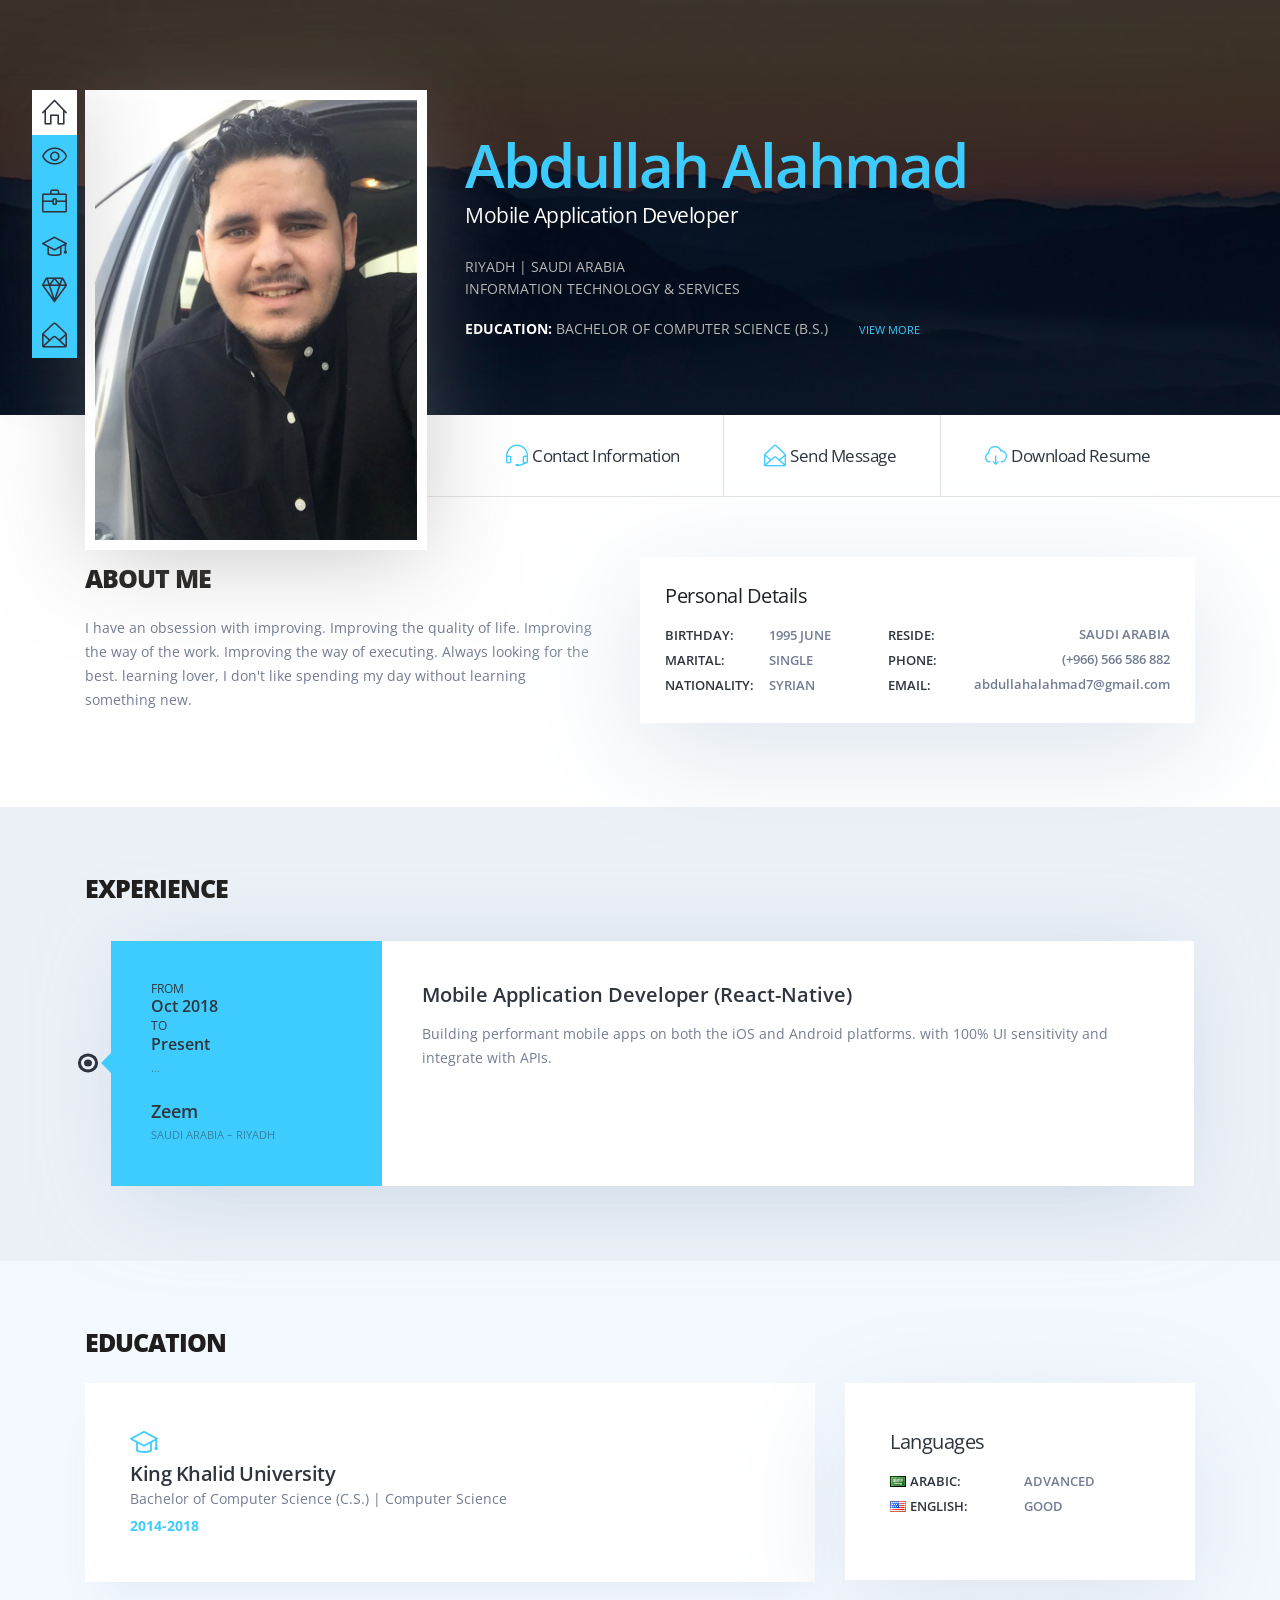
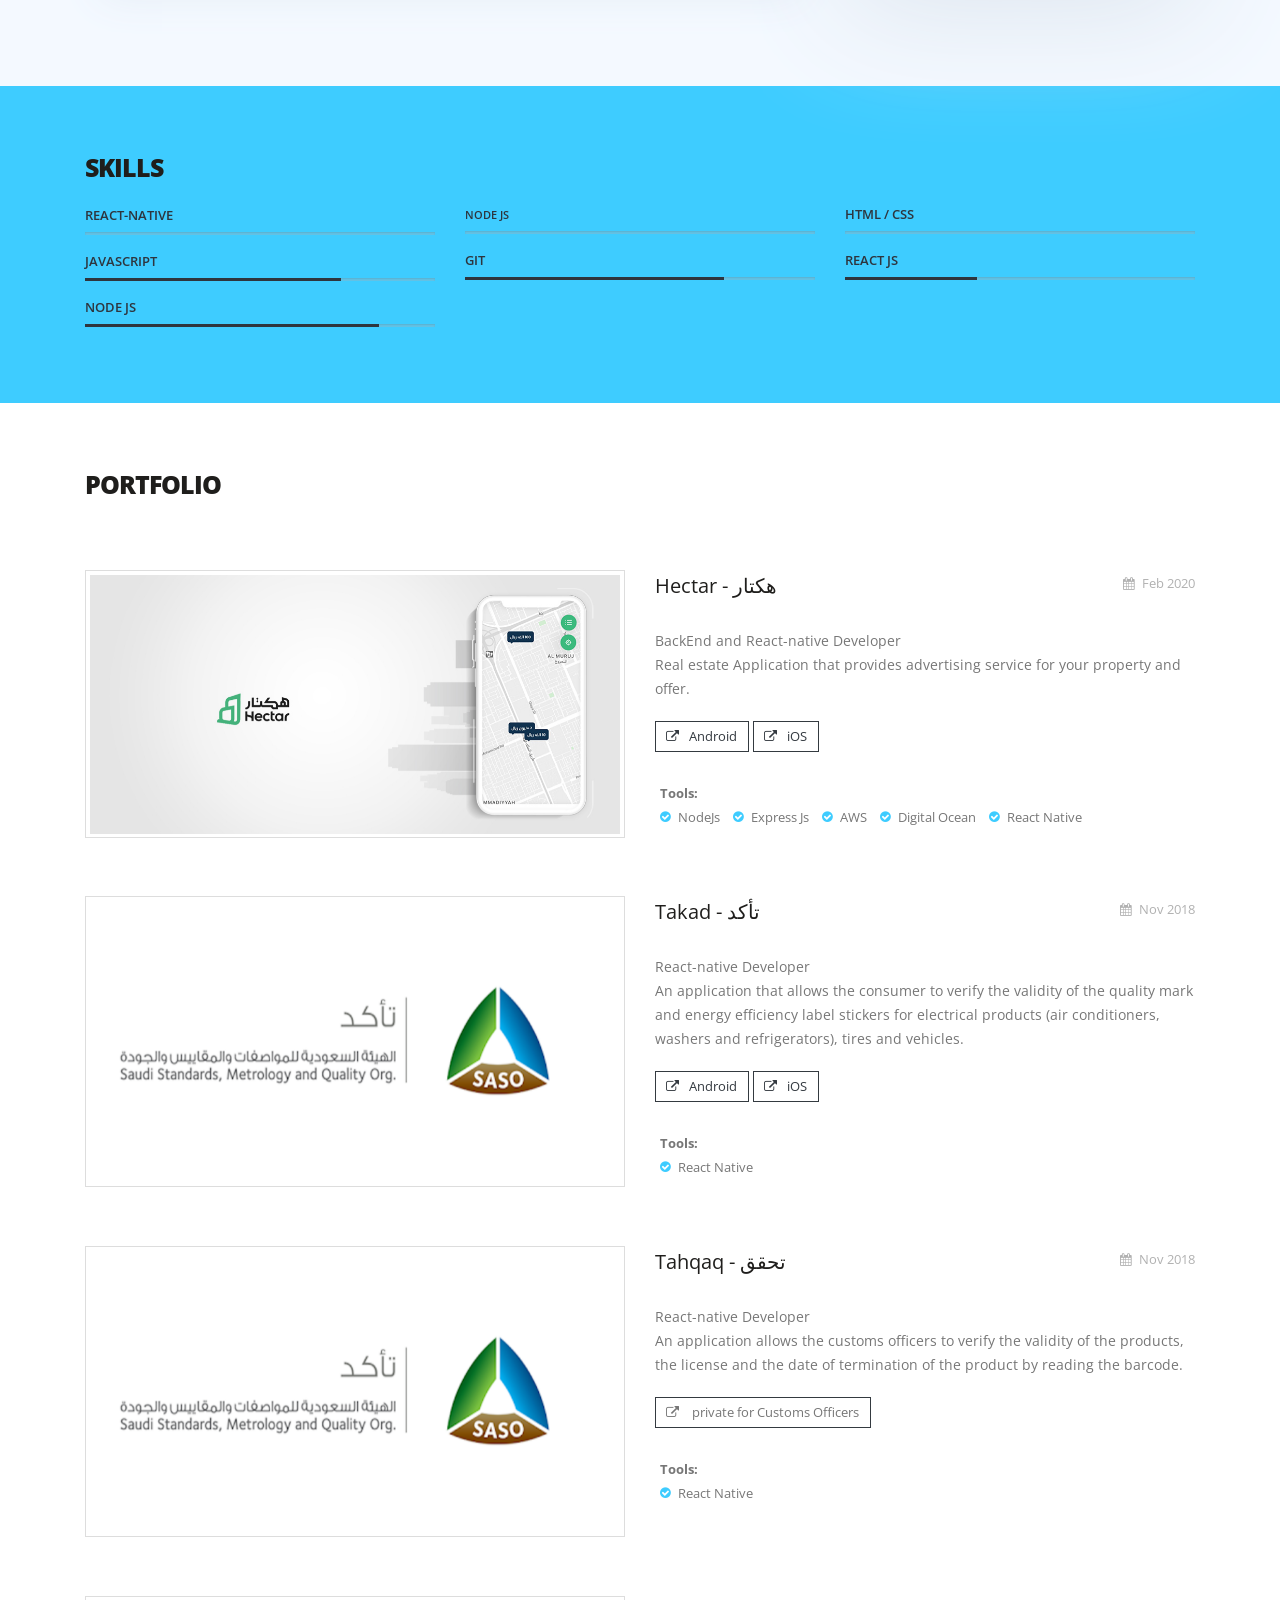
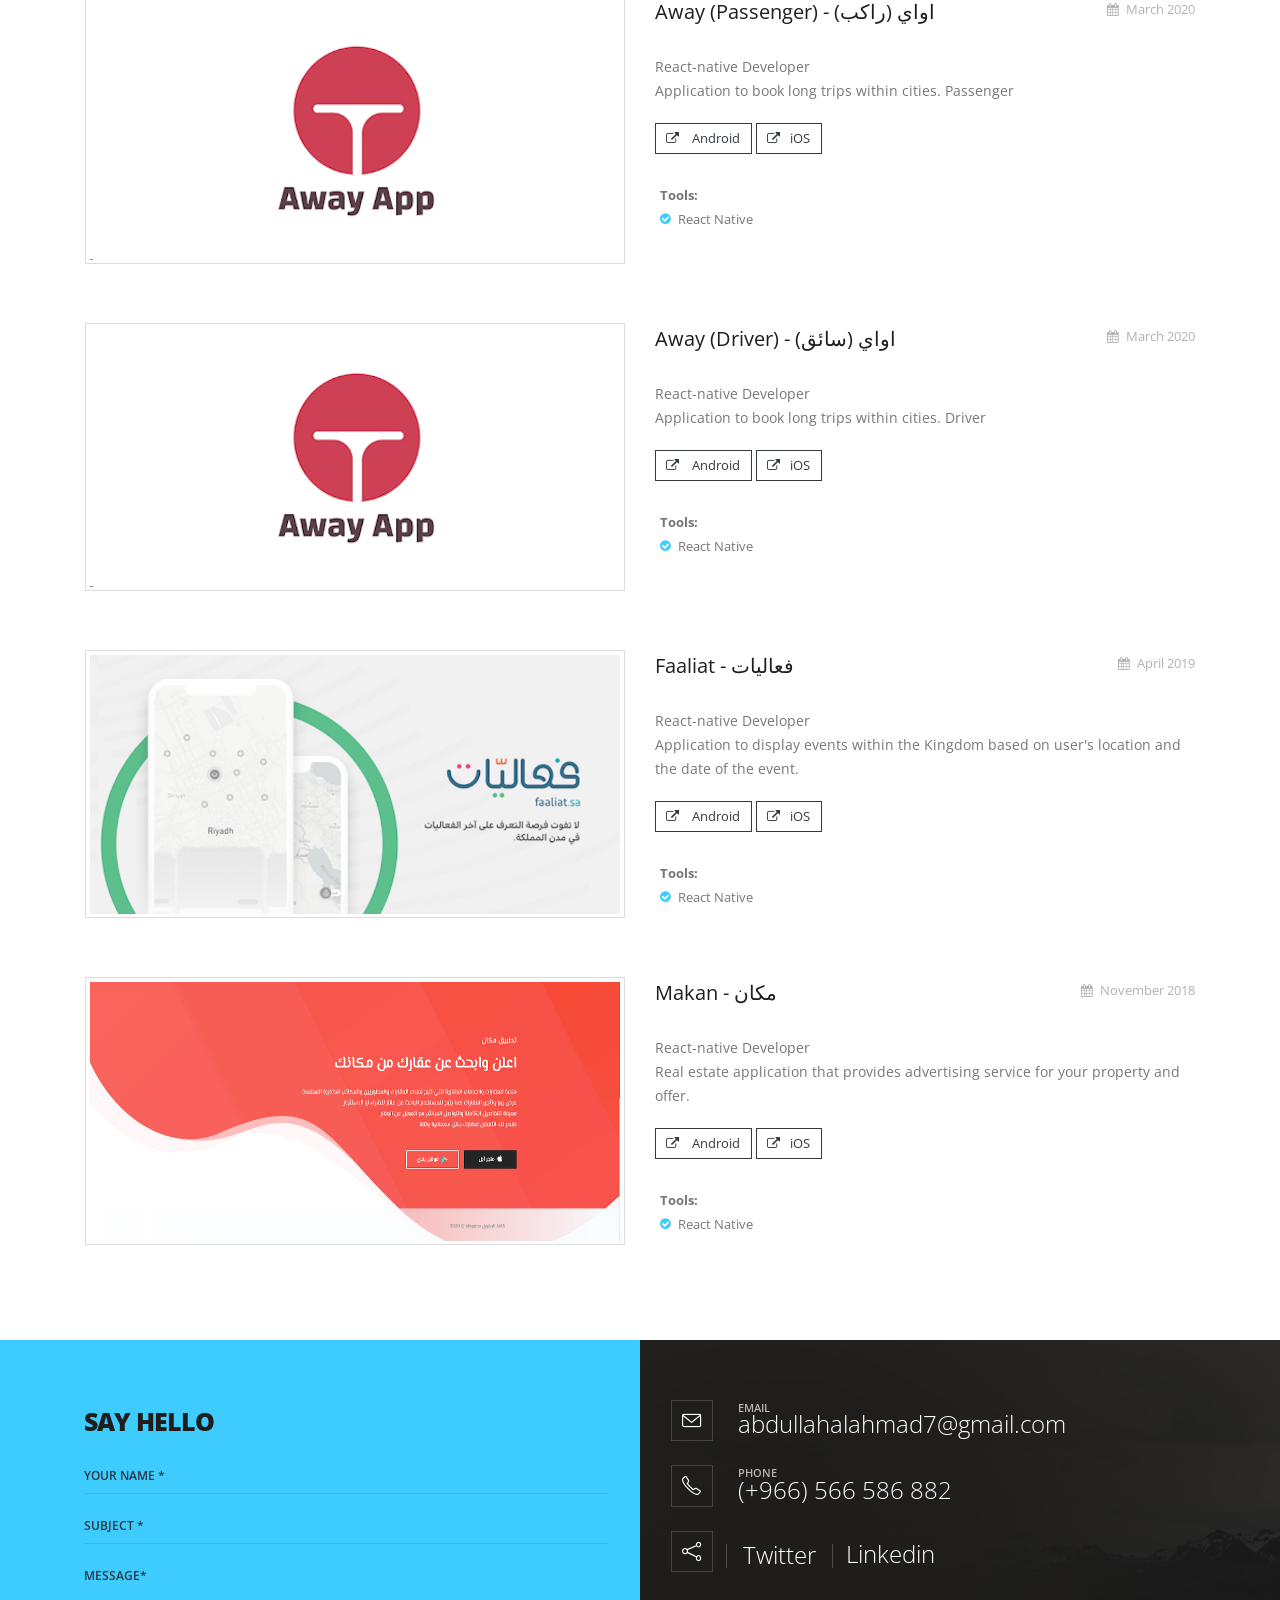
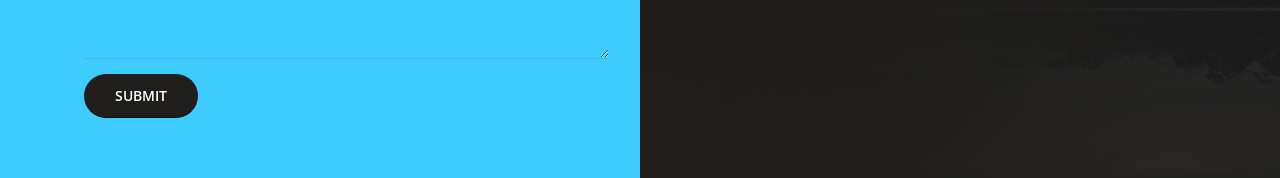
==== index.html @ 0ab5c110 "first commit" ====
<!DOCTYPE html>
<html>
	<head>

		<!-- Basic -->
		<meta charset="utf-8">
		<meta http-equiv="X-UA-Compatible" content="IE=edge">

		<title>Abdullah Alahmad | Resume</title>

		<meta name="keywords" content="Abdullah Alahmad CV" />
		<meta name="description" content="Abdullah Alahmad CV in details">
		<!-- <meta name="author" content="suitableweb.com"> -->

		<!-- Favicon -->
		<link rel="shortcut icon" href="img/favicon.ico" type="image/x-icon" />
		<link rel="apple-touch-icon" href="img/apple-touch-icon.png">

		<!-- Mobile Metas -->
		<meta name="viewport" content="width=device-width, initial-scale=1.0, minimum-scale=1.0">

		<!-- Web Fonts  -->
		<link href="https://fonts.googleapis.com/css?family=Open+Sans:300,400,600,700,800%7CShadows+Into+Light" rel="stylesheet" type="text/css">

		<!-- Vendor CSS -->
		<link rel="stylesheet" href="vendor/bootstrap/css/bootstrap.min.css">
		<link rel="stylesheet" href="vendor/font-awesome/css/font-awesome.min.css">
		<link rel="stylesheet" href="vendor/animate/animate.min.css">
		<link rel="stylesheet" href="vendor/simple-line-icons/css/simple-line-icons.min.css">
		<link rel="stylesheet" href="vendor/owl.carousel/assets/owl.carousel.min.css">
		<link rel="stylesheet" href="vendor/owl.carousel/assets/owl.theme.default.min.css">
		<link rel="stylesheet" href="vendor/magnific-popup/magnific-popup.min.css">

		<!-- Theme CSS -->
		<link rel="stylesheet" href="css/theme.css">
		<link rel="stylesheet" href="css/theme-elements.css">

		<!-- Current Page CSS -->
		<link rel="stylesheet" href="vendor/rs-plugin/css/settings.css">
		<link rel="stylesheet" href="vendor/rs-plugin/css/layers.css">
		<link rel="stylesheet" href="vendor/rs-plugin/css/navigation.css">

		<!-- Demo CSS -->
		<link rel="stylesheet" href="css/demos/demo-resume.css">

		<!-- Skin CSS -->
		<link rel="stylesheet" href="css/skins/skin-resume.css">

		<!-- Theme Custom CSS -->
		<link rel="stylesheet" href="css/custom.css">

		<!-- Head Libs -->
		<script src="vendor/modernizr/modernizr.min.js"></script>

	</head>
	<body data-spy="scroll" data-target=".wrapper-spy">

		<div class="body">
			<header id="header" class="header-floating" data-plugin-options="{'stickyEnabled': false, 'stickyEnableOnBoxed': false, 'stickyEnableOnMobile': false, 'stickyStartAt': 0, 'stickySetTop': '60px', 'stickyChangeLogo': false}">
				<div class="header-body">
					<div class="header-container container">
						<div class="header-row">
							<div class="header-column">
								<div class="header-row">
									<div class="header-nav pt-1">
										<div class="header-nav-main">
											<nav class="wrapper-spy collapse">
												<ul class="nav" id="mainNav">
													<li>
														<a data-hash href="#about-me" class="nav-link text-color-dark background-color-primary">
															<i class="icon-home icons"></i>
															<span class="custom-tooltip">About Me</span>
														</a>
													</li>
													<li>
														<a data-hash href="#experience" class="nav-link text-color-dark background-color-primary">
															<i class="icon-eye icons"></i>
															<span class="custom-tooltip">Experience</span>
														</a>
													</li>
													<li>
														<a data-hash href="#education" class="nav-link text-color-dark background-color-primary">
															<i class="icon-briefcase icons"></i>
															<span class="custom-tooltip">Education</span>
														</a>
													</li>
													<li>
														<a data-hash href="#skills" class="nav-link text-color-dark background-color-primary">
															<i class="icon-graduation icons"></i>
															<span class="custom-tooltip">Skills</span>
														</a>
													</li>
													<li>
														<a data-hash href="#portfolio" class="nav-link text-color-dark background-color-primary">
															<i class="icon-diamond icons"></i>
															<span class="custom-tooltip">Portfolio</span>
														</a>
													</li>
										<!-- 			<li>
														<a data-hash href="#recommendations" class="nav-link text-color-dark background-color-primary">
															<i class="icon-pencil icons"></i>
															<span class="custom-tooltip">Recommendations</span>
														</a>
													</li> -->
													<li>
														<a data-hash href="#say-hello" class="nav-link text-color-dark background-color-primary">
															<i class="icon-envelope-open icons"></i>
															<span class="custom-tooltip">Say Hello</span>
														</a>
													</li>
												</ul>
											</nav>
										</div>
										<button class="btn header-btn-collapse-nav" data-toggle="collapse" data-target=".header-nav-main nav">
											<i class="fa fa-bars"></i>
										</button>
									</div>
								</div>
							</div>
						</div>
					</div>
				</div>
			</header>

			<div role="main" class="main">

			<section id="about-me" class="section section-no-border section-parallax custom-section-padding-1 custom-position-1 custom-xs-bg-size-cover parallax-no-overflow m-0" data-plugin-parallax data-plugin-options="{'speed': 1.5}" data-image-src="img/demos/resume/about-me/about-me-bg-1.jpg">
				<div class="container">
					<div class="row">
						<div class="col-lg-4 custom-sm-margin-bottom-1">
							<img src="img/demos/resume/about-me/me.png" class="img-fluid custom-border custom-image-position-2 custom-box-shadow-4" alt />
						</div>
						<div class="col-lg-8 col-xl-8">
							<h1 class="text-color-primary custom-font-size-1">Abdullah Alahmad</h1>
							<p class="text-color-light font-weight-normal custom-font-size-2 custom-margin-bottom-1">Mobile Application Developer</p>
							<span class="custom-about-me-infos">
								<span class="custom-text-color-1 text-uppercase">Riyadh | Saudi Arabia</span>
								<span class="custom-text-color-1 text-uppercase mb-3">Information Technology &amp; Services</span>
								<!-- <span class="custom-text-color-1 text-uppercase">
									<strong class="text-color-light">Previous: </strong>
									Mobile Application Developer
									<a data-hash href="#experience" class="btn text-uppercase custom-btn-style-1 text-1 ml-2">View More</a>
								</span> -->
								<span class="custom-text-color-1 text-uppercase">
									<strong class="text-color-light">Education: </strong>
									Bachelor of Computer Science (B.S.)
									<a data-hash href="#education" class="btn text-uppercase custom-btn-style-1 text-1 ml-2">View More</a>
								</span>
							</span>
						</div>
				<!-- 		<div class="col-lg-2 col-xl-3 d-none d-lg-block">
							<img src="img/demos/resume/about-me/mouse.png" custom-anim class="img-fluid custom-image-pos-1" alt />
						</div> -->
					</div>
				</div>


				<ul class="social-icons custom-social-icons">
					<li class="social-icons-linkedin">
						<a href="https://www.linkedin.com/in/abdullah-alahmad-191465164" target="_blank" title="Linkedin">
							<i class="fa fa-linkedin"></i>
						</a>
					</li>
					<li class="social-icons-twitter">
						<a href="https://twitter.com/abdullah852" target="_blank" title="Twitter">
							<i class="fa fa-twitter"></i>
						</a>
					</li>
					<li class="social-icons-email">
						<a href="mailto:abdullahalahmad7@gmail.com" title="Email">
							<i class="fa fa-envelope"></i>
						</a>
					</li>
				</ul>


			</section>

			<div class="custom-about-me-links background-color-light">
				<div class="container">
					<div class="row justify-content-end">
						<div class="col-lg-3 text-center custom-xs-border-bottom p-0">
							<a data-hash href="#say-hello" class="text-decoration-none">
								<span class="custom-nav-button text-color-dark">
									<i class="icon-earphones-alt icons text-color-primary"></i>
									Contact Information
								</span>
							</a>
						</div>
						<div class="col-lg-2 text-center custom-xs-border-bottom p-0">
							<a data-hash href="#say-hello" class="text-decoration-none">
								<span class="custom-nav-button custom-divisors text-color-dark">
									<i class="icon-envelope-open icons text-color-primary"></i>
									Send Message
								</span>
							</a>
						</div>
						<div class="col-lg-3 text-center p-0">
							<a href="https://abdullah852.github.io/resume/cv2.pdf" target="_blanck" class="text-decoration-none">
								<span class="custom-nav-button text-color-dark">
									<i class="icon-cloud-download icons text-color-primary"></i>
									Download Resume
								</span>
							</a>
						</div>
					</div>
				</div>
			</div>



			<!-- About me section : Done -->
			<section class="section section-no-border background-color-light m-0">
				<div class="container">
					<div class="row">
						<div class="col">

							<div class="custom-box-details background-color-light custom-box-shadow-1 col-lg-6 ml-5 mb-5 mb-lg-4 float-right clearfix">
								<h4>Personal Details</h4>
								<div class="row">
									<div class="col-md-5">
										<ul class="custom-list-style-1 p-0 mb-0">
											<li>
												<span class="text-color-dark">Birthday:</span>
												<span class="custom-text-color-2"> 1995 June </span>
											</li>
											<li>
												<span class="text-color-dark">Marital:</span>
												<span class="custom-text-color-2">Single</span>
											</li>
											<li>
												<span class="text-color-dark">Nationality:</span>
												<span class="custom-text-color-2">Syrian</span>
											</li>
										</ul>
									</div>
									<div class="col-md-7">
										<ul class="custom-list-style-1 p-0 mb-0">
											<li>
												<span class="text-color-dark">Reside:</span>
												<span class="custom-text-color-2 float-right">Saudi Arabia</span>
											</li>
											<li>
												<span class="text-color-dark">PHONE:</span>
												<span class="custom-text-color-2 float-right"><a class="custom-text-color-2" href="tel:123456789">(+966) 566 586 882 </a></span>
											</li>
											<li>
												<span class="text-color-dark" style="min-width: 50px">EMAIL:</span>
												<span class="custom-text-color-2 text-lowercase float-right"><a class="custom-text-color-2" href="mailto:abdullahalahmad7@gmail.com">abdullahalahmad7@gmail.com</a></span>
											</li>
										</ul>
									</div>
								</div>
							</div>

							<h2 class="text-color-quaternary font-weight-extra-bold text-uppercase">About Me</h2>

							<p class="custom-text-color-2">
								<!-- I'm Egyptian, Husband, and Father of a little girl, Aesha. Front-End User Interface Developer and WordPress Developer, graduated from the Faculty of Science. Now I'm a Senior UI Developer @ Zeem. -->
								<!-- I have an obsession with improvement, improving the quality of life, improving the way to work, improving the way of implementation, always looking for the best, very loving to learn, I do not like to spend my day without learning something new. I started at Zeem company as a trainee in the field of developing mobile applications for a period of 6 months with a previous background in development after 3 months of the training period I switched from a trainee to an employee. -->
								I have an obsession with improving. Improving the quality of life. Improving the way of the work. Improving the way of executing. Always looking for the best. learning lover, I don't like spending my day without learning something new.
							</p>

							<!-- <div class="about-me-more" id="aboutMeMore">
								<p>Lorem ipsum dolor sit amet, consectetur adipiscing elit. Etiam tincidunt nulla tortor, a imperdiet enim tristique nec. Nulla lobortis leo eget metus dapibus sodales. Sed placerat vitae dui vitae vehicula. Quisque in tincidunt ligula, nec dignissim arcu. Praesent aliquam velit vel libero dictum, non sollicitudin lectus mollis. Morbi sollicitudin auctor gravida. Vivamus vitae dui non lorem euismod pretium. Morbi congue sem sed ex iaculis, nec mattis felis pretium. Nullam molestie libero id odio blandit sodales. Suspendisse non mauris et felis molestie placerat aliquet a risus. Aliquam ac leo tempus, hendrerit eros mollis, gravida est.</p>

								<p>Proin euismod ipsum a tellus condimentum dapibus. Integer porttitor felis elit, eget rutrum ligula commodo quis. Praesent ultricies neque eu mi congue blandit. Nulla feugiat feugiat aliquet. Morbi sed mattis erat. Nullam scelerisque molestie eros, id tristique felis iaculis non. Duis pellentesque neque eget iaculis varius. Donec at nisl semper, aliquam est id, tincidunt lacus. Donec at erat purus.</p>

								<p>Morbi tincidunt nunc non diam porta, at fermentum orci bibendum. Donec arcu nisi, ornare nec commodo vitae, sollicitudin sed magna. Cras sit amet justo et nulla pulvinar laoreet. Phasellus scelerisque, metus id posuere vulputate, diam tellus iaculis sapien, eget scelerisque ipsum libero convallis velit. Duis lorem ligula, faucibus quis tellus nec, fringilla ultricies leo. Etiam tempus congue magna. Suspendisse porta dictum tortor, eu volutpat ipsum eleifend nec. Aliquam dapibus lorem luctus, cursus libero imperdiet, mattis nunc. Sed in ipsum diam. Quisque efficitur metus purus, vitae fermentum lacus venenatis id.</p>
							</div>

							<a id="aboutMeMoreBtn" class="btn btn-tertiary text-uppercase custom-btn-style-1 text-1" href="#">View More</a> -->

						</div>
					</div>
				</div>
			</section>








			<!-- Experience -->
			<section id="experience" class="section section-secondary section-no-border m-0">
				<div class="container">
					<div class="row">
						<div class="col">
							<h2 class="text-color-quaternary text-uppercase font-weight-extra-bold">Experience</h2>
							<section class="timeline custom-timeline" id="timeline">
								<div class="timeline-body">
									<!-- <article class="timeline-box right custom-box-shadow-2">
										<div class="row">
											<div class="experience-info col-lg-3 col-sm-5 background-color-primary">
												<span class="from text-color-dark text-uppercase">
													From
													<span class="font-weight-semibold">Nov 2019</span>
												</span>
												<span class="to text-color-dark text-uppercase">
													To
													<span class="font-weight-semibold">Present</span>
												</span>
												<p class="text-color-dark">...</p>
												<span class="company text-color-dark font-weight-semibold">
													<a class="text-dark" href="https://zeem.sa" target="_blank">Zeem</a>
													<span class="company-location text-color-dark font-weight-normal text-uppercase">Saudi Arabia – Riyadh</span>
												</span>
											</div>
											<div class="experience-description col-lg-9 col-sm-7 background-color-light">
												<h4 class="text-color-dark font-weight-semibold"> Full Stack Developer </h4>
												<p class="custom-text-color-2"> 
													After more than a year, I started working for Zeem as Full Stack Developer
												</p>
											</div>
										</div>
									</article> -->

									<article class="timeline-box right custom-box-shadow-2">
											<div class="row">
												<div class="experience-info col-lg-3 col-sm-5 background-color-primary">
													<span class="from text-color-dark text-uppercase">
														From
														<span class="font-weight-semibold">Oct 2018</span>
													</span>
													<span class="to text-color-dark text-uppercase">
														To
														<span class="font-weight-semibold">Present</span>
													</span>
													<p class="text-color-dark">...</p>
													<span class="company text-color-dark font-weight-semibold">
														<a class="text-dark" href="https://zeem.sa" target="_blank">Zeem</a>
														<span class="company-location text-color-dark font-weight-normal text-uppercase">Saudi Arabia – Riyadh</span>
													</span>
												</div>
												<div class="experience-description col-lg-9 col-sm-7 background-color-light">
													<h4 class="text-color-dark font-weight-semibold">Mobile Application Developer (React-Native)</h4>
													<p class="custom-text-color-2"> Building performant mobile apps on both the iOS and Android platforms. with 100% UI sensitivity and integrate with APIs.  </p>
												</div>
											</div>
										</article>
									
									<div class="timeline-bar"></div>
								</div>
							</section>
						</div>
					</div>
				</div>
			</section>





			<!-- Education -->
			<section id="education" class="section section-no-border custom-background-color-1 m-0">
				<div class="container">
					<h2 class="text-color-quaternary text-uppercase font-weight-extra-bold m-0">Education</h2>
					<div class="row">

						<div class="col-lg-8 col-sm-12 pb-4">
							<div class="custom-box-details-2 background-color-light custom-box-shadow-3">
								<i class="icon-graduation icons text-color-primary"></i>
								<h4 class="font-weight-semibold text-color-dark m-0">King Khalid University</h4>
								<p class="custom-text-color-2 mb-1">Bachelor of Computer Science (C.S.) | Computer Science</p>
								<strong class="text-color-primary">2014-2018</strong>
							</div>
						</div>

						<div class="col-lg-4 col-sm-12 pb-4">
							<div class="custom-box-details-2 background-color-light custom-box-shadow-1">
								<h4 class="text-color-dark">Languages</h4>
								<ul class="custom-list-style-1 p-0">
									<li>
										<span class="font-weight-semibold custom-max-width-1 text-color-dark"><img src="img/blank.gif" class="flag flag-sa mr-1" alt="Arabic">Arabic:</span>
										<span class="custom-text-color-2">Advanced</span>
									</li>
									<li>
										<span class="font-weight-semibold custom-max-width-1 text-color-dark"><img src="img/blank.gif" class="flag flag-us mr-1" alt="English">English:</span>
										<span class="custom-text-color-2">Good</span>
									</li>
								</ul>
							</div>
						</div>

					</div>
				</div>
			</section>





			<!-- Skills -->
			<section id="skills" class="section section-no-border background-color-primary m-0">
				<div class="container">
					<div class="row align-items-center">
						<div class="col-md-12 col-lg-12 mb-4 mb-md-0">
							<div class="row">
								<div class="col-lg-4">
									<h2 class="text-color-quaternary text-uppercase font-weight-extra-bold">Skills</h2>
									<div class="progress-bars custom-progress-bars">

										<div class="progress-label text-color-dark font-weight-semibold text-uppercase text-2">
											<span>React-native</span>
										</div>
										<div class="progress mb-3">
											<div class="progress-bar" data-appear-progress-animation="90%"></div>
										</div>

										<div class="progress-label text-color-dark font-weight-semibold text-uppercase text-2">
											<span>Javascript</span>
										</div>
										<div class="progress mb-3">
											<div class="progress-bar" data-appear-progress-animation="80%" data-appear-animation-delay="300"></div>
										</div>
										
										<!-- <div class="progress-label text-color-dark font-weight-semibold text-uppercase text-2">
											<span>React</span>
										</div>
										<div class="progress mb-3">
											<div class="progress-bar" data-appear-progress-animation="60%"></div>
										</div> -->

										<div class="progress-label text-color-dark font-weight-semibold text-uppercase text-2">
											<span>Node js</span>
										</div>
										<div class="progress mb-3">
											<div class="progress-bar" data-appear-progress-animation="85%"></div>
										</div>




									</div>
								</div>
								<div class="col-lg-4">
									<div class="progress-bars custom-progress-bars custom-md-margin-top-1">
											<div class="progress-label text-color-dark font-weight-semibold text-uppercase text-2">
											<div class="progress-label text-color-dark font-weight-semibold text-uppercase text-2">
													<span>Node js</span>
												</div>
												<div class="progress mb-3">
													<div class="progress-bar" data-appear-progress-animation="85%"></div>
												</div>
													<span>Git</span>
												</div>
												<div class="progress mb-3">
													<div class="progress-bar" data-appear-progress-animation="98%" data-appear-animation-delay="600"></div>
												</div>

												

									</div>
								</div>
								<div class="col-lg-4">
									<div class="progress-bars custom-progress-bars custom-md-margin-top-1">

										
											<div class="progress-label text-color-dark font-weight-semibold text-uppercase text-2">
													<span>HTML / CSS </span>
												</div>
												<div class="progress mb-3">
													<div class="progress-bar" data-appear-progress-animation="75%" data-appear-animation-delay="600"></div>
												</div>

										<div class="progress-label text-color-dark font-weight-semibold text-uppercase text-2">
											<span>React js</span>
										</div>
										<div class="progress mb-3">
											<div class="progress-bar" data-appear-progress-animation="75%" data-appear-animation-delay="900"></div>
										</div>

									</div>
								</div>
							</div>
						</div>
					</div>
				</div>
			</section>





			<!-- Portfolio -->
			<section id="portfolio" class="section section-no-border background-color-light m-0">
				<div class="container">
					<div class="row">
						<div class="col">
							<h2 class="text-color-quaternary font-weight-extra-bold text-uppercase">Portfolio</h2>


							<ul class="nav nav-pills sort-source custom-nav-sort mb-4" data-sort-id="portfolio" data-option-key="filter" style="visibility: hidden; height: 0;">
								<li class="nav-item active" data-option-value="*"><a class="nav-link text-dark active" href="#">Show All</a></li>
								<!-- <li class="nav-item" data-option-value=".wordpress"><a class="nav-link text-dark" href="#">WordPress</a></li> -->
								<li class="nav-item" data-option-value=".ui"><a class="nav-link text-dark" href="#">UI</a></li>
								<!-- <li class="nav-item" data-option-value=".woocommerce"><a class="nav-link text-dark" href="#">WooCommerce</a></li> -->
							</ul>


							<div class="sort-destination-loader sort-destination-loader-showing mt-3">
								<div class="row portfolio-list sort-destination" data-sort-id="portfolio">

									

									<!-- Hectar -->
									<div class="col-lg-12 isotope-item mt-4 ui">
											<div class="row">
												<div class="col-lg-6">
													<div class="portfolio-item lightbox" data-plugin-options="{'delegate': 'a.lightbox-portfolio', 'type': 'image', 'gallery': {'enabled': true}}">
															<span class="thumb-info thumb-info-no-zoom thumb-info-lighten ">
																<span class="thumb-info-wrapper">
																	<span class="owl-carousel owl-theme nav-inside custom-dots-style-1 m-0" data-plugin-options="{'items': 1, 'margin': 10, 'animateOut': 'slideOutDown', 'animateIn':'flipInX', 'autoplay': false, 'autoplayTimeout': 3000}">
																		<span>
																			<a href="img/demos/resume/portfolio/hectar/hectar.jpg" class="lightbox-portfolio">
																				<img src="img/demos/resume/portfolio/hectar/hectar.jpg" class="img-fluid" alt="">
																			</a>
																		</span>
																	</span>
																</span>
															</span>
													</div>
												</div>
												<div class="col-lg-6">
													<div class="portfolio-info">
														<div class="row">
															<div class="col-md-6">
																<h4 class="heading-primary text-color-quaternary"> Hectar - هكتار</h4>
																<!-- <p class="mt-3">
																		BackEnd and React-native Developer
																</p> -->
															</div>
															<div class="col-md-6 text-center text-md-right">
																<ul>
																	<li>
																		<i class="fa fa-calendar"></i> Feb 2020
																	</li>
																</ul>
															</div>
														</div>
													</div>
	
													<p class="mt-3">BackEnd and React-native Developer <br/>
														Real estate Application that provides advertising service for your property and offer.
													</p>
													<dev>
														<a href="https://play.google.com/store/apps/details?id=com.hectarapp" target="_blank" class="btn btn-outline-dark btn-sm btn-icon"><i class="fa fa-external-link"></i>Android</a>
														<a href="https://apps.apple.com/us/app/id1492253360" target="_blank" class="btn btn-outline-dark btn-sm btn-icon"><i class="fa fa-external-link"></i>iOS</a>
	
													</dev>
	
													<ul class="portfolio-details">
														<li>
															<p><strong>Tools:</strong></p>
	
															<ul class="list list-inline list-icons">
																	<li class="list-inline-item"><i class="fa fa-check-circle"></i> NodeJs </li>
																	<li class="list-inline-item"><i class="fa fa-check-circle"></i> Express Js </li>
																	<li class="list-inline-item"><i class="fa fa-check-circle"></i> AWS</li>
																	<li class="list-inline-item"><i class="fa fa-check-circle"></i> Digital Ocean </li>
																	<li class="list-inline-item"><i class="fa fa-check-circle"></i> React Native</li>
															</ul>
														</li>
													</ul>
												</div>
											</div>
										</div>
									
									<!-- Takad -->
									<div class="col-lg-12 isotope-item mt-4 ui">
										<div class="row">
											<div class="col-lg-6">
												<div class="portfolio-item lightbox" data-plugin-options="{'delegate': 'a.lightbox-portfolio', 'type': 'image', 'gallery': {'enabled': true}}">
														<span class="thumb-info thumb-info-no-zoom thumb-info-lighten ">
															<span class="thumb-info-wrapper">
																<span class="owl-carousel owl-theme nav-inside custom-dots-style-1 m-0" data-plugin-options="{'items': 1, 'margin': 10, 'animateOut': 'slideOutDown', 'animateIn':'flipInX', 'autoplay': false, 'autoplayTimeout': 3000}">
																	<span>
																		<a href="img/demos/resume/portfolio/takad/takad2.png" class="lightbox-portfolio">
																			<img src="img/demos/resume/portfolio/takad/takad2.png" class="img-fluid" alt="">
																		</a>
																	</span>
																</span>
															</span>
														</span>
												</div>
											</div>
											<div class="col-lg-6">
												<div class="portfolio-info">
													<div class="row">
														<div class="col-md-6">
															<h4 class="heading-primary text-color-quaternary"> Takad - تأكد</h4>
														</div>
														<div class="col-md-6 text-center text-md-right">
															<ul>
																<li>
																	<i class="fa fa-calendar"></i> Nov 2018
																</li>
															</ul>
														</div>
													</div>
												</div>

												<p class="mt-3">React-native Developer <br/>
													An application that allows the consumer to verify the validity of the quality mark and energy efficiency label stickers for electrical products (air conditioners, washers and refrigerators), tires and vehicles.</p>
												<dev>
													<a href="https://play.google.com/store/apps/details?id=com.sa.gov.saso.android.qee" target="_blank" class="btn btn-outline-dark btn-sm btn-icon"><i class="fa fa-external-link"></i>Android</a>
													<a href="https://apps.apple.com/us/app/%D8%AA%D8%A3%D9%83%D8%AF/id1017292828" target="_blank" class="btn btn-outline-dark btn-sm btn-icon"><i class="fa fa-external-link"></i>iOS</a>

												</dev>

												<ul class="portfolio-details">
													<li>
														<p><strong>Tools:</strong></p>

														<ul class="list list-inline list-icons">
															<li class="list-inline-item"><i class="fa fa-check-circle"></i> React Native</li>
														</ul>
													</li>
												</ul>
											</div>
										</div>
									</div>

									<!-- Tahqaq -->
									<div class="col-lg-12 isotope-item mt-4 ui">
											<div class="row">
												<div class="col-lg-6">
													<div class="portfolio-item lightbox" data-plugin-options="{'delegate': 'a.lightbox-portfolio', 'type': 'image', 'gallery': {'enabled': true}}">
															<span class="thumb-info thumb-info-no-zoom thumb-info-lighten ">
																<span class="thumb-info-wrapper">
																	<span class="owl-carousel owl-theme nav-inside custom-dots-style-1 m-0" data-plugin-options="{'items': 1, 'margin': 10, 'animateOut': 'slideOutDown', 'animateIn':'flipInX', 'autoplay': false, 'autoplayTimeout': 3000}">
																		<span>
																			<a href="img/demos/resume/portfolio/takad/takad2.png" class="lightbox-portfolio">
																				<img src="img/demos/resume/portfolio/takad/takad2.png" class="img-fluid" alt="">
																			</a>
																		</span>
																	</span>
																</span>
															</span>
													</div>
												</div>
												<div class="col-lg-6">
													<div class="portfolio-info">
														<div class="row">
															<div class="col-md-6">
																<h4 class="heading-primary text-color-quaternary"> Tahqaq - تحقق</h4>
															</div>
															<div class="col-md-6 text-center text-md-right">
																<ul>
																	<li>
																		<i class="fa fa-calendar"></i> Nov 2018
																	</li>
																</ul>
															</div>
														</div>
													</div>
	
													<p class="mt-3">React-native Developer <br/>
														An application allows the customs officers to verify the validity of the products, the license and the date of termination of the product by reading the barcode.
													</p>
													<dev>
														<a  target="_blank" class="btn btn-outline-dark btn-sm btn-icon"><i class="fa fa-external-link"></i> private for Customs Officers</a>
														<!-- <a href="https://apps.apple.com/us/app/%D8%AA%D8%A3%D9%83%D8%AF/id1017292828" target="_blank" class="btn btn-outline-dark btn-sm btn-icon"><i class="fa fa-external-link"></i>iOS</a> -->
	
													</dev>
	
													<ul class="portfolio-details">
														<li>
															<p><strong>Tools:</strong></p>
	
															<ul class="list list-inline list-icons">
																<li class="list-inline-item"><i class="fa fa-check-circle"></i> React Native</li>
															</ul>
														</li>
													</ul>
												</div>
											</div>
										</div>
	


									<!-- Away -->
									<div class="col-lg-12 isotope-item mt-4 ui">
											<div class="row">
												<div class="col-lg-6">
													<div class="portfolio-item lightbox" data-plugin-options="{'delegate': 'a.lightbox-portfolio', 'type': 'image', 'gallery': {'enabled': true}}">
															<span class="thumb-info thumb-info-no-zoom thumb-info-lighten ">
																<span class="thumb-info-wrapper">
																	<span class="owl-carousel owl-theme nav-inside custom-dots-style-1 m-0" data-plugin-options="{'items': 1, 'margin': 10, 'animateOut': 'slideOutDown', 'animateIn':'flipInX', 'autoplay': false, 'autoplayTimeout': 3000}">
																		<span>
																			<a href="img/demos/resume/portfolio/Away/away.png" class="lightbox-portfolio">
																				<img src="img/demos/resume/portfolio/Away/away.png" class="img-fluid" alt="">
																			</a>
																		</span>
																	</span>
																</span>
															</span>
													</div>
												</div>
												<div class="col-lg-6">
													<div class="portfolio-info">
														<div class="row">
															<div class="col-md-8">
																<h4 class="heading-primary text-color-quaternary"> Away (Passenger) - اواي (راكب)</h4>
															</div>
															<div class="col-md-4 text-center text-md-right">
																<ul>
																	<li>
																		<i class="fa fa-calendar"></i> March 2020
																	</li>
																</ul>
															</div>
														</div>
													</div>
	
													<p class="mt-3">React-native Developer <br/>
														Application to book long trips within cities. Passenger</p>
													<dev>
														<a href="https://play.google.com/store/apps/details?id=com.awaypassenger.ksa" target="_blank" class="btn btn-outline-dark btn-sm btn-icon"><i class="fa fa-external-link"></i> Android</a>
														<a href="https://apps.apple.com/us/app/id1452444166" target="_blank" class="btn btn-outline-dark btn-sm btn-icon"><i class="fa fa-external-link"></i>iOS</a>
	
													</dev>
	
													<ul class="portfolio-details">
														<li>
															<p><strong>Tools:</strong></p>
	
															<ul class="list list-inline list-icons">
																<li class="list-inline-item"><i class="fa fa-check-circle"></i> React Native</li>
															</ul>
														</li>
													</ul>
												</div>
											</div>
										</div>


										
									<!-- Away Driver -->
									<div class="col-lg-12 isotope-item mt-4 ui">
											<div class="row">
												<div class="col-lg-6">
													<div class="portfolio-item lightbox" data-plugin-options="{'delegate': 'a.lightbox-portfolio', 'type': 'image', 'gallery': {'enabled': true}}">
															<span class="thumb-info thumb-info-no-zoom thumb-info-lighten ">
																<span class="thumb-info-wrapper">
																	<span class="owl-carousel owl-theme nav-inside custom-dots-style-1 m-0" data-plugin-options="{'items': 1, 'margin': 10, 'animateOut': 'slideOutDown', 'animateIn':'flipInX', 'autoplay': false, 'autoplayTimeout': 3000}">
																		<span>
																			<a href="img/demos/resume/portfolio/Away/away.png" class="lightbox-portfolio">
																				<img src="img/demos/resume/portfolio/Away/away.png" class="img-fluid" alt="">
																			</a>
																		</span>
																	</span>
																</span>
															</span>
													</div>
												</div>
												<div class="col-lg-6">
													<div class="portfolio-info">
														<div class="row">
															<div class="col-md-8">
																<h4 class="heading-primary text-color-quaternary"> Away (Driver) - اواي (سائق)</h4>
															</div>
															<div class="col-md-4 text-center text-md-right">
																<ul>
																	<li>
																		<i class="fa fa-calendar"></i> March 2020
																	</li>
																</ul>
															</div>
														</div>
													</div>
	
													<p class="mt-3"> React-native Developer <br/>
														Application to book long trips within cities. Driver</p>
													<dev>
														<a href="https://play.google.com/store/apps/details?id=com.awaydriverapp.sa" target="_blank" class="btn btn-outline-dark btn-sm btn-icon"><i class="fa fa-external-link"></i> Android</a>
														<a href="https://apps.apple.com/us/app/away-%D9%83%D8%A7%D8%A8%D8%AA%D9%86/id1452210280" target="_blank" class="btn btn-outline-dark btn-sm btn-icon"><i class="fa fa-external-link"></i>iOS</a>
	
													</dev>
	
													<ul class="portfolio-details">
														<li>
															<p><strong>Tools:</strong></p>
	
															<ul class="list list-inline list-icons">
																<li class="list-inline-item"><i class="fa fa-check-circle"></i> React Native</li>
															</ul>
														</li>
													</ul>
												</div>
											</div>
										</div>
 								
								 
										<!-- Faaliat -->
									<div class="col-lg-12 isotope-item mt-4 ui">
											<div class="row">
												<div class="col-lg-6">
													<div class="portfolio-item lightbox" data-plugin-options="{'delegate': 'a.lightbox-portfolio', 'type': 'image', 'gallery': {'enabled': true}}">
															<span class="thumb-info thumb-info-no-zoom thumb-info-lighten ">
																<span class="thumb-info-wrapper">
																	<span class="owl-carousel owl-theme nav-inside custom-dots-style-1 m-0" data-plugin-options="{'items': 1, 'margin': 10, 'animateOut': 'slideOutDown', 'animateIn':'flipInX', 'autoplay': false, 'autoplayTimeout': 3000}">
																		<span>
																			<a href="img/demos/resume/portfolio/faaliat/faaliat.png" class="lightbox-portfolio">
																				<img src="img/demos/resume/portfolio/faaliat/faaliat.png" class="img-fluid" alt="">
																			</a>
																		</span>
																	</span>
																</span>
															</span>
													</div>
												</div>
												<div class="col-lg-6">
													<div class="portfolio-info">
														<div class="row">
															<div class="col-md-8">
																<h4 class="heading-primary text-color-quaternary"> Faaliat - فعاليات </h4>
															</div>
															<div class="col-md-4 text-center text-md-right">
																<ul>
																	<li>
																		<i class="fa fa-calendar"></i> April 2019
																	</li>
																</ul>
															</div>
														</div>
													</div>
	
													<p class="mt-3"> React-native Developer <br/>
														 Application to display events within the Kingdom based on user's location and the date of the event.</p>
													<dev>
														<a href="https://play.google.com/store/apps/details?id=com.f3alleatapp2" target="_blank" class="btn btn-outline-dark btn-sm btn-icon"><i class="fa fa-external-link"></i> Android</a>
														<a href="https://apps.apple.com/sa/app/faaliat-%D9%81%D8%B9%D8%A7%D9%84%D9%8A%D8%A7%D8%AA/id1458760973" target="_blank" class="btn btn-outline-dark btn-sm btn-icon"><i class="fa fa-external-link"></i>iOS</a>
	
													</dev>
	
													<ul class="portfolio-details">
														<li>
															<p><strong>Tools:</strong></p>
	
															<ul class="list list-inline list-icons">
																<li class="list-inline-item"><i class="fa fa-check-circle"></i> React Native</li>
															</ul>
														</li>
													</ul>
												</div>
											</div>
										</div>
									


									
										
								 
										<!-- Makan -->
									<div class="col-lg-12 isotope-item mt-4 ui">
											<div class="row">
												<div class="col-lg-6">
													<div class="portfolio-item lightbox" data-plugin-options="{'delegate': 'a.lightbox-portfolio', 'type': 'image', 'gallery': {'enabled': true}}">
															<span class="thumb-info thumb-info-no-zoom thumb-info-lighten ">
																<span class="thumb-info-wrapper">
																	<span class="owl-carousel owl-theme nav-inside custom-dots-style-1 m-0" data-plugin-options="{'items': 1, 'margin': 10, 'animateOut': 'slideOutDown', 'animateIn':'flipInX', 'autoplay': false, 'autoplayTimeout': 3000}">
																		<span>
																			<a href="img/demos/resume/portfolio/makan/makan.png" class="lightbox-portfolio">
																				<img src="img/demos/resume/portfolio/makan/makan.png" class="img-fluid" alt="">
																			</a>
																		</span>
																	</span>
																</span>
															</span>
													</div>
												</div>
												<div class="col-lg-6">
													<div class="portfolio-info">
														<div class="row">
															<div class="col-md-8">
																<h4 class="heading-primary text-color-quaternary"> Makan - مكان </h4>
															</div>
															<div class="col-md-4 text-center text-md-right">
																<ul>
																	<li>
																		<i class="fa fa-calendar"></i> November 2018
																	</li>
																</ul>
															</div>
														</div>
													</div>
	
													<p class="mt-3"> React-native Developer <br/>
														Real estate application that provides advertising service for your property and offer.</p>
													<dev>
															<a href="https://play.google.com/store/apps/details?id=com.makn.app" target="_blank" class="btn btn-outline-dark btn-sm btn-icon"><i class="fa fa-external-link"></i> Android</a>
															<a href="https://apps.apple.com/sa/app/%D9%85-%D9%83%D8%A7%D9%86/id1447876595" target="_blank" class="btn btn-outline-dark btn-sm btn-icon"><i class="fa fa-external-link"></i>iOS</a>
	
													</dev>
	
													<ul class="portfolio-details">
														<li>
															<p><strong>Tools:</strong></p>
	
															<ul class="list list-inline list-icons">
																<li class="list-inline-item"><i class="fa fa-check-circle"></i> React Native</li>
															</ul>
														</li>
													</ul>
												</div>
											</div>
										</div>
									


								</div>
							</div>
						</div>
					</div>
				</div>
			</section>


			<div id="say-hello" class="container-fluid">
				<div class="row">
					<div class="col-lg-6 p-0">
						<section class="section section-no-border background-color-primary h-100 m-0">
							<div class="row justify-content-end m-0">
								<div class="col-half-section col-half-section-right mr-3">
									<h2 class="text-color-quaternary text-uppercase font-weight-extra-bold">Say Hello</h2>
									<form id="callSendMessage" class="custom-form-style" action="php/contact-form.php" method="POST">
										<div class="alert alert-success d-none mt-4" id="contactSuccess">
											<strong>Success!</strong> Your message has been sent to us.
										</div>

										<div class="alert alert-danger d-none mt-4" id="contactError">
											<strong>Error!</strong> There was an error sending your message.
											<span class="text-1 mt-2 d-block" id="contactErrorMessage"></span>
										</div>
										<div class="form-content">
											<div class="form-control-custom">
												<input type="text" class="form-control" name="callName" placeholder="Your Name *" data-msg-required="This field is required." id="callName" required="" />
											</div>
											<div class="form-control-custom">
												<input type="text" class="form-control" name="callSubject" placeholder="Subject *" data-msg-required="This field is required." id="callSubject" required="" />
											</div>
											<div class="form-control-custom">
												<textarea maxlength="5000" data-msg-required="Please enter your message." rows="10" class="form-control" name="message" placeholder="Message*" id="message" required="" aria-required="true"></textarea>
											</div>
											<input type="submit" class="btn btn-quaternary text-color-light text-uppercase font-weight-semibold outline-none custom-btn-style-2 custom-border-radius-1" value="Submit" />
										</div>
									</form>
								</div>
							</div>
						</section>
					</div>
					<div class="col-lg-6 p-0">
						<section class="section section-no-border h-100 m-0" style="background: url(img/demos/resume/contact/contact-bg-1.jpg); background-size: cover;">
							<div class="row m-0">
								<div class="col-half-section col-half-section-left ml-3">
									<a href="mailto:abdullahalahmad7@gmail.com" class="text-decoration-none">
										<span class="feature-box custom-feature-box align-items-center mb-4">
											<span class="custom-feature-box-icon">
												<i class="icon-envelope icons text-color-light"></i>
											</span>
											<span class="feature-box-info">
												<span class="custom-label font-weight-semibold text-uppercase custom-text-color-1">Email</span>
												<strong class="font-weight-light text-color-light custom-opacity-effect-1">abdullahalahmad7@gmail.com</strong>
											</span>
										</span>
									</a>
									<a href="tel:++966566586882" class="text-decoration-none">
										<span class="feature-box custom-feature-box align-items-center mb-4">
											<span class="custom-feature-box-icon">
												<i class="icon-phone icons text-color-light"></i>
											</span>
											<span class="feature-box-info">
												<span class="custom-label font-weight-semibold text-uppercase custom-text-color-1">Phone</span>
												<strong class="font-weight-light text-color-light custom-opacity-effect-1">(+966) 566 586 882</strong>
											</span>
										</span>
									</a>
									<span class="feature-box custom-feature-box align-items-center">
										<span class="custom-feature-box-icon">
											<i class="icon-share icons text-color-light"></i>
										</span>
										<a href="https://twitter.com/abdullah852" class="d-flex text-decoration-none">
											<span class="feature-box-info custom-both-side-border mt-2">
												<strong class="font-weight-light text-color-light custom-opacity-effect-1">Twitter</strong>
											</span>
										</a>
										<a href="https://www.linkedin.com/in/abdullah-alahmad-191465164" class="d-flex text-decoration-none">
											<span class="feature-box-info p-0 mt-2">
												<strong class="font-weight-light text-color-light custom-opacity-effect-1">Linkedin</strong>
											</span>
										</a>
									</span>
								</div>
							</div>
						</section>
					</div>
				</div>
			</div>

<!-- 			<footer id="footer" class="m-0 p-0">
				<div class="footer-copyright background-color-light m-0">
					<div class="container">
						<div class="row">
							<div class="col-lg-12 m-0">
								<p class="custom-text-color-2">© Copyright 2018. All Rights Reserved.</p>
							</div>
						</div>
					</div>
				</div>
			</footer> -->
		</div>

		<!-- Vendor -->
		<script src="vendor/jquery/jquery.min.js"></script>
		<script src="vendor/jquery.appear/jquery.appear.min.js"></script>
		<script src="vendor/jquery.easing/jquery.easing.min.js"></script>
		<script src="vendor/jquery-cookie/jquery-cookie.min.js"></script>
		<script src="vendor/popper/umd/popper.min.js"></script>
		<script src="vendor/bootstrap/js/bootstrap.min.js"></script>
		<script src="vendor/common/common.min.js"></script>
		<script src="vendor/jquery.validation/jquery.validation.min.js"></script>
		<script src="vendor/jquery.easy-pie-chart/jquery.easy-pie-chart.min.js"></script>
		<script src="vendor/jquery.gmap/jquery.gmap.min.js"></script>
		<script src="vendor/jquery.lazyload/jquery.lazyload.min.js"></script>
		<script src="vendor/isotope/jquery.isotope.min.js"></script>
		<script src="vendor/owl.carousel/owl.carousel.min.js"></script>
		<script src="vendor/magnific-popup/jquery.magnific-popup.min.js"></script>
		<script src="vendor/vide/vide.min.js"></script>

		<!-- Theme Base, Components and Settings -->
		<script src="js/theme.js"></script>

		<!-- Current Page Vendor and Views -->
		<script src="vendor/rs-plugin/js/jquery.themepunch.tools.min.js"></script>
		<script src="vendor/rs-plugin/js/jquery.themepunch.revolution.min.js"></script>

		<!-- Demo -->
		<script src="js/demos/demo-resume.js"></script>

		<!-- Theme Custom -->
		<script src="js/custom.js"></script>

		<!-- Theme Initialization Files -->
		<script src="js/theme.init.js"></script>


		<!-- Google Analytics: Change UA-XXXXX-X to be your site's ID. Go to http://www.google.com/analytics/ for more information.
		<script>
			(function(i,s,o,g,r,a,m){i['GoogleAnalyticsObject']=r;i[r]=i[r]||function(){
			(i[r].q=i[r].q||[]).push(arguments)},i[r].l=1*new Date();a=s.createElement(o),
			m=s.getElementsByTagName(o)[0];a.async=1;a.src=g;m.parentNode.insertBefore(a,m)
			})(window,document,'script','//www.google-analytics.com/analytics.js','ga');

			ga('create', 'UA-12345678-1', 'auto');
			ga('send', 'pageview');
		</script>
		 -->


	</body>
</html>
---- css/theme.css ----
/*
Name: 			theme.css
Written by: 	Okler Themes - (http://www.okler.net)
Theme Version:	6.0.0
*/
html {
	direction: ltr;
	overflow-x: hidden;
	box-shadow: none !important;
}

body {
	background-color: #FFF;
	color: #777;
	font-family: "Open Sans", Arial, sans-serif;
	font-size: 14px;
	line-height: 22px;
	margin: 0;
}

body a {
	outline: none !important;
}

li {
	line-height: 24px;
}

/* Responsive */
@media (max-width: 575px) {
	body {
		font-size: 13px;
	}
}
/* Header */
#header {
	position: relative;
	z-index: 1030;
}

#header .header-body {
	display: flex;
	flex-direction: column;
	background: #FFF;
	-webkit-transition: min-height 0.3s ease;
	-moz-transition: min-height 0.3s ease;
	transition: min-height 0.3s ease;
	width: 100%;
	border-top: 3px solid #EDEDED;
	border-bottom: 1px solid transparent;
	z-index: 1001;
}

#header .header-container {
	position: relative;
	display: flex;
	flex-flow: row wrap;
	align-items: center;
	-webkit-transition: ease height 300ms;
	-moz-transition: ease height 300ms;
	transition: ease height 300ms;
}

@media (max-width: 991px) {
	#header .header-container:not(.container) .header-nav-main {
		padding: 0 0.75rem;
	}
}

#header .container {
	position: relative;
}

@media (max-width: 767px) {
	#header .container {
		width: 100%;
	}
}

#header .header-row {
	display: flex;
	flex-grow: 1;
	align-items: center;
	align-self: stretch;
	max-height: 100%;
}

#header .header-column {
	display: flex;
	align-self: stretch;
	align-items: center;
	flex-grow: 1;
	flex-direction: column;
}

#header .header-column .header-row {
	justify-content: inherit;
}

#header .header-column .header-extra-info {
	list-style: outside none none;
	margin: 0;
	padding: 0;
}

#header .header-column .header-extra-info li {
	display: inline-flex;
	margin-left: 25px;
}

#header .header-column .header-extra-info li .feature-box p {
	margin: 0;
}

#header .header-column .header-extra-info li .feature-box small {
	position: relative;
	top: -4px;
	font-size: 80%;
}

#header.header-no-min-height .header-body {
	min-height: 0 !important;
}

#header .header-top {
	display: flex;
	align-items: center;
	position: relative;
	background-color: #f4f4f4;
	border-bottom: 1px solid #ededed;
	min-height: 51px;
	z-index: 4;
}

#header .header-top::after {
	clear: both;
	content: "";
	display: table;
}

#header .header-top p {
	font-size: 0.9em;
	margin: 0;
	padding: 0;
}

#header .header-top p .fa, #header .header-top p .icons {
	position: relative;
	top: 1px;
}

#header .header-top .header-search {
	margin-left: 10px;
	margin-right: 0;
}

#header .header-top .header-nav-top {
	float: left;
	margin-top: 0;
	margin-left: 0;
	margin-right: 10px;
}

#header .header-top.header-top-colored {
	border-top: 5px solid #CCC;
	border-bottom: 0;
	color: #FFF;
}

#header .header-top.header-top-colored p, #header .header-top.header-top-colored a, #header .header-top.header-top-colored span {
	color: #FFF;
}

#header .header-top.header-top-colored .form-control {
	border: 0;
}

#header .header-top.header-top-style-2 {
	background: #f6f6f6;
}

#header .header-top.header-top-style-4 {
	background: #E4E6ED;
	border-bottom: 0;
}

#header .header-logo {
	margin: 1rem 0;
}

#header .header-logo img {
	-webkit-transition: all 0.3s ease;
	-moz-transition: all 0.3s ease;
	transition: all 0.3s ease;
	position: relative;
	top: 0;
}

#header .header-nav {
	padding: 1rem 0;
	min-height: 70px;
}

#header .header-nav-top {
	display: flex;
	align-self: stretch;
	align-items: center;
}

#header .header-nav-top .nav > li > a, #header .header-nav-top .nav > li > span {
	color: #999;
	font-size: 0.9em;
	padding: 6px 10px;
	display: inline-block;
}

#header .header-nav-top .nav > li > a .fa, #header .header-nav-top .nav > li > a .icons, #header .header-nav-top .nav > li > span .fa, #header .header-nav-top .nav > li > span .icons {
	margin-right: 3px;
}

#header .header-nav-top .nav > li > a {
	text-decoration: none;
}

#header .header-nav-top .nav > li > a:hover, #header .header-nav-top .nav > li > a a:focus {
	background: #EEE;
}

#header .header-nav-top .nav > li.nav-item.dropdown.show .nav-link {
	background: #EEE;
}

#header .header-nav-top .nav > li.open > .dropdown-menu-toggle {
	border-radius: 4px 4px 0 0;
}

#header .header-nav-top .dropdown .dropdown-item {
	font-size: 0.8em;
}

#header .header-nav-top .dropdown-menu {
	border-color: #EEE;
	margin-top: -2px;
	border-radius: 4px 0 4px 4px;
	padding: 0;
}

#header .header-nav-top .dropdown-menu a {
	color: #999;
	padding: 6px 12px;
	font-size: 0.9em;
}

#header .header-nav-top .flag {
	margin-right: 2px;
	position: relative;
	top: -1px;
}

#header .header-search {
	margin-left: 1rem;
}

#header .header-search .form-control {
	border-radius: 20px;
	font-size: 0.9em;
	height: 34px;
	margin: 0;
	padding: 6px 12px;
	-webkit-transition: width 0.3s ease;
	-moz-transition: width 0.3s ease;
	transition: width 0.3s ease;
	-webkit-transform: translate3d(0, 0, 0);
	-webkit-backface-visibility: hidden;
	-webkit-perspective: 1000px;
	perspective: 1000px;
	width: 170px;
}

#header .header-search .btn-light {
	background: transparent;
	border: 0 none;
	color: #CCC;
	position: absolute;
	right: 0;
	top: 0;
	z-index: 3;
}

#header .header-search .btn-light:hover {
	color: #000;
}

#header .header-social-icons {
	margin-left: 1rem;
}

#header .header-btn-collapse-nav {
	background: #CCC;
	color: #FFF;
	display: none;
	float: right;
	margin: 0 0 0 1rem;
}

#header.header-narrow .header-body {
	min-height: 0;
}

#header.header-narrow .header-logo {
	margin-top: 0;
	margin-bottom: 0;
}

#header.header-narrow .header-nav {
	padding-top: 0;
	padding-bottom: 0;
}

#header.header-no-border-bottom .header-body {
	padding-bottom: 0 !important;
	border-bottom: 0 !important;
}

@media (max-width: 767px) {
	#header.has-nav-bar .header-search {
		display: block !important;
		visibility: hidden;
	}
}

html:not(.boxed) #header.header-full-width .header-container {
	width: 100%;
	max-width: none;
}

html #header.header-transparent {
	min-height: 0 !important;
	width: 100%;
	position: absolute;
}

html #header.header-transparent .header-body {
	position: relative;
	top: 0;
	background: transparent;
	border-top: 0;
	border-bottom: 0;
	box-shadow: none;
}

html #header.header-transparent .header-body:before {
	content: "";
	position: absolute;
	width: 100%;
	height: 100%;
	left: 0;
	right: 0;
	top: 0;
	bottom: 0;
	background: #FFF;
	opacity: 0;
	border-bottom: 1px solid #f1f1f1;
	-webkit-transition: opacity 0.3s ease;
	-moz-transition: opacity 0.3s ease;
	transition: opacity 0.3s ease;
	-webkit-transform: translate3d(0, 0, 0);
	-webkit-backface-visibility: hidden;
	-webkit-perspective: 1000px;
	perspective: 1000px;
}

html.sticky-header-enabled #header.header-transparent .header-body {
	position: fixed;
}

html.sticky-header-active #header.header-transparent .header-body {
	border-bottom: 0;
	box-shadow: none;
}

html.sticky-header-active #header.header-transparent .header-body:before {
	opacity: 1;
}

html #header.header-semi-transparent, html #header.header-semi-transparent-light {
	min-height: 0 !important;
	width: 100%;
	position: absolute;
}

html #header.header-semi-transparent .header-body, html #header.header-semi-transparent-light .header-body {
	position: relative;
	top: 0;
	background: transparent;
	border-top: 0;
	border-bottom: 0;
	box-shadow: none;
}

html #header.header-semi-transparent .header-body:before, html #header.header-semi-transparent-light .header-body:before {
	content: "";
	position: absolute;
	width: 100%;
	height: 100%;
	left: 0;
	right: 0;
	top: 0;
	bottom: 0;
	background: #000;
	border-bottom: 0;
	opacity: 0.3;
	-webkit-transition: opacity 0.3s ease;
	-moz-transition: opacity 0.3s ease;
	transition: opacity 0.3s ease;
	-webkit-transform: translate3d(0, 0, 0);
	-webkit-backface-visibility: hidden;
	-webkit-perspective: 1000px;
	perspective: 1000px;
}

html.sticky-header-enabled #header.header-semi-transparent .header-body {
	position: fixed;
}

html.sticky-header-active #header.header-semi-transparent .header-body {
	border-bottom: 0;
	box-shadow: none;
}

html.sticky-header-active #header.header-semi-transparent .header-body:before {
	opacity: 0.8;
}

html #header.header-semi-transparent-light .header-body:before {
	opacity: 0.1;
	background: #FFF;
}

html.sticky-header-enabled #header.header-semi-transparent-light .header-body {
	position: fixed;
}

html.sticky-header-active #header.header-semi-transparent-light .header-body {
	border-bottom: 0;
	box-shadow: none;
}

html.sticky-header-active #header.header-semi-transparent-light .header-body:before {
	border-bottom: 1px solid #f1f1f1;
	opacity: 0.9;
}

html #header.header-transparent-bottom-border .header-body {
	border-bottom: 1px solid rgba(255, 255, 255, 0.2);
}

html.sticky-header-active #header .header-body {
	position: fixed;
	border-bottom-color: #e9e9e9;
	box-shadow: 0 0 3px rgba(0, 0, 0, 0.1);
}

html:not(.sticky-header-active) #header.header-transparent-sticky-deactive .header-body:before {
	background: transparent !important;
}

html:not(.sticky-header-active) #header.header-transparent-sticky-deactive.header-transparent .header-nav-main:after, html:not(.sticky-header-active) #header.header-transparent-sticky-deactive.header-semi-transparent .header-nav-main:after, html:not(.sticky-header-active) #header.header-transparent-sticky-deactive.header-semi-transparent-light .header-nav-main:after {
	background: transparent !important;
}

/* Header Nav Main */
@media (min-width: 992px) {
	#header .header-nav-main nav {
		display: flex !important;
	}

	#header .header-nav-main nav > ul > li {
		margin-left: 2px;
	}

	#header .header-nav-main nav > ul > li > a {
		display: inline-flex;
		align-items: center;
		white-space: normal;
		border-radius: 4px;
		color: #CCC;
		font-size: 12px;
		font-style: normal;
		font-weight: 700;
		padding: 0.5rem 0.9rem;
		text-transform: uppercase;
	}

	#header .header-nav-main nav > ul > li > a:active {
		background-color: transparent;
		text-decoration: none;
		color: #CCC;
	}

	#header .header-nav-main nav > ul > li > a.dropdown-toggle .fa-caret-down {
		display: none;
	}

	#header .header-nav-main nav > ul > li > a.dropdown-toggle:after {
		border-color: #CCC transparent transparent transparent;
		border-width: .24rem;
		margin-left: .255em;
		margin-right: 0;
	}

	#header .header-nav-main nav > ul > li > a.active {
		background: #CCC;
		color: #FFF;
	}

	#header .header-nav-main nav > ul > li > a.active.dropdown-toggle:after {
		border-color: #FFF transparent transparent transparent;
	}

	#header .header-nav-main nav > ul > li.open > a, #header .header-nav-main nav > ul > li:hover > a {
		background: #CCC;
		color: #FFF;
	}

	#header .header-nav-main nav > ul > li.dropdown .dropdown-menu {
		top: -10000px;
		display: block;
		opacity: 0;
		left: auto;
		border-radius: 0 4px 4px;
		border: 0;
		border-top: 3px solid #CCC;
		box-shadow: 0 20px 45px rgba(0, 0, 0, 0.08);
		margin: 0;
		min-width: 200px;
		padding: 5px;
		text-align: left;
	}

	#header .header-nav-main nav > ul > li.dropdown .dropdown-menu li a {
		border-bottom: 1px solid #f4f4f4;
		color: #777;
		font-size: 0.8em;
		font-weight: 400;
		padding: 6px 20px 6px 8px;
		position: relative;
		text-transform: none;
	}

	#header .header-nav-main nav > ul > li.dropdown .dropdown-menu li a:hover, #header .header-nav-main nav > ul > li.dropdown .dropdown-menu li a:focus, #header .header-nav-main nav > ul > li.dropdown .dropdown-menu li a.active, #header .header-nav-main nav > ul > li.dropdown .dropdown-menu li a:active {
		background-color: #f8f9fa;
	}

	#header .header-nav-main nav > ul > li.dropdown .dropdown-menu li.dropdown-submenu {
		position: relative;
	}

	#header .header-nav-main nav > ul > li.dropdown .dropdown-menu li.dropdown-submenu > a .fa-caret-down {
		display: none;
	}

	#header .header-nav-main nav > ul > li.dropdown .dropdown-menu li.dropdown-submenu > a:after {
		border-color: transparent transparent transparent #CCC;
		border-style: solid;
		border-width: 4px 0 4px 4px;
		content: " ";
		position: absolute;
		top: 50%;
		right: 10px;
		-webkit-transform: translateY(-50%);
		-moz-transform: translateY(-50%);
		-ms-transform: translateY(-50%);
		-o-transform: translateY(-50%);
		transform: translateY(-50%);
	}

	#header .header-nav-main nav > ul > li.dropdown .dropdown-menu li.dropdown-submenu > .dropdown-menu {
		left: 100%;
		display: block;
		margin-top: -8px;
		margin-left: -1px;
		border-radius: 4px;
		opacity: 0;
		-webkit-transform: translate3d(0, 0, 0);
		-moz-transform: translate3d(0, 0, 0);
		-ms-transform: translate3d(0, 0, 0);
		-o-transform: translate3d(0, 0, 0);
		transform: translate3d(0, 0, 0);
	}

	#header .header-nav-main nav > ul > li.dropdown .dropdown-menu li.dropdown-submenu > .dropdown-menu.dropdown-reverse {
		left: auto;
		right: 100%;
		-webkit-transform: translate3d(0, 0, 0);
		-moz-transform: translate3d(0, 0, 0);
		-ms-transform: translate3d(0, 0, 0);
		-o-transform: translate3d(0, 0, 0);
		transform: translate3d(0, 0, 0);
	}

	#header .header-nav-main nav > ul > li.dropdown .dropdown-menu li.dropdown-submenu:hover > .dropdown-menu {
		top: 0;
		opacity: 1;
	}

	#header .header-nav-main nav > ul > li.dropdown .dropdown-menu li:last-child a {
		border-bottom: 0;
	}

	#header .header-nav-main nav > ul > li.dropdown.open > a, #header .header-nav-main nav > ul > li.dropdown:hover > a {
		border-radius: 4px 4px 0 0;
		position: relative;
	}

	#header .header-nav-main nav > ul > li.dropdown.open > a:before, #header .header-nav-main nav > ul > li.dropdown:hover > a:before {
		content: '';
		display: block;
		position: absolute;
		left: 0;
		right: 0;
		bottom: -3px;
		border-bottom: 5px solid #CCC;
	}

	#header .header-nav-main nav > ul > li.dropdown.open > .dropdown-menu, #header .header-nav-main nav > ul > li.dropdown:hover > .dropdown-menu {
		top: auto;
		display: block;
		opacity: 1;
	}

	#header .header-nav-main nav > ul > li.dropdown-mega {
		position: static;
	}

	#header .header-nav-main nav > ul > li.dropdown-mega > .dropdown-menu {
		border-radius: 4px;
		left: 15px;
		right: 15px;
		width: auto;
	}

	#header .header-nav-main nav > ul > li.dropdown-mega .dropdown-mega-content {
		padding: 1.6rem;
	}

	#header .header-nav-main nav > ul > li.dropdown-mega .dropdown-mega-sub-title {
		color: #333333;
		display: block;
		font-size: 0.9em;
		font-weight: 600;
		margin-top: 20px;
		padding-bottom: 10px;
		text-transform: uppercase;
	}

	#header .header-nav-main nav > ul > li.dropdown-mega .dropdown-mega-sub-title:first-child {
		margin-top: 0;
	}

	#header .header-nav-main nav > ul > li.dropdown-mega .dropdown-mega-sub-nav {
		list-style: none;
		padding: 0;
		margin: 0;
	}

	#header .header-nav-main nav > ul > li.dropdown-mega .dropdown-mega-sub-nav > li > a {
		border: 0 none;
		border-radius: 4px;
		color: #777;
		display: block;
		font-size: 0.8em;
		font-weight: normal;
		margin: 0 0 3px -8px;
		padding: 3px 8px;
		text-shadow: none;
		text-transform: none;
		text-decoration: none;
	}

	#header .header-nav-main nav > ul > li.dropdown-mega .dropdown-mega-sub-nav > li:hover > a {
		background: #f4f4f4;
	}

	#header .header-nav-main nav > ul > li.dropdown-mega.dropdown-mega-shop > .dropdown-item {
		padding: 0.5rem 0.8rem;
	}

	#header .header-nav-main.header-nav-main-no-arrows nav > ul > li a.dropdown-toggle {
		padding-left: 16px !important;
		padding-right: 16px !important;
	}

	#header .header-nav-main.header-nav-main-no-arrows nav > ul > li a.dropdown-toggle:after {
		display: none;
	}

	#header .header-nav-main.header-nav-main-square nav > ul > li > a {
		border-radius: 0 !important;
	}

	#header .header-nav-main.header-nav-main-square nav > ul > li.dropdown .dropdown-menu {
		border-radius: 0;
	}

	#header .header-nav-main.header-nav-main-square nav > ul > li.dropdown .dropdown-menu li.dropdown-submenu > .dropdown-menu {
		border-radius: 0;
	}

	#header .header-nav-main.header-nav-main-square nav > ul > li.dropdown-mega > .dropdown-menu {
		border-radius: 0;
	}

	#header .header-nav-main.header-nav-main-square nav > ul > li.dropdown-mega .dropdown-mega-sub-nav > li > a {
		border-radius: 0;
	}

	#header .header-nav-main a > .thumb-info-preview {
		position: absolute;
		display: block;
		left: 100%;
		opacity: 0;
		border: 0;
		padding-left: 10px;
		background: transparent;
		overflow: visible;
		margin-top: 15px;
		top: -10000px;
		-webkit-transition: -webkit-transform 0.2s ease-out, opacity 0.2s ease-out;
		-moz-transition: -moz-transform 0.2s ease-out, opacity 0.2s ease-out;
		transition: transform 0.2s ease-out, opacity 0.2s ease-out;
		-webkit-transform: translate3d(-20px, 0, 0);
		-moz-transform: translate3d(-20px, 0, 0);
		-ms-transform: translate3d(-20px, 0, 0);
		-o-transform: translate3d(-20px, 0, 0);
		transform: translate3d(-20px, 0, 0);
	}

	#header .header-nav-main a > .thumb-info-preview .thumb-info-wrapper {
		background: #FFF;
		display: block;
		border-radius: 4px;
		border: 0;
		box-shadow: 0 20px 45px rgba(0, 0, 0, 0.08);
		margin: 0;
		padding: 4px;
		text-align: left;
		width: 190px;
	}

	#header .header-nav-main a > .thumb-info-preview .thumb-info-image {
		transition: all 6s linear 0s;
		width: 182px;
		height: 136px;
		min-height: 0;
	}

	#header .header-nav-main a:hover > .thumb-info-preview {
		-webkit-transform: translate3d(0, 0, 0);
		-moz-transform: translate3d(0, 0, 0);
		-ms-transform: translate3d(0, 0, 0);
		-o-transform: translate3d(0, 0, 0);
		transform: translate3d(0, 0, 0);
		top: 0;
		opacity: 1;
		margin-top: -5px;
	}

	#header .header-nav-main .dropdown-reverse a > .thumb-info-preview {
		-webkit-transform: translate3d(20px, 0, 0);
		-moz-transform: translate3d(20px, 0, 0);
		-ms-transform: translate3d(20px, 0, 0);
		-o-transform: translate3d(20px, 0, 0);
		transform: translate3d(20px, 0, 0);
		right: 100%;
		left: auto;
		padding-left: 0;
		margin-right: 10px;
	}

	#header .header-nav-main .dropdown-reverse a:hover > .thumb-info-preview {
		-webkit-transform: translate3d(0, 0, 0);
		-moz-transform: translate3d(0, 0, 0);
		-ms-transform: translate3d(0, 0, 0);
		-o-transform: translate3d(0, 0, 0);
		transform: translate3d(0, 0, 0);
	}

	#header .header-nav {
		display: flex;
		align-items: center;
		flex-grow: 1;
		justify-content: flex-end;
		align-self: stretch;
	}

	#header .header-nav.header-nav-stripe {
		padding: 0;
	}

	#header .header-nav.header-nav-stripe .header-nav-main {
		align-self: stretch;
		margin-top: -1px;
		min-height: 0;
	}

	#header .header-nav.header-nav-stripe nav {
		display: flex;
	}

	#header .header-nav.header-nav-stripe nav > ul > li {
		display: inline-flex;
		align-self: stretch;
	}

	#header .header-nav.header-nav-stripe nav > ul > li > a {
		background: transparent;
		padding: 0 .9rem;
		margin: 1px 0 0;
		height: 100%;
		color: #444;
		min-height: 90px;
	}

	#header .header-nav.header-nav-stripe nav > ul > li > a.dropdown-toggle:after {
		border-color: #444 transparent transparent transparent;
	}

	#header .header-nav.header-nav-stripe nav > ul > li > a.active {
		color: #CCC;
		background: transparent;
	}

	#header .header-nav.header-nav-stripe nav > ul > li > a.active.dropdown-toggle:after {
		border-color: #CCC transparent transparent transparent;
	}

	#header .header-nav.header-nav-stripe nav > ul > li:hover > a, #header .header-nav.header-nav-stripe nav > ul > li:hover > a.active, #header .header-nav.header-nav-stripe nav > ul > li.open > a, #header .header-nav.header-nav-stripe nav > ul > li.open > a.active {
		color: #FFF;
		padding-bottom: 0;
	}

	#header .header-nav.header-nav-stripe nav > ul > li:hover > a.dropdown-toggle:after, #header .header-nav.header-nav-stripe nav > ul > li:hover > a.active.dropdown-toggle:after, #header .header-nav.header-nav-stripe nav > ul > li.open > a.dropdown-toggle:after, #header .header-nav.header-nav-stripe nav > ul > li.open > a.active.dropdown-toggle:after {
		border-color: #FFF transparent transparent transparent;
	}

	#header .header-nav.header-nav-stripe nav > ul > li.dropdown.open > a:before, #header .header-nav.header-nav-stripe nav > ul > li.dropdown:hover > a:before {
		content: none;
	}

	#header .header-nav.header-nav-stripe nav > ul > li.dropdown.open > .dropdown-menu, #header .header-nav.header-nav-stripe nav > ul > li.dropdown:hover > .dropdown-menu {
		top: 100%;
		left: 0;
		margin-top: 1px;
	}

	#header .header-nav.header-nav-top-line {
		padding: 0;
	}

	#header .header-nav.header-nav-top-line .header-nav-main {
		align-self: stretch;
		min-height: 0;
		margin-top: 0;
	}

	#header .header-nav.header-nav-top-line nav > ul > li > a, #header .header-nav.header-nav-top-line nav > ul > li:hover > a {
		position: relative;
		background: transparent !important;
		color: #444;
		padding: 0 .9rem;
		margin: 1px 0 0;
		min-height: 70px;
		height: 100%;
	}

	#header .header-nav.header-nav-top-line nav > ul > li > a:before, #header .header-nav.header-nav-top-line nav > ul > li:hover > a:before {
		content: "";
		position: absolute;
		background: #CCC;
		width: 100%;
		height: 3px;
		top: -2px;
		left: 0;
		opacity: 0;
	}

	#header .header-nav.header-nav-top-line nav > ul > li:hover > a:before, #header .header-nav.header-nav-top-line nav > ul > li.open > a:before {
		opacity: 1;
	}

	#header .header-nav.header-nav-top-line nav > ul > li > a.dropdown-toggle:after {
		border-color: #444 transparent transparent transparent;
	}

	#header .header-nav.header-nav-top-line nav > ul > li > a.active {
		color: #CCC;
		background: transparent;
	}

	#header .header-nav.header-nav-top-line nav > ul > li > a.active:before {
		opacity: 1;
	}

	#header .header-nav.header-nav-top-line nav > ul > li > a.active.dropdown-toggle:after {
		border-color: #CCC transparent transparent transparent;
	}

	#header .header-nav.header-nav-top-line nav > ul > li.dropdown > a:before {
		border-bottom: 0;
	}

	#header .header-nav.header-nav-top-line nav > ul > li.dropdown.open > .dropdown-menu, #header .header-nav.header-nav-top-line nav > ul > li.dropdown:hover > .dropdown-menu {
		margin-top: 0;
	}

	#header .header-nav.header-nav-dark-dropdown {
		padding: 0;
	}

	#header .header-nav.header-nav-dark-dropdown .header-nav-main {
		align-self: stretch;
		min-height: 0;
		margin-top: 0;
	}

	#header .header-nav.header-nav-dark-dropdown nav > ul > li > a, #header .header-nav.header-nav-dark-dropdown nav > ul > li:hover > a {
		background: transparent !important;
		color: #444;
		margin: 1px 0 0;
		min-height: 70px;
		height: 100%;
		padding: 0 .9rem;
	}

	#header .header-nav.header-nav-dark-dropdown nav > ul > li > a.dropdown-toggle:after {
		border-color: #444 transparent transparent transparent;
	}

	#header .header-nav.header-nav-dark-dropdown nav > ul > li > a.active {
		color: #CCC;
	}

	#header .header-nav.header-nav-dark-dropdown nav > ul > li > a.active.dropdown-toggle:after {
		color: #CCC;
	}

	#header .header-nav.header-nav-dark-dropdown nav > ul > li.dropdown > a:before {
		border-bottom: 0;
	}

	#header .header-nav.header-nav-dark-dropdown nav > ul > li.dropdown li a {
		border-bottom-color: #2a2a2a;
	}

	#header .header-nav.header-nav-dark-dropdown nav > ul > li.dropdown .dropdown-menu {
		background: #1e1e1e;
		margin-top: 0;
	}

	#header .header-nav.header-nav-dark-dropdown nav > ul > li.dropdown .dropdown-menu > li > a {
		color: #969696;
	}

	#header .header-nav.header-nav-dark-dropdown nav > ul > li.dropdown .dropdown-menu > li > a:hover, #header .header-nav.header-nav-dark-dropdown nav > ul > li.dropdown .dropdown-menu > li > a:focus {
		background: #282828;
	}

	#header .header-nav.header-nav-dark-dropdown nav > ul > li.dropdown.dropdown-mega .dropdown-mega-sub-title {
		color: #ababab;
	}

	#header .header-nav.header-nav-dark-dropdown nav > ul > li.dropdown.dropdown-mega .dropdown-mega-sub-nav > li:hover > a {
		background: #282828;
	}

	#header .header-nav-main {
		display: flex !important;
		height: auto !important;
	}

	#header .header-nav-bar {
		background: #F4F4F4;
		z-index: 1;
	}
}
/* Header Narrow */
@media (min-width: 992px) {
	#header.header-narrow .header-nav.header-nav-stripe nav > ul > li > a, #header.header-narrow .header-nav.header-nav-dark-dropdown nav > ul > li > a, #header.header-narrow .header-nav.header-nav-top-line nav > ul > li > a {
		min-height: 70px;
	}
}

@media (min-width: 992px) {
	#header .header-nav-main.header-nav-main-light nav > ul > li > a {
		color: #FFF;
	}

	#header .header-nav-main.header-nav-main-light nav > ul > li > a.active {
		color: #CCC;
		background: #FFF;
	}

	#header .header-nav-main.header-nav-main-light nav > ul > li > a.dropdown-toggle:after {
		border-color: #FFF transparent transparent transparent;
	}

	#header .header-nav-main.header-nav-main-light nav > ul > li.open > a, #header .header-nav-main.header-nav-main-light nav > ul > li.active > a, #header .header-nav-main.header-nav-main-light nav > ul > li:hover > a {
		background: #FFF;
	}

	#header .header-nav-main.header-nav-main-light nav > ul > li.open > a.dropdown-toggle:after, #header .header-nav-main.header-nav-main-light nav > ul > li.active > a.dropdown-toggle:after, #header .header-nav-main.header-nav-main-light nav > ul > li:hover > a.dropdown-toggle:after {
		border-color: #CCC transparent transparent transparent;
	}

	#header .header-nav-main.header-nav-main-light nav > ul > li.open > .dropdown-menu, #header .header-nav-main.header-nav-main-light nav > ul > li.active > .dropdown-menu, #header .header-nav-main.header-nav-main-light nav > ul > li:hover > .dropdown-menu {
		border-top-color: #FFF;
		box-shadow: 0 20px 25px rgba(0, 0, 0, 0.05);
	}

	#header .header-nav-main.header-nav-main-light nav > ul > li.open > .dropdown-menu .dropdown-submenu:hover > .dropdown-menu, #header .header-nav-main.header-nav-main-light nav > ul > li.active > .dropdown-menu .dropdown-submenu:hover > .dropdown-menu, #header .header-nav-main.header-nav-main-light nav > ul > li:hover > .dropdown-menu .dropdown-submenu:hover > .dropdown-menu {
		border-top-color: #FFF;
	}

	#header .header-nav-main.header-nav-main-light nav > ul > li.active > a {
		background: #FFF;
	}

	#header .header-nav-main.header-nav-main-light nav > ul > li.active > a.dropdown-toggle:after {
		border-color: #CCC transparent transparent transparent;
	}

	#header .header-nav-main.header-nav-main-light nav > ul > li.dropdown.open > a:before, #header .header-nav-main.header-nav-main-light nav > ul > li.dropdown:hover > a:before {
		border-bottom-color: #FFF;
	}

	#header .header-nav-main.header-nav-main-light .dropdown-menu > li > a:hover, #header .header-nav-main.header-nav-main-light .dropdown-menu > li > a:focus {
		background: #f5f5f5;
	}
}

@media (min-width: 992px) {
	#header .header-nav-main-effect-1 nav > ul > li.dropdown .dropdown-menu li a, #header .header-nav-main-effect-1 nav > ul > li.dropdown .dropdown-mega-sub-nav li a {
		-webkit-transition: -webkit-transform 0.2s ease-out;
		-moz-transition: -moz-transform 0.2s ease-out;
		transition: transform 0.2s ease-out;
		transform: translate3d(0, -5px, 0);
	}

	#header .header-nav-main-effect-1 nav > ul > li.dropdown:hover > .dropdown-menu li a, #header .header-nav-main-effect-1 nav > ul > li.dropdown:hover .dropdown-mega-sub-nav li a {
		-webkit-transform: translate3d(0, 0, 0);
		-moz-transform: translate3d(0, 0, 0);
		-ms-transform: translate3d(0, 0, 0);
		-o-transform: translate3d(0, 0, 0);
		transform: translate3d(0, 0, 0);
	}

	#header .header-nav-main-effect-1 nav > ul > li.dropdown .dropdown-menu {
		-webkit-transition: -webkit-transform 0.2s ease-out;
		-moz-transition: -moz-transform 0.2s ease-out;
		transition: transform 0.2s ease-out;
		transform: translate3d(0, -5px, 0);
	}

	#header .header-nav-main-effect-1 nav > ul > li.dropdown:hover > .dropdown-menu {
		-webkit-transform: translate3d(0, 2px, 0);
		-moz-transform: translate3d(0, 2px, 0);
		-ms-transform: translate3d(0, 2px, 0);
		-o-transform: translate3d(0, 2px, 0);
		transform: translate3d(0, 2px, 0);
	}

	#header .header-nav.header-nav-stripe .header-nav-main-effect-1 nav > ul > li.dropdown:hover > .dropdown-menu, #header .header-nav.header-nav-top-line .header-nav-main-effect-1 nav > ul > li.dropdown:hover > .dropdown-menu, #header .header-nav.header-nav-dark-dropdown .header-nav-main-effect-1 nav > ul > li.dropdown:hover > .dropdown-menu {
		-webkit-transform: translate3d(0, 0, 0);
		-moz-transform: translate3d(0, 0, 0);
		-ms-transform: translate3d(0, 0, 0);
		-o-transform: translate3d(0, 0, 0);
		transform: translate3d(0, 0, 0);
	}
}

@media (min-width: 992px) {
	#header .header-nav-main-effect-2 nav > ul > li.dropdown .dropdown-menu {
		-webkit-transition: -webkit-transform 0.2s ease-out, opacity 0.2s ease-out;
		-moz-transition: -moz-transform 0.2s ease-out, opacity 0.2s ease-out;
		transition: transform 0.2s ease-out, opacity 0.2s ease-out;
		transform: translate3d(0, -5px, 0);
		opacity: 0;
	}

	#header .header-nav-main-effect-2 nav > ul > li.dropdown:hover > .dropdown-menu {
		transform: translate3d(0, -1px, 0);
		opacity: 1;
	}
}

@media (min-width: 992px) {
	#header .header-nav-main-effect-3 nav > ul > li.dropdown .dropdown-menu {
		-webkit-transition: -webkit-transform 0.2s ease-out;
		-moz-transition: -moz-transform 0.2s ease-out;
		transition: transform 0.2s ease-out;
		transform: translate3d(0, 10px, 0);
	}

	#header .header-nav-main-effect-3 nav > ul > li.dropdown:hover > .dropdown-menu {
		-webkit-transform: translate3d(0, 0, 0);
		-moz-transform: translate3d(0, 0, 0);
		-ms-transform: translate3d(0, 0, 0);
		-o-transform: translate3d(0, 0, 0);
		transform: translate3d(0, 0, 0);
	}
}

@media (min-width: 992px) {
	#header .header-nav-main-effect-4 nav > ul > li.dropdown .dropdown-menu {
		-webkit-transition: -webkit-transform 0.2s ease-out, opacity 0.2s ease-out;
		-moz-transition: -moz-transform 0.2s ease-out, opacity 0.2s ease-out;
		transition: transform 0.2s ease-out, opacity 0.2s ease-out;
		-webkit-transform: translate3d(-20px, 0, 0);
		-moz-transform: translate3d(-20px, 0, 0);
		-ms-transform: translate3d(-20px, 0, 0);
		-o-transform: translate3d(-20px, 0, 0);
		transform: translate3d(-20px, 0, 0);
		opacity: 0;
	}

	#header .header-nav-main-effect-4 nav > ul > li.dropdown .dropdown-menu.dropdown-reverse {
		-webkit-transition: -webkit-transform 0.2s ease-out, opacity 0.2s ease-out;
		-moz-transition: -moz-transform 0.2s ease-out, opacity 0.2s ease-out;
		transition: transform 0.2s ease-out, opacity 0.2s ease-out;
		-webkit-transform: translate3d(20px, 0, 0);
		-moz-transform: translate3d(20px, 0, 0);
		-ms-transform: translate3d(20px, 0, 0);
		-o-transform: translate3d(20px, 0, 0);
		transform: translate3d(20px, 0, 0);
		left: auto;
		right: 100%;
		opacity: 0;
	}

	#header .header-nav-main-effect-4 nav > ul > li.dropdown:hover > .dropdown-menu {
		-webkit-transform: translate3d(0, 0, 0);
		-moz-transform: translate3d(0, 0, 0);
		-ms-transform: translate3d(0, 0, 0);
		-o-transform: translate3d(0, 0, 0);
		transform: translate3d(0, 0, 0);
		opacity: 1;
	}
}

@media (min-width: 992px) {
	#header .header-nav-main-sub-effect-1 nav > ul > li.dropdown .dropdown-menu li.dropdown-submenu > .dropdown-menu {
		-webkit-transition: -webkit-transform 0.2s ease-out, opacity 0.2s ease-out;
		-moz-transition: -moz-transform 0.2s ease-out, opacity 0.2s ease-out;
		transition: transform 0.2s ease-out, opacity 0.2s ease-out;
		-webkit-transform: translate3d(-20px, 0, 0);
		-moz-transform: translate3d(-20px, 0, 0);
		-ms-transform: translate3d(-20px, 0, 0);
		-o-transform: translate3d(-20px, 0, 0);
		transform: translate3d(-20px, 0, 0);
		opacity: 0;
	}

	#header .header-nav-main-sub-effect-1 nav > ul > li.dropdown .dropdown-menu li.dropdown-submenu > .dropdown-menu.dropdown-reverse {
		-webkit-transition: -webkit-transform 0.2s ease-out, opacity 0.2s ease-out;
		-moz-transition: -moz-transform 0.2s ease-out, opacity 0.2s ease-out;
		transition: transform 0.2s ease-out, opacity 0.2s ease-out;
		-webkit-transform: translate3d(20px, 0, 0);
		-moz-transform: translate3d(20px, 0, 0);
		-ms-transform: translate3d(20px, 0, 0);
		-o-transform: translate3d(20px, 0, 0);
		transform: translate3d(20px, 0, 0);
		left: auto;
		right: 100%;
		opacity: 0;
	}

	#header .header-nav-main-sub-effect-1 nav > ul > li.dropdown .dropdown-menu li.dropdown-submenu:hover > .dropdown-menu {
		-webkit-transform: translate3d(0, 0, 0);
		-moz-transform: translate3d(0, 0, 0);
		-ms-transform: translate3d(0, 0, 0);
		-o-transform: translate3d(0, 0, 0);
		transform: translate3d(0, 0, 0);
		opacity: 1;
	}
}
/* Header Nav Main Mobile */
@media (max-width: 991px) {
	#header .header-nav-main {
		position: absolute;
		background: transparent;
		width: 100%;
		top: 100%;
		left: 50%;
		-webkit-transform: translate3d(-50%, 0, 0);
		-moz-transform: translate3d(-50%, 0, 0);
		-ms-transform: translate3d(-50%, 0, 0);
		-o-transform: translate3d(-50%, 0, 0);
		transform: translate3d(-50%, 0, 0);
	}

	#header .header-nav-main:before {
		content: '';
		display: block;
		position: absolute;
		top: 0;
		left: 50%;
		width: 100vw;
		height: 100%;
		background: #FFF;
		z-index: -1;
		-webkit-transform: translateX(-50%);
		-moz-transform: translateX(-50%);
		-ms-transform: translateX(-50%);
		-o-transform: translateX(-50%);
		transform: translateX(-50%);
	}

	#header .header-nav-main nav {
		max-height: 50vh;
		overflow: hidden;
		overflow-y: auto;
		padding: 0 15px;
	}

	#header .header-nav-main nav.collapsing {
		overflow-y: hidden;
	}

	#header .header-nav-main nav::-webkit-scrollbar {
		width: 5px;
	}

	#header .header-nav-main nav::-webkit-scrollbar-thumb {
		-webkit-border-radius: 0px;
		border-radius: 0px;
		background: rgba(204, 204, 204, 0.5);
	}

	#header .header-nav-main nav > ul {
		flex-direction: column;
		padding: 0.8rem 0;
	}

	#header .header-nav-main nav > ul li {
		border-bottom: 1px solid #e8e8e8;
		clear: both;
		display: block;
		float: none;
		margin: 0;
		padding: 0;
		position: relative;
	}

	#header .header-nav-main nav > ul li a {
		font-size: 13px;
		font-style: normal;
		line-height: 20px;
		padding: 7px 8px;
		margin: 1px 0;
		border-radius: 4px;
		text-align: left;
	}

	#header .header-nav-main nav > ul li a .fa-caret-down {
		line-height: 35px;
		min-height: 38px;
		min-width: 30px;
		position: absolute;
		right: 5px;
		text-align: center;
		top: 0;
	}

	#header .header-nav-main nav > ul li a.dropdown-toggle:after {
		content: none;
	}

	#header .header-nav-main nav > ul li a:active {
		background-color: #f8f9fa;
		color: inherit;
	}

	#header .header-nav-main nav > ul li.dropdown .dropdown-menu {
		background: transparent;
		padding: 0;
		margin: 0;
		font-size: 13px;
		box-shadow: none;
		border-radius: 0;
		border: 0;
		clear: both;
		display: none;
		float: none;
		position: static;
	}

	#header .header-nav-main nav > ul li.dropdown .dropdown-menu li.dropdown-submenu.opened > .dropdown-menu {
		display: block;
		margin-left: 20px;
	}

	#header .header-nav-main nav > ul li.dropdown.opened > .dropdown-menu {
		display: block;
		margin-left: 20px;
	}

	#header .header-nav-main nav > ul li.dropdown-mega .dropdown-mega-sub-title {
		margin-top: 10px;
		display: block;
		text-align: left;
	}

	#header .header-nav-main nav > ul li.dropdown-mega .dropdown-mega-sub-nav {
		margin: 0 0 0 20px;
		padding: 0;
		list-style: none;
	}

	#header .header-nav-main nav > ul li.dropdown-mega .dropdown-mega-sub-nav > li > a {
		display: block;
		text-decoration: none;
	}

	#header .header-nav-main nav > ul li:last-child {
		border-bottom: 0;
	}

	#header .header-nav-main nav > ul > li > a {
		text-transform: uppercase;
		font-weight: 700;
		margin-top: 1px;
		margin-bottom: 1px;
		color: #CCC;
	}

	#header .header-nav-main nav > ul > li > a:active {
		color: #CCC;
	}

	#header .header-nav-main nav > ul > li > a.active {
		color: #FFF;
		background: #CCC;
	}

	#header .header-nav-main nav > ul > li > a.active:focus, #header .header-nav-main nav > ul > li > a.active:hover {
		color: #FFF;
		background: #CCC;
	}

	#header .header-nav-main nav .not-included {
		margin: 0;
	}

	#header .header-nav-main a > .thumb-info-preview {
		display: none !important;
	}

	#header .header-btn-collapse-nav {
		outline: 0;
		display: block;
		position: relative;
		z-index: 1;
	}

	#header.header-transparent .header-nav-main:before, #header.header-semi-transparent .header-nav-main:before, #header.header-semi-transparent-light .header-nav-main:before {
		width: calc(100% - 30px);
		border-radius: 4px;
	}

	#header.header-transparent .header-nav-main nav, #header.header-semi-transparent .header-nav-main nav, #header.header-semi-transparent-light .header-nav-main nav {
		padding: 0 30px;
	}

	#header.header-transparent .header-nav-main nav::-webkit-scrollbar-thumb, #header.header-semi-transparent .header-nav-main nav::-webkit-scrollbar-thumb, #header.header-semi-transparent-light .header-nav-main nav::-webkit-scrollbar-thumb {
		border-color: transparent;
	}

	#header.header-transparent .header-body:before {
		border-bottom: none !important;
	}

	#header.header-semi-transparent-light .header-body:before {
		border-bottom: none !important;
	}

	#header .header-nav.header-nav-stripe {
		min-height: 90px;
	}

	#header .header-nav.header-nav-top-line {
		min-height: 70px;
	}

	#header .header-nav.header-nav-dark-dropdown {
		min-height: 70px;
	}
}

@media (min-width: 992px) {
	html:not(.sticky-header-active) #header.header-transparent .header-nav-main nav > ul > li > a {
		color: #FFF;
	}

	html:not(.sticky-header-active) #header.header-transparent .header-nav-main nav > ul > li > a.dropdown-toggle:after {
		border-color: #FFF transparent transparent transparent;
	}

	html:not(.sticky-header-active) #header.header-transparent .header-nav-main nav > ul > li > a.active {
		color: #CCC;
	}

	html:not(.sticky-header-active) #header.header-transparent .header-nav-main nav > ul > li > a.active.dropdown-toggle:after {
		border-color: #CCC transparent transparent transparent;
	}

	html:not(.sticky-header-active) #header.header-transparent .header-nav-main nav > ul > li.open > a.active, html:not(.sticky-header-active) #header.header-transparent .header-nav-main nav > ul > li:hover > a.active {
		color: #FFF;
	}

	html:not(.sticky-header-active) #header.header-transparent .header-nav-main nav > ul > li.open > a.active.dropdown-toggle:after, html:not(.sticky-header-active) #header.header-transparent .header-nav-main nav > ul > li:hover > a.active.dropdown-toggle:after {
		border-color: #FFF transparent transparent transparent;
	}

	html #header.header-semi-transparent .header-nav-main nav > ul > li > a {
		color: #FFF;
	}

	html #header.header-semi-transparent .header-nav-main nav > ul > li > a.dropdown-toggle:after {
		border-color: #FFF transparent transparent transparent;
	}

	html #header.header-semi-transparent .header-nav-main nav > ul > li > a.active {
		color: #CCC;
	}

	html #header.header-semi-transparent .header-nav-main nav > ul > li > a.active.dropdown-toggle:after {
		border-color: #CCC transparent transparent transparent;
	}

	html #header.header-semi-transparent .header-nav-main nav > ul > li.open > a.active, html #header.header-semi-transparent .header-nav-main nav > ul > li:hover > a.active {
		color: #FFF;
	}

	html #header.header-semi-transparent .header-nav-main nav > ul > li.open > a.active.dropdown-toggle:after, html #header.header-semi-transparent .header-nav-main nav > ul > li:hover > a.active.dropdown-toggle:after {
		border-color: #FFF transparent transparent transparent;
	}

	html:not(.sticky-header-active) #header.header-semi-transparent-light .header-nav-main nav > ul > li > a {
		color: #FFF;
	}

	html:not(.sticky-header-active) #header.header-semi-transparent-light .header-nav-main nav > ul > li > a.dropdown-toggle:after {
		border-color: #FFF transparent transparent transparent;
	}

	html:not(.sticky-header-active) #header.header-semi-transparent-light .header-nav-main nav > ul > li > a.active {
		color: #CCC;
	}

	html:not(.sticky-header-active) #header.header-semi-transparent-light .header-nav-main nav > ul > li > a.active.dropdown-toggle:after {
		border-color: #CCC transparent transparent transparent;
	}

	html:not(.sticky-header-active) #header.header-semi-transparent-light .header-nav-main nav > ul > li.open > a.active, html:not(.sticky-header-active) #header.header-semi-transparent-light .header-nav-main nav > ul > li:hover > a.active {
		color: #FFF;
	}

	html:not(.sticky-header-active) #header.header-semi-transparent-light .header-nav-main nav > ul > li.open > a.active.dropdown-toggle:after, html:not(.sticky-header-active) #header.header-semi-transparent-light .header-nav-main nav > ul > li:hover > a.active.dropdown-toggle:after {
		border-color: #FFF transparent transparent transparent;
	}
}
/* Responsive */
@media (min-width: 992px) {
	#header .header-body {
		height: auto !important;
	}
}

@media (max-width: 991px) {
	#header .header-logo img {
		z-index: 1;
	}

	#header .header-nav {
		display: flex;
		align-items: center;
	}

	#header.header-narrow .header-nav.header-nav-stripe {
		min-height: 70px;
	}
}
/* Mega Menu (Signin/SignUp) */
#header .header-nav-main nav > ul > li.dropdown-mega.dropdown-mega-signin label {
	font-size: 0.9rem;
	color: #777;
}

#header .header-nav-main nav > ul > li.dropdown-mega.dropdown-mega-signin .dropdown-menu {
	width: 40%;
	right: 15px;
	left: auto;
	border-radius: 6px 0 6px 6px;
}

#header .header-nav-main nav > ul > li.dropdown-mega.dropdown-mega-signin .dropdown-menu, #header .header-nav-main nav > ul > li.dropdown-mega.dropdown-mega-signin .dropdown-menu a {
	padding: 0;
	transform: translate3d(0, 2px, 0);
}

#header .header-nav-main nav > ul > li.dropdown-mega.dropdown-mega-signin .fa-user {
	margin-right: 5px;
}

#header .header-nav-main nav > ul > li.dropdown-mega.dropdown-mega-signin .dropdown-mega-sub-title {
	margin-bottom: 10px;
	display: block;
}

#header .header-nav-main nav > ul > li.dropdown-mega.dropdown-mega-signin .sign-up-info, #header .header-nav-main nav > ul > li.dropdown-mega.dropdown-mega-signin .log-in-info {
	text-align: center;
	display: block;
	font-size: 0.9rem;
}

#header .header-nav-main nav > ul > li.dropdown-mega.dropdown-mega-signin.signin .signin-form {
	display: block;
}

#header .header-nav-main nav > ul > li.dropdown-mega.dropdown-mega-signin.signin .signup-form, #header .header-nav-main nav > ul > li.dropdown-mega.dropdown-mega-signin.signin .recover-form {
	display: none;
}

#header .header-nav-main nav > ul > li.dropdown-mega.dropdown-mega-signin.signup .signin-form {
	display: none;
}

#header .header-nav-main nav > ul > li.dropdown-mega.dropdown-mega-signin.signup .signup-form {
	display: block;
}

#header .header-nav-main nav > ul > li.dropdown-mega.dropdown-mega-signin.signup .recover-form {
	display: none;
}

#header .header-nav-main nav > ul > li.dropdown-mega.dropdown-mega-signin.recover .signin-form, #header .header-nav-main nav > ul > li.dropdown-mega.dropdown-mega-signin.recover .signup-form {
	display: none;
}

#header .header-nav-main nav > ul > li.dropdown-mega.dropdown-mega-signin.recover .recover-form {
	display: block;
}

#header .header-nav-main nav > ul > li.dropdown-mega.dropdown-mega-signin.recover .recover-form p {
	font-size: 0.9rem;
}

#header .header-nav-main nav > ul > li.dropdown-mega.dropdown-mega-signin.logged .user-avatar .img-thumbnail {
	float: left;
	margin-right: 15px;
}

#header .header-nav-main nav > ul > li.dropdown-mega.dropdown-mega-signin.logged .user-avatar .img-thumbnail img {
	max-width: 55px;
}

#header .header-nav-main nav > ul > li.dropdown-mega.dropdown-mega-signin.logged .user-avatar strong {
	display: block;
	padding-top: 7px;
}

#header .header-nav-main nav > ul > li.dropdown-mega.dropdown-mega-signin.logged .user-avatar span {
	display: block;
	font-size: 12px;
}

#header .header-nav-main nav > ul > li.dropdown-mega.dropdown-mega-signin.logged .user-avatar p {
	margin: 0 0 0 25px;
	text-align: left;
}

#header .header-nav-main nav > ul > li.dropdown-mega.dropdown-mega-signin.logged .list-account-options {
	list-style: none;
	margin: 6px 0 0;
	padding: 0;
}

#header .header-nav-main nav > ul > li.dropdown-mega.dropdown-mega-signin.logged .list-account-options a:hover {
	text-decoration: none;
}

/* Responsive */
@media (max-width: 991px) {
	#header .header-nav-main nav > ul > li.dropdown-mega.dropdown-mega-signin {
		margin-right: 0;
	}

	#header .header-nav-main nav > ul > li.dropdown-mega.dropdown-mega-signin .dropdown-toggle {
		display: none;
	}

	#header .header-nav-main nav > ul > li.dropdown-mega.dropdown-mega-signin .dropdown-menu {
		display: block !important;
		margin: 0 !important;
		padding: 0 10px 0 10px;
		width: 100%;
		right: 0;
	}

	#header .header-nav-main nav > ul > li.dropdown-mega.dropdown-mega-signin .dropdown-menu .dropdown-mega-sub-title {
		font-size: 14px;
		font-weight: 600;
		text-transform: uppercase;
		padding-top: 5px;
		padding-bottom: 0;
	}

	#header .header-nav-main nav > ul > li.dropdown-mega.dropdown-mega-signin.logged .dropdown-toggle {
		display: none;
	}

	#header .header-nav-main nav > ul > li.dropdown-mega.dropdown-mega-signin.logged .dropdown-mega-content {
		margin: 15px 0 !important;
	}

	#header .header-nav-main nav > ul > li.dropdown-mega.dropdown-mega-signin.logged .list-account-options {
		margin: 15px 0 0 0 !important;
	}

	#header .header-nav-main nav > ul > li.dropdown-mega.dropdown-mega-signin.logged .list-account-options > li > a {
		line-height: 35px;
	}
}
/* Mega Menu (Signin/SignUp) */
#header .header-nav-main nav > ul > li.dropdown-mega.dropdown-mega-shop .dropdown-menu {
	width: 40%;
	right: 15px;
	left: auto;
	border-radius: 6px 0 6px 6px;
}

#header .header-nav-main nav > ul > li.dropdown-mega.dropdown-mega-shop .dropdown-menu li table {
	width: 100%;
	margin-top: 0;
}

#header .header-nav-main nav > ul > li.dropdown-mega.dropdown-mega-shop .dropdown-menu li table tr td a {
	background-color: transparent !important;
	color: #333;
	padding: 0;
	margin: 0;
	display: block;
}

#header .header-nav-main nav > ul > li.dropdown-mega.dropdown-mega-shop .dropdown-menu li table tr td a.remove {
	float: right;
}

#header .header-nav-main nav > ul > li.dropdown-mega.dropdown-mega-shop .dropdown-menu li table tr td a:hover {
	text-decoration: none;
}

#header .header-nav-main nav > ul > li.dropdown-mega.dropdown-mega-shop .fa-shopping-cart {
	margin-right: 5px;
}

#header .header-nav-main nav > ul > li.dropdown-mega.dropdown-mega-shop .product-thumbnail {
	width: 120px;
}

#header .header-nav-main nav > ul > li.dropdown-mega.dropdown-mega-shop .product-actions {
	text-align: right;
	width: 80px;
}

#header .header-nav-main nav > ul > li.dropdown-mega.dropdown-mega-shop .actions-continue {
	margin-top: 10px;
	padding-top: 20px;
	border-top: 1px solid #DDD;
	clear: both;
}

#header .header-nav-main nav > ul > li.dropdown-mega.dropdown-mega-shop .actions-continue .btn {
	margin-bottom: 10px;
}

/* Responsive */
@media (max-width: 991px) {
	#header .header-nav-main nav > ul > li.dropdown-mega.dropdown-mega-shop .dropdown-menu {
		margin: 15px 0;
		padding: 0 15px;
		width: 100%;
	}
}

html.side-header #header {
	min-height: 0 !important;
}

@media (min-width: 992px) {
	html.side-header .main .container, html.side-header #footer .container {
		padding: 0 35px;
		width: auto !important;
		max-width: 1210px;
	}

	html.side-header body > .body {
		margin: 0 0 0 255px;
		width: auto;
		overflow-x: hidden;
		overflow-y: visible;
	}

	html.side-header body > .body .forcefullwidth_wrapper_tp_banner .rev_slider_wrapper {
		width: 100% !important;
		left: auto !important;
	}

	html.side-header #header {
		background: #FFF;
		position: fixed;
		box-shadow: 0 0 18px rgba(0, 0, 0, 0.07);
		top: 0;
		left: 0;
		width: 255px;
		height: 100%;
	}

	html.side-header #header .header-body {
		border-top: 0;
	}

	html.side-header #header .header-container {
		width: 100%;
	}

	html.side-header #header .header-row {
		flex-direction: column;
	}

	html.side-header #header .header-search {
		width: 100%;
		margin: 0.7rem 0;
	}

	html.side-header #header .header-nav-top .nav > li > a, html.side-header #header .header-nav-top .nav > li > span {
		display: block;
	}

	html.side-header #header .header-logo {
		margin: 2rem 0;
	}

	html.side-header #header .header-nav {
		flex-direction: column;
	}

	html.side-header #header .header-nav-main,
	html.side-header #header .header-nav-main nav,
	html.side-header #header .header-nav-main .nav {
		width: 100%;
	}

	html.side-header #header .nav {
		flex-direction: column;
		width: 100%;
	}

	html.side-header #header .header-nav-main nav > ul > li.dropdown > a.dropdown-toggle:after {
		content: "";
		border-color: transparent transparent transparent #CCC;
		position: absolute;
		right: 15px;
		top: 50%;
		border-top: .3em solid;
		border-bottom: .3em solid transparent;
		border-left: .3em solid transparent;
		border-right: 0;
		-webkit-transform: translate3d(0, -50%, 0);
		-moz-transform: translate3d(0, -50%, 0);
		-ms-transform: translate3d(0, -50%, 0);
		-o-transform: translate3d(0, -50%, 0);
		transform: translate3d(0, -50%, 0);
	}

	html.side-header #header .header-nav-main nav > ul > li.dropdown.open > .dropdown-menu, html.side-header #header .header-nav-main nav > ul > li.dropdown:hover > .dropdown-menu {
		top: 3px;
		left: 100%;
		border-top: 0;
		border-left: 5px solid #CCC;
		margin-left: -5px;
	}

	html.side-header #header .header-nav-main nav > ul > li.dropdown li.dropdown-submenu:hover > .dropdown-menu {
		margin-top: -5px;
		border-top: 0;
	}

	html.side-header #header .header-nav-main nav > ul > li.dropdown.open > a, html.side-header #header .header-nav-main nav > ul > li.dropdown:hover > a {
		padding-bottom: 0.5rem;
	}

	html.side-header #header .header-nav-main nav > ul > li.dropdown.open > a:before, html.side-header #header .header-nav-main nav > ul > li.dropdown:hover > a:before {
		content: none;
	}

	html.side-header #header .header-nav-main nav > ul > li.dropdown-mega {
		position: relative;
	}

	html.side-header #header .header-nav-main nav > ul > li.dropdown-mega .dropdown-menu {
		min-width: 720px;
	}

	html.side-header #header .header-nav-main nav > ul > li {
		margin-top: 1px;
	}

	html.side-header #header .header-nav-main nav > ul > li > a {
		display: flex;
	}

	html.side-header #header .header-nav-main nav > ul > li .dropdown-menu.dropdown-reverse li a {
		padding-right: 8px;
		padding-left: 20px;
	}

	html.side-header #header .header-nav-main nav > ul > li .dropdown-menu.dropdown-reverse li.dropdown-submenu > a:after {
		border-width: 4px 4px 4px 0;
	}

	html.side-header #header .header-social-icons {
		margin: 2rem 0 !important;
	}

	html.side-header-right body > .body {
		margin: 0 255px 0 0;
	}

	html.side-header-right #header {
		left: auto;
		right: 0;
	}

	html.side-header-right #header .header-nav-main nav > ul > li.dropdown > a.dropdown-toggle {
		padding-right: 0px;
		padding-left: 30px;
	}

	html.side-header-right #header .header-nav-main nav > ul > li.dropdown > a.dropdown-toggle:after {
		left: 15px;
		right: auto;
		border-right: .3em solid transparent;
		border-left: 0;
	}

	html.side-header-right #header .header-nav-main nav > ul > li.dropdown.open > .dropdown-menu, html.side-header-right #header .header-nav-main nav > ul > li.dropdown:hover > .dropdown-menu {
		right: 100%;
		left: auto;
		border-right: 5px solid #CCC;
		border-left: 0;
		margin-left: 0;
		margin-right: -5px;
		border-radius: 4px 0 0 4px;
	}

	html.side-header-right #header .header-nav-main nav > ul > li.dropdown .dropdown-menu li.dropdown-submenu > a:after {
		left: 10px;
		right: initial;
	}

	html.ie.side-header-right #header .header-nav-main nav > ul > li.dropdown .dropdown-menu li.dropdown-submenu > a:after {
		left: 10px;
		right: initial;
		width: 0;
	}

	html.side-header-semi-transparent body > .body {
		margin: 0;
	}

	html.side-header-semi-transparent #header {
		background: rgba(0, 0, 0, 0.3);
	}

	html.side-header-semi-transparent #header .header-body {
		background: transparent !important;
	}
}

@media (max-height: 768px) {
	html.side-header #header .header-nav-main nav > ul > li.dropdown.open > .dropdown-menu, html.side-header #header .header-nav-main nav > ul > li.dropdown:hover > .dropdown-menu {
		bottom: 0;
		top: auto;
	}
}

html[dir="rtl"] #header .header-search .btn-light {
	right: -35px;
}

/* Page Header */
.page-header {
	background-color: #171717;
	border-bottom: 5px solid #CCC;
	border-top: 5px solid #384045;
	margin: 0 0 35px 0;
	min-height: 50px;
	padding: 20px 0;
	position: relative;
	text-align: left;
}

.page-header .breadcrumb {
	background: none;
	margin: 0;
	padding: 0;
	position: relative;
	z-index: 1;
}

.page-header .breadcrumb > li {
	display: inline-block;
	font-size: 0.85em;
	text-transform: uppercase;
	text-shadow: none;
}

.page-header .breadcrumb > li + li:before {
	color: inherit;
	opacity: 0.5;
	font-family: FontAwesome;
	content: "\f105";
	padding: 0 7px 0 5px;
}

.page-header h1 {
	border-bottom: 5px solid #CCC;
	color: #fff;
	display: inline-block;
	font-size: 32px;
	font-weight: 200;
	line-height: 32px;
	margin: 0 0 -25px;
	padding: 0 0 25px;
	position: relative;
}

.page-header h1 span {
	color: #999da3;
	display: block;
	font-size: 0.6em;
	font-weight: 300;
	line-height: 1.3em;
	margin: 7px 0 0;
}

.page-header-no-title-border h1 {
	border: 0;
}

/* Page Header - Color */
.page-header-color {
	background-color: #F7F7F7;
	border-bottom: 5px solid #F4F4F4;
	border-top: none;
}

.page-header-color h1 {
	border-bottom: none;
	color: #1d2127;
	font-size: 2.3em;
	padding: 0;
	margin: 0;
}

.page-header-color h1 span {
	opacity: 0.65;
}

.page-header-color .breadcrumb {
	text-align: right;
	float: right;
}

@media (max-width: 991px) {
	.page-header-color .breadcrumb {
		padding: 18px 0px 0;
		text-align: left;
		float: none;
	}
}

.page-header-color .breadcrumb > .active {
	opacity: 0.65;
}

/* Page Header - More Padding */
.page-header-more-padding {
	padding: 35px 0;
}

/* Page Header - Light */
.page-header-light {
	background-color: #F7F7F7;
	border-bottom: 5px solid #F4F4F4;
	border-top: none;
}

.page-header-light h1 {
	border-bottom: none;
	color: #1d2127;
	font-size: 2.3em;
}

.page-header-light .breadcrumb {
	text-align: right;
	float: right;
}

@media (max-width: 991px) {
	.page-header-light .breadcrumb {
		padding: 18px 0px 0;
		text-align: left;
		float: none;
	}
}

/* Page Header - Reverse */
.page-header-reverse {
	text-align: right;
}

.page-header-reverse .breadcrumb {
	text-align: left;
}

@media (max-width: 991px) {
	.page-header-reverse .breadcrumb {
		text-align: right;
	}
}

/* Page Header - Parallax */
.page-header.parallax {
	margin: 0 0 35px;
	padding: 180px 0 60px;
}

.page-header-center {
	text-align: center;
}

.page-header-center .breadcrumb {
	text-align: center;
	justify-content: center;
	margin: 15px 0 0;
}

/* Page Header Custom Background */
.page-header-custom-background {
	padding: 45px 0;
	background-repeat: repeat;
	background-color: transparent;
	border-top: 0;
	border-bottom: 0;
}

.page-header-custom-background h1 {
	color: #FFF;
	border: 0;
}

.page-header-custom-background h1 span {
	color: #FFF;
	opacity: 0.7;
}

.page-header-custom-background .breadcrumb {
	text-align: right;
	float: right;
}

@media (max-width: 991px) {
	.page-header-custom-background .breadcrumb {
		padding: 18px 0px 0;
		text-align: left;
		float: none;
	}
}

.page-header-custom-background .breadcrumb li.active {
	color: #FFF;
	opacity: 0.7;
}

.page-header-custom-background .breadcrumb a {
	color: #FFF;
}

/* Page Header Custom - Create your Own */
.page-header.custom-product {
	background-image: url(../img/custom-header-bg.jpg);
	background-repeat: repeat;
	background-color: #999;
	border-top: 5px solid #888;
	padding: 0;
	overflow: hidden;
}

.page-header.custom-product .row {
	position: relative;
}

.page-header.custom-product p.lead {
	color: #E8E8E8;
}

.page-header.custom-product h1 {
	color: #FFF;
	margin-bottom: 10px;
	margin-top: 30px;
	border: 0;
}

/* Responsive */
@media (min-width: 992px) {
	.page-header-more-padding .breadcrumb-valign-mid,
	.page-header-custom-background .breadcrumb-valign-mid,
	.page-header-float-breadcrumb .breadcrumb-valign-mid {
		text-align: right;
	}

	.page-header-more-padding.page-header-reverse .breadcrumb-valign-mid,
	.page-header-custom-background.page-header-reverse .breadcrumb-valign-mid,
	.page-header-float-breadcrumb.page-header-reverse .breadcrumb-valign-mid {
		text-align: left;
	}
}

@media (max-width: 991px) {
	.page-header .breadcrumb {
		float: none !important;
		position: static !important;
	}

	.page-header .breadcrumb-valign-mid {
		margin-top: 15px;
	}

	.page-header-reverse .breadcrumb-valign-mid {
		margin-top: 0;
		margin-bottom: 15px;
	}
}

@media (max-width: 575px) {
	.page-header h1 {
		font-size: 26px;
		line-height: 26px;
	}
}
/* Parallax */
.parallax {
	background-color: transparent;
	background-position: 50% 50%;
	background-repeat: repeat;
	background-attachment: fixed;
	margin: 70px 0;
	padding: 50px 0;
	position: relative;
	clear: both;
}

.parallax blockquote {
	border: 0;
	padding: 0 10%;
}

.parallax blockquote i.fa-quote-left {
	font-size: 34px;
	position: relative;
	left: -5px;
}

.parallax blockquote p {
	font-size: 24px;
	line-height: 30px;
}

.parallax blockquote span {
	font-size: 16px;
	line-height: 20px;
	color: #999;
	position: relative;
	left: -5px;
}

.parallax.parallax-disabled {
	background-attachment: scroll !important;
	background-position: 50% 50% !important;
}

/* Section Featured */
section.section {
	background: #f4f4f4;
	border-top: 5px solid #f1f1f1;
	margin: 30px 0;
	padding: 50px 0;
}

section.section.section-no-background {
	background: transparent;
	border-top-color: transparent;
}

section.section.section-center {
	text-align: center;
}

section.section.section-text-light h1, section.section.section-text-light h2, section.section.section-text-light h3, section.section.section-text-light h4, section.section.section-text-light h5, section.section.section-text-light h6 {
	color: #FFF;
}

section.section.section-text-light p {
	color: #e6e6e6;
}

section.section.section-background {
	background-repeat: repeat;
	border: 0;
}

section.section.section-overlay {
	position: relative;
}

section.section.section-overlay:before {
	content: "";
	display: block;
	background: url("../img/video-overlay.png") repeat scroll 0 0 transparent;
	bottom: 0;
	height: 100%;
	left: 0;
	position: absolute;
	right: 0;
	top: 0;
	width: 100%;
}

section.section.section-overlay-opacity {
	position: relative;
}

section.section.section-overlay-opacity:before {
	content: "";
	display: block;
	background: rgba(0, 0, 0, 0.5);
	bottom: 0;
	height: 100%;
	left: 0;
	position: absolute;
	right: 0;
	top: 0;
	width: 100%;
}

section.section.section-overlay-opacity.section-overlay-opacity-scale-1:before {
	background: rgba(0, 0, 0, 0.1);
}

section.section.section-overlay-opacity.section-overlay-opacity-scale-2:before {
	background: rgba(0, 0, 0, 0.2);
}

section.section.section-overlay-opacity.section-overlay-opacity-scale-3:before {
	background: rgba(0, 0, 0, 0.3);
}

section.section.section-overlay-opacity.section-overlay-opacity-scale-4:before {
	background: rgba(0, 0, 0, 0.4);
}

section.section.section-overlay-opacity.section-overlay-opacity-scale-5:before {
	background: rgba(0, 0, 0, 0.5);
}

section.section.section-overlay-opacity.section-overlay-opacity-scale-6:before {
	background: rgba(0, 0, 0, 0.6);
}

section.section.section-overlay-opacity.section-overlay-opacity-scale-7:before {
	background: rgba(0, 0, 0, 0.7);
}

section.section.section-overlay-opacity.section-overlay-opacity-scale-8:before {
	background: rgba(0, 0, 0, 0.8);
}

section.section.section-overlay-opacity.section-overlay-opacity-scale-9:before {
	background: rgba(0, 0, 0, 0.9);
}

section.section.section-overlay-opacity-light:before {
	background: rgba(255, 255, 255, 0.5);
}

section.section.section-overlay-opacity-light.section-overlay-opacity-light-scale-1:before {
	background: rgba(255, 255, 255, 0.1);
}

section.section.section-overlay-opacity-light.section-overlay-opacity-light-scale-2:before {
	background: rgba(255, 255, 255, 0.2);
}

section.section.section-overlay-opacity-light.section-overlay-opacity-light-scale-3:before {
	background: rgba(255, 255, 255, 0.3);
}

section.section.section-overlay-opacity-light.section-overlay-opacity-light-scale-4:before {
	background: rgba(255, 255, 255, 0.4);
}

section.section.section-overlay-opacity-light.section-overlay-opacity-light-scale-5:before {
	background: rgba(255, 255, 255, 0.5);
}

section.section.section-overlay-opacity-light.section-overlay-opacity-light-scale-6:before {
	background: rgba(255, 255, 255, 0.6);
}

section.section.section-overlay-opacity-light.section-overlay-opacity-light-scale-7:before {
	background: rgba(255, 255, 255, 0.7);
}

section.section.section-overlay-opacity-light.section-overlay-opacity-light-scale-8:before {
	background: rgba(255, 255, 255, 0.8);
}

section.section.section-overlay-opacity-light.section-overlay-opacity-light-scale-9:before {
	background: rgba(255, 255, 255, 0.9);
}

section.section.section-default-scale-lighten {
	background-color: #fcfcfc !important;
	border-top-color: #fcfcfc !important;
}

section.section.section-video {
	background: none !important;
	border: 0;
}

section.section.section-parallax {
	background-color: transparent;
	background-position: 50% 50%;
	background-repeat: repeat;
	background-attachment: fixed;
  border: 0;
}

section.section.section-parallax:before {
  content: '';
  position: absolute;
  width: 100%;
  height: 100%;
  left: 0;
  top: 0;
  background-color: #000;
  z-index: -1;
}

section.section.section-parallax.parallax-disabled {
	background-attachment: scroll !important;
	background-position: 50% 50% !important;
}

section.section.section-no-border {
	border: 0;
}

section.section.section-with-divider {
	margin: 56px 0 35px;
}

section.section.section-with-divider .divider {
	margin: -56px 0 44px;
}

section.section.section-footer {
	margin-bottom: -50px;
}

section.section.section-with-mockup {
	margin-top: 120px;
}

section.section.section-front {
	position: relative;
	z-index: 1;
}

/* Responsive */
@media (max-width: 991px) {
	.container-fluid > .row > .p-0 section.section {
		margin-bottom: 0;
		margin-top: 0;
	}

	.container-fluid > .row > .p-0:first-child section.section {
		margin-bottom: 0;
		margin-top: 30px;
	}

	.container-fluid > .row > .p-0:last-child section.section {
		margin-bottom: 30px;
		margin-top: 0;
	}
}
/* Sidebar */
aside ul.nav-list > li > a {
	color: #666;
	font-size: 0.9em;
	padding: 8px 0 8px 18px;
}

/* Home Slider - Revolution Slider */
.slider-container {
	background: #171717;
	height: 500px;
	overflow: hidden;
	width: 100%;
	direction: ltr;
}

.slider-container .tparrows {
	border-radius: 6px;
}

.slider-container .slider-single-slide .tparrows {
	display: none;
}

.slider-container .top-label {
	color: #FFF;
	font-size: 24px;
	font-weight: 300;
}

.slider-container .main-label {
	color: #FFF;
	font-size: 62px;
	line-height: 62px;
	font-weight: 800;
	text-shadow: 2px 2px 4px rgba(0, 0, 0, 0.15);
}

.slider-container .featured-label {
	color: #FFF;
	font-size: 52px;
	line-height: 52px;
	font-weight: 800;
	text-shadow: 1px 1px 3px rgba(0, 0, 0, 0.15);
}

.slider-container .bottom-label {
	color: #FFF;
	font-size: 20px;
	line-height: 20px;
	font-weight: 300;
}

.slider-container .blackboard-text {
	color: #BAB9BE;
	font-size: 46px;
	line-height: 46px;
	font-family: "Shadows Into Light", cursive;
	text-transform: uppercase;
}

.slider-container .btn.btn-lg.btn-slider-action {
	font-size: 22px;
	font-weight: 600;
	line-height: 20px;
	padding: 1.2rem 1.8rem;
}

.slider-container .top-label-dark, .slider-container .main-label-dark, .slider-container .bottom-label-dark {
	color: #333;
}

.slider-container .tp-caption-dark a {
	color: #333;
}

.slider-container .tp-caption-dark a:hover {
	color: #333;
}

.slider-container .tp-caption-overlay {
	background: #000;
	padding: 10px;
}

.slider-container .tp-caption-overlay-opacity {
	background: rgba(0, 0, 0, 0.4);
	padding: 10px;
}

.slider-container .tp-opacity-overlay {
	background: rgba(0, 0, 0, 0.75);
}

.slider-container.transparent {
	background-color: transparent;
}

.slider-container.light {
	background-color: #EAEAEA;
}

.slider-container.light .tp-bannershadow {
	opacity: 0.05;
	top: 0;
	bottom: auto;
	z-index: 1000;
}

.slider-container.light .featured-label, .slider-container.light .top-label, .slider-container.light .main-label, .slider-container.light .bottom-label {
	color: #333;
}

.slider-container.light .tp-caption a {
	color: #333;
}

.slider-container.light .tp-caption a:hover {
	color: #333;
}

/* Arrows */
.tparrows.tparrows-carousel {
	display: inline-block;
	position: absolute;
	width: 30px;
	height: auto;
	padding: 20px 0;
}

.tparrows.tparrows-carousel.tp-leftarrow {
	right: auto !important;
	left: -30px !important;
	border-radius: 0 4px 4px 0;
}

.tparrows.tparrows-carousel.tp-leftarrow:before {
	font-family: FontAwesome;
	content: "\f053";
	position: relative;
	left: -1px;
	top: 1px;
}

.tparrows.tparrows-carousel.tp-rightarrow {
	right: -60px !important;
	left: auto !important;
	border-radius: 4px 0 0 4px;
}

.tparrows.tparrows-carousel.tp-rightarrow:before {
	font-family: FontAwesome;
	content: "\f054";
	position: relative;
	left: 2px;
	top: 1px;
}

/* Slider IE Fix */
html.ie .forcefullwidth_wrapper_tp_banner {
	overflow: hidden;
}

/* Embed Border */
.rev_slider embed,
.rev_slider iframe,
.rev_slider object,
.rev_slider video {
	border: 0 !important;
}

/* Defaults */
.hesperiden-custom {
	padding: 10px 0 !important;
}

.hesperiden-custom .tp-tab {
	border: 0 !important;
}

/* Slider With Overlay */
.slider-with-overlay {
	position: relative;
}

.slider-with-overlay .slider-container {
	z-index: auto;
}

/* Slider Contact Form */
.slider-contact-form {
	margin: -45px 0 25px;
}

.slider-contact-form .featured-box {
	text-align: left;
}

.slider-contact-form label.error {
	display: none !important;
}

.slider-contact-form .alert {
	padding: 6px;
	text-align: center;
}

.slider-contact-form textarea {
	resize: none;
}

/* Responsive */
@media (min-width: 992px) {
	.slider-contact-form {
		margin: 0;
		position: absolute;
		top: 20px;
		z-index: 99;
		width: 100%;
	}
}
/* Boxed */
html.boxed .slider-container {
	width: 100% !important;
	left: auto !important;
}

/* Home Slider - Nivo Slider */
.nivo-slider {
	position: relative;
}

.nivo-slider .theme-default .nivoSlider {
	border-radius: 10px 10px 0 0;
	box-shadow: none;
	margin-top: 10px;
}

.nivo-slider .theme-default .nivoSlider img {
	border-radius: 10px 10px 0 0;
}

.nivo-slider .theme-default .nivo-controlNav {
	margin-top: -72px;
	position: absolute;
	z-index: 99;
	right: 5px;
	bottom: -17px;
}

.nivo-slider .theme-default .nivo-caption {
	padding-left: 20px;
}

/* Custom Map */
section.section-custom-map {
	background: transparent url(../img/map.png) center 0 no-repeat;
	padding: 129px 0 0;
	margin: 20px 0 0;
	border: 0;
}

section.section-custom-map section.section {
	border-top-color: rgba(241, 241, 241, 0.8);
	background: rgba(244, 244, 244, 0.8);
}

section.section-custom-map-2 {
	background: transparent url(../img/map-2.png) center 0 no-repeat;
	padding: 129px 0 0;
	margin: 50px 0 0;
	border: 0;
}

section.section-custom-map-2 section.section {
	border-top-color: rgba(241, 241, 241, 0.8);
	background: rgba(244, 244, 244, 0.8);
}

/* Home Intro */
.home-intro {
	background-color: #171717;
	margin-bottom: 60px;
	overflow: hidden;
	padding: 2.2rem 0;
	position: relative;
	text-align: left;
}

.home-intro p {
	color: #FFF;
	display: inline-block;
	font-size: 1.4em;
	font-weight: 300;
	margin-bottom: 0;
}

.home-intro p span {
	color: #999;
	display: block;
	font-size: 0.8em;
	padding-top: 5px;
}

.home-intro p em {
	font-family: "Shadows Into Light", cursive;
	font-size: 1.6em;
}

.home-intro .get-started {
	position: relative;
}

.home-intro .get-started .btn {
	position: relative;
	z-index: 1;
}

.home-intro .get-started .btn i {
	font-size: 1.1em;
	font-weight: normal;
	margin-left: 5px;
}

.home-intro .get-started a {
	color: #FFF;
}

.home-intro .get-started a:not(.btn) {
	color: #777;
}

.home-intro .learn-more {
	margin-left: 15px;
}

.home-intro.light {
	background-color: #E2E2E2;
}

.home-intro.light.secondary {
	background-color: #E0E1E4;
}

.home-intro.light p {
	color: #777;
}

/* Home Intro Compact */
.home-intro-compact {
	border-radius: 0 0 10px 10px;
	margin-top: -10px;
}

.home-intro-compact p {
	padding-left: 20px;
}

.home-intro-compact .get-started {
	padding-right: 20px;
}

/* Responsive */
@media (max-width: 991px) {
	/* Home Intro */
	.home-intro p {
		margin-bottom: 2rem;
	}

	.home-intro-compact .get-started {
		padding-left: 20px;
	}
}

@media (max-width: 767px) {
	/* Home Intro */
	.home-intro-compact {
		margin-left: 0;
		margin-right: 0;
		padding-left: 0;
		padding-right: 0;
	}
}
/* Home Concept SVG Animations */
@keyframes animatedLineBg {
	from {
		stroke-dasharray: 1000;
	}

	to {
		stroke-dasharray: 1360;
	}
}

@keyframes animatedLineSmallCircle {
	from {
		stroke-dasharray: 1000;
	}

	to {
		stroke-dasharray: 1120;
	}
}

@keyframes animatedLineBigCircle {
	from {
		stroke-dasharray: 1000;
	}

	to {
		stroke-dasharray: 1266;
	}
}

@keyframes animatedInitialPin {
	0% {
		-webkit-transform: translate(2px, 69px) scale(0.23);
		-moz-transform: translate(2px, 69px) scale(0.23);
		-ms-transform: translate(2px, 69px) scale(0.23);
		-o-transform: translate(2px, 69px) scale(0.23);
		transform: translate(2px, 69px) scale(0.23);
	}

	33% {
		-webkit-transform: translate(2px, 79px) scale(0.23);
		-moz-transform: translate(2px, 79px) scale(0.23);
		-ms-transform: translate(2px, 79px) scale(0.23);
		-o-transform: translate(2px, 79px) scale(0.23);
		transform: translate(2px, 79px) scale(0.23);
	}

	66% {
		-webkit-transform: translate(2px, 74px) scale(0.23);
		-moz-transform: translate(2px, 74px) scale(0.23);
		-ms-transform: translate(2px, 74px) scale(0.23);
		-o-transform: translate(2px, 74px) scale(0.23);
		transform: translate(2px, 74px) scale(0.23);
	}

	100% {
		-webkit-transform: translate(2px, 79px) scale(0.23);
		-moz-transform: translate(2px, 79px) scale(0.23);
		-ms-transform: translate(2px, 79px) scale(0.23);
		-o-transform: translate(2px, 79px) scale(0.23);
		transform: translate(2px, 79px) scale(0.23);
	}
}

@keyframes animatedFinalPin {
	0% {
		-webkit-transform: translate(325px, -19px) scale(0.23) rotate(36deg);
		-moz-transform: translate(325px, -19px) scale(0.23) rotate(36deg);
		-ms-transform: translate(325px, -19px) scale(0.23) rotate(36deg);
		-o-transform: translate(325px, -19px) scale(0.23) rotate(36deg);
		transform: translate(325px, -19px) scale(0.23) rotate(36deg);
	}

	33% {
		-webkit-transform: translate(325px, -13px) scale(0.23) rotate(36deg);
		-moz-transform: translate(325px, -13px) scale(0.23) rotate(36deg);
		-ms-transform: translate(325px, -13px) scale(0.23) rotate(36deg);
		-o-transform: translate(325px, -13px) scale(0.23) rotate(36deg);
		transform: translate(325px, -13px) scale(0.23) rotate(36deg);
	}

	66% {
		-webkit-transform: translate(325px, -16px) scale(0.23) rotate(36deg);
		-moz-transform: translate(325px, -16px) scale(0.23) rotate(36deg);
		-ms-transform: translate(325px, -16px) scale(0.23) rotate(36deg);
		-o-transform: translate(325px, -16px) scale(0.23) rotate(36deg);
		transform: translate(325px, -16px) scale(0.23) rotate(36deg);
	}

	100% {
		-webkit-transform: translate(325px, -13px) scale(0.23) rotate(36deg);
		-moz-transform: translate(325px, -13px) scale(0.23) rotate(36deg);
		-ms-transform: translate(325px, -13px) scale(0.23) rotate(36deg);
		-o-transform: translate(325px, -13px) scale(0.23) rotate(36deg);
		transform: translate(325px, -13px) scale(0.23) rotate(36deg);
	}
}
/* Firefox Final Pin Animation */
@keyframes animatedFinalPinFirefox {
	0% {
		-webkit-transform: translate(193px, -16px) scale(0.23) rotate(36deg);
		-moz-transform: translate(193px, -16px) scale(0.23) rotate(36deg);
		-ms-transform: translate(193px, -16px) scale(0.23) rotate(36deg);
		-o-transform: translate(193px, -16px) scale(0.23) rotate(36deg);
		transform: translate(193px, -16px) scale(0.23) rotate(36deg);
	}

	33% {
		-webkit-transform: translate(193px, -10px) scale(0.23) rotate(36deg);
		-moz-transform: translate(193px, -10px) scale(0.23) rotate(36deg);
		-ms-transform: translate(193px, -10px) scale(0.23) rotate(36deg);
		-o-transform: translate(193px, -10px) scale(0.23) rotate(36deg);
		transform: translate(193px, -10px) scale(0.23) rotate(36deg);
	}

	66% {
		-webkit-transform: translate(193px, -13px) scale(0.23) rotate(36deg);
		-moz-transform: translate(193px, -13px) scale(0.23) rotate(36deg);
		-ms-transform: translate(193px, -13px) scale(0.23) rotate(36deg);
		-o-transform: translate(193px, -13px) scale(0.23) rotate(36deg);
		transform: translate(193px, -13px) scale(0.23) rotate(36deg);
	}

	100% {
		-webkit-transform: translate(193px, -10px) scale(0.23) rotate(36deg);
		-moz-transform: translate(193px, -10px) scale(0.23) rotate(36deg);
		-ms-transform: translate(193px, -10px) scale(0.23) rotate(36deg);
		-o-transform: translate(193px, -10px) scale(0.23) rotate(36deg);
		transform: translate(193px, -10px) scale(0.23) rotate(36deg);
	}
}
/* Home Concept */
.home-concept {
	background: transparent url(../img/home-concept.png) no-repeat center 0;
	width: 100%;
	overflow: hidden;
}

.home-concept strong {
	display: block;
	font-family: "Shadows Into Light", cursive;
	font-size: 2.1em;
	font-weight: normal !important;
	position: relative;
	margin-top: 30px;
}

.home-concept .row {
	position: relative;
}

.home-concept .process-image {
	background: transparent url(../img/home-concept-item.png) no-repeat 0 0;
	width: 160px;
	margin: 135px auto 0 auto;
	padding-bottom: 50px;
	position: relative;
	z-index: 1;
}

.home-concept .process-image img {
	border-radius: 150px;
	margin: 7px 8px;
	width: auto;
	height: auto;
	max-width: 145px;
	max-height: 145px;
}

.home-concept .our-work {
	margin-top: 52px;
	font-size: 2.6em;
}

.home-concept .project-image {
	background: transparent url(../img/home-concept-item.png) no-repeat 100% 0;
	width: 350px;
	margin: 15px 0 0 -30px;
	padding-bottom: 45px;
	position: relative;
	z-index: 1;
}

.home-concept .sun {
	background: transparent url(../img/home-concept-icons.png) no-repeat 0 0;
	width: 60px;
	height: 56px;
	display: block;
	position: absolute;
	left: 10%;
	top: 35px;
}

.home-concept .cloud {
	background: transparent url(../img/home-concept-icons.png) no-repeat 100% 0;
	width: 116px;
	height: 56px;
	display: block;
	position: absolute;
	left: 57%;
	top: 35px;
}

/* Responsive */
@media (max-width: 991px) {
	.home-concept {
		background-image: none;
	}

	.home-concept .project-image {
		margin: 20px auto 0 auto;
	}

	.home-concept .process-image {
		margin-top: 0;
		padding-bottom: 25px;
	}
}

@media (max-width: 479px) {
	.home-concept .project-image {
		background-position: 0 0;
		margin-left: auto;
		max-width: 160px;
	}

	.home-concept .fc-slideshow {
		max-width: 145px;
		height: 145px;
	}

	.home-concept .fc-slideshow img {
		max-height: 145px;
		max-width: 145px;
	}
}
/* Page 404 */
.page-not-found {
	padding: 50px 0;
}

.page-not-found h2 {
	font-size: 140px;
	font-weight: 600;
	letter-spacing: -10px;
	line-height: 140px;
}

.page-not-found h4 {
	color: #777;
}

.page-not-found p {
	font-size: 1.4em;
	line-height: 36px;
}

/* Responsive */
@media (max-width: 575px) {
	.page-not-found {
		padding: 0;
	}

	.page-not-found h2 {
		font-size: 100px;
		letter-spacing: 0;
		line-height: 100px;
	}
}
/* Position */
.p-relative {
	position: relative !important;
}

.p-absolute {
	position: absolute !important;
}

.p-fixed {
	position: fixed !important;
}

.p-static {
	position: static !important;
}

/* Pull */
.pull-none {
	float: none !important;
}

.pull-left {
	float: left !important;
}

.pull-right {
	float: right !important;
}

@media (max-width: 767px) {
	.pull-xs-left {
		float: left;
	}

	.pull-xs-right {
		float: right;
	}
}

@media (min-width: 768px) and (max-width: 991px) {
	.pull-sm-left {
		float: left;
	}

	.pull-sm-right {
		float: right;
	}
}

@media (min-width: 992px) and (max-width: 1199px) {
	.pull-md-left {
		float: left;
	}

	.pull-md-right {
		float: right;
	}
}

@media (min-width: 1200px) {
	.pull-lg-left {
		float: left;
	}

	.pull-lg-right {
		float: right;
	}
}
/* Inverted */
.inverted {
	color: #FFF;
	display: inline-block;
	padding-left: 10px;
	padding-right: 10px;
}

h1 .inverted {
	padding-left: 10px;
	padding-right: 10px;
}

h2 .inverted {
	padding-left: 7px;
	padding-right: 7px;
}

h3 .inverted {
	padding-left: 2px;
	padding-right: 2px;
}

h4 .inverted {
	padding-left: 4px;
	padding-right: 4px;
}

h5 .inverted {
	padding-left: 2px;
	padding-right: 2px;
}

h6 .inverted {
	padding-left: 2px;
	padding-right: 2px;
}

/* Cursor */
.cur-pointer {
	cursor: pointer;
}

/* Font Size */
.text-xs {
	font-size: 1rem !important;
}

.text-sm {
	font-size: 1.3rem !important;
}

.text-md {
	font-size: 1.6rem !important;
}

.text-lg {
	font-size: 1.9rem !important;
}

.text-xl {
	font-size: 2.2rem !important;
}

.text-1 {
	font-size: .8em !important;
}

.text-2 {
	font-size: .9em !important;
}

.text-3 {
	font-size: 1em !important;
}

.text-4 {
	font-size: 1.1em !important;
}

.text-5 {
	font-size: 1.50em !important;
}

.text-6 {
	font-size: 1.80em !important;
}

.text-7 {
	font-size: 2em !important;
}

.text-8 {
	font-size: 2.30em !important;
}

.text-9 {
	font-size: 2.50em !important;
}

.text-10 {
	font-size: 2.75em !important;
}

/* Line Height */
.line-height-xs {
	line-height: 16px !important;
}

.line-height-sm {
	line-height: 20px !important;
}

.line-height-md {
	line-height: 24px !important;
}

.line-height-lg {
	line-height: 28px !important;
}

.line-height-xl {
	line-height: 32px !important;
}

/* Outline */
.outline-none {
	outline: 0 !important;
}

/* Text Decoration */
.text-decoration-none {
	text-decoration: none !important;
}

/* Text Transform */
.text-uppercase {
	text-transform: uppercase !important;
}

.text-lowercase {
	text-transform: lowercase !important;
}

.text-capitalize {
	text-transform: capitalize !important;
}

/* States */
.text-muted {
	color: #999 !important;
}

html.dark .text-muted {
	color: #505461 !important;
}

/* Colors */
.text-dark {
	color: #1d2127 !important;
}

.text-light {
	color: #FFF !important;
}

/* Weights */
.font-weight-light {
	font-weight: 300 !important;
}

.font-weight-normal {
	font-weight: 400 !important;
}

.font-weight-semibold {
	font-weight: 600 !important;
}

.font-weight-bold, b, strong {
	font-weight: 700 !important;
}

.font-weight-extra-bold {
	font-weight: 900 !important;
}

/* Borders */
.no-borders {
	border: none !important;
}

.rounded {
	border-radius: 5px !important;
}

.b-thin {
	border-width: 3px !important;
}

.b-normal {
	border-width: 5px !important;
}

.b-thick {
	border-width: 7px !important;
}

/* General Helpers */
.ib {
	display: inline-block;
	vertical-align: top;
}

.va-middle {
	vertical-align: middle;
}

.ws-nowrap {
	white-space: nowrap;
}

.ws-normal {
	white-space: normal;
}

/* #Footer */
#footer {
	background: #0e0e0e;
	border-top: 4px solid #0e0e0e;
	font-size: 0.9em;
	margin-top: 50px;
	padding: 70px 0 0;
	position: relative;
	clear: both;
}

#footer .container .row > div {
	margin-bottom: 25px;
}

#footer .container input:focus {
	box-shadow: none;
}

#footer a:hover {
	color: #CCC;
}

#footer h1, #footer h2, #footer h3, #footer h4, #footer a {
	color: #FFF;
}

#footer h4 {
	font-size: 1.8em;
	font-weight: 200;
}

#footer h5 {
	color: #CCC;
}

#footer ul.nav-list > li a {
	border-bottom: 1px solid rgba(255, 255, 255, 0.1);
	line-height: 20px;
	padding-bottom: 11px;
}

#footer ul.nav-list > li:last-child a {
	border-bottom: 0;
}

#footer ul.nav-list > li a:hover {
	background-color: rgba(255, 255, 255, 0.05);
}

#footer ul.list.icons li {
	margin-bottom: 5px;
}

#footer form {
	opacity: 0.85;
}

#footer form label.error {
	line-height: 16px;
	margin: 5px 0 -5px;
	display: block;
	clear: both;
}

#footer form .alert {
	padding: 6px;
	text-align: center;
}

#footer .footer-ribbon {
	background: #999;
	position: absolute;
	margin: -90px 0 0 14px;
	padding: 10px 20px 6px 20px;
}

#footer .footer-ribbon:before {
	border-right: 10px solid #646464;
	border-top: 16px solid transparent;
	content: "";
	display: block;
	height: 0;
	right: 100%;
	position: absolute;
	top: 0;
	width: 7px;
}

#footer .footer-ribbon span {
	color: #FFF;
	font-size: 1.6em;
	font-family: "Shadows Into Light", cursive;
}

#footer .newsletter form {
	width: 100%;
	max-width: 262px;
}

#footer .alert a {
	color: #222;
}

#footer .alert a:hover {
	color: #666;
}

#footer .twitter .fa, #footer .twitter .icons {
	clear: both;
	font-size: 1.5em;
	position: relative;
	top: 3px;
}

#footer .twitter .meta {
	color: #999;
	display: block;
	font-size: 0.9em;
	padding-top: 3px;
}

#footer .twitter ul {
	list-style: none;
	margin: 0;
	padding: 0;
}

#footer .twitter ul li {
	padding-bottom: 20px;
}

#footer .twitter ul li:last-child {
	padding-bottom: 0;
}

#footer .twitter-account {
	color: #FFF;
	display: block;
	font-size: 0.9em;
	margin: -15px 0 5px;
	opacity: 0.55;
}

#footer .twitter-account:hover {
	opacity: 1;
}

#footer .contact {
	list-style: none;
	margin: 0;
	padding: 0;
}

#footer .contact i {
	display: block;
	float: left;
	font-size: 1.2em;
	margin: 7px 8px 10px 0;
	position: relative;
	text-align: center;
	top: -2px;
	width: 16px;
}

#footer .contact i.fa-envelope {
	font-size: 1em;
	top: 0;
}

#footer .contact p {
	margin-bottom: 10px;
}

#footer .logo {
	display: block;
}

#footer .logo.mb-5 {
	margin-bottom: 12px;
}

#footer .footer-copyright {
	background: #060606;
	border-top: 4px solid #060606;
	margin-top: 40px;
	padding: 30px 0 10px;
}

#footer .footer-copyright nav {
	float: right;
}

#footer .footer-copyright nav ul {
	list-style: none;
	margin: 0;
	padding: 0;
}

#footer .footer-copyright nav ul li {
	border-left: 1px solid #505050;
	display: inline-block;
	line-height: 12px;
	margin: 0;
	padding: 0 8px;
}

#footer .footer-copyright nav ul li:first-child {
	border: medium none;
	padding-left: 0;
}

#footer .footer-copyright p {
	color: #555;
	margin: 0;
	padding: 0;
}

#footer .phone {
	color: #FFF;
	font-size: 26px;
	font-weight: bold;
	display: block;
	padding-bottom: 15px;
	margin-top: -5px;
}

#footer .narrow-phone {
	text-align: right;
	margin: -2px 0 0 0;
}

#footer .narrow-phone .phone {
	font-size: 16px;
	padding-bottom: 0;
	margin-top: -13px;
}

#footer .recent-work {
	list-style: none;
	padding: 0;
	margin: 0;
}

#footer .recent-work li {
	float: left;
	width: 30%;
	margin: 10px 3% 0 0;
}

#footer .recent-work img {
	border: 0;
	width: 100%;
	filter: url("data:image/svg+xml;utf8,<svg xmlns='http://www.w3.org/2000/svg'><filter id='grayscale'><feColorMatrix type='matrix' values='0.3333 0.3333 0.3333 0 0 0.3333 0.3333 0.3333 0 0 0.3333 0.3333 0.3333 0 0 0 0 0 1 0'/></filter></svg>#grayscale");
	filter: gray;
	-webkit-filter: grayscale(100%);
}

#footer .recent-work .img-thumbnail-hover-icon {
	border: 0;
}

#footer .recent-work .img-thumbnail-hover-icon:after {
	font-size: 22px;
	margin-left: -2px;
}

#footer .view-more-recent-work {
	padding: 12px;
}

#footer.short {
	padding-top: 50px;
}

#footer.short .footer-copyright {
	background: transparent;
	border: 0;
	padding-top: 0;
	margin-top: 0;
}

#footer.light {
	padding-top: 60px;
	background: #FFF;
	border-top: 1px solid #DDD;
}

#footer.light .footer-ribbon {
	margin-top: -76px;
	margin-left: 14px;
}

#footer.light .footer-copyright {
	margin-top: 15px;
	background: #FFF;
	border-top: 1px solid #DDD;
}

#footer.light .footer-copyright p {
	color: #777;
}

#footer.light .phone,
#footer.light .twitter-account {
	color: #777;
}

#footer.light ul.nav-pills > li > a.active {
	color: #FFF;
}

#footer.narrow {
	padding-top: 30px;
}

#footer.narrow .footer-copyright {
	margin-top: 0;
}

#footer.narrow .nav > li > a {
	padding: 5px 12px;
}

#footer.color {
	color: #FFF;
}

#footer.color p {
	color: #FFF;
}

#footer.color .footer-copyright nav ul li {
	border-left-color: #FFF;
}

/* Responsive */
@media (max-width: 991px) {
	#footer .phone {
		font-size: 20px;
	}
}

@media (max-width: 767px) {
	/* Footer */
	#footer .phone {
		font-size: 20px;
	}
}
/* Dark Version */
html.dark body {
	background-color: #1d2127;
}

html.dark.boxed .body {
	background-color: #1d2127;
}

html.dark #header .header-top {
	background: #282d36;
	border-bottom-color: #2e353e;
}

html.dark #header .header-search .form-control {
	background: #21262d;
}

html.dark #header .header-body {
	background: #1d2127;
	border-top-color: #2e353e;
}

html.dark #header .header-nav-bar {
	background-color: #21262d;
}

html.dark #header .header-nav-top .nav > li > a:hover, html.dark #header .header-nav-top .nav > li > a a:focus {
	background-color: #21262d;
}

html.dark #header .header-nav-top .dropdown-menu {
	background: #21262d;
	border-color: #21262d;
}

html.dark #header .header-nav-top .dropdown-menu a:hover, html.dark #header .header-nav-top .dropdown-menu a:focus {
	background: #282d36 !important;
}

html.dark.sticky-header-active #header .header-body {
	border-bottom-color: #2e353e;
}

html.dark #header.header-transparent .header-body {
	background: transparent;
}

html.dark #header.header-transparent .header-body:before {
	background-color: #1d2127;
	border-bottom-color: #2e353e;
}

html.dark #header.header-semi-transparent .header-body {
	background: transparent;
}

html.dark #header.header-semi-transparent .header-body:before {
	background-color: #1d2127;
	border-bottom-color: #2e353e;
}

html.dark #header.header-semi-transparent-light .header-body {
	background: transparent;
}

html.dark #header.header-semi-transparent-light .header-body:before {
	background-color: #1d2127;
	border-bottom-color: #2e353e;
}

html.dark h1, html.dark h2, html.dark h3, html.dark h4, html.dark h5, html.dark h6 {
	color: #FFF;
}

html.dark .alert h1, html.dark .alert h2, html.dark .alert h3, html.dark .alert h4, html.dark .alert h5, html.dark .alert h6 {
	color: #111;
}

html.dark blockquote {
	border-color: #282d36;
}

html.dark section.featured {
	background-color: #191c21;
	border-top-color: #2e353e;
}

html.dark section.section {
	background-color: #21262d;
	border-top-color: #282d36;
}

html.dark .dropdown-menu > li a {
	color: #FFF;
}

html.dark .dropdown-menu > li a:hover, html.dark .dropdown-menu > li a:focus {
	background-color: #2e353e;
}

html.dark .tabs .nav-tabs li a,
html.dark .tabs .nav-tabs li a:focus {
	border-top-color: #282d36;
	border-left-color: #282d36;
	border-right-color: #282d36;
	background: #282d36;
}

html.dark .tabs .nav-tabs li a:hover {
	border-top-color: #808697;
}

html.dark .tabs .nav-tabs li.active a,
html.dark .tabs .nav-tabs li.active a:hover,
html.dark .tabs .nav-tabs li.active a:focus {
	border-top-color: #808697;
}

html.dark .tabs .nav-tabs.nav-justified {
	border-left-width: 0;
	border-right-width: 0;
	border-left-color: transparent;
	border-right-color: transparent;
}

html.dark .tabs .nav-tabs.nav-justified li a,
html.dark .tabs .nav-tabs.nav-justified li a:hover,
html.dark .tabs .nav-tabs.nav-justified li a:focus {
	border-bottom-color: #282d36;
}

html.dark .tabs.tabs-left .nav-tabs > li a, html.dark .tabs.tabs-right .nav-tabs > li a {
	background: #282d36;
	border-left-color: #282d36;
	border-right-color: #282d36;
}

html.dark .tabs.tabs-left .nav-tabs > li:last-child a, html.dark .tabs.tabs-right .nav-tabs > li:last-child a {
	border-bottom-color: #282d36;
}

html.dark .tabs .nav-tabs {
	border-color: #282d36;
}

html.dark .tabs .nav-tabs li.active a,
html.dark .tabs .nav-tabs li.active a:hover,
html.dark .tabs .nav-tabs li.active a:focus,
html.dark .tabs .nav-tabs.nav-justified li.active a,
html.dark .tabs .nav-tabs.nav-justified li.active a:hover,
html.dark .tabs .nav-tabs.nav-justified li.active a:focus {
	background: #2e353e;
	border-left-color: #2e353e;
	border-right-color: #2e353e;
}

html.dark .tabs .nav-tabs.nav-justified li.active a {
	border-bottom-color: #2e353e;
}

html.dark .tabs.tabs-vertical {
	border-top-color: #2e353e;
}

html.dark .tabs.tabs-bottom .nav-tabs li a,
html.dark .tabs.tabs-bottom .nav-tabs li a:focus {
	border-bottom-color: #282d36;
	border-top-color: #2e353e;
}

html.dark .tabs.tabs-bottom .nav-tabs li a:hover {
	border-bottom-color: #808697;
	border-top-color: #2e353e;
}

html.dark .tabs.tabs-bottom .nav-tabs li.active a,
html.dark .tabs.tabs-bottom .nav-tabs li.active a:hover,
html.dark .tabs.tabs-bottom .nav-tabs li.active a:focus {
	border-bottom-color: #808697;
	border-top-color: #2e353e;
}

html.dark .tabs .tab-content {
	background: #2e353e;
	border-color: #2e353e;
}

html.dark .tabs-primary.tabs-bottom .nav-tabs li a,
html.dark .tabs-primary.tabs-bottom .nav-tabs li a:hover,
html.dark .tabs-primary.tabs-bottom .nav-tabs li a:focus, html.dark .tabs-primary.tabs-bottom .nav-tabs.nav-justified li a,
html.dark .tabs-primary.tabs-bottom .nav-tabs.nav-justified li a:hover,
html.dark .tabs-primary.tabs-bottom .nav-tabs.nav-justified li a:focus {
	border-top-color: #2e353e !important;
}

html.dark .nav-tabs li.active a,
html.dark .nav-tabs li.active a:hover,
html.dark .nav-tabs li.active a:focus,
html.dark .nav-tabs li a {
	color: #808697;
}

html.dark .tab-content {
	background: #2e353e;
	border-color: #1d2127;
}

html.dark .tabs-simple .tab-content,
html.dark .tabs-simple .nav-tabs li a,
html.dark .tabs-simple .nav-tabs li.active a {
	background: transparent !important;
}

html.dark .nav > li > a:hover,
html.dark .nav > li > a:focus {
	background-color: #2e353e;
}

html.dark .call-to-action.call-to-action-default {
	background: #282d36;
}

html.dark .call-to-action.call-to-action-dark {
	background: #2e353e;
}

html.dark .call-to-action.with-borders {
	border-top-color: #2e353e;
	border-bottom-color: #2e353e;
	border-left-color: #282d36;
	border-right-color: #282d36;
}

html.dark .call-to-action.with-full-borders {
	border-color: #2e353e;
}

html.dark .call-to-action.featured {
	background: -webkit-linear-gradient( top , #282d36 1%, #2e353e 98%) repeat scroll 0 0 rgba(0, 0, 0, 0);
	background: linear-gradient(to bottom, #282d36 1%, #2e353e 98%) repeat scroll 0 0 rgba(0, 0, 0, 0);
	border-bottom-color: #2e353e;
	border-left-color: #282d36;
	border-right-color: #282d36;
}

html.dark .call-to-action.call-to-action-in-footer:before {
	border-top-color: #1d2127;
}

html.dark .counters.with-borders .counter {
	border-top: 1px solid #2e353e;
	border-bottom: 1px solid #2e353e;
	border-left: 1px solid #282d36;
	border-right: 1px solid #282d36;
}

html.dark .counters.counters-text-dark .counter {
	color: #FFF !important;
}

html.dark .counters.counters-text-dark .counter .fa, html.dark .counters.counters-text-dark .counter .icons, html.dark .counters.counters-text-dark .counter strong, html.dark .counters.counters-text-dark .counter label {
	color: #FFF !important;
}

html.dark section.timeline:after {
	background: #505050;
	background: -moz-linear-gradient(top, rgba(80, 80, 80, 0) 0%, #505050 8%, #505050 92%, rgba(80, 80, 80, 0) 100%);
	background: -webkit-gradient(linear, left top, left bottom, color-stop(0%, #1e5799), color-stop(100%, #7db9e8));
	background: -webkit-linear-gradient(top, rgba(80, 80, 80, 0) 0%, #505050 8%, #505050 92%, rgba(80, 80, 80, 0) 100%);
	background: -o-linear-gradient(top, rgba(80, 80, 80, 0) 0%, #505050 8%, #505050 92%, rgba(80, 80, 80, 0) 100%);
	background: -ms-linear-gradient(top, rgba(80, 80, 80, 0) 0%, #505050 8%, #505050 92%, rgba(80, 80, 80, 0) 100%);
	background: linear-gradient(to bottom, rgba(80, 80, 80, 0) 0%, #505050 8%, #505050 92%, rgba(80, 80, 80, 0) 100%);
}

html.dark section.timeline .timeline-date {
	background-color: #282d36;
	border-color: #282d36;
	text-shadow: none;
}

html.dark section.timeline .timeline-title {
	background: #282d36;
}

html.dark section.timeline .timeline-box {
	border-color: #282d36;
	background: #282d36;
}

html.dark section.timeline .timeline-box.left:before {
	box-shadow: 0 0 0 3px #282d36, 0 0 0 6px #282d36;
}

html.dark section.timeline .timeline-box.left:after {
	background: #282d36;
	border-right-color: #282d36;
	border-top-color: #282d36;
}

html.dark section.timeline .timeline-box.right:before {
	box-shadow: 0 0 0 3px #282d36, 0 0 0 6px #282d36;
}

html.dark section.timeline .timeline-box.right:after {
	background: #282d36;
	border-left-color: #282d36;
	border-bottom-color: #282d36;
}

html.dark .form-control {
	background-color: #282d36;
	border-color: #282d36;
}

html.dark .btn-light {
	background-color: #282d36;
	border-color: #282d36;
	color: #FFF;
}

html.dark .btn.disabled, html.dark .btn.disabled:hover, html.dark .btn.disabled:active, html.dark .btn.disabled:focus,
html.dark .btn[disabled],
html.dark .btn[disabled]:hover,
html.dark .btn[disabled]:active,
html.dark .btn[disabled]:focus {
	border-color: #282d36 !important;
}

html.dark .pagination > li > a,
html.dark .pagination > li > span {
	background-color: #282d36;
	border-color: #242830;
}

html.dark .theme-default .nivoSlider {
	background-color: #1d2127;
}

html.dark section.section-custom-map {
	background: transparent url(../img/map-dark.png) center 0 no-repeat;
}

html.dark section.section-custom-map section.section {
	border-top-color: rgba(40, 45, 54, 0.8);
	background: rgba(33, 38, 45, 0.8);
}

html.dark .home-concept {
	background-image: url(../img/home-concept-dark.png);
}

html.dark .home-concept .process-image {
	background-image: url(../img/home-concept-item-dark.png);
}

html.dark .home-concept .project-image {
	background-image: url(../img/home-concept-item-dark.png);
}

html.dark .home-concept .sun {
	background-image: url(../img/home-concept-icons-dark.png);
}

html.dark .home-concept .cloud {
	background-image: url(../img/home-concept-icons-dark.png);
}

html.dark .page-header {
	border-bottom-color: #191c21;
}

html.dark .page-header-light {
	background-color: #2e353e;
}

html.dark .accordion .card {
	background-color: #282d36;
}

html.dark .accordion .card-default {
	border-color: #282d36;
}

html.dark .accordion .card-header {
	background-color: #2e353e;
}

html.dark .accordion .form-control {
	background-color: #21262d;
	border-color: #21262d;
}

html.dark .toggle > label {
	background-color: #2e353e;
}

html.dark .toggle.toggle-simple .toggle > label {
	color: #FFF;
}

html.dark .featured-box {
	background: #2e353e;
	border-left-color: #2e353e;
	border-right-color: #2e353e;
	border-bottom-color: #2e353e;
}

html.dark .featured-box.secondary h4 {
	color: #FFF;
}

html.dark .featured-boxes-flat .featured-box .box-content {
	background: #2e353e;
}

html.dark .featured-boxes-style-5 .featured-box .box-content h4, html.dark .featured-boxes-style-6 .featured-box .box-content h4, html.dark .featured-boxes-style-7 .featured-box .box-content h4 {
	color: #FFF;
}

html.dark .featured-boxes-style-2 .featured-box {
	background: transparent;
}

html.dark .featured-boxes-style-3 .featured-box .icon-featured {
	background: #1d2127;
}

html.dark .featured-boxes-style-4 .featured-box {
	background: transparent;
}

html.dark .featured-boxes-style-5 .featured-box {
	background: transparent;
}

html.dark .featured-boxes-style-5 .featured-box .icon-featured {
	background: #282d36;
	border-color: #2e353e;
}

html.dark .featured-boxes-style-6 .featured-box {
	background: transparent;
}

html.dark .featured-boxes-style-6 .featured-box .icon-featured {
	background: #282d36;
	border-color: #2e353e;
}

html.dark .featured-boxes-style-6 .featured-box .icon-featured:after {
	border-color: #2e353e;
}

html.dark .featured-boxes-style-7 .featured-box {
	background: transparent;
}

html.dark .featured-boxes-style-7 .featured-box .icon-featured {
	background: #282d36;
	border-color: #2e353e;
}

html.dark .featured-boxes-style-7 .featured-box .icon-featured:after {
	box-shadow: 3px 3px #161a1e;
}

html.dark .featured-boxes-style-8 .featured-box .icon-featured {
	background: #2e353e;
}

html.dark .featured-box-effect-1 .icon-featured:after {
	box-shadow: 0 0 0 3px #2e353e;
}

html.dark .feature-box.feature-box-style-2 h4, html.dark .feature-box.feature-box-style-3 h4, html.dark .feature-box.feature-box-style-4 h4 {
	color: #FFF;
}

html.dark .feature-box.feature-box-style-6 .feature-box-icon {
	border-color: #2e353e;
}

html.dark .feature-box.feature-box-style-6 .feature-box-icon:after {
	border-color: #2e353e;
}

html.dark .owl-dots .owl-dot span {
	background: #2e353e;
}

html.dark .owl-carousel.top-border {
	border-top-color: #3F4247;
}

html.dark .progress {
	background: #2e353e;
}

html.dark .arrow {
	background-image: url(../img/arrows-dark.png);
}

html.dark .thumbnail,
html.dark .img-thumbnail,
html.dark .thumb-info {
	background-color: #282d36;
	border-color: #282d36;
}

html.dark .thumb-info .thumb-info-wrapper:after {
	background-color: rgba(29, 33, 39, 0.9);
}

html.dark .thumb-info-social-icons {
	border-top-color: #373f4a;
}

html.dark ul.nav-list > li a {
	border-bottom-color: #282d36;
}

html.dark ul.nav-list > li a:hover {
	background-color: #282d36;
}

html.dark .content-grid .content-grid-item:before {
	border-left-color: #2e353e;
}

html.dark .content-grid .content-grid-item:after {
	border-bottom-color: #2e353e;
}

html.dark .content-grid.content-grid-dashed .content-grid-item:before {
	border-left-color: #2e353e;
}

html.dark .content-grid.content-grid-dashed .content-grid-item:after {
	border-bottom-color: #2e353e;
}

html.dark .testimonial .testimonial-author strong {
	color: #FFF;
}

html.dark .testimonial.testimonial-style-3 blockquote {
	background: #2e353e !important;
}

html.dark .testimonial.testimonial-style-3 .testimonial-arrow-down {
	border-top-color: #2e353e !important;
}

html.dark .testimonial.testimonial-style-4 {
	border-color: #2e353e !important;
}

html.dark .testimonial.testimonial-style-5 .testimonial-author {
	border-top-color: #2e353e !important;
}

html.dark .popover {
	background-color: #2e353e;
	border: 1px solid #282d36;
}

html.dark .popover.top > .arrow {
	border-top-color: #282d36;
}

html.dark .popover.top > .arrow:after {
	border-top-color: #2e353e;
}

html.dark .popover.right > .arrow {
	border-right-color: #282d36;
}

html.dark .popover.right > .arrow:after {
	border-right-color: #2e353e;
}

html.dark .popover.bottom > .arrow {
	border-bottom-color: #282d36;
}

html.dark .popover.bottom > .arrow:after {
	border-bottom-color: #2e353e;
}

html.dark .popover.left > .arrow {
	border-left-color: #282d36;
}

html.dark .popover.left > .arrow:after {
	border-left-color: #2e353e;
}

html.dark .popover-title {
	background-color: #282d36;
	border-bottom: #2e353e;
}

html.dark .page-header {
	border-bottom-color: #282d36;
}

html.dark .table > thead > tr > th,
html.dark .table > tbody > tr > th,
html.dark .table > tfoot > tr > th,
html.dark .table > thead > tr > td,
html.dark .table > tbody > tr > td,
html.dark .table > tfoot > tr > td,
html.dark .table-bordered {
	border-color: #282d36;
}

html.dark .table-striped > tbody > tr:nth-child(2n+1) > td,
html.dark .table-striped > tbody > tr:nth-child(2n+1) > th {
	background-color: #2e353e;
}

html.dark pre {
	background-color: #282d36;
	border-color: #282d36;
	color: #777;
}

html.dark .show-grid [class*="col-lg-"] .show-grid-block {
	background-color: #282d36;
	border-color: #282d36;
}

html.dark .google-map-borders,
html.dark .embed-responsive-borders {
	border-color: #2e353e;
}

html.dark .alert.alert-default {
	border-color: #2e353e;
	background-color: #282d36;
}

html.dark hr {
	background-image: -webkit-linear-gradient(left, transparent, #3F4247, transparent);
	background-image: linear-gradient(to right, transparent, #3F4247, transparent);
}

html.dark hr.light {
	background-image: -webkit-linear-gradient(left, transparent, #3F4247, transparent);
	background-image: linear-gradient(to right, transparent, #3F4247, transparent);
}

html.dark hr.solid {
	background: #3F4247;
}

html.dark .divider {
	background-image: -webkit-linear-gradient(left, transparent, #3F4247, transparent);
	background-image: linear-gradient(to right, transparent, #3F4247, transparent);
}

html.dark .divider .fa, html.dark .divider .icons {
	background: #1d2127;
}

html.dark .divider.divider-solid {
	background: #3F4247;
}

html.dark .divider.divider-style-2 .fa, html.dark .divider.divider-style-2 .icons {
	background: #21262d;
}

html.dark .divider.divider-style-3 .fa, html.dark .divider.divider-style-3 .icons {
	border-color: #3F4247;
}

html.dark .divider.divider-style-4 .fa, html.dark .divider.divider-style-4 .icons {
	border-color: #3F4247;
}

html.dark .divider.divider-style-4 .fa:after, html.dark .divider.divider-style-4 .icons:after {
	border-color: #21262d;
}

html.dark .divider.divider-small {
	background: transparent;
}

html.dark .divider.divider-small hr {
	background: #3F4247;
}

html.dark .divider.divider-small.divider-light hr {
	background: #3F4247;
}

html.dark hr.dashed:after, html.dark .divider.dashed:after {
	border-color: #3F4247;
}

html.dark .heading.heading-bottom-border h1 {
	border-bottom-color: #3f4247;
}

html.dark .heading.heading-bottom-border h2, html.dark .heading.heading-bottom-border h3 {
	border-bottom-color: #3f4247;
}

html.dark .heading.heading-bottom-border h4, html.dark .heading.heading-bottom-border h5, html.dark .heading.heading-bottom-border h6 {
	border-bottom-color: #3f4247;
}

html.dark .heading.heading-bottom-double-border h1, html.dark .heading.heading-bottom-double-border h2, html.dark .heading.heading-bottom-double-border h3 {
	border-bottom-color: #3f4247;
}

html.dark .heading.heading-bottom-double-border h4, html.dark .heading.heading-bottom-double-border h5, html.dark .heading.heading-bottom-double-border h6 {
	border-bottom-color: #3f4247;
}

html.dark .heading.heading-middle-border:before {
	border-top-color: #3f4247;
}

html.dark .heading.heading-middle-border h1, html.dark .heading.heading-middle-border h2, html.dark .heading.heading-middle-border h3, html.dark .heading.heading-middle-border h4, html.dark .heading.heading-middle-border h5, html.dark .heading.heading-middle-border h6 {
	background: #1d2127;
}

html.dark ul.history li .thumb {
	background-image: url(../img/history-thumb-dark.png);
}

html.dark .recent-posts .date .day {
	background-color: #2e353e;
}

html.dark .blog-posts article {
	border-color: #282d36;
}

html.dark section.featured .recent-posts .date .day,
html.dark article.post .post-date .day {
	background-color: #282d36;
}

html.dark article .post-video,
html.dark article .post-video iframe,
html.dark article .post-audio,
html.dark article .post-audio iframe {
	background-color: #282d36;
	border-color: #282d36;
}

html.dark ul.simple-post-list li {
	border-bottom-color: #21262d;
}

html.dark .post-block {
	border-top-color: #191c21;
}

html.dark ul.comments .comment-block {
	background-color: #282d36;
}

html.dark ul.comments .comment-arrow {
	border-right-color: #282d36;
}

html.dark .pricing-table li {
	border-top-color: #21262d;
}

html.dark .pricing-table h3 {
	background-color: #21262d;
	text-shadow: none;
}

html.dark .pricing-table h3 span {
	background: #282d36;
	border-color: #242830;
	box-shadow: 0 5px 20px #242830 inset, 0 3px 0 #282d36 inset;
	color: #777;
}

html.dark .pricing-table .most-popular {
	border-color: #282d36;
}

html.dark .pricing-table .most-popular h3 {
	background-color: #282d36;
	color: #FFF;
	text-shadow: none;
}

html.dark .pricing-table .plan-ribbon {
	background-color: #282d36;
}

html.dark .pricing-table .plan {
	background: #282d36;
	border: 1px solid #282d36;
	color: #777;
	text-shadow: none;
}

html.dark .product-thumb-info {
	background-color: #282d36;
	border-color: transparent;
}

html.dark .shop .quantity .qty {
	background-color: #282d36;
	border-color: transparent;
}

html.dark .shop .quantity .minus,
html.dark .shop .quantity .plus {
	background-color: #21262d;
	border-color: transparent;
}

html.dark .shop table.cart td,
html.dark .shop .cart-totals th,
html.dark .shop .cart-totals td {
	border-color: #282d36;
}

html.dark .dialog {
	background-color: #1d2127;
}

html.dark .modal-content {
	background-color: #1d2127;
}

html.dark .modal-header {
	border-bottom-color: #282d36;
}

html.dark .modal-header h1, html.dark .modal-header h2, html.dark .modal-header h3, html.dark .modal-header h4, html.dark .modal-header h5, html.dark .modal-header h6 {
	color: #777;
}

html.dark .modal-header .close {
	text-shadow: none;
	color: #FFF;
}

html.dark .modal-footer {
	border-top-color: #282d36;
}

html.dark .popup-inline-content,
html.dark .mfp-content .ajax-container {
	background: #1d2127 !important;
}

html.dark .loading-overlay {
	background: #1d2127;
}

html.dark .sort-destination-loader:after {
	background-color: #1d2127;
}

html.dark #footer .newsletter form .btn-light {
	background-color: #21262d;
	border-color: #21262d;
	color: #777;
}

html.dark #footer .newsletter form .form-control {
	border: 0;
}

/* Responsive */
@media (min-width: 992px) {
	html.dark #header .header-nav-main:not(.header-nav-main-light) nav > ul > li.dropdown:not(.dropdown-full-color) .dropdown-menu {
		background: #21262d;
	}

	html.dark #header .header-nav-main:not(.header-nav-main-light) nav > ul > li.dropdown:not(.dropdown-full-color) .dropdown-menu li a {
		border-bottom-color: #2e353e;
	}

	html.dark #header .header-nav-main:not(.header-nav-main-light) nav > ul > li.dropdown:not(.dropdown-full-color) .dropdown-menu li a:hover, html.dark #header .header-nav-main:not(.header-nav-main-light) nav > ul > li.dropdown:not(.dropdown-full-color) .dropdown-menu li a:focus, html.dark #header .header-nav-main:not(.header-nav-main-light) nav > ul > li.dropdown:not(.dropdown-full-color) .dropdown-menu li a.active, html.dark #header .header-nav-main:not(.header-nav-main-light) nav > ul > li.dropdown:not(.dropdown-full-color) .dropdown-menu li a:active {
		background: #2e353e;
	}

	html.dark #header .header-nav-main:not(.header-nav-main-light) nav > ul > li.dropdown-mega:not(.dropdown-full-color) .dropdown-mega-sub-title {
		color: #999;
	}

	html.dark #header .header-nav-main:not(.header-nav-main-light) nav > ul > li.dropdown-mega:not(.dropdown-full-color) .dropdown-mega-sub-nav > li:hover > a {
		background: #2e353e;
	}

	html.dark #header .header-nav-main:not(.header-nav-main-light) a > .thumb-info-preview .thumb-info-wrapper {
		background: #2e353e;
	}

	html.dark #header .header-nav.header-nav-stripe nav > ul > li > a {
		color: #CCC;
	}

	html.dark #header .header-nav.header-nav-stripe nav > ul > li:hover > a {
		color: #FFF;
	}

	html.dark #header .header-nav.header-nav-top-line nav > ul > li > a, html.dark #header .header-nav.header-nav-top-line nav > ul > li:hover > a {
		color: #CCC;
	}

	html.dark #header .header-nav.header-nav-dark-dropdown nav > ul > li > a, html.dark #header .header-nav.header-nav-dark-dropdown nav > ul > li:hover > a {
		color: #CCC;
	}

	html.dark .header-nav-main nav > ul > li.dropdown-mega-signin .dropdown-menu {
		background-color: #1d2127;
	}
}

@media (max-width: 991px) {
	html.dark #header .header-nav-main:before {
		background-color: #1d2127;
	}

	html.dark #header .header-nav-main nav::-webkit-scrollbar-thumb {
		border-color: transparent;
		background: #39404c;
	}

	html.dark #header .header-nav-main nav > ul li {
		border-bottom-color: #2e353e;
	}

	html.dark #header .header-nav-main nav > ul > li.dropdown-mega:not(.dropdown-full-color) .dropdown-mega-sub-title {
		color: #FFF;
	}

	html.dark #header .header-nav-main nav ul li a:active {
		background-color: #2e353e;
		color: #FFF;
	}

	html.dark #header.header-transparent .header-nav-main, html.dark #header.header-semi-transparent .header-nav-main, html.dark #header.header-semi-transparent-light .header-nav-main {
		background-color: #1d2127;
	}

	html.dark .home-concept {
		background-image: none;
	}
}
/* Boxed Layout */
html.boxed body {
	background-color: transparent;
	background-position: 0 0;
	background-repeat: repeat;
}

html.boxed .body {
	position: relative;
	background-color: #FFF;
	border-bottom: 5px solid #1d2127;
	border-radius: 5px;
	border-top: 5px solid #CCC;
	box-shadow: 0 0 4px rgba(0, 0, 0, 0.15);
	margin: 25px auto;
	max-width: 1200px;
	height: auto;
}

html.boxed #header .header-body {
	border-top-color: transparent;
}

html.boxed .main {
	overflow: hidden;
}

/* Responsive */
@media (min-width: 1200px) {
	html.boxed.sticky-header-active #header .header-body {
		width: 100%;
		max-width: 1200px;
	}

	html.boxed #header.header-transparent .header-body,
	html.boxed #header.header-semi-transparent .header-body,
	html.boxed #header.header-semi-transparent-light .header-body {
		width: auto;
	}
}

@media (min-width: 992px) {
	html.boxed #header .header-top.header-top-colored {
		margin-top: -18px;
		border-radius: 4px 4px 0 0;
	}

	html.boxed #header.header-transparent .header-body,
	html.boxed #header.header-semi-transparent .header-body,
	html.boxed #header.header-semi-transparent-light .header-body {
		position: absolute;
		padding-left: 15px;
		padding-right: 15px;
	}

	html.boxed #header .header-top.header-top-style-2,
	html.boxed #header .header-top.header-top-style-3,
	html.boxed #header .header-top.header-top-style-4 {
		margin-top: -13px;
	}

	html.boxed.sticky-header-active #header .header-body {
		position: fixed !important;
		padding-left: 15px;
		padding-right: 15px;
	}

	html.boxed.sticky-header-active #header .header-nav-bar {
		margin: 0 -15px -9px;
	}
}

@media (max-width: 991px) {
	html.boxed .body {
		margin: 0 auto;
		-webkit-border-radius: 0;
		-moz-border-radius: 0;
		border-radius: 0;
	}
}

@media (max-width: 767px) {
	/* Boxed */
	html.boxed {
		background: none !important;
	}
}
---- css/theme-elements.css ----
@charset "UTF-8";
/*
Name: 			theme-elements.css
Written by: 	Okler Themes - (http://www.okler.net)
Theme Version:	@@version
*/
/* Headings */
h1, h2, h3, h4, h5, h6 {
  color: #1d2127;
  font-weight: 200;
  letter-spacing: -1px;
  margin: 0;
}

h1 {
  font-size: 2.6em;
  line-height: 44px;
  margin: 0 0 32px 0;
}

h2 {
  font-size: 2.2em;
  font-weight: 300;
  line-height: 42px;
  margin: 0 0 32px 0;
}

h3 {
  font-size: 1.8em;
  font-weight: 400;
  letter-spacing: normal;
  line-height: 24px;
  margin-bottom: 33px;
  text-transform: uppercase;
}

h4 {
  font-size: 1.4em;
  font-weight: 400;
  letter-spacing: normal;
  line-height: 27px;
  margin: 0 0 14px 0;
}

h5 {
  font-size: 1em;
  font-weight: 600;
  letter-spacing: normal;
  line-height: 18px;
  margin: 0 0 14px 0;
  text-transform: uppercase;
}

h6 {
  color: #333;
  font-size: 1em;
  font-weight: 400;
  letter-spacing: normal;
  line-height: 18px;
  margin: 0 0 14px 0;
}

h1.big {
  font-size: 4.2em;
  line-height: 54px;
}

h1.small {
  font-size: 2.2em;
  line-height: 42px;
  font-weight: 600;
}

h1.short {
  margin-bottom: 15px;
}

h2.short {
  margin-bottom: 15px;
}

h3.short,
h4.short,
h5.short,
h6.short {
  margin-bottom: 9px;
}

h1.shorter,
h2.shorter,
h3.shorter,
h4.shorter,
h5.shorter,
h6.shorter {
  margin-bottom: 0;
}

h1.tall,
h2.tall,
h3.tall,
h4.tall,
h5.tall,
h6.tall {
  margin-bottom: 33px;
}

h1.taller,
h2.taller,
h3.taller,
h4.taller,
h5.taller,
h6.taller {
  margin-bottom: 44px;
}

h1.spaced,
h2.spaced,
h3.spaced,
h4.spaced,
h5.spaced,
h6.spaced {
  margin-top: 22px;
}

h1.more-spaced,
h2.more-spaced,
h3.more-spaced,
h4.more-spaced,
h5.more-spaced,
h6.more-spaced {
  margin-top: 44px;
}

h1.dark,
h2.dark,
h3.dark,
h4.dark,
h5.dark {
  color: #1d2127;
}

h1.light,
h2.light,
h3.light,
h4.light,
h5.light,
h6.light {
  color: #FFF;
}

h1.text-shadow,
h2.text-shadow,
h3.text-shadow,
h4.text-shadow,
h5.text-shadow,
h6.text-shadow {
  text-shadow: 1px 1px 0 rgba(0, 0, 0, 0.2);
}

/* Heading */
.heading.heading-border {
  margin-bottom: 25px;
}

.heading.heading-border h1, .heading.heading-border h2, .heading.heading-border h3, .heading.heading-border h4, .heading.heading-border h5, .heading.heading-border h6 {
  margin: 0;
  padding: 0;
}

.heading.heading-bottom-border h1 {
  border-bottom: 5px solid #DBDBDB;
  padding-bottom: 10px;
}

.heading.heading-bottom-border h2, .heading.heading-bottom-border h3 {
  border-bottom: 2px solid #DBDBDB;
  padding-bottom: 10px;
}

.heading.heading-bottom-border h4, .heading.heading-bottom-border h5, .heading.heading-bottom-border h6 {
  border-bottom: 1px solid #DBDBDB;
  padding-bottom: 5px;
}

.heading.heading-bottom-double-border h1, .heading.heading-bottom-double-border h2, .heading.heading-bottom-double-border h3 {
  border-bottom: 3px double #DBDBDB;
  padding-bottom: 10px;
}

.heading.heading-bottom-double-border h4, .heading.heading-bottom-double-border h5, .heading.heading-bottom-double-border h6 {
  border-bottom: 3px double #DBDBDB;
  padding-bottom: 5px;
}

.heading.heading-middle-border {
  position: relative;
}

.heading.heading-middle-border:before {
  border-top: 1px solid #DBDBDB;
  content: "";
  height: 0;
  left: auto;
  position: absolute;
  right: 0;
  top: 50%;
  width: 100%;
}

.heading.heading-middle-border h1, .heading.heading-middle-border h2, .heading.heading-middle-border h3, .heading.heading-middle-border h4, .heading.heading-middle-border h5, .heading.heading-middle-border h6 {
  position: relative;
  background: #FFF;
  display: inline-block;
}

.heading.heading-middle-border h1 {
  padding-right: 15px;
}

.heading.heading-middle-border h2, .heading.heading-middle-border h3 {
  padding-right: 10px;
}

.heading.heading-middle-border h4, .heading.heading-middle-border h5, .heading.heading-middle-border h6 {
  padding-right: 5px;
}

.heading.heading-middle-border-reverse {
  text-align: right;
}

.heading.heading-middle-border-reverse h1, .heading.heading-middle-border-reverse h2, .heading.heading-middle-border-reverse h3, .heading.heading-middle-border-reverse h4, .heading.heading-middle-border-reverse h5, .heading.heading-middle-border-reverse h6 {
  padding-right: 0;
}

.heading.heading-middle-border-reverse h1 {
  padding-left: 15px;
}

.heading.heading-middle-border-reverse h2, .heading.heading-middle-border-reverse h3 {
  padding-left: 10px;
}

.heading.heading-middle-border-reverse h4, .heading.heading-middle-border-reverse h5, .heading.heading-middle-border-reverse h6 {
  padding-left: 5px;
}

.heading.heading-middle-border-center {
  text-align: center;
}

.heading.heading-middle-border-center h1 {
  padding-left: 15px;
  padding-right: 15px;
}

.heading.heading-middle-border-center h2, .heading.heading-middle-border-center h3 {
  padding-left: 10px;
  padding-right: 10px;
}

.heading.heading-middle-border-center h4, .heading.heading-middle-border-center h5, .heading.heading-middle-border-center h6 {
  padding-left: 5px;
  padding-right: 5px;
}

.heading.heading-border-xs:before {
  border-top-width: 1px;
}

.heading.heading-border-sm:before {
  border-top-width: 2px;
}

.heading.heading-border-lg:before {
  border-top-width: 3px;
}

.heading.heading-border-xl:before {
  border-top-width: 5px;
}

/* Modal Titles */
.modal-header h3 {
  color: #333;
  text-transform: none;
}

/* Responsive */
@media (max-width: 575px) {
  h2 {
    line-height: 40px;
  }
}

@media (max-width: 767px) {
  h1.big {
    font-size: 3.2em;
    line-height: 42px;
  }
}

/* Blockquotes */
blockquote {
  border-left: 5px solid #eee;
  margin: 0 0 1rem 0;
  padding: 0.5rem 1rem;
  font-size: 1em;
}

blockquote.with-borders {
  border-radius: 6px;
  border-top: 1px solid #DFDFDF;
  border-bottom: 1px solid #DFDFDF;
  border-left: 1px solid #ECECEC;
  border-right: 1px solid #ECECEC;
  box-shadow: 0 1px 1px 0 rgba(0, 0, 0, 0.04);
  padding: 1.3rem;
}

/* Small */
small, .small {
  font-size: 70%;
}

/* Paragraphs */
p {
  color: #777;
  line-height: 24px;
  margin: 0 0 20px;
}

p.featured {
  font-size: 1.6em;
  line-height: 1.5em;
}

p.lead {
  line-height: 1.8rem;
}

p .alternative-font {
  display: inline-block;
  margin-top: -15px;
  position: relative;
  top: 3px;
  margin-bottom: -6px;
}

/* Links */
a, a:hover, a:focus {
  color: #CCC;
}

/* Drop Caps */
p.drop-caps:first-letter {
  float: left;
  font-size: 75px;
  line-height: 60px;
  padding: 4px;
  margin-right: 5px;
  margin-top: 5px;
  font-family: Georgia;
}

p.drop-caps.drop-caps-style-2:first-letter {
  background-color: #CCC;
  color: #FFF;
  padding: 6px;
  margin-right: 5px;
  border-radius: 4px;
}

/* Default Font Style */
.default-font {
  font-family: "Open Sans", Arial, sans-serif;
}

/* Alternative Font Style */
.alternative-font {
  color: #CCC;
  font-family: "Shadows Into Light", cursive;
  font-size: 1.6em;
}

/* Animations */
.appear-animation {
  opacity: 0;
}

.appear-animation-visible {
  opacity: 1;
}

/* Nav */
.nav > li > a:hover, .nav > li > a:focus {
  background: transparent;
}

/* Nav List */
ul.nav-list li {
  margin: 0;
  padding: 0;
  display: block;
  position: relative;
}

ul.nav-list li a {
  -webkit-transition: background 0.1s;
  -moz-transition: background 0.1s;
  transition: background 0.1s;
  border-bottom: 1px solid #EDEDDE;
  padding: 8px 0 8px 18px;
  display: block;
  color: #666;
  font-size: 0.9em;
  text-decoration: none;
  line-height: 20px;
}

ul.nav-list li a:before {
  content: "";
  display: inline-block;
  width: 0;
  height: 0;
  border-top: 4px solid transparent;
  border-bottom: 4px solid transparent;
  border-left: 4px solid #333;
  margin: 7px 0 0 -9px;
  position: absolute;
}

ul.nav-list li a:hover {
  background-color: #eee;
  text-decoration: none;
}

ul.nav-list li > a.active {
  font-weight: bold;
}

ul.nav-list li ul {
  list-style: none;
  margin: 0 0 0 25px;
  padding: 0;
}

ul.nav-list.hide-not-active li ul {
  display: none;
}

ul.nav-list.hide-not-active li.active ul {
  display: block;
}

ul.nav-list.show-bg-active .active > a,
ul.nav-list.show-bg-active a.active {
  background-color: #f5f5f5;
}

ul.nav-list.show-bg-active .active > a:hover,
ul.nav-list.show-bg-active a.active:hover {
  background-color: #eee;
}

ul.narrow li a {
  padding: 4px 0;
}

ul.nav-pills > li > a.active {
  color: #FFF;
  background-color: #CCC;
}

ul.nav-pills > li > a.active:hover, ul.nav-pills > li > a.active:focus {
  color: #FFF;
  background-color: #CCC;
}

/* Nav Pills */
.nav-pills-center {
  text-align: center;
}

.nav-pills-center > li {
  display: inline-block;
  float: none;
}

.nav-pills-sm > li > a {
  padding: 7px 12px;
}

.nav-pills-xs > li > a {
  padding: 5px 10px;
  font-size: 0.9em;
}

.nav-pills .nav-link.active {
  background-color: transparent;
}

.show > .nav-pills .nav-link {
  background-color: transparent;
}

/* Nav Secondary */
.nav-secondary {
  background: #fafafa;
  margin: 0;
  padding: 20px 0;
  text-align: center;
  z-index: 99;
  width: 100% !important;
}

.nav-secondary .nav-pills > li {
  float: none;
  display: inline-block;
}

.nav-secondary .nav-pills > li a {
  font-size: 12px;
  font-style: normal;
  font-weight: 600;
  line-height: 20px;
  padding: 10px 13px;
  text-transform: uppercase;
}

.nav-secondary.sticky-active {
  border-bottom-color: #e9e9e9;
  box-shadow: 0 0 3px rgba(0, 0, 0, 0.1);
}

/* Boxed */
html.boxed .nav-secondary.sticky-active {
  max-width: 1200px;
  left: auto !important;
}

/* Buttons */
.btn-default {
  color: #333;
  background-color: #fff;
  border-color: #ccc;
  box-shadow: none !important;
}

.btn-default:hover, .btn-default:active, .btn-default:focus {
  color: #333;
  background-color: #e6e6e6;
  border-color: #adadad;
}

.btn {
  font-size: 0.9rem;
  padding: 0.47rem 0.75rem;
  cursor: pointer;
}

.btn.btn-xs {
  font-size: 0.7rem;
  padding: 0.2rem 0.5rem;
}

.btn.btn-sm {
  font-size: 0.8rem;
  padding: 0.3rem 0.65rem;
}

.btn.btn-lg {
  font-size: 1rem;
  padding: 0.5rem 1rem;
}

.btn.btn-xl {
  font-size: 1rem;
  padding: 0.8rem 2rem;
}

/* Outline */
.btn-outline {
  border-width: 2px;
}

/* 3d */
.btn-3d {
  border-bottom-width: 3px;
}

/* Icons  */
.btn-icon i {
  margin-right: 10px;
}

.btn-icon-right i {
  margin-right: 0;
  margin-left: 10px;
}

/* Dropdown Button */
.btn.dropdown-toggle:after {
  margin-left: .155em;
  vertical-align: .155em;
}

/* Colors */
.btn-primary {
  background-color: #CCC;
  border-color: #CCC #CCC #b3b3b3;
  color: #FFF;
}

.btn-primary:hover, .btn-primary.hover {
  background-color: #dfdfdf;
  border-color: #e6e6e6 #e6e6e6 #CCC;
  color: #FFF;
}

.btn-primary:focus, .btn-primary.focus {
  box-shadow: 0 0 0 3px rgba(204, 204, 204, 0.5);
}

.btn-primary.disabled, .btn-primary:disabled {
  background-color: #CCC;
  border-color: #CCC #CCC #b3b3b3;
}

.btn-primary:active, .btn-primary.active,
.show > .btn-primary.dropdown-toggle {
  background-color: #b9b9b9;
  background-image: none;
  border-color: #b3b3b3 #b3b3b3 #999999;
}

.btn-outline.btn-primary {
  color: #CCC;
  background-color: transparent;
  background-image: none;
  border-color: #CCC;
}

.btn-outline.btn-primary:hover, .btn-outline.btn-primary.hover {
  color: #FFF;
  background-color: #CCC;
  border-color: #CCC;
}

.btn-outline.btn-primary:focus, .btn-outline.btn-primary.focus {
  box-shadow: 0 0 0 3px rgba(204, 204, 204, 0.5);
}

.btn-outline.btn-primary.disabled, .btn-outline.btn-primary:disabled {
  color: #CCC;
  background-color: transparent;
}

.btn-outline.btn-primary:active, .btn-outline.btn-primary.active,
.show > .btn-outline.btn-primary.dropdown-toggle {
  color: #FFF;
  background-color: #CCC;
  border-color: #CCC;
}

.btn-success {
  background-color: #28a745;
  border-color: #28a745 #28a745 #1e7e34;
  color: #FFF;
}

.btn-success:hover, .btn-success.hover {
  background-color: #2fc652;
  border-color: #34ce57 #34ce57 #28a745;
  color: #FFF;
}

.btn-success:focus, .btn-success.focus {
  box-shadow: 0 0 0 3px rgba(40, 167, 69, 0.5);
}

.btn-success.disabled, .btn-success:disabled {
  background-color: #28a745;
  border-color: #28a745 #28a745 #1e7e34;
}

.btn-success:active, .btn-success.active,
.show > .btn-success.dropdown-toggle {
  background-color: #218838;
  background-image: none;
  border-color: #1e7e34 #1e7e34 #145523;
}

.btn-outline.btn-success {
  color: #28a745;
  background-color: transparent;
  background-image: none;
  border-color: #28a745;
}

.btn-outline.btn-success:hover, .btn-outline.btn-success.hover {
  color: #FFF;
  background-color: #28a745;
  border-color: #28a745;
}

.btn-outline.btn-success:focus, .btn-outline.btn-success.focus {
  box-shadow: 0 0 0 3px rgba(40, 167, 69, 0.5);
}

.btn-outline.btn-success.disabled, .btn-outline.btn-success:disabled {
  color: #28a745;
  background-color: transparent;
}

.btn-outline.btn-success:active, .btn-outline.btn-success.active,
.show > .btn-outline.btn-success.dropdown-toggle {
  color: #FFF;
  background-color: #28a745;
  border-color: #28a745;
}

.btn-warning {
  background-color: #dc3545;
  border-color: #dc3545 #dc3545 #bd2130;
  color: #FFF;
}

.btn-warning:hover, .btn-warning.hover {
  background-color: #e25663;
  border-color: #e4606d #e4606d #dc3545;
  color: #FFF;
}

.btn-warning:focus, .btn-warning.focus {
  box-shadow: 0 0 0 3px rgba(220, 53, 69, 0.5);
}

.btn-warning.disabled, .btn-warning:disabled {
  background-color: #dc3545;
  border-color: #dc3545 #dc3545 #bd2130;
}

.btn-warning:active, .btn-warning.active,
.show > .btn-warning.dropdown-toggle {
  background-color: #c82333;
  background-image: none;
  border-color: #bd2130 #bd2130 #921925;
}

.btn-outline.btn-warning {
  color: #dc3545;
  background-color: transparent;
  background-image: none;
  border-color: #dc3545;
}

.btn-outline.btn-warning:hover, .btn-outline.btn-warning.hover {
  color: #FFF;
  background-color: #dc3545;
  border-color: #dc3545;
}

.btn-outline.btn-warning:focus, .btn-outline.btn-warning.focus {
  box-shadow: 0 0 0 3px rgba(220, 53, 69, 0.5);
}

.btn-outline.btn-warning.disabled, .btn-outline.btn-warning:disabled {
  color: #dc3545;
  background-color: transparent;
}

.btn-outline.btn-warning:active, .btn-outline.btn-warning.active,
.show > .btn-outline.btn-warning.dropdown-toggle {
  color: #FFF;
  background-color: #dc3545;
  border-color: #dc3545;
}

.btn-danger {
  background-color: #ffc107;
  border-color: #ffc107 #ffc107 #d39e00;
  color: #FFF;
}

.btn-danger:hover, .btn-danger.hover {
  background-color: #ffcb2d;
  border-color: #ffce3a #ffce3a #ffc107;
  color: #FFF;
}

.btn-danger:focus, .btn-danger.focus {
  box-shadow: 0 0 0 3px rgba(255, 193, 7, 0.5);
}

.btn-danger.disabled, .btn-danger:disabled {
  background-color: #ffc107;
  border-color: #ffc107 #ffc107 #d39e00;
}

.btn-danger:active, .btn-danger.active,
.show > .btn-danger.dropdown-toggle {
  background-color: #e0a800;
  background-image: none;
  border-color: #d39e00 #d39e00 #a07800;
}

.btn-outline.btn-danger {
  color: #ffc107;
  background-color: transparent;
  background-image: none;
  border-color: #ffc107;
}

.btn-outline.btn-danger:hover, .btn-outline.btn-danger.hover {
  color: #FFF;
  background-color: #ffc107;
  border-color: #ffc107;
}

.btn-outline.btn-danger:focus, .btn-outline.btn-danger.focus {
  box-shadow: 0 0 0 3px rgba(255, 193, 7, 0.5);
}

.btn-outline.btn-danger.disabled, .btn-outline.btn-danger:disabled {
  color: #ffc107;
  background-color: transparent;
}

.btn-outline.btn-danger:active, .btn-outline.btn-danger.active,
.show > .btn-outline.btn-danger.dropdown-toggle {
  color: #FFF;
  background-color: #ffc107;
  border-color: #ffc107;
}

.btn-info {
  background-color: #17a2b8;
  border-color: #17a2b8 #17a2b8 #117a8b;
  color: #FFF;
}

.btn-info:hover, .btn-info.hover {
  background-color: #1bc0da;
  border-color: #1fc8e3 #1fc8e3 #17a2b8;
  color: #FFF;
}

.btn-info:focus, .btn-info.focus {
  box-shadow: 0 0 0 3px rgba(23, 162, 184, 0.5);
}

.btn-info.disabled, .btn-info:disabled {
  background-color: #17a2b8;
  border-color: #17a2b8 #17a2b8 #117a8b;
}

.btn-info:active, .btn-info.active,
.show > .btn-info.dropdown-toggle {
  background-color: #138496;
  background-image: none;
  border-color: #117a8b #117a8b #0c525d;
}

.btn-outline.btn-info {
  color: #17a2b8;
  background-color: transparent;
  background-image: none;
  border-color: #17a2b8;
}

.btn-outline.btn-info:hover, .btn-outline.btn-info.hover {
  color: #FFF;
  background-color: #17a2b8;
  border-color: #17a2b8;
}

.btn-outline.btn-info:focus, .btn-outline.btn-info.focus {
  box-shadow: 0 0 0 3px rgba(23, 162, 184, 0.5);
}

.btn-outline.btn-info.disabled, .btn-outline.btn-info:disabled {
  color: #17a2b8;
  background-color: transparent;
}

.btn-outline.btn-info:active, .btn-outline.btn-info.active,
.show > .btn-outline.btn-info.dropdown-toggle {
  color: #FFF;
  background-color: #17a2b8;
  border-color: #17a2b8;
}

.btn-dark {
  background-color: #1d2127;
  border-color: #1d2127 #1d2127 #07080a;
  color: #FFF;
}

.btn-dark:hover, .btn-dark.hover {
  background-color: #2d343d;
  border-color: #333a44 #333a44 #1d2127;
  color: #FFF;
}

.btn-dark:focus, .btn-dark.focus {
  box-shadow: 0 0 0 3px rgba(29, 33, 39, 0.5);
}

.btn-dark.disabled, .btn-dark:disabled {
  background-color: #1d2127;
  border-color: #1d2127 #1d2127 #07080a;
}

.btn-dark:active, .btn-dark.active,
.show > .btn-dark.dropdown-toggle {
  background-color: #0d0e11;
  background-image: none;
  border-color: #07080a #07080a black;
}

.btn-outline.btn-dark {
  color: #1d2127;
  background-color: transparent;
  background-image: none;
  border-color: #1d2127;
}

.btn-outline.btn-dark:hover, .btn-outline.btn-dark.hover {
  color: #FFF;
  background-color: #1d2127;
  border-color: #1d2127;
}

.btn-outline.btn-dark:focus, .btn-outline.btn-dark.focus {
  box-shadow: 0 0 0 3px rgba(29, 33, 39, 0.5);
}

.btn-outline.btn-dark.disabled, .btn-outline.btn-dark:disabled {
  color: #1d2127;
  background-color: transparent;
}

.btn-outline.btn-dark:active, .btn-outline.btn-dark.active,
.show > .btn-outline.btn-dark.dropdown-toggle {
  color: #FFF;
  background-color: #1d2127;
  border-color: #1d2127;
}

/* Button Light */
html body .btn-light,
html body .btn-outline.btn-light {
  border-color: #cccccc #cccccc #b3b3b3;
  color: #777;
}

html body .btn-light:hover, html body .btn-light.hover,
html body .btn-outline.btn-light:hover,
html body .btn-outline.btn-light.hover {
  background-color: #f2f2f2;
  border-color: #d9d9d9 #d9d9d9 #bfbfbf;
  color: #777;
}

html body .btn-light:focus, html body .btn-light.focus,
html body .btn-outline.btn-light:focus,
html body .btn-outline.btn-light.focus {
  box-shadow: 0 0 0 3px rgba(179, 179, 179, 0.5);
}

html body .btn-light.disabled, html body .btn-light:disabled,
html body .btn-outline.btn-light.disabled,
html body .btn-outline.btn-light:disabled {
  border-color: #b3b3b3 #b3b3b3 #b3b3b3;
}

html body .btn-light:active, html body .btn-light.active,
.show > html body .btn-light.dropdown-toggle,
html body .btn-outline.btn-light:active,
html body .btn-outline.btn-light.active,
.show >
html body .btn-outline.btn-light.dropdown-toggle {
  border-color: #b3b3b3 #b3b3b3 #b3b3b3;
}

html[dir="rtl"] .input-group .form-control:not(:first-child),
html[dir="rtl"] .input-group-addon:not(:first-child),
html[dir="rtl"] .input-group-btn:not(:first-child) > .btn,
html[dir="rtl"] .input-group-btn:not(:first-child) > .btn-group > .btn,
html[dir="rtl"] .input-group-btn:not(:first-child) > .dropdown-toggle,
html[dir="rtl"] .input-group-btn:not(:last-child) > .btn-group:not(:first-child) > .btn,
html[dir="rtl"] .input-group-btn:not(:last-child) > .btn:not(:first-child) {
  border-top-right-radius: 0;
  border-bottom-right-radius: 0;
  border-top-left-radius: 4px;
  border-bottom-left-radius: 4px;
}

/* Labels */
.badge-primary {
  background-color: #CCC;
  color: #FFF;
}

.badge-success {
  background-color: #28a745;
  color: #FFF;
}

.badge-warning {
  background-color: #dc3545;
  color: #FFF;
}

.badge-danger {
  background-color: #ffc107;
  color: #FFF;
}

.badge-info {
  background-color: #17a2b8;
  color: #FFF;
}

.badge-dark {
  background-color: #1d2127;
  color: #FFF;
}

.badge.badge-xs {
  padding: 0.3em 0.5em;
}

.badge.badge-sm {
  padding: 0.5em 0.8em;
}

.badge.badge-md {
  padding: 1em 1.6em;
  font-size: 85%;
}

.badge.badge-lg {
  padding: 1.5em 2em;
  font-size: 90%;
}

.badge.badge-xl {
  padding: 2em 2.5em;
  font-size: 100%;
}

/* Forms */
form label {
  font-weight: normal;
}

textarea {
  resize: vertical;
}

select {
  border: 1px solid #E5E7E9;
  border-radius: 6px;
  outline: none;
}

.label {
  font-weight: normal;
}

.form-group:after {
  content: ".";
  display: block;
  clear: both;
  visibility: hidden;
  line-height: 0;
  height: 0;
}

.form-control:not(.form-control-lg) {
  font-size: 0.75rem;
  line-height: 1.3;
}

.form-control:not(.form-control-sm):not(.form-control-lg) {
  font-size: 0.85rem;
  line-height: 1.85;
}

.form-control.form-control-focused {
  box-shadow: 0 1px 1px rgba(0, 0, 0, 0.075) inset;
  border-color: #CCC;
}

.form-control:focus {
  box-shadow: 0 1px 1px rgba(0, 0, 0, 0.075) inset;
  border-color: #CCC;
}

.form-control.error {
  border-color: #a94442;
  -webkit-box-shadow: inset 0 1px 1px rgba(0, 0, 0, 0.075);
  box-shadow: inset 0 1px 1px rgba(0, 0, 0, 0.075);
}

.form-control.error:focus {
  border-color: #843534;
  -webkit-box-shadow: inset 0 1px 1px rgba(0, 0, 0, 0.075), 0 0 6px #ce8483;
  box-shadow: inset 0 1px 1px rgba(0, 0, 0, 0.075), 0 0 6px #ce8483;
}

/* Form - iOS Override */
input[type="text"],
input[type="password"],
input[type="datetime"],
input[type="datetime-local"],
input[type="date"],
input[type="month"],
input[type="time"],
input[type="week"],
input[type="number"],
input[type="email"],
input[type="url"],
input[type="search"],
input[type="tel"],
input[type="color"],
textarea {
  -webkit-appearance: none;
}

.form-control::-webkit-input-placeholder,
input[type="text"]::-webkit-input-placeholder,
input[type="password"]::-webkit-input-placeholder,
input[type="datetime"]::-webkit-input-placeholder,
input[type="datetime-local"]::-webkit-input-placeholder,
input[type="date"]::-webkit-input-placeholder,
input[type="month"]::-webkit-input-placeholder,
input[type="time"]::-webkit-input-placeholder,
input[type="week"]::-webkit-input-placeholder,
input[type="number"]::-webkit-input-placeholder,
input[type="email"]::-webkit-input-placeholder,
input[type="url"]::-webkit-input-placeholder,
input[type="search"]::-webkit-input-placeholder,
input[type="tel"]::-webkit-input-placeholder,
input[type="color"]::-webkit-input-placeholder,
textarea::-webkit-input-placeholder {
  color: #bdbdbd;
}

.form-control::-moz-placeholder,
input[type="text"]::-moz-placeholder,
input[type="password"]::-moz-placeholder,
input[type="datetime"]::-moz-placeholder,
input[type="datetime-local"]::-moz-placeholder,
input[type="date"]::-moz-placeholder,
input[type="month"]::-moz-placeholder,
input[type="time"]::-moz-placeholder,
input[type="week"]::-moz-placeholder,
input[type="number"]::-moz-placeholder,
input[type="email"]::-moz-placeholder,
input[type="url"]::-moz-placeholder,
input[type="search"]::-moz-placeholder,
input[type="tel"]::-moz-placeholder,
input[type="color"]::-moz-placeholder,
textarea::-moz-placeholder {
  color: #bdbdbd;
}

.form-control:-ms-input-placeholder,
input[type="text"]:-ms-input-placeholder,
input[type="password"]:-ms-input-placeholder,
input[type="datetime"]:-ms-input-placeholder,
input[type="datetime-local"]:-ms-input-placeholder,
input[type="date"]:-ms-input-placeholder,
input[type="month"]:-ms-input-placeholder,
input[type="time"]:-ms-input-placeholder,
input[type="week"]:-ms-input-placeholder,
input[type="number"]:-ms-input-placeholder,
input[type="email"]:-ms-input-placeholder,
input[type="url"]:-ms-input-placeholder,
input[type="search"]:-ms-input-placeholder,
input[type="tel"]:-ms-input-placeholder,
input[type="color"]:-ms-input-placeholder,
textarea:-ms-input-placeholder {
  color: #bdbdbd;
}

/* Form - Bootstrap Override */
.btn-lg,
.btn-group-lg > .btn {
  line-height: 1.334;
}

.input-group-btn .btn {
  padding-top: 0.5rem;
  padding-bottom: 0.5rem;
}

select.form-control-sm, select.form-control-lg {
  line-height: 1;
  height: auto !important;
}

.bootstrap-timepicker-widget input {
  border: 0;
}

.bootstrap-timepicker-widget table td input {
  width: 40px;
}

.fileupload .btn {
  line-height: 20px;
  margin-left: -5px;
}

/* Forms Validations */
label.valid {
  display: inline-block;
  text-indent: -9999px;
}

label.error {
  color: #c10000;
  font-size: 0.9em;
  line-height: 18px;
  padding: 5px 0 0;
}

label.error#captcha-error {
  margin-top: 15px;
}

/* Captcha */
.captcha {
  clear: both;
  overflow: hidden;
  background: #F2F2F2;
  text-align: center;
  margin-bottom: 20px;
  max-width: 160px;
  height: 78px;
  position: relative;
}

.captcha input {
  border: 0;
}

.captcha-input {
  position: relative;
  top: 15px;
  font-size: 14px;
}

.captcha-image {
  float: left;
  position: relative;
  top: -5px;
  left: -13px;
}

.captcha-refresh {
  position: absolute;
  z-index: 1;
  bottom: 2px;
  right: 2px;
  border-radius: 3px;
  padding: 2px 5px;
}

.captcha-refresh a, .captcha-refresh a:hover, .captcha-refresh a:focus, .captcha-refresh a:active {
  color: #333;
}

/* Tables */
.table > thead > tr > td.primary,
.table > tbody > tr > td.primary,
.table > tfoot > tr > td.primary,
.table > thead > tr > th.primary,
.table > tbody > tr > th.primary,
.table > tfoot > tr > th.primary,
.table > thead > tr.primary > td,
.table > tbody > tr.primary > td,
.table > tfoot > tr.primary > td,
.table > thead > tr.primary > th,
.table > tbody > tr.primary > th,
.table > tfoot > tr.primary > th {
  background-color: #CCC;
  color: #FFF;
}

.table > thead > tr > td.success,
.table > tbody > tr > td.success,
.table > tfoot > tr > td.success,
.table > thead > tr > th.success,
.table > tbody > tr > th.success,
.table > tfoot > tr > th.success,
.table > thead > tr.success > td,
.table > tbody > tr.success > td,
.table > tfoot > tr.success > td,
.table > thead > tr.success > th,
.table > tbody > tr.success > th,
.table > tfoot > tr.success > th {
  background-color: #28a745;
  color: #FFF;
}

.table > thead > tr > td.warning,
.table > tbody > tr > td.warning,
.table > tfoot > tr > td.warning,
.table > thead > tr > th.warning,
.table > tbody > tr > th.warning,
.table > tfoot > tr > th.warning,
.table > thead > tr.warning > td,
.table > tbody > tr.warning > td,
.table > tfoot > tr.warning > td,
.table > thead > tr.warning > th,
.table > tbody > tr.warning > th,
.table > tfoot > tr.warning > th {
  background-color: #dc3545;
  color: #FFF;
}

.table > thead > tr > td.danger,
.table > tbody > tr > td.danger,
.table > tfoot > tr > td.danger,
.table > thead > tr > th.danger,
.table > tbody > tr > th.danger,
.table > tfoot > tr > th.danger,
.table > thead > tr.danger > td,
.table > tbody > tr.danger > td,
.table > tfoot > tr.danger > td,
.table > thead > tr.danger > th,
.table > tbody > tr.danger > th,
.table > tfoot > tr.danger > th {
  background-color: #ffc107;
  color: #FFF;
}

.table > thead > tr > td.info,
.table > tbody > tr > td.info,
.table > tfoot > tr > td.info,
.table > thead > tr > th.info,
.table > tbody > tr > th.info,
.table > tfoot > tr > th.info,
.table > thead > tr.info > td,
.table > tbody > tr.info > td,
.table > tfoot > tr.info > td,
.table > thead > tr.info > th,
.table > tbody > tr.info > th,
.table > tfoot > tr.info > th {
  background-color: #17a2b8;
  color: #FFF;
}

.table > thead > tr > td.dark,
.table > tbody > tr > td.dark,
.table > tfoot > tr > td.dark,
.table > thead > tr > th.dark,
.table > tbody > tr > th.dark,
.table > tfoot > tr > th.dark,
.table > thead > tr.dark > td,
.table > tbody > tr.dark > td,
.table > tfoot > tr.dark > td,
.table > thead > tr.dark > th,
.table > tbody > tr.dark > th,
.table > tfoot > tr.dark > th {
  background-color: #1d2127;
  color: #FFF;
}

/* Icons */
.featured-icon {
  background: #CCC;
  border-radius: 35px;
  color: #FFF;
  display: inline-block;
  height: 35px;
  line-height: 35px;
  margin-right: 10px;
  position: relative;
  text-align: center;
  top: 5px;
  width: 35px;
}

.featured-icon i {
  color: #FFF;
  font-size: 0.9em;
  font-weight: normal;
}

/* Font Awesome List */
.sample-icon-list {
  margin-top: 22px;
}

.sample-icon-list .sample-icon a {
  display: block;
  color: #222222;
  line-height: 36px;
  height: 36px;
  padding-left: 10px;
  border-radius: 4px;
  font-size: 11px;
}

.sample-icon-list .sample-icon a .fa, .sample-icon-list .sample-icon a .icons {
  width: 32px;
  font-size: 14px;
  display: inline-block;
  text-align: right;
  margin-right: 10px;
}

.sample-icon-list .sample-icon a:hover {
  color: #ffffff;
  text-decoration: none;
}

.sample-icon-list .sample-icon a:hover .fa, .sample-icon-list .sample-icon a:hover .icons {
  font-size: 28px;
  vertical-align: -6px;
}

/* Simple Line Icons List */
#lineIcons .sample-icon-list .sample-icon a {
  line-height: 39px;
}

/* Thumbnails */
.rounded {
  border-radius: 4px;
}

.img-thumbnail {
  border-radius: 4px;
  position: relative;
}

.img-thumbnail img {
  border-radius: 4px;
}

.img-thumbnail .zoom {
  background: #CCC;
  border-radius: 100%;
  bottom: 8px;
  color: #FFF;
  display: block;
  height: 30px;
  padding: 6px;
  position: absolute;
  right: 8px;
  text-align: center;
  width: 30px;
}

.img-thumbnail .zoom i {
  font-size: 14px;
  left: -1px;
  position: relative;
  top: -3px;
}

.img-thumbnail.img-thumbnail-hover-icon {
  position: relative;
}

.img-thumbnail.img-thumbnail-hover-icon img {
  position: relative;
  z-index: 1;
}

.img-thumbnail.img-thumbnail-hover-icon:before {
  -webkit-transition: all 0.2s;
  -moz-transition: all 0.2s;
  transition: all 0.2s;
  background: rgba(0, 0, 0, 0.65);
  border-radius: 4px;
  content: "";
  display: block;
  position: absolute;
  width: 100%;
  height: 100%;
  left: 0;
  top: 0;
  bottom: 0;
  right: 0;
  opacity: 0;
  z-index: 2;
}

.img-thumbnail.img-thumbnail-hover-icon:after {
  -webkit-transition: all 0.2s;
  -moz-transition: all 0.2s;
  transition: all 0.2s;
  font-family: FontAwesome;
  color: #FFF;
  content: "\f00e";
  font-size: 30px;
  height: 30px;
  position: absolute;
  top: 30%;
  margin-top: -15px;
  display: block;
  text-align: center;
  width: 100%;
  opacity: 0;
  z-index: 3;
}

.img-thumbnail.img-thumbnail-hover-icon:hover:before {
  opacity: 1;
}

.img-thumbnail.img-thumbnail-hover-icon:hover:after {
  top: 50%;
  opacity: 1;
}

/* Image Gallery */
ul.image-gallery {
  list-style: none;
  margin: 0;
  padding: 0;
}

ul.image-gallery .image-gallery-item {
  margin-bottom: 35px;
}

/* Thumbnail Gallery */
ul.thumbnail-gallery {
  list-style: none;
  margin: 10px 0;
  padding: 0;
}

ul.thumbnail-gallery li {
  display: inline-block;
  margin: 10px 10px 0 0;
  padding: 0;
}

/* Responsive */
@media (max-width: 991px) {
  .thumbnail {
    border: 0;
    text-align: center;
  }
}

/* Masonry */
.masonry .masonry-item {
  width: 25%;
}

.masonry .masonry-item.w2 {
  width: 50%;
}

.masonry .masonry-item img {
  border-radius: 0 !important;
}

/* Masonry Loading */
.masonry-loader {
  height: auto;
  overflow: visible;
  position: relative;
}

.masonry-loader:after {
  -webkit-transition: all 0.5s;
  -moz-transition: all 0.5s;
  transition: all 0.5s;
  content: ' ';
  background: #FFF;
  bottom: 0;
  left: 0;
  position: absolute;
  right: 0;
  top: 0;
  z-index: 1;
  opacity: 0;
}

.masonry-loader .bounce-loader {
  display: none;
}

.masonry-loader.masonry-loader-showing {
  height: 200px;
  overflow: hidden;
}

.masonry-loader.masonry-loader-showing:after {
  opacity: 1;
}

.masonry-loader.masonry-loader-showing .bounce-loader {
  display: block;
}

.masonry-loader.masonry-loader-loaded:after {
  display: none;
}

/* Mockup */
@media (min-width: 992px) {
  .mockup-landing-page {
    margin-top: -120px;
  }
}

/* List */
.list li {
  margin-bottom: 13px;
}

.list.pull-left li {
  text-align: left;
}

.list.list-icons {
  list-style: none;
  padding-left: 0;
  padding-right: 0;
}

.list.list-icons li {
  position: relative;
  padding-left: 25px;
}

.list.list-icons li > .fa:first-child,
.list.list-icons li > .icons:first-child, .list.list-icons li a:first-child > .fa:first-child,
.list.list-icons li a:first-child > .icons:first-child {
  position: absolute;
  left: 0;
  top: 5px;
}

.list.list-icons.list-icons-style-2 li {
  padding-top: 5px;
  padding-left: 36px;
}

.list.list-icons.list-icons-style-2 li > .fa:first-child,
.list.list-icons.list-icons-style-2 li > .icons:first-child, .list.list-icons.list-icons-style-2 li a:first-child > .fa:first-child,
.list.list-icons.list-icons-style-2 li a:first-child > .icons:first-child {
  border-width: 1px;
  border-style: solid;
  border-radius: 50%;
  width: 25px;
  height: 25px;
  text-align: center;
  padding: 4px;
}

.list.list-icons.list-icons-style-3 li {
  padding-top: 5px;
  padding-left: 36px;
}

.list.list-icons.list-icons-style-3 li > .fa:first-child,
.list.list-icons.list-icons-style-3 li > .icons:first-child, .list.list-icons.list-icons-style-3 li a:first-child > .fa:first-child,
.list.list-icons.list-icons-style-3 li a:first-child > .icons:first-child {
  color: #FFF;
  border-radius: 50%;
  width: 25px;
  height: 25px;
  text-align: center;
  padding: 5px;
}

.list.list-icons.list-icons-sm li {
  padding-left: 13px;
  margin-bottom: 5px;
}

.list.list-icons.list-icons-sm li > .fa:first-child,
.list.list-icons.list-icons-sm li > .icons:first-child, .list.list-icons.list-icons-sm li a:first-child > .fa:first-child,
.list.list-icons.list-icons-sm li a:first-child > .icons:first-child {
  font-size: 0.8em;
  top: 7px;
}

.list.list-icons.list-icons-sm.list-icons-style-2 li {
  padding-left: 32px;
}

.list.list-icons.list-icons-sm.list-icons-style-2 li > .fa:first-child,
.list.list-icons.list-icons-sm.list-icons-style-2 li > .icons:first-child, .list.list-icons.list-icons-sm.list-icons-style-2 li a:first-child > .fa:first-child,
.list.list-icons.list-icons-sm.list-icons-style-2 li a:first-child > .icons:first-child {
  width: 20px;
  height: 20px;
  padding: 3px;
}

.list.list-icons.list-icons-sm.list-icons-style-3 li {
  padding-left: 32px;
}

.list.list-icons.list-icons-sm.list-icons-style-3 li > .fa:first-child,
.list.list-icons.list-icons-sm.list-icons-style-3 li > .icons:first-child, .list.list-icons.list-icons-sm.list-icons-style-3 li a:first-child > .fa:first-child,
.list.list-icons.list-icons-sm.list-icons-style-3 li a:first-child > .icons:first-child {
  width: 20px;
  height: 20px;
  padding: 3px;
}

.list.list-icons.list-icons-lg li {
  padding-top: 5px;
  padding-left: 32px;
}

.list.list-icons.list-icons-lg li > .fa:first-child,
.list.list-icons.list-icons-lg li > .icons:first-child, .list.list-icons.list-icons-lg li a:first-child > .fa:first-child,
.list.list-icons.list-icons-lg li a:first-child > .icons:first-child {
  font-size: 1.5em;
}

.list.list-icons.list-icons-lg.list-icons-style-2 li {
  padding-top: 8px;
  padding-left: 42px;
}

.list.list-icons.list-icons-lg.list-icons-style-2 li > .fa:first-child,
.list.list-icons.list-icons-lg.list-icons-style-2 li > .icons:first-child, .list.list-icons.list-icons-lg.list-icons-style-2 li a:first-child > .fa:first-child,
.list.list-icons.list-icons-lg.list-icons-style-2 li a:first-child > .icons:first-child {
  width: 30px;
  height: 30px;
  padding: 4px;
}

.list.list-icons.list-icons-lg.list-icons-style-3 li {
  padding-top: 8px;
  padding-left: 42px;
}

.list.list-icons.list-icons-lg.list-icons-style-3 li > .fa:first-child,
.list.list-icons.list-icons-lg.list-icons-style-3 li > .icons:first-child, .list.list-icons.list-icons-lg.list-icons-style-3 li a:first-child > .fa:first-child,
.list.list-icons.list-icons-lg.list-icons-style-3 li a:first-child > .icons:first-child {
  width: 30px;
  height: 30px;
  padding: 4px;
}

.list.list-icons.list-icons-reverse li {
  text-align: right;
  padding-right: 25px;
  padding-left: 0;
}

.list.list-icons.list-icons-reverse li > .fa:first-child,
.list.list-icons.list-icons-reverse li > .icons:first-child, .list.list-icons.list-icons-reverse li a:first-child > .fa:first-child,
.list.list-icons.list-icons-reverse li a:first-child > .icons:first-child {
  position: absolute;
  left: auto;
  right: 0;
  top: 5px;
}

.list.list-icons.list-icons-reverse.list-icons-style-2 li {
  padding-right: 36px;
}

.list.list-icons.list-icons-reverse.list-icons-style-3 li {
  padding-right: 36px;
}

.list.list-icons.list-icons-reverse.list-icons-sm li {
  padding-left: 0;
  padding-right: 13px;
}

.list.list-icons.list-icons-reverse.list-icons-sm.list-icons-style-2 li {
  padding-right: 32px;
}

.list.list-icons.list-icons-reverse.list-icons-sm.list-icons-style-3 li {
  padding-right: 32px;
}

.list.list-icons.list-icons-reverse.list-icons-lg li {
  padding-left: 0;
  padding-right: 32px;
}

.list.list-icons.list-icons-reverse.list-icons-lg.list-icons-style-2 li {
  padding-right: 42px;
}

.list.list-icons.list-icons-reverse.list-icons-lg.list-icons-style-3 li {
  padding-right: 42px;
}

.list.list-borders li {
  border-bottom: 1px solid #DBDBDB;
  margin-top: 9px;
  margin-bottom: 0;
  padding-bottom: 9px;
}

.list.list-borders li:last-child {
  border-bottom: 0;
}

.list.list-side-borders {
  border-left: 1px solid #DBDBDB;
  padding-left: 10px;
}

.list.list-ordened {
  counter-reset: custom-counter;
  list-style: none;
}

.list.list-ordened li {
  position: relative;
  padding-left: 22px;
}

.list.list-ordened li:before {
  position: absolute;
  top: 0;
  left: 0;
  content: counter(custom-counter);
  counter-increment: custom-counter;
  font-weight: bold;
}

.list.list-ordened.list-ordened-style-2 li, .list.list-ordened.list-ordened-style-3 li {
  padding-left: 32px;
}

.list.list-ordened.list-ordened-style-2 li:before, .list.list-ordened.list-ordened-style-3 li:before {
  border-radius: 100%;
  border-style: solid;
  border-width: 1px;
  min-width: 26px;
  padding: 0;
  text-align: center;
}

.list.list-ordened.list-ordened-style-3 li:before {
  color: #FFF;
  border: 0;
}

.list.list-unstyled {
  padding-left: 0;
  padding-right: 0;
}

.list-unstyled {
  padding-left: 0;
  padding-right: 0;
}

dl dd {
  margin-bottom: 15px;
}

/* Sitemap */
ul.sitemap > li > a {
  font-weight: bold;
}

ul.sitemap.list li {
  margin: 0 0 3px 0;
}

ul.sitemap.list ul {
  margin-bottom: 5px;
  margin-top: 5px;
}

/* Accordion */
.accordion .card {
  margin-top: 5px;
}

.accordion .card:first-child {
  margin-top: 0;
}

.accordion .card-title {
  font-size: 16px;
}

.accordion .card-header {
  padding: 0;
  border-radius: 3px;
  border-bottom: 0;
}

.accordion .card-header a {
  display: block;
  padding: 10px 20px;
}

.accordion .card-header a:hover, .accordion .card-header a:focus {
  text-decoration: none;
}

.accordion .card-header a [class^="icon-"] {
  margin-right: 4px;
  position: relative;
  top: 1px;
}

.accordion .card-header a .fa, .accordion .card-header a .icons {
  display: inline-block;
  margin-right: 5px;
  position: relative;
  top: -1px;
}

.accordion.accordion-sm .card-header a {
  padding: 5px 15px;
  font-size: 0.9em;
}

.accordion.accordion-sm .card-body {
  font-size: 0.9em;
}

.accordion.accordion-lg .card-header a {
  padding: 15px 15px;
  font-size: 1em;
  font-weight: 600;
}

.accordion.without-bg .card-default {
  background: transparent !important;
}

.accordion.without-bg .card-default > .card-header {
  background: transparent !important;
}

.accordion.without-bg .card-body {
  padding-top: 0;
  padding-bottom: 0;
}

.accordion.without-borders .card {
  border: 0;
  box-shadow: none;
  border-bottom: 1px solid #DDD;
  border-radius: 0;
}

.accordion.without-borders .card-header a {
  padding-left: 0;
  padding-right: 0;
}

.accordion.without-borders .card-body {
  padding: 0;
}

/* Tabs */
.tabs {
  border-radius: 4px;
  margin-bottom: 20px;
}

.nav-tabs {
  margin: 0;
  padding: 0;
  border-bottom-color: #EEE;
}

.nav-tabs li:last-child .nav-link {
  margin-right: 0;
}

.nav-tabs li .nav-link {
  border-radius: 5px 5px 0 0;
  font-size: 14px;
  margin-right: 1px;
}

.nav-tabs li .nav-link, .nav-tabs li .nav-link:hover {
  background: #F4F4F4;
  border-bottom: none;
  border-left: 1px solid #EEE;
  border-right: 1px solid #EEE;
  border-top: 3px solid #EEE;
  color: #CCC;
}

.nav-tabs li .nav-link:hover {
  border-bottom-color: transparent;
  border-top: 3px solid #CCC;
  box-shadow: none;
}

.nav-tabs li .nav-link:active, .nav-tabs li .nav-link:focus {
  border-bottom: 0;
}

.nav-tabs li.active .nav-link,
.nav-tabs li.active .nav-link:hover,
.nav-tabs li.active .nav-link:focus {
  background: #FFF;
  border-left-color: #EEE;
  border-right-color: #EEE;
  border-top: 3px solid #CCC;
  color: #CCC;
}

.tab-content {
  border-radius: 0 0 4px 4px;
  box-shadow: 0 1px 5px 0 rgba(0, 0, 0, 0.04);
  background-color: #FFF;
  border: 1px solid #EEE;
  border-top: 0;
  padding: 15px;
}

/* Right Aligned */
.nav-tabs.nav-right {
  text-align: right;
}

/* Bottom Tabs */
.tabs.tabs-bottom {
  margin: 0 0 20px 0;
  padding: 0;
}

.tabs.tabs-bottom .tab-content {
  border-radius: 4px 4px 0 0;
  border-bottom: 0;
  border-top: 1px solid #EEE;
}

.tabs.tabs-bottom .nav-tabs {
  border-bottom: none;
  border-top: 1px solid #EEE;
}

.tabs.tabs-bottom .nav-tabs li {
  margin-bottom: 0;
  margin-top: -1px;
}

.tabs.tabs-bottom .nav-tabs li:last-child .nav-link {
  margin-right: 0;
}

.tabs.tabs-bottom .nav-tabs li .nav-link {
  border-radius: 0 0 5px 5px;
  font-size: 14px;
  margin-right: 1px;
}

.tabs.tabs-bottom .nav-tabs li .nav-link, .tabs.tabs-bottom .nav-tabs li .nav-link:hover {
  border-bottom: 3px solid #EEE;
  border-top: 1px solid #EEE;
}

.tabs.tabs-bottom .nav-tabs li .nav-link:hover {
  border-bottom: 3px solid #CCC;
  border-top: 1px solid #EEE;
}

.tabs.tabs-bottom .nav-tabs li.active .nav-link,
.tabs.tabs-bottom .nav-tabs li.active .nav-link:hover,
.tabs.tabs-bottom .nav-tabs li.active .nav-link:focus {
  border-bottom: 3px solid #CCC;
  border-top-color: transparent;
}

/* Vertical */
.tabs-vertical {
  display: table;
  width: 100%;
  padding: 0;
  border-top: 1px solid #EEE;
}

.tabs-vertical .tab-content {
  display: table-cell;
  vertical-align: top;
}

.tabs-vertical .nav-tabs {
  border-bottom: none;
  display: table-cell;
  height: 100%;
  float: none;
  padding: 0;
  vertical-align: top;
  width: 25%;
}

.tabs-vertical .nav-tabs > li {
  display: block;
}

.tabs-vertical .nav-tabs > li .nav-link {
  border-radius: 0;
  display: block;
  padding-top: 10px;
}

.tabs-vertical .nav-tabs > li .nav-link, .tabs-vertical .nav-tabs > li .nav-link:hover, .tabs-vertical .nav-tabs > li .nav-link:focus {
  border-bottom: none;
  border-top: none;
}

.tabs-vertical .nav-tabs > li.active .nav-link,
.tabs-vertical .nav-tabs > li.active .nav-link:hover,
.tabs-vertical .nav-tabs > li.active .nav-link:focus {
  border-top: none;
}

/* Vertical - Left Side */
.tabs-left {
  padding: 0;
}

.tabs-left .tab-content {
  border-radius: 0 5px 5px 5px;
  border-left: none;
}

.tabs-left .nav-tabs > li {
  margin-right: -1px;
}

.tabs-left .nav-tabs > li:first-child .nav-link {
  border-radius: 5px 0 0 0;
}

.tabs-left .nav-tabs > li:last-child .nav-link {
  border-radius: 0 0 0 5px;
  border-bottom: 1px solid #eee;
}

.tabs-left .nav-tabs > li .nav-link {
  border-right: 1px solid #EEE;
  border-left: 3px solid #EEE;
  margin-right: 1px;
  margin-left: -3px;
}

.tabs-left .nav-tabs > li .nav-link:hover {
  border-left-color: #CCC;
}

.tabs-left .nav-tabs > li.active .nav-link,
.tabs-left .nav-tabs > li.active .nav-link:hover,
.tabs-left .nav-tabs > li.active .nav-link:focus {
  border-left: 3px solid #CCC;
  border-right-color: #FFF;
}

/* Vertical - Right Side */
.tabs-right {
  padding: 0;
}

.tabs-right .tab-content {
  border-radius: 5px 0 5px 5px;
  border-right: none;
}

.tabs-right .nav-tabs > li {
  margin-left: -1px;
}

.tabs-right .nav-tabs > li:first-child .nav-link {
  border-radius: 0 5px 0 0;
}

.tabs-right .nav-tabs > li:last-child .nav-link {
  border-radius: 0 0 5px 0;
  border-bottom: 1px solid #eee;
}

.tabs-right .nav-tabs > li .nav-link {
  border-right: 3px solid #EEE;
  border-left: 1px solid #EEE;
  margin-right: 1px;
  margin-left: 1px;
}

.tabs-right .nav-tabs > li .nav-link:hover {
  border-right-color: #CCC;
}

.tabs-right .nav-tabs > li.active .nav-link,
.tabs-right .nav-tabs > li.active .nav-link:hover,
.tabs-right .nav-tabs > li.active .nav-link:focus {
  border-right: 3px solid #CCC;
  border-left: 1px solid #FFF;
}

/* Justified */
.nav-tabs.nav-justified {
  padding: 0;
  margin-bottom: -1px;
}

.nav-tabs.nav-justified li {
  margin-bottom: 0;
}

.nav-tabs.nav-justified li:first-child .nav-link,
.nav-tabs.nav-justified li:first-child .nav-link:hover {
  border-radius: 5px 0 0 0;
}

.nav-tabs.nav-justified li:last-child .nav-link,
.nav-tabs.nav-justified li:last-child .nav-link:hover {
  border-radius: 0 5px 0 0;
}

.nav-tabs.nav-justified li .nav-link {
  border-bottom: 1px solid #DDD;
  border-radius: 0;
  margin-right: 0;
}

.nav-tabs.nav-justified li .nav-link:hover, .nav-tabs.nav-justified li .nav-link:focus {
  border-bottom: 1px solid #DDD;
}

.nav-tabs.nav-justified li.active .nav-link,
.nav-tabs.nav-justified li.active .nav-link:hover,
.nav-tabs.nav-justified li.active .nav-link:focus {
  background: #FFF;
  border-left-color: #EEE;
  border-right-color: #EEE;
  border-top-width: 3px;
}

.nav-tabs.nav-justified li.active .nav-link {
  border-bottom: 1px solid #FFF;
}

.nav-tabs.nav-justified li.active .nav-link, .nav-tabs.nav-justified li.active .nav-link:hover, .nav-tabs.nav-justified li.active .nav-link:focus {
  border-top-width: 3px;
}

.nav-tabs.nav-justified li.active .nav-link:hover {
  border-bottom: 1px solid #FFF;
}

/* Bottom Tabs with Justified Nav */
.tabs.tabs-bottom {
  padding: 0;
}

.tabs.tabs-bottom .nav.nav-tabs.nav-justified {
  border-top: none;
}

.tabs.tabs-bottom .nav.nav-tabs.nav-justified li .nav-link {
  margin-right: 0;
  border-top-color: transparent;
}

.tabs.tabs-bottom .nav.nav-tabs.nav-justified li:first-child .nav-link {
  border-radius: 0 0 0 5px;
}

.tabs.tabs-bottom .nav.nav-tabs.nav-justified li:last-child .nav-link {
  margin-right: 0;
  border-radius: 0 0 5px 0;
}

.tabs.tabs-bottom .nav.nav-tabs.nav-justified li.active .nav-link,
.tabs.tabs-bottom .nav.nav-tabs.nav-justified li.active .nav-link:hover,
.tabs.tabs-bottom .nav.nav-tabs.nav-justified li.active .nav-link:focus {
  border-top-color: transparent;
}

/* Center */
.tabs-center .nav-tabs {
  margin: 0 auto;
  text-align: center;
}

/* Navigation */
.tabs-navigation {
  border-radius: 5px;
}

.tabs-navigation .nav-tabs > li {
  margin-bottom: 1px;
}

.tabs-navigation .nav-tabs > li .nav-link {
  color: #777;
  padding: 18px;
  line-height: 100%;
  position: relative;
}

.tabs-navigation .nav-tabs > li .nav-link:before {
  font-family: FontAwesome;
  content: "\f054";
  position: absolute;
  right: 15px;
  top: 50%;
  transform: translateY(-50%);
}

.tabs-navigation .nav-tabs > li .nav-link .fa, .tabs-navigation .nav-tabs > li .nav-link .icons {
  margin-right: 4px;
}

.tabs-navigation .nav-tabs li:first-child .nav-link {
  border-radius: 5px 5px 0 0;
}

.tabs-navigation .nav-tabs li.active .nav-link, .tabs-navigation .nav-tabs li.active .nav-link:hover, .tabs-navigation .nav-tabs li.active .nav-link:focus {
  border-right-color: #eee;
}

.tabs-navigation .nav-tabs li:last-child .nav-link {
  border-radius: 0 0 5px 5px;
}

.tab-pane-navigation {
  display: none;
}

.tab-pane-navigation.active {
  display: block;
}

/* Simple */
.tabs.tabs-simple .nav-tabs {
  justify-content: center;
  border: 0;
  margin-bottom: 10px;
}

.tabs.tabs-simple .nav-tabs > li {
  margin-left: 0;
  margin-bottom: 20px;
}

.tabs.tabs-simple .nav-tabs > li .nav-link, .tabs.tabs-simple .nav-tabs > li .nav-link:hover, .tabs.tabs-simple .nav-tabs > li .nav-link:focus {
  padding: 15px 30px;
  background: none;
  border: 0;
  border-bottom: 3px solid #eee;
  border-radius: 0;
  color: #777;
  font-size: 16px;
}

.tabs.tabs-simple .tab-content {
  background: transparent;
  border: 0;
  padding: 0;
  margin: 0;
  box-shadow: none;
}

/* Responsive */
@media (max-width: 575px) {
  .tabs .nav.nav-tabs.nav-justified li {
    display: block;
    margin-bottom: -5px;
  }
  .tabs .nav.nav-tabs.nav-justified li .nav-link {
    border-top-width: 3px !important;
    border-bottom-width: 0 !important;
  }
  .tabs .nav.nav-tabs.nav-justified li:first-child .nav-link,
  .tabs .nav.nav-tabs.nav-justified li:first-child .nav-link:hover {
    border-radius: 5px 5px 0 0;
  }
  .tabs .nav.nav-tabs.nav-justified li:last-child .nav-link,
  .tabs .nav.nav-tabs.nav-justified li:last-child .nav-link:hover {
    border-radius: 0;
  }
  .tabs.tabs-bottom .nav.nav-tabs.nav-justified li {
    margin-bottom: 0;
    margin-top: -5px;
  }
  .tabs.tabs-bottom .nav.nav-tabs.nav-justified li .nav-link {
    border-bottom-width: 3px !important;
    border-top-width: 0 !important;
  }
  .tabs.tabs-bottom .nav.nav-tabs.nav-justified li:first-child .nav-link,
  .tabs.tabs-bottom .nav.nav-tabs.nav-justified li:first-child .nav-link:hover {
    border-radius: 0;
  }
  .tabs.tabs-bottom .nav.nav-tabs.nav-justified li:last-child .nav-link,
  .tabs.tabs-bottom .nav.nav-tabs.nav-justified li:last-child .nav-link:hover {
    border-radius: 0 0 5px 5px;
  }
}

/* Toggles */
.toggle {
  margin: 10px 0 20px;
  position: relative;
  clear: both;
}

.toggle .toggle {
  margin: 10px 0 0;
}

.toggle > input {
  cursor: pointer;
  filter: alpha(opacity=0);
  height: 45px;
  margin: 0;
  opacity: 0;
  position: absolute;
  width: 100%;
  z-index: 2;
}

.toggle > label {
  -webkit-transition: all 0.15s ease-out;
  -moz-transition: all 0.15s ease-out;
  transition: all 0.15s ease-out;
  background: #F4F4F4;
  border-left: 3px solid #CCC;
  border-radius: 5px;
  color: #CCC;
  display: block;
  font-size: 1.1em;
  min-height: 20px;
  padding: 12px 20px 12px 10px;
  position: relative;
  cursor: pointer;
  font-weight: 400;
}

.toggle > label:-moz-selection {
  background: none;
}

.toggle > label i.fa-minus {
  display: none;
}

.toggle > label i.fa-plus {
  display: inline;
}

.toggle > label:selection {
  background: none;
}

.toggle > label:before {
  border: 6px solid transparent;
  border-left-color: inherit;
  content: '';
  margin-top: -6px;
  position: absolute;
  right: 4px;
  top: 50%;
}

.toggle > label:hover {
  background: #f5f5f5;
}

.toggle > label + p {
  color: #999;
  display: block;
  overflow: hidden;
  padding-left: 30px;
  text-overflow: ellipsis;
  white-space: nowrap;
  height: 25px;
}

.toggle > label i {
  font-size: 0.7em;
  margin-right: 8px;
  position: relative;
  top: -1px;
}

.toggle > .toggle-content {
  display: none;
}

.toggle > .toggle-content > p {
  margin-bottom: 0;
  padding: 10px 0;
}

.toggle.active i.fa-minus {
  display: inline;
}

.toggle.active i.fa-plus {
  display: none;
}

.toggle.active > label {
  background: #F4F4F4;
  border-color: #CCC;
}

.toggle.active > label:before {
  border: 6px solid transparent;
  border-top-color: #FFF;
  margin-top: -3px;
  right: 10px;
}

.toggle.active > p {
  white-space: normal;
}

.toggle > p.preview-active {
  height: auto;
  white-space: normal;
}

.toggle.toggle-sm .toggle > label {
  font-size: 0.9em;
  padding: 6px 20px 6px 10px;
}

.toggle.toggle-sm .toggle > .toggle-content > p {
  font-size: 0.9em;
}

.toggle.toggle-lg .toggle > label {
  font-size: 1.1em;
  padding: 16px 20px 16px 20px;
}

.toggle.toggle-lg .toggle > .toggle-content > p {
  font-size: 1.1em;
}

.toggle.toggle-simple .toggle > label {
  border-radius: 0;
  border: 0;
  background: transparent;
  color: #777;
  padding-left: 32px;
  margin-bottom: -10px;
  font-size: 1em;
  font-weight: 600;
  color: #1d2127;
}

.toggle.toggle-simple .toggle > label:after {
  content: '';
  position: absolute;
  left: 0;
  display: block;
  width: 24px;
  height: 24px;
  background: #CCC;
  top: 23px;
  margin-top: -12px;
  border-radius: 3px;
  z-index: 1;
}

.toggle.toggle-simple .toggle > label:before {
  border: 0;
  left: 7px;
  right: auto;
  margin-top: 0;
  top: 12px;
  font-family: FontAwesome;
  content: "\f067";
  z-index: 2;
  color: #FFF;
  font-size: 13px;
}

.toggle.toggle-simple .toggle.active > label {
  background: transparent;
  color: #1d2127;
}

.toggle.toggle-simple .toggle.active > label:before {
  content: "\f068";
}

/* Owl Carousel */
.owl-carousel {
  margin-bottom: 20px;
}

.owl-carousel .owl-item img {
  transform-style: unset;
}

.owl-carousel .thumbnail {
  margin-right: 1px;
}

.owl-carousel .item-video {
  height: 300px;
}

.owl-carousel .owl-nav {
  top: 50%;
  position: absolute;
  margin-top: -20px;
  width: 100%;
}

.owl-carousel .owl-nav .owl-prev, .owl-carousel .owl-nav .owl-next {
  display: inline-block;
  position: absolute;
  width: 30px;
  height: 30px;
}

.owl-carousel .owl-nav .owl-prev {
  left: -5px;
}

.owl-carousel .owl-nav .owl-prev:before {
  font-family: FontAwesome;
  content: "\f053";
  position: relative;
  left: -1px;
  top: 1px;
}

.owl-carousel .owl-nav .owl-next {
  right: -5px;
}

.owl-carousel .owl-nav .owl-next:before {
  font-family: FontAwesome;
  content: "\f054";
  position: relative;
  left: 2px;
  top: 1px;
}

.owl-carousel.stage-margin .owl-stage-outer {
  margin-left: 40px !important;
  margin-right: 40px !important;
}

.owl-carousel.stage-margin .owl-stage-outer .owl-stage {
  padding-left: 0 !important;
  padding-right: 0 !important;
}

.owl-carousel.show-nav-hover .owl-nav {
  opacity: 0;
  -webkit-transition: opacity 0.2s ease-in-out;
  -moz-transition: opacity 0.2s ease-in-out;
  transition: opacity 0.2s ease-in-out;
}

.owl-carousel.show-nav-hover .owl-nav .owl-prev {
  left: -20px;
}

.owl-carousel.show-nav-hover .owl-nav .owl-next {
  right: -20px;
}

.owl-carousel.show-nav-hover:hover .owl-nav {
  opacity: 1;
}

.owl-carousel.show-nav-title .owl-nav {
  top: 0;
  right: 0;
  margin-top: -45px;
  width: auto;
}

.owl-carousel.show-nav-title .owl-nav [class*="owl-"], .owl-carousel.show-nav-title .owl-nav [class*="owl-"]:hover, .owl-carousel.show-nav-title .owl-nav [class*="owl-"]:active {
  font-size: 18px;
  background: transparent !important;
  width: 18px;
  font-size: 18px;
}

.owl-carousel.show-nav-title .owl-nav .owl-prev {
  left: -45px;
}

.owl-carousel.rounded-nav .owl-nav [class*="owl-"] {
  padding: 3px 7px;
  border-radius: 50%;
  background: transparent;
  border: 1px solid #999 !important;
  color: #999;
}

.owl-carousel.rounded-nav .owl-nav [class*="owl-"]:hover, .owl-carousel.rounded-nav .owl-nav [class*="owl-"].hover {
  background: transparent !important;
  border: 1px solid #a1a1a1 !important;
  color: #a1a1a1 !important;
}

.owl-carousel.rounded-nav .owl-nav [class*="owl-"]:active, .owl-carousel.rounded-nav .owl-nav [class*="owl-"].active {
  background: transparent !important;
  border: 1px solid #666 !important;
  color: #666 !important;
}

.owl-carousel.nav-bottom .owl-nav {
  position: static;
  margin: 0;
  padding: 0;
  width: auto;
}

.owl-carousel.nav-bottom .owl-nav .owl-prev, .owl-carousel.nav-bottom .owl-nav .owl-next {
  position: static;
}

.owl-carousel.nav-inside .owl-nav, .owl-carousel.nav-inside .owl-dots {
  bottom: 2px;
  margin-top: 10px;
  position: absolute;
  right: 6px;
}

.owl-carousel.full-width .owl-nav, .owl-carousel.big-nav .owl-nav {
  margin-top: -30px;
}

.owl-carousel.full-width .owl-nav [class*="owl-"], .owl-carousel.full-width .owl-nav [class*="owl-"]:hover, .owl-carousel.big-nav .owl-nav [class*="owl-"], .owl-carousel.big-nav .owl-nav [class*="owl-"]:hover {
  height: auto;
  padding: 20px 0;
}

.owl-carousel.full-width .owl-nav .owl-prev, .owl-carousel.big-nav .owl-nav .owl-prev {
  border-radius: 0 4px 4px 0;
}

.owl-carousel.full-width .owl-nav .owl-next, .owl-carousel.big-nav .owl-nav .owl-next {
  border-radius: 4px 0 0 4px;
}

.owl-carousel.top-border {
  border-top: 1px solid #DBDBDB;
  padding-top: 18px;
}

/* Spaced */
.owl-carousel-spaced {
  margin-left: -5px;
}

.owl-carousel-spaced .owl-item > div {
  margin: 5px;
}

/* Testimonials */
.owl-carousel.testimonials img {
  display: inline-block;
  height: 70px;
  width: 70px;
}

/* Responsive */
@media (max-width: 575px) {
  .owl-carousel-spaced {
    margin-left: 0;
  }
}

/* Carousel Areas */
.carousel-areas {
  background: transparent url(../img/patterns/stripes.png) repeat 0 0;
  margin-bottom: -10px;
  padding: 10px 10px 0 10px;
  border-radius: 6px 6px 0 0;
}

.carousel-areas .owl-carousel {
  box-shadow: 0 5px 5px rgba(0, 0, 0, 0.2);
}

.carousel-areas .owl-carousel .owl-nav .owl-prev {
  left: -55px;
}

.carousel-areas .owl-carousel .owl-nav .owl-next {
  right: -55px;
}

.carousel-areas .owl-carousel:first-child img {
  border-radius: 6px 6px 0 0;
}

/* Responsive */
@media (max-width: 991px) {
  .carousel-areas .owl-carousel .owl-nav {
    display: none;
  }
}

/* Video */
section.video {
  -webkit-transform: translate3d(0, 0, 0);
  background-position: 50% 50%;
  background-repeat: no-repeat;
  padding: 50px 0;
  position: relative;
  overflow: hidden;
  width: 100%;
}

section.video .container {
  position: relative;
  z-index: 3;
}

section.video .video-overlay {
  background: transparent url(../img/video-overlay.png) repeat 0 0;
  position: absolute;
  top: 0;
  left: 0;
  right: 0;
  bottom: 0;
  width: 100%;
  height: 100%;
  z-index: 2;
}

section.video.video-overlay-dark .video-overlay {
  background-image: url(../img/video-overlay-dark.png);
}

html.boxed section.video > div:first-child {
  z-index: 0 !important;
}

html.boxed section.video > div:first-child video {
  z-index: 0 !important;
}

/* Popup */
.popup-inline-content,
.mfp-content .ajax-container {
  background: none repeat scroll 0 0 #FFF;
  margin: 40px auto;
  max-width: 1170px;
  padding: 20px 30px;
  position: relative;
  text-align: left;
  display: none;
}

.mfp-content .ajax-container {
  display: block;
}

.mfp-wrap .popup-inline-content {
  display: block;
}

@media (min-width: 576px) {
  .modal-dialog {
    max-width: 600px;
  }
}

.modal-footer > :not(:first-child) {
  margin-left: .25rem;
  margin-right: 0rem;
}

.modal-footer > :not(:last-child) {
  margin-right: .25rem;
  margin-left: 0rem;
}

/* Close */
.mfp-close,
.mfp-close-btn-in .mfp-close {
  font-family: "Open Sans", Arial, sans-serif;
  font-weight: 600;
  font-size: 22px;
  color: #838383;
}

/* No Margins */
.mfp-no-margins img.mfp-img {
  padding: 0;
}

.mfp-no-margins .mfp-figure:after {
  top: 0;
  bottom: 0;
}

.mfp-no-margins .mfp-container {
  padding: 0;
}

/* Zoom */
.mfp-with-zoom .mfp-container, .mfp-with-zoom.mfp-bg {
  opacity: 0.001;
  -webkit-backface-visibility: hidden;
  -webkit-transition: all 0.3s ease-out;
  -moz-transition: all 0.3s ease-out;
  -o-transition: all 0.3s ease-out;
  transition: all 0.3s ease-out;
}

.mfp-with-zoom.mfp-ready .mfp-container {
  opacity: 1;
}

.mfp-with-zoom.mfp-ready.mfp-bg {
  opacity: 0.8;
}

.mfp-with-zoom.mfp-removing .mfp-container, .mfp-with-zoom.mfp-removing.mfp-bg {
  opacity: 0;
}

/* Animnate */
.my-mfp-zoom-in .zoom-anim-dialog {
  opacity: 0;
  -webkit-transition: all 0.2s ease-in-out;
  -moz-transition: all 0.2s ease-in-out;
  -o-transition: all 0.2s ease-in-out;
  transition: all 0.2s ease-in-out;
  -webkit-transform: scale(0.8);
  -moz-transform: scale(0.8);
  -ms-transform: scale(0.8);
  -o-transform: scale(0.8);
  transform: scale(0.8);
}

.my-mfp-zoom-in.mfp-ready .zoom-anim-dialog {
  opacity: 1;
  -webkit-transform: scale(1);
  -moz-transform: scale(1);
  -ms-transform: scale(1);
  -o-transform: scale(1);
  transform: scale(1);
}

.my-mfp-zoom-in.mfp-removing .zoom-anim-dialog {
  -webkit-transform: scale(0.8);
  -moz-transform: scale(0.8);
  -ms-transform: scale(0.8);
  -o-transform: scale(0.8);
  transform: scale(0.8);
  opacity: 0;
}

.my-mfp-zoom-in.mfp-bg {
  opacity: 0.001;
  /* Chrome opacity transition bug */
  -webkit-transition: opacity 0.3s ease-out;
  -moz-transition: opacity 0.3s ease-out;
  -o-transition: opacity 0.3s ease-out;
  transition: opacity 0.3s ease-out;
}

.my-mfp-zoom-in.mfp-ready.mfp-bg {
  opacity: 0.8;
}

.my-mfp-zoom-in.mfp-removing.mfp-bg {
  opacity: 0;
}

.my-mfp-slide-bottom .zoom-anim-dialog {
  opacity: 0;
  -webkit-transition: all 0.2s ease-out;
  -moz-transition: all 0.2s ease-out;
  -o-transition: all 0.2s ease-out;
  transition: all 0.2s ease-out;
  -webkit-transform: translateY(-20px) perspective(600px) rotateX(10deg);
  -moz-transform: translateY(-20px) perspective(600px) rotateX(10deg);
  -ms-transform: translateY(-20px) perspective(600px) rotateX(10deg);
  -o-transform: translateY(-20px) perspective(600px) rotateX(10deg);
  transform: translateY(-20px) perspective(600px) rotateX(10deg);
}

.my-mfp-slide-bottom.mfp-ready .zoom-anim-dialog {
  opacity: 1;
  -webkit-transform: translateY(0) perspective(600px) rotateX(0);
  -moz-transform: translateY(0) perspective(600px) rotateX(0);
  -ms-transform: translateY(0) perspective(600px) rotateX(0);
  -o-transform: translateY(0) perspective(600px) rotateX(0);
  transform: translateY(0) perspective(600px) rotateX(0);
}

.my-mfp-slide-bottom.mfp-removing .zoom-anim-dialog {
  opacity: 0;
  -webkit-transform: translateY(-10px) perspective(600px) rotateX(10deg);
  -moz-transform: translateY(-10px) perspective(600px) rotateX(10deg);
  -ms-transform: translateY(-10px) perspective(600px) rotateX(10deg);
  -o-transform: translateY(-10px) perspective(600px) rotateX(10deg);
  transform: translateY(-10px) perspective(600px) rotateX(10deg);
}

.my-mfp-slide-bottom.mfp-bg {
  opacity: 0.01;
  -webkit-transition: opacity 0.3s ease-out;
  -moz-transition: opacity 0.3s ease-out;
  -o-transition: opacity 0.3s ease-out;
  transition: opacity 0.3s ease-out;
}

.my-mfp-slide-bottom.mfp-ready.mfp-bg {
  opacity: 0.8;
}

.my-mfp-slide-bottom.mfp-removing.mfp-bg {
  opacity: 0;
}

/* Fade */
.mfp-fade.mfp-bg {
  opacity: 0;
  -webkit-transition: all 0.15s ease-out;
  -moz-transition: all 0.15s ease-out;
  transition: all 0.15s ease-out;
}

.mfp-fade.mfp-bg.mfp-ready {
  opacity: 0.8;
}

.mfp-fade.mfp-bg.mfp-removing {
  opacity: 0;
}

.mfp-fade.mfp-wrap .mfp-content {
  opacity: 0;
  -webkit-transition: all 0.15s ease-out;
  -moz-transition: all 0.15s ease-out;
  transition: all 0.15s ease-out;
}

.mfp-fade.mfp-wrap.mfp-ready .mfp-content {
  opacity: 1;
}

.mfp-fade.mfp-wrap.mfp-removing .mfp-content {
  opacity: 0;
}

/* Dialog */
.dialog {
  background: white;
  padding: 20px 30px;
  text-align: left;
  margin: 40px auto;
  position: relative;
  max-width: 600px;
}

.dialog.dialog-xs {
  max-width: 200px;
}

.dialog.dialog-sm {
  max-width: 400px;
}

.dialog.dialog-md {
  max-width: 600px;
}

.dialog.dialog-lg {
  max-width: 900px;
}

/* White Popup Block */
.white-popup-block {
  background: #FFF;
  padding: 20px 30px;
  text-align: left;
  max-width: 600px;
  margin: 40px auto;
  position: relative;
}

.white-popup-block.white-popup-block-xs {
  max-width: 200px;
}

.white-popup-block.white-popup-block-sm {
  max-width: 400px;
}

.white-popup-block.white-popup-block-md {
  max-width: 600px;
}

.white-popup-block.white-popup-block-lg {
  max-width: 900px;
}

/* Lightbox Opened */
html.lightbox-opened.sticky-header-active #header .header-body {
  padding-right: 17px;
}

/* Modal Opened */
.modal-open {
  padding-right: 0 !important;
}

/* Clearfix */
.clearfix:after {
  content: ".";
  display: block;
  clear: both;
  visibility: hidden;
  line-height: 0;
  height: 0;
}

html[xmlns] .clearfix {
  display: block;
}

* html .clearfix {
  height: 1%;
}

/* Container */
.container-xl {
  width: 100%;
  max-width: 1630px;
}

/* Sample Item */
.sample-item-container {
  max-width: 1648px;
}

.sample-item-list {
  list-style: none;
  padding: 0;
  margin: 0;
  opacity: 0;
}

.sample-item-list li {
  text-align: center;
}

.sample-item-list.sample-item-list-loaded {
  opacity: 1;
}

.sample-item {
  text-align: center;
  max-width: 500px;
  width: 100%;
  display: inline-block;
  margin-bottom: 35px;
}

.sample-item a {
  text-decoration: none !important;
}

.sample-item .owl-carousel {
  margin-bottom: 0;
  box-shadow: 10px 10px 74px -15px rgba(0, 0, 0, 0.1);
  position: relative;
  height: 22.8vw;
  max-height: 365px;
  display: block !important;
  overflow: hidden;
  -webkit-transition: box-shadow 0.3s ease;
  -moz-transition: box-shadow 0.3s ease;
  transition: box-shadow 0.3s ease;
}

.sample-item .owl-carousel:hover {
  box-shadow: 10px 10px 74px -15px rgba(0, 0, 0, 0.4);
}

.sample-item .owl-carousel .sample-item-image-wrapper {
  box-shadow: none;
}

.sample-item .owl-carousel .owl-item > div {
  height: 365px;
  max-height: 365px;
}

.sample-item .owl-carousel .owl-nav .owl-prev,
.sample-item .owl-carousel .owl-nav .owl-next {
  border: 0 none;
  border-radius: 0 4px 4px 0;
  color: #777;
  height: 50px;
  line-height: 38px;
  margin-top: 0;
  -webkit-transition: all 0.3s ease;
  -moz-transition: all 0.3s ease;
  transition: all 0.3s ease;
}

.sample-item .owl-carousel .owl-nav .owl-prev:hover, .sample-item .owl-carousel .owl-nav .owl-prev:focus,
.sample-item .owl-carousel .owl-nav .owl-next:hover,
.sample-item .owl-carousel .owl-nav .owl-next:focus {
  color: #000 !important;
}

.sample-item .owl-carousel .owl-nav .owl-prev:before,
.sample-item .owl-carousel .owl-nav .owl-next:before {
  font-size: 11px;
}

.sample-item .owl-carousel .owl-nav .owl-prev {
  background-color: #E7E7E7;
  -webkit-transform: translate3d(-30px, 0, 0);
  -moz-transform: translate3d(-30px, 0, 0);
  -ms-transform: translate3d(-30px, 0, 0);
  -o-transform: translate3d(-30px, 0, 0);
  transform: translate3d(-30px, 0, 0);
}

.sample-item .owl-carousel .owl-nav .owl-prev:hover, .sample-item .owl-carousel .owl-nav .owl-prev:focus {
  background-color: #E7E7E7 !important;
}

.sample-item .owl-carousel .owl-nav .owl-next {
  background-color: #E7E7E7;
  -webkit-transform: translate3d(30px, 0, 0);
  -moz-transform: translate3d(30px, 0, 0);
  -ms-transform: translate3d(30px, 0, 0);
  -o-transform: translate3d(30px, 0, 0);
  transform: translate3d(30px, 0, 0);
  border-radius: 4px 0 0 4px;
}

.sample-item .owl-carousel .owl-nav .owl-next:hover, .sample-item .owl-carousel .owl-nav .owl-next:focus {
  background-color: #E7E7E7 !important;
}

.sample-item .owl-carousel:hover .owl-nav .owl-prev {
  -webkit-transform: translate3d(0, 0, 0);
  -moz-transform: translate3d(0, 0, 0);
  -ms-transform: translate3d(0, 0, 0);
  -o-transform: translate3d(0, 0, 0);
  transform: translate3d(0, 0, 0);
}

.sample-item .owl-carousel:hover .owl-nav .owl-next {
  -webkit-transform: translate3d(0, 0, 0);
  -moz-transform: translate3d(0, 0, 0);
  -ms-transform: translate3d(0, 0, 0);
  -o-transform: translate3d(0, 0, 0);
  transform: translate3d(0, 0, 0);
}

.sample-item .sample-item-image-wrapper {
  background: #FFF;
  height: 22vw;
  max-height: 365px;
  max-width: 500px;
  width: 100%;
  display: inline-block;
  border: none;
  box-shadow: 10px 10px 74px -15px rgba(0, 0, 0, 0.1);
  position: relative;
  -webkit-transition: box-shadow 0.3s ease;
  -moz-transition: box-shadow 0.3s ease;
  transition: box-shadow 0.3s ease;
}

.sample-item .sample-item-image-wrapper .fa-spin {
  background: transparent none repeat scroll 0 0;
  color: #ccc;
  font-size: 25px;
  left: 50%;
  margin: -13px;
  position: absolute;
  top: 50%;
  z-index: 1;
}

.sample-item a:hover .sample-item-image-wrapper {
  box-shadow: 10px 10px 74px -15px rgba(0, 0, 0, 0.4);
}

.sample-item .sample-item-image {
  height: 22.8vw;
  max-height: 365px;
  max-width: 500px;
  width: 100%;
  position: absolute;
  top: 0;
  left: 0;
  background-position: center top;
  background-repeat: no-repeat;
  background-size: 100% auto;
  z-index: 2;
}

.sample-item .sample-item-description {
  display: block;
  padding: 15px 0;
}

.sample-item h5 {
  padding: 0;
  margin: 0;
  font-size: 14px;
}

.sample-item h5 .sample-item-info {
  display: block;
  font-size: 11px;
  opacity: 0.6;
}

.sample-item p {
  padding: 0;
  margin: 0;
  font-size: 12px;
}

.sample-item.sample-item-home .sample-item-image-wrapper {
  height: 13.9vw;
}

.sample-item.sample-item-home .sample-item-image-wrapper,
.sample-item.sample-item-home .sample-item-image {
  max-height: 260px;
}

.sample-item.sample-item-coming-soon .sample-item-image {
  background-color: #FBFBFB;
  background-position: center center;
}

.sample-item.sample-item-coming-soon.sample-item-home .sample-item-image {
  height: 15vw;
}

@media (max-width: 991px) {
  .sample-item .sample-item-image-wrapper, .sample-item .owl-carousel {
    height: 33vw;
  }
  .sample-item .sample-item-image {
    height: 34vw;
  }
  .sample-item.sample-item-home .sample-item-image-wrapper {
    height: 30vw;
  }
  .sample-item.sample-item-home .sample-item-image {
    height: 30vw;
  }
  .sample-item.sample-item-coming-soon.sample-item-home .sample-item-image {
    height: 30vw;
  }
}

@media (max-width: 767px) {
  .sample-item .sample-item-image-wrapper, .sample-item .owl-carousel {
    height: 63.4vw;
  }
  .sample-item .sample-item-image {
    height: 67.5vw;
  }
  .sample-item.sample-item-home .sample-item-image-wrapper {
    height: 63.4vw;
    max-height: 345px;
  }
  .sample-item.sample-item-home .sample-item-image {
    height: 67.5vw;
    max-height: 345px;
  }
  .sample-item.sample-item-coming-soon.sample-item-home .sample-item-image {
    height: 63.4vw;
  }
}

/* Sample Sub Items Lightbox */
.sample-sub-items-lightbox {
  margin: 0 auto;
  max-width: 1650px;
  padding: 10vh 10px 50px;
  width: 100%;
}

/* Magnific Popup Demo Options */
.mfp-demo-options.mfp-bg {
  opacity: 0.98 !important;
  background: #F4F4F4;
}

.mfp-demo-options.mfp-bg.mfp-removing {
  opacity: 0 !important;
}

.mfp-demo-options .mfp-close {
  position: fixed;
  top: 0;
  right: 17px;
  z-index: 3000;
}

.mfp-demo-options.mfp-wrap {
  height: 100vh !important;
}

.mfp-demo-options.mfp-wrap:before {
  background: -webkit-linear-gradient( top , #f4f4f4 0, transparent 100%);
  background: linear-gradient(to bottom, #f4f4f4 0, transparent 100%);
  content: '';
  display: block;
  position: fixed;
  top: 0;
  left: 0;
  width: 100%;
  height: 80px;
  z-index: 2000;
  opacity: 1;
  opacity: 0.7;
}

.mfp-demo-options.mfp-wrap:after {
  background: -webkit-linear-gradient( bottom , #f4f4f4 0, transparent 100%);
  background: linear-gradient(to top, #f4f4f4 0, transparent 100%);
  content: '';
  display: block;
  position: fixed;
  bottom: 0;
  left: 0;
  width: 100%;
  height: 80px;
  z-index: 2000;
  opacity: 1;
  opacity: 0.7;
}

.mfp-demo-options.mfp-wrap.mfp-removing:before, .mfp-demo-options.mfp-wrap.mfp-removing:after {
  opacity: 0 !important;
}

/* Pagination */
.pagination {
  position: relative;
  z-index: 1;
}

.pagination > li > a,
.pagination > li > span,
.pagination > li > a:hover,
.pagination > li > span:hover,
.pagination > li > a:focus,
.pagination > li > span:focus {
  color: #CCC;
}

.pagination > .active > a,
.pagination > .active > span,
.pagination > .active > a:hover,
.pagination > .active > span:hover,
.pagination > .active > a:focus,
.pagination > .active > span:focus {
  background-color: #CCC;
  border-color: #CCC;
}

/* Read More */
.read-more,
.learn-more {
  display: inline-block;
  white-space: nowrap;
}

/* Offset Anchor */
.offset-anchor {
  display: block;
  position: relative;
  visibility: hidden;
  top: -100px;
}

/* Responsive */
@media (max-width: 991px) {
  .offset-anchor {
    top: 0;
  }
}

/* Show Grid */
.show-grid [class*="col"] .show-grid-block {
  background-color: #EEE;
  line-height: 40px;
  min-height: 40px;
  text-align: center;
  border: 1px solid #FFF;
  display: block;
}

/* Alerts */
.alert .fa, .alert .icons {
  margin-right: 8px;
  font-size: 1.1em;
}

.alert ul {
  padding: 0;
  margin: 7px 0 0 40px;
}

.alert ul li {
  font-size: 0.9em;
}

.alert.alert-sm {
  padding: 5px 10px;
  font-size: 0.9em;
}

.alert.alert-lg {
  padding: 20px;
  font-size: 1.2em;
}

.alert.alert-default {
  background-color: #f2f2f2;
  border-color: #eaeaea;
  color: #737373;
}

.alert.alert-default .alert-link {
  color: #4c4c4c;
}

.alert.alert-dark {
  background-color: #333a44;
  border-color: #07080a;
  color: #ced3db;
}

.alert.alert-dark .alert-link {
  color: #fafbfb;
}

/* Embed Responsive */
.embed-responsive.embed-soundcloud {
  padding-bottom: 19.25%;
}

.embed-responsive.embed-responsive-borders {
  border: 1px solid #DDD;
  padding: 4px;
  border-radius: 4px;
}

/* Grid */
.col-1-5, .col-sm-1-5, .col-md-1-5, .col-lg-1-5, .col-2-5, .col-sm-2-5, .col-md-2-5, .col-lg-2-5, .col-3-5, .col-sm-3-5, .col-md-3-5, .col-lg-3-5, .col-4-5, .col-sm-4-5, .col-md-4-5, .col-lg-4-5 {
  position: relative;
  min-height: 1px;
  padding-right: 15px;
  padding-left: 15px;
}

.col-1-5 {
  width: 20%;
  float: left;
}

.col-2-5 {
  width: 40%;
  float: left;
}

.col-3-5 {
  width: 60%;
  float: left;
}

.col-4-5 {
  width: 80%;
  float: left;
}

@media (min-width: 768px) {
  .col-sm-1-5 {
    width: 20%;
    float: left;
  }
  col-sm-2-5 {
    width: 40%;
    float: left;
  }
  col-sm-3-5 {
    width: 60%;
    float: left;
  }
  col-sm-4-5 {
    width: 80%;
    float: left;
  }
}

@media (min-width: 992px) {
  .col-md-1-5 {
    width: 20%;
    float: left;
  }
  .col-md-2-5 {
    width: 40%;
    float: left;
  }
  .col-md-3-5 {
    width: 60%;
    float: left;
  }
  .col-md-4-5 {
    width: 80%;
    float: left;
  }
}

@media (min-width: 1200px) {
  .col-lg-1-5 {
    width: 20%;
    float: left;
  }
  .col-lg-2-5 {
    width: 40%;
    float: left;
  }
  .col-lg-3-5 {
    width: 60%;
    float: left;
  }
  .col-lg-4-5 {
    width: 80%;
    float: left;
  }
}

@media (max-width: 991px) {
  .col-md-3 .sidebar {
    clear: both;
  }
}

/* Half Section */
.col-half-section {
  width: 100%;
  min-height: 1px;
  padding-left: 15px;
  padding-right: 15px;
  position: relative;
  max-width: 555px;
  margin-left: 30px;
  margin-right: 0;
}

.col-half-section.col-half-section-right {
  margin-left: 0;
  margin-right: 30px;
}

@media (max-width: 1199px) {
  .col-half-section {
    max-width: 465px;
  }
}

@media (max-width: 991px) {
  .col-half-section {
    max-width: 720px;
    margin: 0 auto !important;
    padding-left: 30px !important;
    padding-right: 30px !important;
  }
}

@media (max-width: 767px) {
  .col-half-section {
    max-width: 540px;
  }
}

@media (max-width: 575px) {
  .col-half-section {
    max-width: 100%;
  }
}

/* Content Grid */
.content-grid {
  overflow: hidden;
  margin: 0;
  padding: 0;
}

.content-grid .content-grid-item {
  position: relative;
  padding: 10px;
  margin: 0;
  display: flex;
  align-items: center;
  justify-content: center;
}

.content-grid .content-grid-item:before, .content-grid .content-grid-item:after {
  content: '';
  position: absolute;
}

.content-grid .content-grid-item:before {
  height: 100%;
  top: 0;
  left: -1px;
  border-left: 1px solid #DADADA;
}

.content-grid .content-grid-item:after {
  width: 100%;
  height: 0;
  top: auto;
  left: 0;
  bottom: -1px;
  border-bottom: 1px solid #DADADA;
}

.content-grid .content-grid-item .img-fluid {
  display: inline-block;
  flex: 0 0 auto;
}

.content-grid.content-grid-dashed .content-grid-item:before {
  border-left: 1px dashed #DADADA;
}

.content-grid.content-grid-dashed .content-grid-item:after {
  border-bottom: 1px dashed #DADADA;
}

/* Alert Admin */
.alert-admin {
  margin: 25px 0;
}

.alert-admin img {
  margin: -50px 0 0;
}

.alert-admin .btn {
  margin: 0 0 -15px;
}

.alert-admin p {
  color: #444;
}

.alert-admin h4 {
  color: #111;
  font-size: 1.2em;
  font-weight: 600;
  text-transform: uppercase;
}

.alert-admin .warning {
  color: #B20000;
}

/* Not Included */
.not-included {
  color: #b7b7b7;
  display: block;
  font-size: 0.8em;
  font-style: normal;
  margin: -4px 0;
  padding: 0;
}

/* Tip */
.tip {
  display: inline-block;
  padding: 0 5px;
  background: #FFF;
  color: #111;
  text-shadow: none;
  border-radius: 3px;
  margin-left: 8px;
  position: relative;
  text-transform: uppercase;
  font-size: 10px;
  font-weight: bold;
}

.tip:before {
  right: 100%;
  top: 50%;
  border: solid transparent;
  content: " ";
  height: 0;
  width: 0;
  position: absolute;
  pointer-events: none;
  border-color: rgba(255, 255, 255, 0);
  border-right-color: #fff;
  border-width: 5px;
  margin-top: -5px;
}

.tip.skin {
  color: #FFF;
}

/* Custom Underline */
.custom-underline {
  background: url(../img/custom-underline.png) no-repeat center 100%;
  padding-bottom: 25px;
  font-size: 1.5em;
}

/* Ajax Box */
.ajax-box {
  -webkit-transition: all 0.2s;
  -moz-transition: all 0.2s;
  transition: all 0.2s;
  position: relative;
}

.ajax-box .ajax-box-content {
  -webkit-transition: all 0.2s;
  -moz-transition: all 0.2s;
  transition: all 0.2s;
  opacity: 1;
  overflow: hidden;
  height: auto;
}

.ajax-box .bounce-loader {
  opacity: 0;
}

.ajax-box.ajax-box-init {
  height: 0;
}

.ajax-box.ajax-box-loading {
  height: 300px;
}

.ajax-box.ajax-box-loading .ajax-box-content {
  opacity: 0;
  height: 300px;
}

.ajax-box.ajax-box-loading .bounce-loader {
  opacity: 1;
}

/* Go to Demos */
.go-to-demos {
  -webkit-transition: padding 0.3s ease;
  -moz-transition: padding 0.3s ease;
  transition: padding 0.3s ease;
  background-color: #EEE;
  border-radius: 0 6px 6px 0;
  color: #888 !important;
  display: block;
  font-size: 10px;
  height: 40px;
  left: 0;
  line-height: 38px;
  padding: 0 15px 0 10px;
  position: fixed;
  text-align: center;
  text-decoration: none;
  text-transform: uppercase;
  top: 190px;
  width: auto;
  z-index: 999;
}

.go-to-demos .fa {
  -webkit-transition: left 0.3s ease;
  -moz-transition: left 0.3s ease;
  transition: left 0.3s ease;
  display: inline-block;
  padding-right: 5px;
  position: relative;
  left: 0;
}

.go-to-demos:hover {
  text-decoration: none;
  padding-left: 25px;
}

.go-to-demos:hover .fa {
  left: -7px;
}

@media (max-width: 991px) {
  .go-to-demos {
    display: none;
  }
}

/* Dividers */
hr {
  background-image: -webkit-linear-gradient(left, transparent, #DBDBDB, transparent);
  background-image: linear-gradient(to right, transparent, #DBDBDB, transparent);
  border: 0;
  height: 1px;
  margin: 22px 0;
}

hr.short {
  margin: 11px 0;
}

hr.tall {
  margin: 44px 0;
}

hr.taller {
  margin: 66px 0;
}

hr.gradient-to-right {
  background-image: -webkit-linear-gradient(left, #DBDBDB, transparent);
  background-image: linear-gradient(to right, #DBDBDB, transparent);
}

hr.gradient-to-left {
  background-image: -webkit-linear-gradient(left, transparent, #DBDBDB);
  background-image: linear-gradient(to right, transparent, #DBDBDB);
}

hr.solid {
  background: #DBDBDB;
}

hr.light {
  background-image: -webkit-linear-gradient(left, transparent, rgba(255, 255, 255, 0.15), transparent);
  background-image: linear-gradient(to right, transparent, rgba(255, 255, 255, 0.15), transparent);
}

hr.invisible {
  background: none;
}

.divider {
  border: 0;
  height: 1px;
  margin: 44px auto;
  background-image: -webkit-linear-gradient(left, transparent, #DBDBDB, transparent);
  background-image: linear-gradient(to right, transparent, #DBDBDB, transparent);
  text-align: center;
  position: relative;
  clear: both;
}

.divider.taller {
  margin: 66px auto;
}

.divider .fa, .divider .icons {
  text-align: center;
  -moz-border-radius: 50px;
  -webkit-border-radius: 50px;
  background: #FFF;
  border-radius: 50px;
  color: #a9a9a9;
  display: inline-block;
  height: 50px;
  line-height: 50px;
  position: absolute;
  text-align: center;
  width: 50px;
  font-size: 20px;
  margin: 0 auto 0 -25px;
  top: -25px;
  left: 50%;
  z-index: 1;
}

.divider.divider-solid {
  background: #DBDBDB;
}

.divider.divider-icon-sm .fa, .divider.divider-icon-sm .icons {
  width: 30px;
  height: 30px;
  line-height: 30px;
  top: -15px;
  font-size: 15px;
  margin-left: -16px;
}

.divider.divider-icon-lg {
  margin: 86px 0;
}

.divider.divider-icon-lg .fa, .divider.divider-icon-lg .icons {
  width: 60px;
  height: 60px;
  line-height: 60px;
  top: -30px;
  font-size: 30px;
  margin-left: -30px;
}

.divider.divider-icon-lg.taller {
  margin: 100px auto;
}

.divider.divider-xs {
  width: 35%;
}

.divider.divider-sm {
  width: 67%;
}

.divider.divider-left .fa, .divider.divider-left .icons {
  left: 0;
  margin-left: 0;
  margin-right: 0;
  right: auto;
}

.divider.divider-right .fa, .divider.divider-right .icons {
  left: auto;
  margin-left: 0;
  margin-right: 0;
  right: 0;
}

.divider.divider-style-2 .fa, .divider.divider-style-2 .icons {
  background: #f4f4f4;
  color: #a9a9a9;
}

.divider.divider-style-3 .fa, .divider.divider-style-3 .icons {
  border: 1px solid #CECECE;
}

.divider.divider-style-4 .fa, .divider.divider-style-4 .icons {
  border: 1px solid #CECECE;
}

.divider.divider-style-4 .fa:after, .divider.divider-style-4 .icons:after {
  border: 3px solid #f4f4f4;
  border-radius: 50%;
  box-sizing: content-box;
  content: "";
  display: block;
  height: 100%;
  left: -4px;
  padding: 1px;
  position: absolute;
  top: -4px;
  width: 100%;
}

.divider.divider-small {
  margin: 22px auto;
  background: transparent;
}

.divider.divider-small hr {
  width: 50px;
  height: 3px;
  background: #555;
}

.divider.divider-small.divider-small-center {
  text-align: center;
}

.divider.divider-small.divider-small-center hr {
  margin-left: auto;
  margin-right: auto;
}

.divider.divider-small.divider-small-right {
  text-align: right;
}

.divider.divider-small.divider-small-right hr {
  margin-left: auto;
}

.divider.divider-small.divider-light hr {
  background: #DDD;
}

.divider.divider-small.divider-small-sm hr {
  height: 1px;
}

.divider.divider-small.divider-small-lg hr {
  height: 6px;
}

.divider.divider-small.tall {
  margin: 34px 0;
}

.divider.divider-small.taller {
  margin: 46px 0;
}

hr.dashed, .divider.dashed {
  background: none;
  position: relative;
}

hr.dashed:after, .divider.dashed:after {
  border-top: 1px dashed #DBDBDB;
  content: "";
  display: block;
  height: 0;
  position: absolute;
  top: 50%;
  margin-top: -1px;
  width: 100%;
}

hr.pattern, .divider.pattern {
  background: none;
  position: relative;
}

hr.pattern:after, .divider.pattern:after {
  background: transparent url(../img/patterns/worn_dots.png) repeat 0 0;
  content: "";
  display: block;
  height: 15px;
  position: absolute;
  top: 50%;
  margin-top: -7px;
  width: 100%;
}

hr.pattern.pattern-2:after, .divider.pattern.pattern-2:after {
  background-image: url(../img/patterns/az_subtle.png);
}

/* Sort Source Wrapper */
.sort-source-wrapper {
  padding: 8px 0;
  position: relative;
}

.sort-source-wrapper .nav {
  margin: -100px 0 5px;
}

.sort-source-wrapper .nav > li > a {
  color: #FFF;
  background: transparent;
}

.sort-source-wrapper .nav > li > a:hover, .sort-source-wrapper .nav > li > a:focus {
  background: transparent;
}

.sort-source-wrapper .nav > li.active > a {
  background: transparent;
}

.sort-source-wrapper .nav > li.active > a:hover, .sort-source-wrapper .nav > li.active > a:focus {
  background: transparent;
}

/* Sort Source */
.sort-source {
  clear: both;
}

.sort-source > li > a {
  padding: 6px 12px;
  text-decoration: none;
}

.sort-source.sort-source-style-2 {
  margin: -10px auto;
}

.sort-source.sort-source-style-2 > li {
  float: none;
  display: inline-block;
}

.sort-source.sort-source-style-2 > li > a, .sort-source.sort-source-style-2 > li > a:focus, .sort-source.sort-source-style-2 > li > a:hover {
  background: transparent;
  color: #FFF;
  display: inline-block;
  border-radius: 0;
  margin: 0;
  padding: 18px 28px;
  position: relative;
  text-decoration: none;
}

.sort-source.sort-source-style-2 > li > a:after {
  -webkit-transition: margin 0.3s;
  -moz-transition: margin 0.3s;
  transition: margin 0.3s;
  width: 0;
  height: 0;
  border-left: 20px solid transparent;
  border-right: 20px solid transparent;
  border-top: 15px solid #CCC;
  content: " ";
  display: block;
  position: absolute;
  left: 50%;
  margin-left: -20px;
  margin-top: 0;
  opacity: 0;
}

.sort-source.sort-source-style-2 > li.active > a, .sort-source.sort-source-style-2 > li.active > a:focus, .sort-source.sort-source-style-2 > li.active > a:hover {
  background: transparent;
}

.sort-source.sort-source-style-2 > li.active > a:after {
  opacity: 1;
  margin-top: 18px;
}

@media (max-width: 991px) {
  .sort-source.sort-source-style-2 > li {
    display: block;
  }
  .sort-source.sort-source-style-2 > li.active > a:after {
    display: none !important;
  }
}

/* Sort Destination */
.sort-destination {
  overflow: hidden;
}

.sort-destination .isotope-item {
  min-width: 1px;
}

.sort-destination.full-width {
  position: relative;
}

.sort-destination.full-width .isotope-item {
  width: 20%;
  float: left;
}

.sort-destination.full-width .isotope-item.w2 {
  width: 40%;
}

.sort-destination.full-width .isotope-item .img-thumbnail, .sort-destination.full-width .isotope-item a, .sort-destination.full-width .isotope-item .thumb-info img {
  border-radius: 0;
}

.sort-destination.full-width-spaced {
  margin-top: 50px;
  margin-left: 20px;
  margin-right: 20px;
}

.sort-destination.full-width-spaced .portfolio-item {
  margin-left: 20px;
  margin-right: 20px;
}

.sort-source-wrapper + .sort-destination.full-width {
  margin: 0 0 -81px;
  top: -51px;
}

.sort-source-wrapper + .sort-destination-loader .full-width {
  margin: 0 0 -81px;
  top: -51px;
}

/* Sort Loading */
.sort-destination-loader {
  height: auto;
  overflow: hidden;
  position: relative;
}

.sort-destination-loader:after {
  -webkit-transition: opacity 0.3s;
  -moz-transition: opacity 0.3s;
  transition: opacity 0.3s;
  content: ' ';
  background: #FFF;
  bottom: 0;
  left: 0;
  position: absolute;
  right: 0;
  top: 0;
  z-index: 1;
  opacity: 0;
}

.sort-destination-loader .bounce-loader {
  display: none;
}

.sort-destination-loader.sort-destination-loader-showing {
  max-height: 200px;
}

.sort-destination-loader.sort-destination-loader-showing:after {
  opacity: 1;
}

.sort-destination-loader.sort-destination-loader-showing .bounce-loader {
  display: block;
}

.sort-destination-loader.sort-destination-loader-loaded {
  overflow: visible;
}

.sort-destination-loader.sort-destination-loader-loaded:after {
  display: none;
}

.sort-destination-loader-full-width {
  overflow: visible;
}

.sort-destination-loader-full-width:after {
  bottom: -81px;
  top: -51px;
}

.sort-destination-loader-full-width.sort-destination-loader-showing {
  overflow: hidden;
  height: 600px;
}

.sort-destination-loader-lg.sort-destination-loader-showing {
  height: 600px;
}

.portfolio-load-more-loader.portfolio-load-more-loader-showing .bounce-loader {
  display: block !important;
}

/* Responsive */
@media (min-width: 992px) {
  .col-md-6.isotope-item:nth-child(2n+1) {
    clear: both;
  }
  .col-md-4.isotope-item:nth-child(3n+1) {
    clear: both;
  }
  .col-md-3.isotope-item:nth-child(4n+1) {
    clear: both;
  }
  .col-md-1-5.isotope-item:nth-child(5n+1) {
    clear: both;
  }
  .col-md-2.isotope-item:nth-child(6n+1) {
    clear: both;
  }
  .sort-destination.full-width .isotope-item:nth-child(5n+1) {
    clear: both;
  }
}

@media (max-width: 991px) {
  .sort-destination.isotope {
    overflow: visible !important;
    height: auto !important;
  }
  .sort-destination.isotope.full-width {
    overflow: hidden !important;
  }
  .isotope-hidden {
    display: none !important;
  }
}

@media (max-width: 767px) {
  .isotope-item {
    position: static !important;
    text-align: center;
    width: 100%;
    margin-left: auto;
    margin-right: auto;
    -moz-transform: none !important;
    -ms-transform: none !important;
    -o-transform: none !important;
    -webkit-transform: none !important;
    transform: none !important;
  }
  .isotope-item.product {
    position: relative !important;
  }
  .sort-source-wrapper {
    background: #171717;
    clear: both;
    margin-top: -35px;
  }
  .sort-source-wrapper .nav {
    margin: 0;
  }
  .sort-destination {
    height: auto !important;
  }
  .sort-destination.full-width,
  .sort-source-wrapper + .sort-destination.full-width {
    max-width: none;
    margin: 0 0 -30px;
    top: 0;
  }
  .sort-destination.full-width .isotope-item,
  .sort-source-wrapper + .sort-destination.full-width .isotope-item {
    max-width: 100%;
  }
  .sort-source-wrapper + .sort-destination-loader .full-width {
    margin: 0 0 -30px;
    top: 0;
  }
}

@media (max-width: 575px) {
  .sort-destination.full-width .isotope-item,
  .sort-source-wrapper + .sort-destination.full-width .isotope-item {
    position: static !important;
    clear: both;
    float: none;
    width: auto;
  }
}

/* Pricing Tables */
.pricing-table {
  margin: 0;
  padding: 0;
  text-align: center;
}

.pricing-table ul {
  list-style: none;
  margin: 20px 0 0 0;
  padding: 0;
}

.pricing-table li {
  border-top: 1px solid #ddd;
  padding: 10px 0;
  color: #777;
}

.pricing-table h3 {
  background-color: #eee;
  border-radius: 2px 2px 0 0;
  font-size: 1.3em;
  font-weight: normal;
  margin: -20px -20px 50px -20px;
  padding: 20px;
}

.pricing-table h3 .desc {
  font-size: 0.7em;
  margin-bottom: 0;
  padding-bottom: 0;
  color: #777;
  font-style: normal;
  text-transform: none;
  display: block;
}

.pricing-table h3 span {
  background: #FFF;
  border: 5px solid #FFF;
  border-radius: 100px;
  box-shadow: 0 5px 20px #ddd inset, 0 3px 0 #999 inset;
  color: #777;
  display: block;
  font: bold 25px / 92px Georgia, Serif;
  height: 100px;
  margin: 20px auto -65px;
  width: 100px;
}

.pricing-table .most-popular {
  border: 3px solid #CCC;
  box-shadow: 11px 0 10px -10px rgba(0, 0, 0, 0.1), -11px 0 10px -10px rgba(0, 0, 0, 0.1);
  padding: 30px 20px;
  top: -10px;
  z-index: 2;
}

.pricing-table .most-popular h3 {
  background-color: #666;
  color: #FFF;
  padding-top: 30px;
}

.pricing-table .most-popular h3 .desc {
  color: #FFF;
}

.pricing-table .plan-ribbon-wrapper {
  height: 88px;
  overflow: hidden;
  position: absolute;
  right: -3px;
  top: -5px;
  width: 85px;
}

.pricing-table .plan-ribbon {
  -webkit-transform: rotate(45deg);
  -moz-transform: rotate(45deg);
  -ms-transform: rotate(45deg);
  -o-transform: rotate(45deg);
  transform: rotate(45deg);
  background-image: -webkit-linear-gradient(top, #bfdc7a, #8ebf45);
  background-image: linear-gradient(to bottom, #bfdc7a, #8ebf45);
  background-color: #bfdc7a;
  box-shadow: 0 0 3px rgba(0, 0, 0, 0.3);
  color: #333;
  font-size: 14px;
  left: -5px;
  padding: 7px 0;
  position: relative;
  text-align: center;
  text-shadow: rgba(255, 255, 255, 0.5) 0 1px 0;
  top: 15px;
  width: 120px;
}

.pricing-table .plan-ribbon:before {
  left: 0;
  border-left: 3px solid transparent;
  border-right: 3px solid transparent;
  bottom: -3px;
  content: "";
  position: absolute;
}

.pricing-table .plan-ribbon:after {
  border-left: 3px solid transparent;
  border-right: 3px solid transparent;
  bottom: -3px;
  content: "";
  position: absolute;
  right: 0;
}

.pricing-table [class*="col-lg-"] {
  padding-left: 0;
  padding-right: 0;
}

.pricing-table .plan {
  background: #FFF;
  border: 1px solid #ddd;
  border-radius: 5px;
  color: #333;
  margin-bottom: 35px;
  margin-right: 0;
  padding: 20px;
  position: relative;
}

.pricing-table .btn {
  margin-top: 5px;
}

.pricing-table.pricing-table-sm h3 .desc {
  font-size: 0.7em;
}

.pricing-table.pricing-table-sm h3 span {
  border: 3px solid #FFF;
  box-shadow: 0 5px 20px #ddd inset, 0 3px 0 #999 inset;
  font: bold 19px/65px Georgia,serif;
  height: 70px;
  margin: 10px auto -65px;
  width: 70px;
}

.pricing-table.pricing-table-sm .most-popular {
  padding-bottom: 30px;
}

.pricing-table.princig-table-flat .plan {
  padding-left: 0;
  padding-right: 0;
  margin: -1px;
}

.pricing-table.princig-table-flat .plan h3 {
  padding-left: 0;
  padding-right: 0;
  margin: -20px 0 0;
  background-color: #666;
  color: #FFF;
  padding-top: 30px;
  text-shadow: 0 1px #555;
}

.pricing-table.princig-table-flat .plan h3 .desc {
  color: #FFF;
}

.pricing-table.princig-table-flat .plan h3 span {
  border-radius: 0;
  border: 0;
  background: #666;
  color: #FFF;
  font-family: "Open Sans", Arial, sans-serif;
  font-size: 600;
  box-shadow: none;
  width: 100%;
  font-size: 1.5em;
  height: auto;
  line-height: 38px;
  margin: 0;
}

.pricing-table.princig-table-flat .plan ul {
  margin-top: 0;
  margin-bottom: -15px;
}

.pricing-table.princig-table-flat .plan ul li {
  padding: 8px 0;
}

.pricing-table.princig-table-flat .plan.most-popular ul li {
  padding: 10px 0;
}

.pricing-table.spaced [class*="col-lg-"] {
  padding-left: 2px;
  padding-right: 2px;
}

.pricing-table.no-borders .plan {
  border: 0 !important;
}

/* Pricing Tables Boxed */
html.boxed .pricing-table .plan, html.boxed .pricing-table h3 {
  border-radius: 0;
}

/* Responsive */
@media (max-width: 767px) {
  /* Pricing Tables */
  .pricing-table {
    margin-left: 0;
  }
  .pricing-table .plan {
    margin-right: 0;
  }
  html.boxed .pricing-table {
    margin-left: 0;
  }
}

@media (max-width: 575px) {
  /* Pricing Tables */
  .pricing-table .most-popular {
    top: 0;
  }
}

/* Icon Featured */
.icon-featured {
  display: inline-block;
  font-size: 0;
  margin: 15px;
  width: 110px;
  height: 110px;
  border-radius: 50%;
  text-align: center;
  position: relative;
  z-index: 1;
  color: #FFF;
  font-size: 40px;
  line-height: 110px;
}

.icon-featured:after {
  pointer-events: none;
  position: absolute;
  width: 100%;
  height: 100%;
  border-radius: 50%;
  content: '';
  -webkit-box-sizing: content-box;
  -moz-box-sizing: content-box;
  box-sizing: content-box;
}

/* Featured Box */
.featured-box {
  background: #F5F5F5;
  background: -webkit-linear-gradient( top , #FFF 1%, #fcfcfc 98%);
  background: linear-gradient(to bottom, #FFF 1%, #fcfcfc 98%);
  -webkit-box-sizing: border-box;
  -moz-box-sizing: border-box;
  box-sizing: border-box;
  border-bottom: 1px solid #DFDFDF;
  border-left: 1px solid #ECECEC;
  border-radius: 8px;
  border-right: 1px solid #ECECEC;
  box-shadow: 0 1px 1px 0 rgba(0, 0, 0, 0.04);
  margin-bottom: 20px;
  margin-left: auto;
  margin-right: auto;
  margin-top: 20px;
  min-height: 100px;
  position: relative;
  text-align: center;
  z-index: 1;
}

.featured-box h4 {
  font-size: 1.3em;
  font-weight: 400;
  letter-spacing: -0.7px;
  margin-top: 5px;
  margin-bottom: 5px;
}

.featured-box .box-content {
  border-radius: 8px;
  border-top: 1px solid #CCC;
  border-top-width: 4px;
  padding: 30px 30px 10px 30px;
  position: relative;
  top: -1px;
}

.featured-box .learn-more {
  display: block;
  margin-top: 10px;
}

/* Featured Box Left */
.featured-box-text-left {
  text-align: left;
}

/* Featured Boxes - Flat */
.featured-boxes-flat .featured-box {
  box-shadow: none;
  margin: 10px 0;
}

.featured-boxes-flat .featured-box .box-content {
  background: #FFF;
  margin-top: 65px;
}

.featured-boxes-flat .featured-box .icon-featured {
  display: inline-block;
  font-size: 38px;
  height: 90px;
  line-height: 90px;
  padding: 0;
  width: 90px;
  margin: -100px 0 -15px;
  position: relative;
  top: -37px;
}

/* Featured Boxes - Style 2 */
.featured-boxes-style-2 .featured-box {
  background: none;
  border: 0;
  margin: 10px 0;
  box-shadow: none;
}

.featured-boxes-style-2 .featured-box .box-content {
  border: 0;
  padding-top: 0;
  padding-bottom: 0;
}

.featured-boxes-style-2 .featured-box .icon-featured {
  display: inline-block;
  font-size: 30px;
  height: 75px;
  line-height: 75px;
  padding: 0;
  width: 75px;
  margin-top: 0;
}

/* Featured Boxes - Style 3 */
.featured-boxes-style-3 .featured-box {
  margin: 10px 0;
}

.featured-boxes-style-3 .featured-box .icon-featured {
  display: inline-block;
  font-size: 30px;
  height: 75px;
  line-height: 75px;
  padding: 0;
  width: 75px;
  margin-top: -35px;
  background: #FFF;
  border: 3px solid #CCC;
  color: #CCC;
  line-height: 68px;
}

.featured-boxes-style-3:not(.featured-boxes-flat) .featured-box {
  background: none;
  border: 0;
  box-shadow: none;
}

.featured-boxes-style-3:not(.featured-boxes-flat) .featured-box .box-content {
  border: 0;
  padding-top: 0;
  padding-bottom: 0;
}

/* Featured Boxes - Style 4 */
.featured-boxes-style-4 .featured-box {
  background: none;
  border: 0;
  margin: 10px 0;
  box-shadow: none;
}

.featured-boxes-style-4 .featured-box .box-content {
  border: 0;
  padding-top: 0;
  padding-bottom: 0;
}

.featured-boxes-style-4 .featured-box .icon-featured {
  display: inline-block;
  font-size: 40px;
  height: 45px;
  line-height: 45px;
  padding: 0;
  width: 45px;
  margin-top: 0;
  margin-bottom: 10px;
  background: transparent;
  color: #CCC;
  border-radius: 0;
}

/* Featured Boxes - Style 5, 6 and 7 */
.featured-boxes-style-5 .featured-box, .featured-boxes-style-6 .featured-box, .featured-boxes-style-7 .featured-box {
  background: none;
  border: 0;
  box-shadow: none;
  margin: 10px 0;
}

.featured-boxes-style-5 .featured-box .box-content, .featured-boxes-style-6 .featured-box .box-content, .featured-boxes-style-7 .featured-box .box-content {
  border: 0;
  padding-top: 0;
  padding-bottom: 0;
}

.featured-boxes-style-5 .featured-box .box-content h4, .featured-boxes-style-6 .featured-box .box-content h4, .featured-boxes-style-7 .featured-box .box-content h4 {
  color: #2e353e;
}

.featured-boxes-style-5 .featured-box .icon-featured, .featured-boxes-style-6 .featured-box .icon-featured, .featured-boxes-style-7 .featured-box .icon-featured {
  display: inline-block;
  font-size: 30px;
  height: 75px;
  padding: 0;
  width: 75px;
  margin-top: 0;
  margin-bottom: 10px;
  background: #FFF;
  border: 1px solid #dfdfdf;
  color: #777;
  line-height: 73px;
}

/* Featured Boxes - Style 6 */
.featured-boxes-style-6 .featured-box .icon-featured {
  border: 1px solid #cecece;
  color: #777;
}

.featured-boxes-style-6 .featured-box .icon-featured:after {
  border: 5px solid #f4f4f4;
  border-radius: 50%;
  box-sizing: content-box;
  content: "";
  display: block;
  height: 100%;
  left: -6px;
  padding: 1px;
  position: absolute;
  top: -6px;
  width: 100%;
}

/* Featured Boxes - Style 7 */
.featured-boxes-style-7 .featured-box .icon-featured {
  border: 1px solid #dfdfdf;
  color: #777;
}

/* Featured Boxes - Style 8 */
.featured-boxes-style-8 .featured-box .icon-featured {
  display: inline-block;
  font-size: 30px;
  height: 75px;
  padding: 0;
  width: 75px;
  margin: -15px -15px 0 0;
  background: #FFF;
  line-height: 73px;
  border: 0;
  color: #777;
}

.featured-boxes-style-8 .featured-box .icon-featured:after {
  display: none;
}

/* Featured Boxes */
.featured-boxes .featured-box {
  margin-bottom: 30px;
  margin-top: 45px;
}

/* Effects */
.featured-box-effect-1 .icon-featured:after {
  top: -7px;
  left: -7px;
  padding: 7px;
  box-shadow: 0 0 0 3px #FFF;
  -webkit-transition: -webkit-transform 0.2s, opacity 0.2s;
  -webkit-transform: scale(1);
  -moz-transition: -moz-transform 0.2s, opacity 0.2s;
  -moz-transform: scale(1);
  -ms-transform: scale(1);
  transition: transform 0.2s, opacity 0.2s;
  transform: scale(1);
  opacity: 0;
}

.featured-box-effect-1:hover .icon-featured:after {
  -webkit-transform: scale(0.8);
  -moz-transform: scale(0.8);
  -ms-transform: scale(0.8);
  transform: scale(0.8);
  opacity: 1;
}

.featured-box-effect-2 .icon-featured:after {
  top: -7px;
  left: -7px;
  padding: 7px;
  box-shadow: 0 0 0 3px #FFF;
  -webkit-transition: -webkit-transform 0.2s, opacity 0.2s;
  -webkit-transform: scale(0.8);
  -moz-transition: -moz-transform 0.2s, opacity 0.2s;
  -moz-transform: scale(0.8);
  -ms-transform: scale(0.8);
  transition: transform 0.2s, opacity 0.2s;
  transform: scale(0.8);
  opacity: 0;
}

.featured-box-effect-2:hover .icon-featured:after {
  -webkit-transform: scale(0.95);
  -moz-transform: scale(0.95);
  -ms-transform: scale(0.95);
  transform: scale(0.95);
  opacity: 1;
}

.featured-box-effect-3 .icon-featured:after {
  top: 0;
  left: 0;
  box-shadow: 0 0 0 10px #FFF;
  -webkit-transition: -webkit-transform 0.2s, opacity 0.2s;
  -webkit-transform: scale(0.9);
  -moz-transition: -moz-transform 0.2s, opacity 0.2s;
  -moz-transform: scale(0.9);
  -ms-transform: scale(0.9);
  transition: transform 0.2s, opacity 0.2s;
  transform: scale(0.9);
  opacity: 0;
}

.featured-box-effect-3:hover .icon-featured {
  color: #FFF !important;
}

.featured-box-effect-3:hover .icon-featured:after {
  -webkit-transform: scale(1);
  -moz-transform: scale(1);
  -ms-transform: scale(1);
  transform: scale(1);
  opacity: 0.8;
}

.featured-box-effect-4 .icon-featured {
  -webkit-transition: -webkit-transform 0.2s, transform 0.2s;
  -moz-transition: -moz-transform 0.2s, transform 0.2s;
  transition: transform 0.2s, transform 0.2s;
  -webkit-transform: scale(1);
  -moz-transform: scale(1);
  -ms-transform: scale(1);
  transform: scale(1);
}

.featured-box-effect-4:hover .icon-featured {
  -webkit-transform: scale(1.15);
  -moz-transform: scale(1.15);
  -ms-transform: scale(1.15);
  transform: scale(1.15);
}

.featured-box-effect-5 .icon-featured {
  overflow: hidden;
  -webkit-transition: all 0.3s;
  -moz-transition: all 0.3s;
  transition: all 0.3s;
}

.featured-box-effect-5:hover .icon-featured {
  -webkit-animation: toRightFromLeft 0.3s forwards;
  -moz-animation: toRightFromLeft 0.3s forwards;
  animation: toRightFromLeft 0.3s forwards;
}

@-webkit-keyframes toRightFromLeft {
  49% {
    -webkit-transform: translate(100%);
  }
  50% {
    opacity: 0;
    -webkit-transform: translate(-100%);
  }
  51% {
    opacity: 1;
  }
}

@-moz-keyframes toRightFromLeft {
  49% {
    -moz-transform: translate(100%);
  }
  50% {
    opacity: 0;
    -moz-transform: translate(-100%);
  }
  51% {
    opacity: 1;
  }
}

@keyframes toRightFromLeft {
  49% {
    transform: translate(100%);
  }
  50% {
    opacity: 0;
    transform: translate(-100%);
  }
  51% {
    opacity: 1;
  }
}

.featured-box-effect-6 .icon-featured:after {
  -webkit-transition: all 0.2s, -webkit-transform 0.2s;
  -moz-transition: all 0.2s, -moz-transform 0.2s;
  transition: all 0.2s, transform 0.2s;
}

.featured-box-effect-6:hover .box-content .icon-featured:after {
  -webkit-transform: scale(1.1);
  -moz-transform: scale(1.1);
  -ms-transform: scale(1.1);
  transform: scale(1.1);
}

.featured-box-effect-7 .icon-featured:after {
  opacity: 0;
  box-shadow: 3px 3px #d5d5d5;
  -webkit-transform: rotate(-90deg);
  -moz-transform: rotate(-90deg);
  -ms-transform: rotate(-90deg);
  transform: rotate(-90deg);
  -webkit-transition: opacity 0.2s, -webkit-transform 0.2s;
  -moz-transition: opacity 0.2s, -moz-transform 0.2s;
  transition: opacity 0.2s, transform 0.2s;
  left: 0;
  top: -1px;
}

.featured-box-effect-7:hover .icon-featured:after {
  opacity: 1;
  -webkit-transform: rotate(0deg);
  -moz-transform: rotate(0deg);
  -ms-transform: rotate(0deg);
  transform: rotate(0deg);
}

.featured-box-effect-7 .icon-featured:before {
  -webkit-transform: scale(0.8);
  -moz-transform: scale(0.8);
  -ms-transform: scale(0.8);
  transform: scale(0.8);
  opacity: 0.7;
  -webkit-transition: -webkit-transform 0.2s, opacity 0.2s;
  -moz-transition: -moz-transform 0.2s, opacity 0.2s;
  transition: transform 0.2s, opacity 0.2s;
}

.featured-box-effect-7:hover .icon-featured:before {
  -webkit-transform: scale(1);
  -moz-transform: scale(1);
  -ms-transform: scale(1);
  transform: scale(1);
  opacity: 1;
}

/* Feature Box */
.feature-box {
  display: flex;
}

.feature-box .feature-box-icon {
  display: inline-flex;
  align-items: center;
  justify-content: center;
  background: #CCC;
  border-radius: 100%;
  color: #FFF;
  font-size: 1rem;
  position: relative;
  top: 7px;
  text-align: center;
  padding: 0.8em;
  height: 1px;
  min-width: 2.7em;
  min-height: 2.7em;
}

.feature-box .feature-box-info {
  flex: 1 1 100%;
  padding-left: 15px;
}

.feature-box.align-items-center .feature-box-icon {
  top: 0;
}

/* Style 2 */
.feature-box.feature-box-style-2 h4 {
  color: #1d2127;
}

.feature-box.feature-box-style-2 .feature-box-icon {
  background: transparent;
  top: -3px;
}

.feature-box.feature-box-style-2 .feature-box-icon i.fa,
.feature-box.feature-box-style-2 .feature-box-icon i.icons {
  font-size: 1.7em;
}

.feature-box.feature-box-style-2.align-items-center .feature-box-icon {
  top: 0;
}

/* Style 3 */
.feature-box.feature-box-style-3 h4 {
  color: #1d2127;
}

.feature-box.feature-box-style-3 .feature-box-icon {
  border: 1px solid #CCC;
  background: transparent;
  line-height: 32px;
}

.feature-box.feature-box-style-3 .feature-box-icon i.fa,
.feature-box.feature-box-style-3 .feature-box-icon i.icons {
  color: #CCC;
}

/* Style 4 */
.feature-box.feature-box-style-4 {
  flex-wrap: wrap;
}

.feature-box.feature-box-style-4 h4 {
  color: #1d2127;
}

.feature-box.feature-box-style-4 .feature-box-icon {
  flex-basis: 100%;
  justify-content: flex-start;
  background: transparent;
  padding: 0 0 1.2rem 0;
}

.feature-box.feature-box-style-4 .feature-box-icon i.fa,
.feature-box.feature-box-style-4 .feature-box-icon i.icons {
  font-size: 2.35em;
  width: auto;
  height: auto;
}

.feature-box.feature-box-style-4 .feature-box-info {
  clear: both;
  padding-left: 0;
}

/* Style 5 */
.feature-box.feature-box-style-5 h4 {
  color: #1d2127;
}

.feature-box.feature-box-style-5 .feature-box-icon {
  background: transparent;
  top: 0;
  padding: 1em 1.4em;
  min-width: 5em;
}

.feature-box.feature-box-style-5 .feature-box-icon i.fa,
.feature-box.feature-box-style-5 .feature-box-icon i.icons {
  font-size: 2.75em;
}

.feature-box.feature-box-style-5.align-items-center .feature-box-icon {
  top: 0;
}

/* Style 6 */
.feature-box.feature-box-style-6 h4 {
  color: #1d2127;
}

.feature-box.feature-box-style-6 .feature-box-icon {
  border: 1px solid #cecece;
  background: transparent;
  line-height: 32px;
}

.feature-box.feature-box-style-6 .feature-box-icon:after {
  border: 3px solid #f4f4f4;
  border-radius: 50%;
  box-sizing: content-box;
  content: "";
  display: block;
  height: 100%;
  left: -4px;
  padding: 1px;
  position: absolute;
  top: -4px;
  width: 100%;
}

.feature-box.feature-box-style-6 .feature-box-icon i.fa,
.feature-box.feature-box-style-6 .feature-box-icon i.icons {
  color: #a9a9a9;
}

/* Reverse All Resolutions */
.feature-box.reverse-allres {
  text-align: right;
  flex-direction: row-reverse;
}

.feature-box.reverse-allres .feature-box-info {
  padding-right: 15px;
  padding-left: 0;
}

.feature-box.reverse-allres.feature-box-style-4 .feature-box-icon {
  justify-content: flex-end;
}

.feature-box.reverse-allres.feature-box-style-4 .feature-box-info {
  padding-right: 0;
}

/* Reverse */
@media (min-width: 992px) {
  .feature-box.reverse {
    text-align: right;
    flex-direction: row-reverse;
  }
  .feature-box.reverse .feature-box-info {
    padding-right: 15px;
    padding-left: 0;
  }
  .feature-box.reverse.feature-box-style-4 .feature-box-icon {
    justify-content: flex-end;
  }
  .feature-box.reverse.feature-box-style-4 .feature-box-info {
    padding-right: 0;
  }
}

/* Full Width */
.featured-boxes-full .featured-box-full {
  text-align: center;
  padding: 55px;
}

.featured-boxes-full .featured-box-full .fa, .featured-boxes-full .featured-box-full .icons, .featured-boxes-full .featured-box-full h1, .featured-boxes-full .featured-box-full h2, .featured-boxes-full .featured-box-full h3, .featured-boxes-full .featured-box-full h4, .featured-boxes-full .featured-box-full h5, .featured-boxes-full .featured-box-full h6, .featured-boxes-full .featured-box-full p, .featured-boxes-full .featured-box-full a {
  color: #FFF;
  padding: 0;
  margin: 0;
}

.featured-boxes-full .featured-box-full .icons, .featured-boxes-full .featured-box-full .fa {
  font-size: 3.9em;
  margin-bottom: 15px;
  text-shadow: 1px 1px 1px rgba(0, 0, 0, 0.2);
}

.featured-boxes-full .featured-box-full p {
  padding-top: 12px;
  opacity: 0.8;
}

/* Thumb Info */
.thumb-info {
  display: block;
  position: relative;
  text-decoration: none;
  max-width: 100%;
  background-color: #FFF;
  border: 1px solid #DDD;
  border-radius: 4px;
  overflow: hidden;
  -webkit-backface-visibility: hidden;
  -moz-backface-visibility: hidden;
  backface-visibility: hidden;
  -webkit-transform: translate3d(0, 0, 0);
  -moz-transform: translate3d(0, 0, 0);
  transform: translate3d(0, 0, 0);
}

.thumb-info .thumb-info-wrapper {
  -webkit-backface-visibility: hidden;
  -moz-backface-visibility: hidden;
  backface-visibility: hidden;
  -webkit-transform: translate3d(0, 0, 0);
  -moz-transform: translate3d(0, 0, 0);
  transform: translate3d(0, 0, 0);
  border-radius: 4px;
  margin: 4px;
  overflow: hidden;
  display: block;
  position: relative;
}

.thumb-info .thumb-info-wrapper:after {
  content: "";
  background: rgba(23, 23, 23, 0.8);
  -webkit-transition: all 0.3s;
  -moz-transition: all 0.3s;
  transition: all 0.3s;
  border-radius: 4px;
  bottom: -4px;
  color: #FFF;
  left: -4px;
  position: absolute;
  right: -4px;
  top: -4px;
  display: block;
  opacity: 0;
  z-index: 1;
}

.thumb-info .thumb-info-action-icon {
  -webkit-transition: all 0.3s;
  -moz-transition: all 0.3s;
  transition: all 0.3s;
  background: #CCC;
  border-radius: 0 0 0 25px;
  display: inline-block;
  font-size: 25px;
  height: 50px;
  line-height: 50px;
  position: absolute;
  right: -100px;
  text-align: center;
  top: -100px;
  width: 50px;
  z-index: 2;
}

.thumb-info .thumb-info-action-icon i {
  font-size: 24px;
  left: 3px;
  position: relative;
  top: -4px;
  color: #FFF;
}

.thumb-info .thumb-info-inner {
  -webkit-transition: all 0.3s;
  -moz-transition: all 0.3s;
  transition: all 0.3s;
  display: block;
}

.thumb-info .thumb-info-inner em {
  display: block;
  font-size: 0.8em;
  font-style: normal;
  font-weight: normal;
}

.thumb-info .thumb-info-title {
  -webkit-transition: all 0.3s;
  -moz-transition: all 0.3s;
  transition: all 0.3s;
  background: rgba(23, 23, 23, 0.8);
  bottom: 10%;
  color: #FFF;
  font-size: 18px;
  font-weight: 700;
  left: 0;
  letter-spacing: -1px;
  padding: 9px 11px 9px;
  position: absolute;
  text-shadow: 1px 1px 1px rgba(0, 0, 0, 0.2);
  text-transform: uppercase;
  z-index: 2;
  max-width: 90%;
}

.thumb-info .thumb-info-type {
  background-color: #CCC;
  border-radius: 2px;
  display: inline-block;
  float: left;
  font-size: 12px;
  font-weight: 400;
  letter-spacing: 0;
  margin: 8px -2px -15px -2px;
  padding: 2px 9px;
  text-transform: none;
  z-index: 2;
}

.thumb-info .owl-carousel {
  z-index: auto;
}

.thumb-info .owl-carousel .owl-dots {
  z-index: 2;
}

.thumb-info img {
  -webkit-transition: all 0.3s ease;
  -moz-transition: all 0.3s ease;
  transition: all 0.3s ease;
  border-radius: 3px;
  position: relative;
  width: 100%;
}

.thumb-info:hover .thumb-info-wrapper:after {
  opacity: 1;
}

.thumb-info:hover .thumb-info-action-icon {
  right: 0;
  top: 0;
}

.thumb-info:hover .thumb-info-title {
  background: #000;
}

.thumb-info:hover img {
  -webkit-transform: scale(1.1, 1.1);
  -moz-transform: scale(1.1, 1.1);
  -ms-transform: scale(1.1, 1.1);
  -o-transform: scale(1.1, 1.1);
  transform: scale(1.1, 1.1);
}

.thumb-info.thumb-info-no-zoom img {
  -webkit-transition: none;
  -moz-transition: none;
  transition: none;
}

.thumb-info.thumb-info-no-zoom:hover img {
  -webkit-transform: scale(1, 1);
  -moz-transform: scale(1, 1);
  -ms-transform: scale(1, 1);
  -o-transform: scale(1, 1);
  transform: scale(1, 1);
}

.thumb-info.thumb-info-lighten .thumb-info-wrapper:after {
  background: rgba(23, 23, 23, 0.25);
}

.thumb-info.thumb-info-hide-wrapper-bg .thumb-info-wrapper:after {
  display: none;
}

.thumb-info.thumb-info-centered-icons .thumb-info-action {
  -webkit-transition: -webkit-transform, opacity;
  -moz-transition: -moz-transform, opacity;
  transition: transform, opacity;
  transform: translate3d(0, -10px, 0);
  top: 50%;
  left: 3px;
  right: auto;
  bottom: auto;
  width: 100%;
  height: 40px;
  margin-top: -20px;
  text-align: center;
  position: absolute;
  opacity: 0;
  z-index: 2;
}

.thumb-info.thumb-info-centered-icons .thumb-info-action-icon {
  -webkit-transition: all 0.1s ease;
  -moz-transition: all 0.1s ease;
  transition: all 0.1s ease;
  position: relative;
  z-index: 2;
  left: auto;
  right: auto;
  top: auto;
  bottom: auto;
  width: 40px;
  height: 40px;
  line-height: 33px;
  border-radius: 50%;
  margin-right: 3px;
}

.thumb-info.thumb-info-centered-icons .thumb-info-action-icon i {
  position: static;
  font-size: 18px;
}

.thumb-info.thumb-info-centered-icons .thumb-info-action-icon:hover {
  -webkit-transform: scale(1.15, 1.15);
  -moz-transform: scale(1.15, 1.15);
  -ms-transform: scale(1.15, 1.15);
  -o-transform: scale(1.15, 1.15);
  transform: scale(1.15, 1.15);
}

.thumb-info:hover.thumb-info-centered-icons .thumb-info-action {
  transform: translate3d(0, 0, 0);
  opacity: 1;
}

.thumb-info:hover.thumb-info-centered-icons .thumb-info-action-icon {
  position: relative;
}

.thumb-info.thumb-info-centered-info .thumb-info-title {
  background: transparent;
  left: 5%;
  width: 90%;
  -webkit-transition: -webkit-transform, opacity;
  -moz-transition: -moz-transform, opacity;
  transition: transform, opacity;
  transform: translate(0%, -30%);
  top: 50%;
  bottom: auto;
  opacity: 0;
  text-align: center;
  padding: 0;
  position: absolute;
}

.thumb-info.thumb-info-centered-info .thumb-info-type {
  float: none;
}

.thumb-info.thumb-info-centered-info:hover .thumb-info-title {
  opacity: 1;
  transform: translate(0%, -50%);
}

.thumb-info.thumb-info-bottom-info .thumb-info-title {
  background: #FFF;
  left: 0;
  width: 100%;
  max-width: 100%;
  -webkit-transition: -webkit-transform, opacity;
  -moz-transition: -moz-transform, opacity;
  transition: transform, opacity;
  transform: translate3d(0, 100px, 0);
  top: auto;
  bottom: 0;
  opacity: 0;
  padding: 15px;
  text-shadow: none;
  color: #777;
}

.thumb-info.thumb-info-bottom-info .thumb-info-type {
  float: none;
  background: none;
  padding: 0;
  margin: 0;
}

.thumb-info.thumb-info-bottom-info:hover .thumb-info-title {
  transform: translate3d(0, 0, 0);
  opacity: 1;
}

.thumb-info.thumb-info-bottom-info:hover img {
  -webkit-transform: translateY(-18px);
  -moz-transform: translateY(-18px);
  -ms-transform: translateY(-18px);
  -o-transform: translateY(-18px);
  transform: translateY(-18px);
}

.thumb-info.thumb-info-bottom-info-dark .thumb-info-title {
  background: -webkit-linear-gradient( bottom , rgba(23, 23, 23, 0.8) 0, transparent 100%);
  background: linear-gradient(to top, rgba(23, 23, 23, 0.8) 0, transparent 100%);
  color: #FFF;
}

.thumb-info.thumb-info-push-hor img {
  -webkit-transform: translatex(-18px);
  -moz-transform: translatex(-18px);
  -ms-transform: translatex(-18px);
  -o-transform: translatex(-18px);
  transform: translatex(-18px);
  width: calc(100% + 19px);
  max-width: none;
}

.thumb-info.thumb-info-push-hor:hover img {
  -webkit-transform: translatex(0);
  -moz-transform: translatex(0);
  -ms-transform: translatex(0);
  -o-transform: translatex(0);
  transform: translatex(0);
}

.thumb-info.thumb-info-hide-info-hover .thumb-info-wrapper:after {
  opacity: 0.65;
}

.thumb-info.thumb-info-hide-info-hover .thumb-info-title {
  opacity: 1;
  top: 50%;
}

.thumb-info.thumb-info-hide-info-hover .thumb-info-type {
  float: none;
}

.thumb-info.thumb-info-hide-info-hover:hover .thumb-info-wrapper:after {
  opacity: 0.1;
}

.thumb-info.thumb-info-hide-info-hover:hover .thumb-info-title {
  opacity: 0;
}

.thumb-info.thumb-info-no-borders, .thumb-info.thumb-info-no-borders img {
  border: 0;
  padding: 0;
  margin: 0;
  border-radius: 0;
}

.thumb-info.thumb-info-no-borders .thumb-info-wrapper {
  border: 0;
  padding: 0;
  margin: 0;
  border-radius: 0;
}

.thumb-info.thumb-info-no-borders .thumb-info-wrapper:after {
  border-radius: 0;
  bottom: 0;
  left: 0;
  right: 0;
  top: 0;
}

.thumb-info.thumb-info-preview .thumb-info-wrapper:after {
  display: none;
}

.thumb-info.thumb-info-preview .thumb-info-image {
  min-height: 232px;
  display: block;
  background-position: center top;
  background-repeat: no-repeat;
  background-size: 100% auto;
  position: relative;
  transition: background-position 0.8s linear 0s;
}

.thumb-info.thumb-info-preview:hover .thumb-info-image {
  transition: background-position 2.5s linear 0s;
  background-position: center bottom;
}

.thumb-info.thumb-info-preview.thumb-info-preview-short:hover .thumb-info-image {
  transition: background-position 1s linear 0s;
}

.thumb-info.thumb-info-preview.thumb-info-preview-long:hover .thumb-info-image {
  transition: background-position 5s linear 0s;
}

html.webkit .thumb-info .thumb-info-wrapper {
  margin: 4px 4px 3px 4px;
}

html.webkit .full-width .thumb-info .thumb-info-wrapper,
html.webkit .masonry-item .thumb-info .thumb-info-wrapper,
html.webkit .thumb-info-no-borders .thumb-info-wrapper {
  margin: 0;
}

/* Thumb Info Ribbon */
.thumb-info-ribbon {
  background: #999;
  position: absolute;
  margin: -16px 0 0 0;
  padding: 5px 13px 6px;
  right: 15px;
  z-index: 1;
}

.thumb-info-ribbon:before {
  border-right: 10px solid #646464;
  border-top: 16px solid transparent;
  content: "";
  display: block;
  height: 0;
  left: -10px;
  position: absolute;
  top: 0;
  width: 7px;
}

.thumb-info-ribbon span {
  color: #FFF;
  font-size: 1.1em;
  font-family: "Shadows Into Light", cursive;
}

/* Thumb Info - Full Width */
.full-width .thumb-info img {
  border-radius: 0 !important;
}

/* Thumb Info Caption  */
.thumb-info-caption {
  padding: 10px 0;
}

.thumb-info-caption .thumb-info-caption-text, .thumb-info-caption p {
  font-size: 0.9em;
  line-height: 20px;
  margin: 0 0 8px;
  padding: 10px;
  display: block;
}

/* Thumb Info Side Image  */
.thumb-info-side-image .thumb-info-side-image-wrapper {
  padding: 4px;
  float: left;
  margin-right: 20px;
}

.thumb-info-side-image .thumb-info-caption .thumb-info-caption-text {
  padding: 17px;
}

.thumb-info-side-image-right .thumb-info-side-image-wrapper {
  float: right;
  margin-left: 20px;
  margin-right: 0;
}

/* Thumb Info Social Icons */
.thumb-info-social-icons {
  border-top: 1px dotted #DDD;
  margin: 0;
  padding: 15px 10px;
  display: block;
}

.thumb-info-social-icons a {
  background: #CCC;
  border-radius: 25px;
  display: inline-block;
  height: 30px;
  line-height: 30px;
  text-align: center;
  width: 30px;
}

.thumb-info-social-icons a:hover {
  text-decoration: none;
}

.thumb-info-social-icons a span {
  display: none;
}

.thumb-info-social-icons a i {
  color: #FFF;
  font-size: 0.9em;
  font-weight: normal;
}

/* Responsive */
@media (max-width: 991px) {
  .thumb-info .thumb-info-title {
    font-size: 14px;
  }
  .thumb-info .thumb-info-more {
    font-size: 11px;
  }
}

/* Timeline */
section.timeline {
  width: 75%;
  margin: 50px 12.5% 0;
  position: relative;
  float: left;
  padding-bottom: 120px;
}

section.timeline:after {
  background: #505050;
  background: -moz-linear-gradient(top, rgba(80, 80, 80, 0) 0%, #505050 8%, #505050 92%, rgba(80, 80, 80, 0) 100%);
  background: -webkit-gradient(linear, left top, left bottom, color-stop(0%, #1e5799), color-stop(100%, #7db9e8));
  background: -webkit-linear-gradient(top, rgba(80, 80, 80, 0) 0%, #505050 8%, #505050 92%, rgba(80, 80, 80, 0) 100%);
  background: -o-linear-gradient(top, rgba(80, 80, 80, 0) 0%, #505050 8%, #505050 92%, rgba(80, 80, 80, 0) 100%);
  background: -ms-linear-gradient(top, rgba(80, 80, 80, 0) 0%, #505050 8%, #505050 92%, rgba(80, 80, 80, 0) 100%);
  background: linear-gradient(to bottom, rgba(80, 80, 80, 0) 0%, #505050 8%, #505050 92%, rgba(80, 80, 80, 0) 100%);
  content: "";
  display: block;
  height: 100%;
  left: 50%;
  margin-left: -2px;
  position: absolute;
  top: -60px;
  width: 3px;
  z-index: 0;
  filter: alpha(opacity=35);
  opacity: 0.35;
}

section.timeline .timeline-date {
  box-shadow: 0 1px 5px 0 rgba(0, 0, 0, 0.04);
  position: relative;
  display: block;
  clear: both;
  width: 200px;
  height: 45px;
  padding: 5px;
  border: 1px solid #E5E5E5;
  margin: 0 auto 10px;
  text-shadow: 0 1px 1px #fff;
  border-radius: 4px;
  background: #FFF;
  z-index: 1;
}

section.timeline .timeline-date h3 {
  display: block;
  text-align: center;
  color: #757575;
  font-size: 0.9em;
  line-height: 32px;
}

section.timeline .timeline-title {
  background: #F4F4F4;
  padding: 12px;
}

section.timeline .timeline-title h4 {
  padding: 0;
  margin: 0;
  color: #171717;
  font-size: 1.4em;
}

section.timeline .timeline-title a {
  color: #171717;
}

section.timeline .timeline-title .timeline-title-tags {
  color: #B1B1B1;
  font-size: 0.9em;
}

section.timeline .timeline-title .timeline-title-tags a {
  color: #B1B1B1;
  font-size: 0.9em;
}

section.timeline .timeline-box {
  box-shadow: 0 1px 5px 0 rgba(0, 0, 0, 0.04);
  border: 1px solid #E5E5E5;
  border-radius: 4px;
  margin: 20px 10px 10px 10px;
  padding: 10px;
  position: relative;
  width: 45.7%;
  float: left;
  z-index: 1;
  margin-bottom: 30px;
  background: #FFF;
}

section.timeline .timeline-box.left {
  clear: both;
}

section.timeline .timeline-box.left:before {
  background: none repeat scroll 0 0 #E5E5E5;
  border-radius: 50%;
  box-shadow: 0 0 0 3px #FFF, 0 0 0 6px #E5E5E5;
  content: "";
  display: block;
  height: 7px;
  margin-right: -5px;
  position: absolute;
  right: -6.8%;
  top: 22px;
  width: 8px;
}

section.timeline .timeline-box.left:after {
  -webkit-transform: rotate(45deg);
  -moz-transform: rotate(45deg);
  -ms-transform: rotate(45deg);
  -o-transform: rotate(45deg);
  transform: rotate(45deg);
  background: #FFF;
  border-right: 1px solid #E5E5E5;
  border-top: 1px solid #E5E5E5;
  content: "";
  display: block;
  height: 14px;
  position: absolute;
  right: -8px;
  top: 20px;
  width: 14px;
  z-index: 0;
}

section.timeline .timeline-box.right {
  clear: right;
  float: right;
  right: -1px;
  margin-top: 40px;
}

section.timeline .timeline-box.right:before {
  background: none repeat scroll 0 0 #E5E5E5;
  border-radius: 50%;
  box-shadow: 0 0 0 3px #FFF, 0 0 0 6px #E5E5E5;
  content: "";
  display: block;
  height: 7px;
  margin-left: -5px;
  position: absolute;
  left: -7.2%;
  top: 32px;
  width: 8px;
}

section.timeline .timeline-box.right:after {
  -webkit-transform: rotate(45deg);
  -moz-transform: rotate(45deg);
  -ms-transform: rotate(45deg);
  -o-transform: rotate(45deg);
  transform: rotate(45deg);
  background: #FFF;
  border-left: 1px solid #E5E5E5;
  border-bottom: 1px solid #E5E5E5;
  content: "";
  display: block;
  height: 14px;
  position: absolute;
  left: -8px;
  top: 30px;
  width: 14px;
  z-index: 0;
}

section.timeline .timeline-box .owl-carousel {
  border-radius: 0;
  padding: 0;
  border: 0;
  box-shadow: none;
}

/* Responsive */
@media (max-width: 1199px) {
  section.timeline .timeline-box.left:before {
    right: -6.2%;
  }
  section.timeline .timeline-box.right:before {
    left: -6.7%;
  }
}

@media (max-width: 991px) {
  section.timeline .timeline-box {
    float: none;
    clear: both;
    right: auto;
    left: auto;
    margin: 25px auto;
    max-width: 70%;
    width: auto;
  }
  section.timeline .timeline-box.right {
    float: none;
    clear: both;
    right: auto;
    left: auto;
    margin: 25px auto;
    max-width: 70%;
    width: auto;
  }
  section.timeline .timeline-box.left:after, section.timeline .timeline-box.right:after, section.timeline .timeline-box.left:before, section.timeline .timeline-box.right:before {
    display: none;
  }
}

@media (max-width: 767px) {
  section.timeline {
    width: 100%;
    margin: 0;
  }
}

@media (max-width: 575px) {
  section.timeline {
    width: auto;
    float: none;
    margin-left: 0;
    margin-right: 0;
  }
  section.timeline .timeline-box {
    margin: 15px auto;
    max-width: 90%;
  }
  section.timeline .timeline-box.right {
    margin: 15px auto;
    max-width: 90%;
  }
  article.post-large {
    margin-left: 0;
  }
  article.post-large .post-image, article.post-large .post-date {
    margin-left: 0;
  }
}

/* Testimonials */
.testimonial {
  margin-bottom: 20px;
}

.testimonial blockquote {
  background: #CCC;
  border-radius: 10px;
  border: 0;
  color: #666;
  font-family: Georgia, serif;
  font-style: italic;
  margin: 0;
  padding: 10px 50px;
  position: relative;
}

.testimonial blockquote:before {
  left: 10px;
  top: 0;
  color: #FFF;
  content: "“";
  font-size: 80px;
  font-style: normal;
  line-height: 1;
  position: absolute;
}

.testimonial blockquote:after {
  color: #FFF;
  content: "”";
  font-size: 80px;
  font-style: normal;
  line-height: 1;
  position: absolute;
  bottom: -0.5em;
  right: 10px;
}

.testimonial blockquote p {
  color: #FFF;
  font-family: Georgia, serif;
  font-style: italic;
  font-size: 1.2em;
  line-height: 1.3;
}

.testimonial .testimonial-arrow-down {
  border-left: 15px solid transparent;
  border-right: 15px solid transparent;
  border-top: 15px solid #CCC;
  height: 0;
  margin: 0 0 0 17px;
  width: 0;
}

.testimonial .testimonial-author {
  margin: 8px 0 0 0;
}

.testimonial .testimonial-author::after {
  clear: both;
  content: "";
  display: table;
}

.testimonial .testimonial-author .testimonial-author-thumbnail {
  float: left;
  margin-right: 10px;
  width: auto;
}

.testimonial .testimonial-author img {
  max-width: 55px;
}

.testimonial .testimonial-author strong {
  color: #111;
  display: block;
  padding-top: 10px;
  margin-bottom: -5px;
}

.testimonial .testimonial-author span {
  color: #666;
  display: block;
  font-size: 12px;
}

.testimonial .testimonial-author p {
  color: #999;
  margin: 0 0 0 25px;
  text-align: left;
}

/* Style 2 */
.testimonial.testimonial-style-2 {
  text-align: center;
}

.testimonial.testimonial-style-2 blockquote {
  background: transparent !important;
  border-radius: 4px;
  padding: 6px 20px;
}

.testimonial.testimonial-style-2 blockquote:before, .testimonial.testimonial-style-2 blockquote:after {
  display: none;
}

.testimonial.testimonial-style-2 blockquote p {
  color: #777;
}

.testimonial.testimonial-style-2 .testimonial-arrow-down {
  display: none;
}

.testimonial.testimonial-style-2 .testimonial-author {
  padding: 0;
  margin: 6px 0 0;
}

.testimonial.testimonial-style-2 .testimonial-author img {
  margin: 0 auto 10px;
}

.testimonial.testimonial-style-2 .testimonial-author p {
  text-align: center;
  padding: 0;
  margin: 0;
}

/* Style 3 */
.testimonial.testimonial-style-3 blockquote {
  background: #f2f2f2 !important;
  border-radius: 4px;
  padding: 12px 30px;
}

.testimonial.testimonial-style-3 blockquote:before {
  top: 5px;
  color: #777;
  font-size: 35px;
}

.testimonial.testimonial-style-3 blockquote:after {
  color: #777;
  font-size: 35px;
  bottom: -5px;
}

.testimonial.testimonial-style-3 blockquote p {
  color: #777;
  font-family: "Open Sans", Arial, sans-serif;
  font-size: 1em;
  font-style: normal;
}

.testimonial.testimonial-style-3 .testimonial-author {
  margin-left: 8px;
}

.testimonial.testimonial-style-3 .testimonial-arrow-down {
  margin-left: 20px;
  border-top: 10px solid #f2f2f2 !important;
}

/* Style 4 */
.testimonial.testimonial-style-4 {
  border-radius: 6px;
  padding: 8px;
  border-top: 1px solid #DFDFDF;
  border-bottom: 1px solid #DFDFDF;
  border-left: 1px solid #ECECEC;
  border-right: 1px solid #ECECEC;
  box-shadow: 0 1px 1px 0 rgba(0, 0, 0, 0.04);
}

.testimonial.testimonial-style-4 blockquote {
  background: transparent !important;
  border-radius: 4px;
  padding: 12px 30px;
}

.testimonial.testimonial-style-4 blockquote:before {
  top: 5px;
  color: #777;
  font-size: 35px;
}

.testimonial.testimonial-style-4 blockquote:after {
  color: #777;
  font-size: 35px;
  bottom: -5px;
}

.testimonial.testimonial-style-4 blockquote p {
  color: #777;
  font-family: "Open Sans", Arial, sans-serif;
  font-size: 1em;
  font-style: normal;
}

.testimonial.testimonial-style-4 .testimonial-arrow-down {
  display: none;
}

.testimonial.testimonial-style-4 .testimonial-author {
  margin-left: 30px;
  margin-bottom: 15px;
}

.testimonial.testimonial-style-4.testimonial-no-borders {
  border: 0;
  box-shadow: none;
}

/* Style 5 */
.testimonial.testimonial-style-5 {
  text-align: center;
}

.testimonial.testimonial-style-5 blockquote {
  background: transparent !important;
  border-radius: 4px;
  padding: 6px 20px;
}

.testimonial.testimonial-style-5 blockquote:before, .testimonial.testimonial-style-5 blockquote:after {
  display: none;
}

.testimonial.testimonial-style-5 blockquote p {
  color: #777;
  font-family: "Open Sans", Arial, sans-serif;
  font-size: 1.2em;
  font-style: normal;
}

.testimonial.testimonial-style-5 .testimonial-arrow-down {
  display: none;
}

.testimonial.testimonial-style-5 .testimonial-author {
  padding: 6px 0 0;
  margin: 12px 0 0;
  border-top: 1px solid #f2f2f2;
}

.testimonial.testimonial-style-5 .testimonial-author img {
  margin: 0 auto 10px;
}

.testimonial.testimonial-style-5 .testimonial-author p {
  text-align: center;
  padding: 0;
  margin: 0;
}

/* Style 6 */
.testimonial.testimonial-style-6 {
  text-align: center;
}

.testimonial.testimonial-style-6 blockquote {
  background: transparent !important;
  border-radius: 4px;
  border: 0;
  padding: 0 10%;
}

.testimonial.testimonial-style-6 blockquote:before, .testimonial.testimonial-style-6 blockquote:after {
  display: none;
}

.testimonial.testimonial-style-6 blockquote i.fa-quote-left {
  font-size: 34px;
  position: relative;
  left: -5px;
}

.testimonial.testimonial-style-6 blockquote p {
  color: #777;
  font-size: 24px;
  line-height: 30px;
}

.testimonial.testimonial-style-6 blockquote span {
  font-size: 16px;
  line-height: 20px;
  color: #999;
  position: relative;
  left: -5px;
}

.testimonial.testimonial-style-6 .testimonial-arrow-down {
  display: none;
}

.testimonial.testimonial-style-6 .testimonial-author {
  padding: 0;
  margin: 6px 0 0;
}

.testimonial.testimonial-style-6 .testimonial-author img {
  margin: 0 auto 10px;
}

.testimonial.testimonial-style-6 .testimonial-author p {
  text-align: center;
  padding: 0;
  margin: 0;
}

/* With Quotes */
.testimonial.testimonial-with-quotes blockquote:before {
  color: #777;
  display: block !important;
  left: 10px;
  top: 0;
  content: "“";
  font-size: 80px;
  font-style: normal;
  line-height: 1;
  position: absolute;
}

.testimonial.testimonial-with-quotes blockquote:after {
  color: #777;
  display: block !important;
  right: 10px;
  font-size: 80px;
  font-style: normal;
  line-height: 1;
  position: absolute;
  bottom: -0.5em;
  content: "”";
}

.testimonial.testimonial-with-quotes blockquote p {
  padding: 0 40px;
}

/* Transparent Background */
.testimonial.testimonial-trasnparent-background blockquote {
  background: transparent !important;
}

/* Alternarive Font */
.testimonial.testimonial-alternarive-font blockquote p {
  font-family: Georgia, serif;
  font-style: italic;
  font-size: 1.2em;
}

/* Light */
.section-text-light .testimonial.testimonial blockquote:before, .section-text-light .testimonial.testimonial blockquote:after, .section-text-light .testimonial.testimonial blockquote p {
  opacity: 0.9;
  color: #FFF;
}

.section-text-light .testimonial.testimonial .testimonial-author span, .section-text-light .testimonial.testimonial .testimonial-author strong {
  opacity: 0.6;
  color: #FFF;
}

/* Social Icons */
.social-icons {
  margin: 0;
  padding: 0;
  width: auto;
}

.social-icons li {
  display: inline-block;
  margin: -1px 1px 0 0;
  padding: 0;
  border-radius: 100%;
  overflow: visible;
  box-shadow: 0 2px 2px 0 rgba(0, 0, 0, 0.3);
}

.social-icons li a {
  -webkit-transition: all 0.2s ease;
  -moz-transition: all 0.2s ease;
  transition: all 0.2s ease;
  background: #FFF;
  border-radius: 100%;
  display: block;
  height: 30px;
  line-height: 30px;
  width: 30px;
  text-align: center;
  color: #333 !important;
  text-decoration: none;
}

.social-icons li:hover a {
  background: #171717;
  color: #FFF !important;
}

.social-icons li:hover.social-icons-twitter a {
  background: #1aa9e1;
}

.social-icons li:hover.social-icons-facebook a {
  background: #3b5a9a;
}

.social-icons li:hover.social-icons-linkedin a {
  background: #0073b2;
}

.social-icons li:hover.social-icons-rss a {
  background: #ff8201;
}

.social-icons li:hover.social-icons-googleplus a {
  background: #dd4b39;
}

.social-icons li:hover.social-icons-pinterest a {
  background: #cc2127;
}

.social-icons li:hover.social-icons-youtube a {
  background: #c3191e;
}

.social-icons li:hover.social-icons-instagram a {
  background: #7c4a3a;
}

.social-icons li:hover.social-icons-skype a {
  background: #00b0f6;
}

.social-icons li:hover.social-icons-email a {
  background: #dd4b39;
}

.social-icons li:hover.social-icons-vk a {
  background: #6383a8;
}

.social-icons li:hover.social-icons-xing a {
  background: #1a7576;
}

.social-icons li:hover.social-icons-tumblr a {
  background: #304e6c;
}

.social-icons li:hover.social-icons-reddit a {
  background: #ff4107;
}

.social-icons.social-icons-transparent li {
  box-shadow: none;
}

.social-icons.social-icons-transparent li a {
  background: transparent;
}

.social-icons.social-icons-icon-light li a i {
  color: #FFF;
}

/* Arrows */
.arrow {
  background: transparent url(../img/arrows.png) no-repeat 0 0;
  width: 47px;
  height: 120px;
  display: inline-block;
  position: relative;
}

.arrow.arrow-light {
  background-image: url(../img/arrows-dark.png);
}

.arrow.vtl {
  background-position: 0 0;
  width: 47px;
  height: 96px;
}

.arrow.vtr {
  background-position: -101px 0;
  width: 47px;
  height: 96px;
}

.arrow.vbl {
  background-position: 0 -144px;
  width: 47px;
  height: 96px;
}

.arrow.vbr {
  background-position: -101px -144px;
  width: 47px;
  height: 96px;
}

.arrow.hlt {
  background-position: -209px 0;
  width: 120px;
  height: 47px;
}

.arrow.hlb {
  background-position: -209px -101px;
  width: 120px;
  height: 47px;
}

.arrow.hrt {
  background-position: -353px 0;
  width: 120px;
  height: 47px;
}

.arrow.hrb {
  background-position: -353px -101px;
  width: 120px;
  height: 47px;
}

/* Responsive */
@media (max-width: 575px) {
  .arrow {
    display: none;
  }
}

/* Call to Action */
.call-to-action {
  display: flex;
  flex-wrap: wrap;
  position: relative;
  padding: 32px 55px;
  clear: both;
}

.call-to-action::after {
  clear: both;
  content: "";
  display: table;
}

@media (max-width: 767px) {
  .call-to-action {
    padding: 10px 10px;
  }
}

.call-to-action h3 {
  text-transform: none;
  color: #1d2127;
  padding: 0;
  margin: 0 0 9px;
}

.call-to-action p {
  font-size: 1.2em;
}

.call-to-action > [class*="col-"] {
  display: flex;
  align-items: center;
}

.call-to-action > [class*="col-"]:nth-child(2) {
  justify-content: flex-end;
  text-align: center;
}

@media (max-width: 767px) {
  .call-to-action > [class*="col-"]:nth-child(2) {
    justify-content: center;
  }
}

.call-to-action .container > .row, .call-to-action .container-fluid > .row {
  display: flex;
  flex-wrap: wrap;
}

.call-to-action .container > .row > [class*="col-"], .call-to-action .container-fluid > .row > [class*="col-"] {
  display: flex;
  align-items: center;
}

.call-to-action .container > .row > [class*="col-"]:nth-child(2), .call-to-action .container-fluid > .row > [class*="col-"]:nth-child(2) {
  justify-content: flex-end;
  text-align: center;
}

@media (max-width: 767px) {
  .call-to-action .container > .row > [class*="col-"]:nth-child(2), .call-to-action .container-fluid > .row > [class*="col-"]:nth-child(2) {
    justify-content: center;
  }
}

@media (max-width: 767px) {
  .call-to-action > [class*="col-"]:not([class*="col-xs"]) {
    width: 100%;
  }
  .call-to-action .container > .row [class*="col-"]:not([class*="col-xs"]) {
    width: 100%;
  }
}

.call-to-action .call-to-action-content {
  text-align: center;
}

.call-to-action.call-to-action-big {
  padding: 63px 55px;
}

@media (max-width: 575px) {
  .call-to-action.call-to-action-big {
    padding: 63px 0;
  }
}

.call-to-action.call-to-action-front {
  z-index: 1;
}

.call-to-action.call-to-action-default {
  background: #F4F4F4;
}

.call-to-action.call-to-action-dark {
  background: #2e353e;
}

.call-to-action.call-to-action-dark h3, .call-to-action.call-to-action-dark p {
  color: #FFF;
}

.call-to-action.with-borders {
  border-top: 1px solid #DFDFDF;
  border-bottom: 1px solid #DFDFDF;
  border-left: 1px solid #ECECEC;
  border-right: 1px solid #ECECEC;
  box-shadow: 0 1px 1px 0 rgba(0, 0, 0, 0.04);
}

.call-to-action.with-full-borders {
  border: 2px solid #CCC;
  box-shadow: 0 1px 1px 0 rgba(0, 0, 0, 0.04);
}

.call-to-action.featured {
  background: -webkit-linear-gradient( top , #FFF 1%, #fcfcfc 98%);
  background: linear-gradient(to bottom, #FFF 1%, #fcfcfc 98%);
  margin: 0;
  border-top: 3px solid #CCC;
  border-bottom: 1px solid #DFDFDF;
  border-left: 1px solid #ECECEC;
  border-right: 1px solid #ECECEC;
  box-shadow: 0 1px 1px 0 rgba(0, 0, 0, 0.04);
}

.call-to-action.featured.featured-primary {
  border-top-color: #CCC;
}

.call-to-action.featured.featured-secondary {
  border-top-color: #E36159;
}

.call-to-action.featured.featured-tertiary {
  border-top-color: #2BAAB1;
}

.call-to-action.featured.featured-quaternary {
  border-top-color: #2e353e;
}

.call-to-action.with-button-arrow .call-to-action-btn {
  position: relative;
}

@media (min-width: 992px) {
  .call-to-action.with-button-arrow .call-to-action-btn {
    left: -80px;
  }
}

.call-to-action.with-button-arrow .call-to-action-btn .arrow {
  position: absolute;
}

@media (max-width: 991px) {
  .call-to-action.with-button-arrow .call-to-action-btn .arrow {
    display: none;
  }
}

.call-to-action.with-button-arrow .call-to-action-btn.no-left {
  left: 0;
}

@media (max-width: 991px) {
  .call-to-action.with-button-arrow .call-to-action-btn.no-left {
    margin-top: -25px !important;
  }
}

.call-to-action.with-button-arrow.button-arrow-price-centered .call-to-action-btn > span {
  position: relative;
}

.call-to-action.with-button-arrow.button-arrow-price-centered .call-to-action-btn > span .arrow {
  right: 50% !important;
}

.call-to-action.content-align-center .call-to-action-content, .call-to-action.content-align-center .call-to-action-btn {
  width: 100%;
  text-align: center;
}

.call-to-action.button-centered .call-to-action-content {
  text-align: center;
  width: 100%;
  padding: 35px 0 0;
  margin: 0;
}

.call-to-action.button-centered .call-to-action-btn {
  text-align: center;
  position: static;
  margin: 20px auto 25px;
  width: auto;
}

.call-to-action.call-to-action-in-footer {
  padding-top: 90px;
  padding-bottom: 70px;
  margin-top: 30px;
  margin-bottom: -50px !important;
}

.call-to-action.call-to-action-in-footer:before {
  content: "";
  display: block;
  position: absolute;
  border-left: 20px solid transparent;
  border-right: 20px solid transparent;
  border-top: 20px solid #FFF;
  height: 20px;
  width: 20px;
  top: -5px;
  left: 50%;
  margin-left: -20px;
}

.call-to-action.no-top-arrow:before {
  display: none;
}

.call-to-action.call-to-action-in-footer-margin-top {
  margin-top: 60px;
}

.container .call-to-action {
  border-radius: 8px;
}

/* Responsive */
@media (max-width: 767px) {
  .call-to-action .call-to-action-content,
  .call-to-action .call-to-action-btn {
    margin: 0;
    padding: 20px;
    position: static;
    width: auto;
  }
}

/*
* IE 11 Fixes
*/
html.ie:not(.ie9) .call-to-action .call-to-action-content {
  width: 100%;
}

html.ie:not(.ie9) .call-to-action.button-centered > [class*="col-"] {
  display: block;
}

html.ie:not(.ie9) .call-to-action.button-centered .container > .row, html.ie:not(.ie9) .call-to-action.button-centered .container-fluid > .row {
  display: block;
}

/*
* IE 9 Fixes
*/
html.ie9 .call-to-action > [class*="col-"] {
  display: table-cell;
  vertical-align: middle;
  float: none;
}

html.ie9 .call-to-action > [class*="col-"]:nth-child(2) {
  text-align: right;
}

html.ie9 .call-to-action .container > .row, html.ie9 .call-to-action .container-fluid > .row {
  display: table;
  width: 100%;
}

html.ie9 .call-to-action .container > .row > [class*="col-"], html.ie9 .call-to-action .container-fluid > .row > [class*="col-"] {
  display: table-cell;
  vertical-align: middle;
  float: none;
}

html.ie9 .call-to-action .container > .row > [class*="col-"]:nth-child(2), html.ie9 .call-to-action .container-fluid > .row > [class*="col-"]:nth-child(2) {
  text-align: center;
}

html.ie9 .call-to-action.button-centered > [class*="col-"] {
  float: left;
}

html.ie9 .call-to-action.button-centered .container > .row > [class*="col-"], html.ie9 .call-to-action.button-centered .container-fluid > .row > [class*="col-"] {
  float: left;
}

/* Circular Bars */
.circular-bar {
  text-align: center;
  margin-bottom: 25px;
}

.circular-bar .circular-bar-chart {
  position: relative;
}

.circular-bar strong {
  display: block;
  font-weight: 600;
  font-size: 18px;
  line-height: 30px;
  position: absolute;
  top: 35%;
  width: 80%;
  left: 10%;
  text-align: center;
}

.circular-bar label {
  display: block;
  font-weight: 100;
  font-size: 17px;
  line-height: 20px;
  position: absolute;
  top: 50%;
  width: 80%;
  left: 10%;
  text-align: center;
}

.circular-bar.only-icon .fa, .circular-bar.only-icon .icons {
  display: block;
  font-weight: 600;
  font-size: 38px;
  line-height: 30px;
  position: absolute;
  top: 40%;
  width: 80%;
  left: 10%;
  text-align: center;
}

.circular-bar.single-line strong {
  top: 40%;
}

.circular-bar.circular-bar-sm label {
  font-size: 14px;
  top: 36%;
}

.circular-bar.circular-bar-lg strong {
  font-size: 20px;
  top: 40%;
}

/* Progress */
.progress {
  border-radius: 25px;
  height: 20px;
  background: #64c3e6;
  box-shadow: 0 1px 2px rgba(0, 0, 0, 0.1) inset;
  overflow: visible;
}

.progress.progress-border-radius {
  border-radius: 3px;
}

.progress.progress-border-radius .progress-bar {
  border-radius: 3px;
}

.progress.progress-no-border-radius {
  border-radius: 0;
}

.progress.progress-no-border-radius .progress-bar {
  border-radius: 0;
}

.progress.progress-sm {
  height: 10px;
}

.progress.progress-sm .progress-bar {
  line-height: 10px;
  height: auto;
}

.progress.progress-lg {
  height: 35px;
}

.progress.progress-lg .progress-bar {
  font-size: 13px;
  line-height: 35px;
  height: auto;
}

.progress-bar {
  background-color: #CCC;
  box-shadow: none;
  position: relative;
  border-radius: 25px;
}

.progress-bar-tooltip {
  position: absolute;
  padding: 4px 8px;
  background-color: #333;
  color: #FFF;
  line-height: 15px;
  font-size: 11px;
  display: block;
  position: absolute;
  top: -28px;
  right: 5px;
  border-radius: 3px;
  opacity: 0;
}

.progress-bar-tooltip:after {
  border-color: #333 transparent;
  border-style: solid;
  border-width: 5px 5px 0;
  bottom: -5px;
  content: "";
  display: block;
  left: 13px;
  position: absolute;
  width: 0;
}

.progress-bar-primary {
  background-color: #CCC;
  color: #FFF;
}

.progress-bar-success {
  background-color: #28a745;
  color: #FFF;
}

.progress-bar-warning {
  background-color: #dc3545;
  color: #FFF;
}

.progress-bar-danger {
  background-color: #ffc107;
  color: #FFF;
}

.progress-bar-info {
  background-color: #17a2b8;
  color: #FFF;
}

.progress-bar-dark {
  background-color: #1d2127;
  color: #FFF;
}

/* Counters */
.counters .counter {
  text-align: center;
}

.counters .fa, .counters .icons {
  display: block;
  font-size: 35px;
  line-height: 35px;
  margin-bottom: 5px;
}

.counters strong {
  display: block;
  font-weight: bold;
  font-size: 50px;
  line-height: 50px;
}

.counters label {
  display: block;
  font-weight: 100;
  font-size: 20px;
  line-height: 20px;
}

.counters .counter-side-icon .fa, .counters .counter-side-icon .icons, .counters .counter-side-icon strong {
  display: inline-block;
}

.counters .counter-with-unit strong {
  display: inline-block;
}

.counters.with-borders .counter {
  border-radius: 6px;
  border-top: 1px solid #DFDFDF;
  border-bottom: 1px solid #DFDFDF;
  border-left: 1px solid #ECECEC;
  border-right: 1px solid #ECECEC;
  box-shadow: 0 1px 1px 0 rgba(0, 0, 0, 0.04);
  padding: 25px;
}

.counters.counters-sm .fa, .counters.counters-sm .icons {
  font-size: 25px;
  line-height: 25px;
}

.counters.counters-sm strong {
  font-size: 35px;
  line-height: 35px;
}

.counters.counters-sm label {
  font-size: 15px;
  line-height: 15px;
}

.counters.counters-lg .fa {
  font-size: 45px;
  line-height: 45px;
}

.counters.counters-lg strong {
  font-size: 60px;
  line-height: 60px;
}

.counters.counters-lg label {
  font-size: 25px;
  line-height: 25px;
}

.counters.counters-text-light .counter {
  color: #FFF !important;
}

.counters.counters-text-light .counter .fa, .counters.counters-text-light .counter .icons, .counters.counters-text-light .counter strong, .counters.counters-text-light .counter label {
  color: #FFF !important;
}

.counters.counters-text-dark .counter {
  color: #2e353e !important;
}

.counters.counters-text-dark .counter .fa, .counters.counters-text-dark .counter .icons, .counters.counters-text-dark .counter strong, .counters.counters-text-dark .counter label {
  color: #2e353e !important;
}

/* Word Rotator */
.word-rotator {
  display: inline-block;
  overflow: hidden;
  text-align: center;
  position: relative;
  max-height: 22px;
  line-height: 22px;
}

.word-rotator .word-rotator-items {
  position: relative;
  top: 0;
  width: 0;
  display: inline-block;
}

.word-rotator .word-rotator-items span {
  display: inline-block;
  white-space: nowrap;
}

.word-rotator .word-rotator-items span:not(:first-child) {
  display: none;
}

.word-rotator.active .word-rotator-items {
  position: relative;
}

.word-rotator.active .word-rotator-items span {
  display: inline-block;
  float: left;
  clear: both;
}

h1.word-rotator-title .inverted {
  min-height: 56px;
}

h1.word-rotator-title .word-rotator {
  max-height: 46px;
  line-height: 46px;
  margin-bottom: -9px;
}

h2.word-rotator-title .inverted {
  min-height: 46px;
}

h2.word-rotator-title .word-rotator {
  max-height: 42px;
  line-height: 42px;
  margin-bottom: -9px;
}

h3.word-rotator-title .inverted {
  min-height: 25px;
}

h3.word-rotator-title .word-rotator {
  max-height: 24px;
  line-height: 24px;
  margin-bottom: -2px;
}

h4.word-rotator-title .inverted {
  min-height: 32px;
}

h4.word-rotator-title .word-rotator {
  max-height: 27px;
  line-height: 27px;
  margin-bottom: -6px;
}

h5.word-rotator-title .inverted {
  min-height: 18px;
}

h5.word-rotator-title .word-rotator {
  max-height: 18px;
  line-height: 18px;
  margin-bottom: -4px;
}

h6.word-rotator-title .inverted {
  min-height: 20px;
}

h6.word-rotator-title .word-rotator {
  max-height: 18px;
  line-height: 18px;
  margin-bottom: -4px;
}

p .inverted {
  min-height: 24px;
}

p .word-rotator {
  max-height: 22px;
  line-height: 22px;
  margin-bottom: -6px;
}

/* Scroll to Top */
html .scroll-to-top {
  -webkit-transition: opacity 0.3s;
  -moz-transition: opacity 0.3s;
  transition: opacity 0.3s;
  background: #404040;
  border-radius: 7px 7px 0 0;
  bottom: 0;
  color: #FFF;
  display: block;
  height: 9px;
  opacity: 0;
  padding: 13px 10px 35px;
  position: fixed;
  right: 10px;
  text-align: center;
  text-decoration: none;
  min-width: 49px;
  z-index: 1040;
}

html .scroll-to-top:hover {
  opacity: 1;
}

html .scroll-to-top.visible {
  opacity: 0.75;
}

html .scroll-to-top span {
  display: inline-block;
  padding: 0 5px;
}

html.lightbox-opened .scroll-to-top {
  right: 27px;
}

html.ie11 .scroll-to-top {
  right: 25px;
}

/* Responsive */
@media (max-width: 991px) {
  html .scroll-to-top.hidden-mobile {
    display: none !important;
  }
}

.flag {
  width: 16px;
  height: 11px;
  background: url(../img/flags.png) no-repeat;
}

.flag.flag-ad {
  background-position: -16px 0;
}

.flag.flag-ae {
  background-position: -32px 0;
}

.flag.flag-af {
  background-position: -48px 0;
}

.flag.flag-ag {
  background-position: -64px 0;
}

.flag.flag-ai {
  background-position: -80px 0;
}

.flag.flag-al {
  background-position: -96px 0;
}

.flag.flag-am {
  background-position: -112px 0;
}

.flag.flag-an {
  background-position: -128px 0;
}

.flag.flag-ao {
  background-position: -144px 0;
}

.flag.flag-ar {
  background-position: -160px 0;
}

.flag.flag-as {
  background-position: -176px 0;
}

.flag.flag-at {
  background-position: -192px 0;
}

.flag.flag-au {
  background-position: -208px 0;
}

.flag.flag-aw {
  background-position: -224px 0;
}

.flag.flag-az {
  background-position: -240px 0;
}

.flag.flag-ba {
  background-position: 0 -11px;
}

.flag.flag-bb {
  background-position: -16px -11px;
}

.flag.flag-bd {
  background-position: -32px -11px;
}

.flag.flag-be {
  background-position: -48px -11px;
}

.flag.flag-bf {
  background-position: -64px -11px;
}

.flag.flag-bg {
  background-position: -80px -11px;
}

.flag.flag-bh {
  background-position: -96px -11px;
}

.flag.flag-bi {
  background-position: -112px -11px;
}

.flag.flag-bj {
  background-position: -128px -11px;
}

.flag.flag-bm {
  background-position: -144px -11px;
}

.flag.flag-bn {
  background-position: -160px -11px;
}

.flag.flag-bo {
  background-position: -176px -11px;
}

.flag.flag-br {
  background-position: -192px -11px;
}

.flag.flag-bs {
  background-position: -208px -11px;
}

.flag.flag-bt {
  background-position: -224px -11px;
}

.flag.flag-bv {
  background-position: -240px -11px;
}

.flag.flag-bw {
  background-position: 0 -22px;
}

.flag.flag-by {
  background-position: -16px -22px;
}

.flag.flag-bz {
  background-position: -32px -22px;
}

.flag.flag-ca {
  background-position: -48px -22px;
}

.flag.flag-catalonia {
  background-position: -64px -22px;
}

.flag.flag-cd {
  background-position: -80px -22px;
}

.flag.flag-cf {
  background-position: -96px -22px;
}

.flag.flag-cg {
  background-position: -112px -22px;
}

.flag.flag-ch {
  background-position: -128px -22px;
}

.flag.flag-ci {
  background-position: -144px -22px;
}

.flag.flag-ck {
  background-position: -160px -22px;
}

.flag.flag-cl {
  background-position: -176px -22px;
}

.flag.flag-cm {
  background-position: -192px -22px;
}

.flag.flag-cn {
  background-position: -208px -22px;
}

.flag.flag-co {
  background-position: -224px -22px;
}

.flag.flag-cr {
  background-position: -240px -22px;
}

.flag.flag-cu {
  background-position: 0 -33px;
}

.flag.flag-cv {
  background-position: -16px -33px;
}

.flag.flag-cw {
  background-position: -32px -33px;
}

.flag.flag-cy {
  background-position: -48px -33px;
}

.flag.flag-cz {
  background-position: -64px -33px;
}

.flag.flag-de {
  background-position: -80px -33px;
}

.flag.flag-dj {
  background-position: -96px -33px;
}

.flag.flag-dk {
  background-position: -112px -33px;
}

.flag.flag-dm {
  background-position: -128px -33px;
}

.flag.flag-do {
  background-position: -144px -33px;
}

.flag.flag-dz {
  background-position: -160px -33px;
}

.flag.flag-ec {
  background-position: -176px -33px;
}

.flag.flag-ee {
  background-position: -192px -33px;
}

.flag.flag-eg {
  background-position: -208px -33px;
}

.flag.flag-eh {
  background-position: -224px -33px;
}

.flag.flag-england {
  background-position: -240px -33px;
}

.flag.flag-er {
  background-position: 0 -44px;
}

.flag.flag-es {
  background-position: -16px -44px;
}

.flag.flag-et {
  background-position: -32px -44px;
}

.flag.flag-eu {
  background-position: -48px -44px;
}

.flag.flag-fi {
  background-position: -64px -44px;
}

.flag.flag-fj {
  background-position: -80px -44px;
}

.flag.flag-fk {
  background-position: -96px -44px;
}

.flag.flag-fm {
  background-position: -112px -44px;
}

.flag.flag-fo {
  background-position: -128px -44px;
}

.flag.flag-fr {
  background-position: -144px -44px;
}

.flag.flag-ga {
  background-position: -160px -44px;
}

.flag.flag-gb {
  background-position: -176px -44px;
}

.flag.flag-gd {
  background-position: -192px -44px;
}

.flag.flag-ge {
  background-position: -208px -44px;
}

.flag.flag-gf {
  background-position: -224px -44px;
}

.flag.flag-gg {
  background-position: -240px -44px;
}

.flag.flag-gh {
  background-position: 0 -55px;
}

.flag.flag-gi {
  background-position: -16px -55px;
}

.flag.flag-gl {
  background-position: -32px -55px;
}

.flag.flag-gm {
  background-position: -48px -55px;
}

.flag.flag-gn {
  background-position: -64px -55px;
}

.flag.flag-gp {
  background-position: -80px -55px;
}

.flag.flag-gq {
  background-position: -96px -55px;
}

.flag.flag-gr {
  background-position: -112px -55px;
}

.flag.flag-gs {
  background-position: -128px -55px;
}

.flag.flag-gt {
  background-position: -144px -55px;
}

.flag.flag-gu {
  background-position: -160px -55px;
}

.flag.flag-gw {
  background-position: -176px -55px;
}

.flag.flag-gy {
  background-position: -192px -55px;
}

.flag.flag-hk {
  background-position: -208px -55px;
}

.flag.flag-hm {
  background-position: -224px -55px;
}

.flag.flag-hn {
  background-position: -240px -55px;
}

.flag.flag-hr {
  background-position: 0 -66px;
}

.flag.flag-ht {
  background-position: -16px -66px;
}

.flag.flag-hu {
  background-position: -32px -66px;
}

.flag.flag-ic {
  background-position: -48px -66px;
}

.flag.flag-id {
  background-position: -64px -66px;
}

.flag.flag-ie {
  background-position: -80px -66px;
}

.flag.flag-il {
  background-position: -96px -66px;
}

.flag.flag-im {
  background-position: -112px -66px;
}

.flag.flag-in {
  background-position: -128px -66px;
}

.flag.flag-io {
  background-position: -144px -66px;
}

.flag.flag-iq {
  background-position: -160px -66px;
}

.flag.flag-ir {
  background-position: -176px -66px;
}

.flag.flag-is {
  background-position: -192px -66px;
}

.flag.flag-it {
  background-position: -208px -66px;
}

.flag.flag-je {
  background-position: -224px -66px;
}

.flag.flag-jm {
  background-position: -240px -66px;
}

.flag.flag-jo {
  background-position: 0 -77px;
}

.flag.flag-jp {
  background-position: -16px -77px;
}

.flag.flag-ke {
  background-position: -32px -77px;
}

.flag.flag-kg {
  background-position: -48px -77px;
}

.flag.flag-kh {
  background-position: -64px -77px;
}

.flag.flag-ki {
  background-position: -80px -77px;
}

.flag.flag-km {
  background-position: -96px -77px;
}

.flag.flag-kn {
  background-position: -112px -77px;
}

.flag.flag-kp {
  background-position: -128px -77px;
}

.flag.flag-kr {
  background-position: -144px -77px;
}

.flag.flag-kurdistan {
  background-position: -160px -77px;
}

.flag.flag-kw {
  background-position: -176px -77px;
}

.flag.flag-ky {
  background-position: -192px -77px;
}

.flag.flag-kz {
  background-position: -208px -77px;
}

.flag.flag-la {
  background-position: -224px -77px;
}

.flag.flag-lb {
  background-position: -240px -77px;
}

.flag.flag-lc {
  background-position: 0 -88px;
}

.flag.flag-li {
  background-position: -16px -88px;
}

.flag.flag-lk {
  background-position: -32px -88px;
}

.flag.flag-lr {
  background-position: -48px -88px;
}

.flag.flag-ls {
  background-position: -64px -88px;
}

.flag.flag-lt {
  background-position: -80px -88px;
}

.flag.flag-lu {
  background-position: -96px -88px;
}

.flag.flag-lv {
  background-position: -112px -88px;
}

.flag.flag-ly {
  background-position: -128px -88px;
}

.flag.flag-ma {
  background-position: -144px -88px;
}

.flag.flag-mc {
  background-position: -160px -88px;
}

.flag.flag-md {
  background-position: -176px -88px;
}

.flag.flag-me {
  background-position: -192px -88px;
}

.flag.flag-mg {
  background-position: -208px -88px;
}

.flag.flag-mh {
  background-position: -224px -88px;
}

.flag.flag-mk {
  background-position: -240px -88px;
}

.flag.flag-ml {
  background-position: 0 -99px;
}

.flag.flag-mm {
  background-position: -16px -99px;
}

.flag.flag-mn {
  background-position: -32px -99px;
}

.flag.flag-mo {
  background-position: -48px -99px;
}

.flag.flag-mp {
  background-position: -64px -99px;
}

.flag.flag-mq {
  background-position: -80px -99px;
}

.flag.flag-mr {
  background-position: -96px -99px;
}

.flag.flag-ms {
  background-position: -112px -99px;
}

.flag.flag-mt {
  background-position: -128px -99px;
}

.flag.flag-mu {
  background-position: -144px -99px;
}

.flag.flag-mv {
  background-position: -160px -99px;
}

.flag.flag-mw {
  background-position: -176px -99px;
}

.flag.flag-mx {
  background-position: -192px -99px;
}

.flag.flag-my {
  background-position: -208px -99px;
}

.flag.flag-mz {
  background-position: -224px -99px;
}

.flag.flag-na {
  background-position: -240px -99px;
}

.flag.flag-nc {
  background-position: 0 -110px;
}

.flag.flag-ne {
  background-position: -16px -110px;
}

.flag.flag-nf {
  background-position: -32px -110px;
}

.flag.flag-ng {
  background-position: -48px -110px;
}

.flag.flag-ni {
  background-position: -64px -110px;
}

.flag.flag-nl {
  background-position: -80px -110px;
}

.flag.flag-no {
  background-position: -96px -110px;
}

.flag.flag-np {
  background-position: -112px -110px;
}

.flag.flag-nr {
  background-position: -128px -110px;
}

.flag.flag-nu {
  background-position: -144px -110px;
}

.flag.flag-nz {
  background-position: -160px -110px;
}

.flag.flag-om {
  background-position: -176px -110px;
}

.flag.flag-pa {
  background-position: -192px -110px;
}

.flag.flag-pe {
  background-position: -208px -110px;
}

.flag.flag-pf {
  background-position: -224px -110px;
}

.flag.flag-pg {
  background-position: -240px -110px;
}

.flag.flag-ph {
  background-position: 0 -121px;
}

.flag.flag-pk {
  background-position: -16px -121px;
}

.flag.flag-pl {
  background-position: -32px -121px;
}

.flag.flag-pm {
  background-position: -48px -121px;
}

.flag.flag-pn {
  background-position: -64px -121px;
}

.flag.flag-pr {
  background-position: -80px -121px;
}

.flag.flag-ps {
  background-position: -96px -121px;
}

.flag.flag-pt {
  background-position: -112px -121px;
}

.flag.flag-pw {
  background-position: -128px -121px;
}

.flag.flag-py {
  background-position: -144px -121px;
}

.flag.flag-qa {
  background-position: -160px -121px;
}

.flag.flag-re {
  background-position: -176px -121px;
}

.flag.flag-ro {
  background-position: -192px -121px;
}

.flag.flag-rs {
  background-position: -208px -121px;
}

.flag.flag-ru {
  background-position: -224px -121px;
}

.flag.flag-rw {
  background-position: -240px -121px;
}

.flag.flag-sa {
  background-position: 0 -132px;
}

.flag.flag-sb {
  background-position: -16px -132px;
}

.flag.flag-sc {
  background-position: -32px -132px;
}

.flag.flag-scotland {
  background-position: -48px -132px;
}

.flag.flag-sd {
  background-position: -64px -132px;
}

.flag.flag-se {
  background-position: -80px -132px;
}

.flag.flag-sg {
  background-position: -96px -132px;
}

.flag.flag-sh {
  background-position: -112px -132px;
}

.flag.flag-si {
  background-position: -128px -132px;
}

.flag.flag-sk {
  background-position: -144px -132px;
}

.flag.flag-sl {
  background-position: -160px -132px;
}

.flag.flag-sm {
  background-position: -176px -132px;
}

.flag.flag-sn {
  background-position: -192px -132px;
}

.flag.flag-so {
  background-position: -208px -132px;
}

.flag.flag-somaliland {
  background-position: -224px -132px;
}

.flag.flag-sr {
  background-position: -240px -132px;
}

.flag.flag-ss {
  background-position: 0 -143px;
}

.flag.flag-st {
  background-position: -16px -143px;
}

.flag.flag-sv {
  background-position: -32px -143px;
}

.flag.flag-sx {
  background-position: -48px -143px;
}

.flag.flag-sy {
  background-position: -64px -143px;
}

.flag.flag-sz {
  background-position: -80px -143px;
}

.flag.flag-tc {
  background-position: -96px -143px;
}

.flag.flag-td {
  background-position: -112px -143px;
}

.flag.flag-tf {
  background-position: -128px -143px;
}

.flag.flag-tg {
  background-position: -144px -143px;
}

.flag.flag-th {
  background-position: -160px -143px;
}

.flag.flag-tibet {
  background-position: -176px -143px;
}

.flag.flag-tj {
  background-position: -192px -143px;
}

.flag.flag-tk {
  background-position: -208px -143px;
}

.flag.flag-tl {
  background-position: -224px -143px;
}

.flag.flag-tm {
  background-position: -240px -143px;
}

.flag.flag-tn {
  background-position: 0 -154px;
}

.flag.flag-to {
  background-position: -16px -154px;
}

.flag.flag-tr {
  background-position: -32px -154px;
}

.flag.flag-tt {
  background-position: -48px -154px;
}

.flag.flag-tv {
  background-position: -64px -154px;
}

.flag.flag-tw {
  background-position: -80px -154px;
}

.flag.flag-tz {
  background-position: -96px -154px;
}

.flag.flag-ua {
  background-position: -112px -154px;
}

.flag.flag-ug {
  background-position: -128px -154px;
}

.flag.flag-um {
  background-position: -144px -154px;
}

.flag.flag-us {
  background-position: -160px -154px;
}

.flag.flag-uy {
  background-position: -176px -154px;
}

.flag.flag-uz {
  background-position: -192px -154px;
}

.flag.flag-va {
  background-position: -208px -154px;
}

.flag.flag-vc {
  background-position: -224px -154px;
}

.flag.flag-ve {
  background-position: -240px -154px;
}

.flag.flag-vg {
  background-position: 0 -165px;
}

.flag.flag-vi {
  background-position: -16px -165px;
}

.flag.flag-vn {
  background-position: -32px -165px;
}

.flag.flag-vu {
  background-position: -48px -165px;
}

.flag.flag-wales {
  background-position: -64px -165px;
}

.flag.flag-wf {
  background-position: -80px -165px;
}

.flag.flag-ws {
  background-position: -96px -165px;
}

.flag.flag-xk {
  background-position: -112px -165px;
}

.flag.flag-ye {
  background-position: -128px -165px;
}

.flag.flag-yt {
  background-position: -144px -165px;
}

.flag.flag-za {
  background-position: -160px -165px;
}

.flag.flag-zanzibar {
  background-position: -176px -165px;
}

.flag.flag-zm {
  background-position: -192px -165px;
}

.flag.flag-zw {
  background-position: -208px -165px;
}

.loading-overlay-showing {
  overflow: hidden;
}

.loading-overlay-showing > .loading-overlay {
  opacity: 1;
  visibility: visible;
}

.loading-overlay {
  transition: visibility 0s ease-in-out 0.5s, opacity 0.5s ease-in-out;
  bottom: 0;
  left: 0;
  position: absolute;
  opacity: 0;
  right: 0;
  top: 0;
  visibility: hidden;
  background: #FFF;
}

body > .loading-overlay {
  position: fixed;
  z-index: 999999;
}

/* Bounce Loading */
.bounce-loader {
  transition: all 0.2s;
  margin: -9px 0 0 -35px;
  text-align: center;
  width: 70px;
  left: 50%;
  position: absolute;
  top: 50%;
  z-index: 10000;
}

.bounce-loader .bounce1,
.bounce-loader .bounce2,
.bounce-loader .bounce3 {
  -webkit-animation: 1.4s ease-in-out 0s normal both infinite bouncedelay;
  -moz-animation: 1.4s ease-in-out 0s normal both infinite bouncedelay;
  animation: 1.4s ease-in-out 0s normal both infinite bouncedelay;
  background-color: #CCC;
  border-radius: 100%;
  box-shadow: 0 0 20px 0 rgba(0, 0, 0, 0.15);
  display: inline-block;
  height: 18px;
  width: 18px;
}

.bounce-loader .bounce1 {
  -webkit-animation-delay: -0.32s;
  -moz-animation-delay: -0.32s;
  animation-delay: -0.32s;
}

.bounce-loader .bounce2 {
  -webkit-animation-delay: -0.16s;
  -moz-animation-delay: -0.16s;
  animation-delay: -0.16s;
}

@keyframes bouncedelay {
  0%, 80%, 100% {
    -webkit-transform: scale(0);
    -moz-transform: scale(0);
    -ms-transform: scale(0);
    -o-transform: scale(0);
    transform: scale(0);
  }
  40% {
    -webkit-transform: scale(1);
    -moz-transform: scale(1);
    -ms-transform: scale(1);
    -o-transform: scale(1);
    transform: scale(1);
  }
}

html.safari.iphone .bounce-loader .bounce1,
html.safari.iphone .bounce-loader .bounce2,
html.safari.iphone .bounce-loader .bounce3 {
  -webkit-animation: 1.4s ease-in-out infinite bouncedelay;
  animation: 1.4s ease-in-out infinite bouncedelay;
}

/* Portfolio */
.portfolio-title {
  margin-bottom: -10px;
}

.portfolio-title a {
  display: inline-block;
}

.portfolio-title .fa, .portfolio-title .icons {
  font-size: 1.7em;
}

.portfolio-title .portfolio-nav {
  margin-top: 11px;
}

.portfolio-title .portfolio-nav-all {
  margin-top: 9px;
}

.portfolio-title .portfolio-nav {
  text-align: right;
}

.portfolio-title .portfolio-nav a {
  width: 40%;
}

.portfolio-title .portfolio-nav-all .fa,
.portfolio-title .portfolio-nav-all .icons {
  font-size: 2em;
}

.portfolio-title .fa-angle-right {
  text-align: right;
}

.portfolio-title .portfolio-nav-prev {
  text-align: left;
}

/* Portfolio Info */
.portfolio-info {
  margin: 2px 0 10px;
}

.portfolio-info ul {
  list-style: none;
  padding: 0;
  margin: 0;
}

.portfolio-info ul li {
  display: inline-block;
  border-right: 1px solid #E6E6E6;
  color: #B1B1B1;
  padding-right: 8px;
  margin-right: 8px;
  font-size: 0.9em;
}

.portfolio-info ul li:last-child {
  border-right: 0;
  padding-right: 0;
  margin-right: 0;
}

.portfolio-info ul li a {
  text-decoration: none;
  color: #B1B1B1;
}

.portfolio-info ul li a:hover .fa-heart {
  color: #E53F51;
}

.portfolio-info ul li .fa, .portfolio-info ul li .icons {
  margin-right: 4px;
}

/* Portfolio List */
.portfolio-list {
  list-style: none;
  padding: 0;
  margin-top: 0;
  margin-bottom: 0;
}

.portfolio-list:not(.row) {
  margin: 0;
}

.portfolio-list .portfolio-item {
  position: relative;
  margin-bottom: 35px;
}

/* Portfolio Details */
.portfolio-details {
  list-style: none;
  padding: 0;
  margin: 30px 0 0 5px;
  font-size: 0.9em;
}

.portfolio-details > li {
  padding: 0;
  margin: 0 0 20px;
}

.portfolio-details p {
  padding: 0;
  margin: 0;
}

.portfolio-details blockquote {
  padding: 0 0 0 10px;
  margin: 15px 0 0;
  color: #999;
}

.portfolio-details .list-icons {
  margin-left: 0;
}

.portfolio-details .list-icons > li {
  padding-left: 18px;
  margin-right: 10px;
}

.portfolio-details .list-icons > li .fa, .portfolio-details .list-icons > li .icons {
  top: 7px;
}

/* Portfolio Modal */
.portfolio-modal .mfp-arrow,
.portfolio-modal .mfp-close,
.portfolio-ajax-modal .mfp-arrow,
.portfolio-ajax-modal .mfp-close {
  display: none;
}

.portfolio-load-more-loader {
  display: none;
  position: relative;
  height: 49px;
}

.btn-portfolio-infinite-scroll {
  opacity: 0;
}

/* Responsive */
@media (max-width: 991px) {
  .portfolio-nav, .portfolio-nav-all {
    display: none;
  }
}

/* Team List */
ul.team-list {
  list-style: none;
  margin: 0;
  padding: 0;
}

ul.team-list .team-item {
  margin-bottom: 35px;
}

ul.team-list .team-item .thumb-info-social-icons {
  margin: 0 10px;
}

/* Responsive */
@media (max-width: 991px) {
  ul.team-list .team-item {
    margin: 0 auto 35px;
    max-width: 270px;
  }
}

/* History */
ul.history {
  margin: 0 0 25px;
  padding: 0;
  list-style: none;
}

ul.history li {
  margin: 25px 0;
  padding: 0;
  clear: both;
}

ul.history li h4 {
  margin: 0 0 -27px 0;
  padding: 0;
}

ul.history li p {
  margin-left: 53px;
}

ul.history li .thumb {
  background: transparent url(../img/history-thumb.png) no-repeat 0 0;
  width: 227px;
  height: 160px;
  margin: 0 0 30px;
  padding: 0;
  float: left;
}

ul.history li .thumb img {
  border-radius: 150px;
  margin: 7px 8px;
  width: 145px;
  height: 145px;
}

ul.history li .featured-box {
  text-align: left;
  margin-left: 225px;
  margin-bottom: 50px;
  min-height: 115px;
}

ul.history li .featured-box .box-content {
  border-top-color: #CCC;
}

/* Responsive */
@media (max-width: 575px) {
  ul.history li .thumb {
    display: none;
  }
  ul.history li .featured-box {
    margin-left: 0;
  }
}

/* Search Results */
.search-results {
  min-height: 300px;
}

/* Maps */
.google-map {
  background: #E5E3DF;
  height: 400px;
  margin: -35px 0 30px 0;
  width: 100%;
}

.google-map.small {
  height: 250px;
  border-radius: 6px;
  margin: 0;
  clear: both;
}

.google-map img {
  max-width: 9999px;
}

.google-map-borders {
  border: 1px solid #DDD;
  padding: 4px;
  border-radius: 4px;
}

/* Google Map */
.google-map-footer {
  margin: 35px 0 -50px !important;
}
---- vendor/rs-plugin/css/settings.css ----
/*-----------------------------------------------------------------------------

-	Revolution Slider 5.0 Default Style Settings -

Screen Stylesheet

version:	 	5.3.1
date:				07/12/15
author:		themepunch
email:		 	info@themepunch.com
website:	 	http://www.themepunch.com
-----------------------------------------------------------------------------*/

#debungcontrolls,.debugtimeline{width:100%;box-sizing:border-box}.rev_column,.rev_column .tp-parallax-wrap,.tp-svg-layer svg{vertical-align:top}#debungcontrolls{z-index:100000;position:fixed;bottom:0;height:auto;background:rgba(0,0,0,.6);padding:10px}.debugtimeline{height:10px;position:relative;margin-bottom:3px;display:none;white-space:nowrap}.debugtimeline:hover{height:15px}.the_timeline_tester{background:#e74c3c;position:absolute;top:0;left:0;height:100%;width:0}.debugtimeline.tl_slide .the_timeline_tester{background:#f39c12}.debugtimeline.tl_frame .the_timeline_tester{background:#3498db}.debugtimline_txt{color:#fff;font-weight:400;font-size:7px;position:absolute;left:10px;top:0;white-space:nowrap;line-height:10px}.rtl{direction:rtl}@font-face{font-family:revicons;src:url(../fonts/revicons/revicons.eot?5510888);src:url(../fonts/revicons/revicons.eot?5510888#iefix) format('embedded-opentype'),url(../fonts/revicons/revicons.woff?5510888) format('woff'),url(../fonts/revicons/revicons.ttf?5510888) format('truetype'),url(../fonts/revicons/revicons.svg?5510888#revicons) format('svg');font-weight:400;font-style:normal}[class*=" revicon-"]:before,[class^=revicon-]:before{font-family:revicons;font-style:normal;font-weight:400;speak:none;display:inline-block;text-decoration:inherit;width:1em;margin-right:.2em;text-align:center;font-variant:normal;text-transform:none;line-height:1em;margin-left:.2em}.revicon-search-1:before{content:'\e802'}.revicon-pencil-1:before{content:'\e831'}.revicon-picture-1:before{content:'\e803'}.revicon-cancel:before{content:'\e80a'}.revicon-info-circled:before{content:'\e80f'}.revicon-trash:before{content:'\e801'}.revicon-left-dir:before{content:'\e817'}.revicon-right-dir:before{content:'\e818'}.revicon-down-open:before{content:'\e83b'}.revicon-left-open:before{content:'\e819'}.revicon-right-open:before{content:'\e81a'}.revicon-angle-left:before{content:'\e820'}.revicon-angle-right:before{content:'\e81d'}.revicon-left-big:before{content:'\e81f'}.revicon-right-big:before{content:'\e81e'}.revicon-magic:before{content:'\e807'}.revicon-picture:before{content:'\e800'}.revicon-export:before{content:'\e80b'}.revicon-cog:before{content:'\e832'}.revicon-login:before{content:'\e833'}.revicon-logout:before{content:'\e834'}.revicon-video:before{content:'\e805'}.revicon-arrow-combo:before{content:'\e827'}.revicon-left-open-1:before{content:'\e82a'}.revicon-right-open-1:before{content:'\e82b'}.revicon-left-open-mini:before{content:'\e822'}.revicon-right-open-mini:before{content:'\e823'}.revicon-left-open-big:before{content:'\e824'}.revicon-right-open-big:before{content:'\e825'}.revicon-left:before{content:'\e836'}.revicon-right:before{content:'\e826'}.revicon-ccw:before{content:'\e808'}.revicon-arrows-ccw:before{content:'\e806'}.revicon-palette:before{content:'\e829'}.revicon-list-add:before{content:'\e80c'}.revicon-doc:before{content:'\e809'}.revicon-left-open-outline:before{content:'\e82e'}.revicon-left-open-2:before{content:'\e82c'}.revicon-right-open-outline:before{content:'\e82f'}.revicon-right-open-2:before{content:'\e82d'}.revicon-equalizer:before{content:'\e83a'}.revicon-layers-alt:before{content:'\e804'}.revicon-popup:before{content:'\e828'}.rev_slider_wrapper{position:relative;z-index:0;width:100%}.rev_slider{position:relative;overflow:visible}.entry-content .rev_slider a,.rev_slider a{box-shadow:none}.tp-overflow-hidden{overflow:hidden!important}.group_ov_hidden{overflow:hidden}.rev_slider img,.tp-simpleresponsive img{max-width:none!important;transition:none;margin:0;padding:0;border:none}.rev_slider .no-slides-text{font-weight:700;text-align:center;padding-top:80px}.rev_slider>ul,.rev_slider>ul>li,.rev_slider>ul>li:before,.rev_slider_wrapper>ul,.tp-revslider-mainul>li,.tp-revslider-mainul>li:before,.tp-simpleresponsive>ul,.tp-simpleresponsive>ul>li,.tp-simpleresponsive>ul>li:before{list-style:none!important;position:absolute;margin:0!important;padding:0!important;overflow-x:visible;overflow-y:visible;background-image:none;background-position:0 0;text-indent:0;top:0;left:0}.rev_slider>ul>li,.rev_slider>ul>li:before,.tp-revslider-mainul>li,.tp-revslider-mainul>li:before,.tp-simpleresponsive>ul>li,.tp-simpleresponsive>ul>li:before{visibility:hidden}.tp-revslider-mainul,.tp-revslider-slidesli{padding:0!important;margin:0!important;list-style:none!important}.fullscreen-container,.fullwidthbanner-container{padding:0;position:relative}.rev_slider li.tp-revslider-slidesli{position:absolute!important}.tp-caption .rs-untoggled-content{display:block}.tp-caption .rs-toggled-content{display:none}.rs-toggle-content-active.tp-caption .rs-toggled-content{display:block}.rs-toggle-content-active.tp-caption .rs-untoggled-content{display:none}.rev_slider .caption,.rev_slider .tp-caption{position:relative;visibility:hidden;white-space:nowrap;display:block;-webkit-font-smoothing:antialiased!important;z-index:1}.rev_slider .caption,.rev_slider .tp-caption,.tp-simpleresponsive img{-moz-user-select:none;-khtml-user-select:none;-webkit-user-select:none;-o-user-select:none}.rev_slider .tp-mask-wrap .tp-caption,.rev_slider .tp-mask-wrap :last-child,.wpb_text_column .rev_slider .tp-mask-wrap .tp-caption,.wpb_text_column .rev_slider .tp-mask-wrap :last-child{margin-bottom:0}.tp-svg-layer svg{width:100%;height:100%;position:relative}.tp-carousel-wrapper{cursor:url(openhand.cur),move}.tp-carousel-wrapper.dragged{cursor:url(closedhand.cur),move}.tp_inner_padding{box-sizing:border-box;max-height:none!important}.tp-caption.tp-layer-selectable{-moz-user-select:all;-khtml-user-select:all;-webkit-user-select:all;-o-user-select:all}.tp-caption.tp-hidden-caption,.tp-forcenotvisible,.tp-hide-revslider,.tp-parallax-wrap.tp-hidden-caption{visibility:hidden!important;display:none!important}.rev_slider audio,.rev_slider embed,.rev_slider iframe,.rev_slider object,.rev_slider video{max-width:none!important}.tp-element-background{position:absolute;top:0;left:0;width:100%;height:100%;z-index:0}.rev_row_zone{position:absolute;width:100%;left:0;box-sizing:border-box;min-height:50px;font-size:0}.rev_column_inner,.rev_slider .tp-caption.rev_row{position:relative;width:100%!important;box-sizing:border-box}.rev_row_zone_top{top:0}.rev_row_zone_middle{top:50%;transform:translateY(-50%)}.rev_row_zone_bottom{bottom:0}.rev_slider .tp-caption.rev_row{display:table;table-layout:fixed;vertical-align:top;height:auto!important;font-size:0}.rev_column{display:table-cell;position:relative;height:auto;box-sizing:border-box;font-size:0}.rev_column_inner{display:block;height:auto!important;white-space:normal!important}.rev_column_bg{width:100%;height:100%;position:absolute;top:0;left:0;z-index:0;box-sizing:border-box;background-clip:content-box;border:0 solid transparent}.tp-caption .backcorner,.tp-caption .backcornertop,.tp-caption .frontcorner,.tp-caption .frontcornertop{height:0;top:0;width:0;position:absolute}.rev_column_inner .tp-loop-wrap,.rev_column_inner .tp-mask-wrap,.rev_column_inner .tp-parallax-wrap{text-align:inherit}.rev_column_inner .tp-mask-wrap{display:inline-block}.rev_column_inner .tp-parallax-wrap,.rev_column_inner .tp-parallax-wrap .tp-loop-wrap,.rev_column_inner .tp-parallax-wrap .tp-mask-wrap{position:relative!important;left:auto!important;top:auto!important;line-height:0}.tp-video-play-button,.tp-video-play-button i{line-height:50px!important;vertical-align:top;text-align:center}.rev_column_inner .rev_layer_in_column,.rev_column_inner .tp-parallax-wrap,.rev_column_inner .tp-parallax-wrap .tp-loop-wrap,.rev_column_inner .tp-parallax-wrap .tp-mask-wrap{vertical-align:top}.rev_break_columns{display:block!important}.rev_break_columns .tp-parallax-wrap.rev_column{display:block!important;width:100%!important}.fullwidthbanner-container{overflow:hidden}.fullwidthbanner-container .fullwidthabanner{width:100%;position:relative}.tp-static-layers{position:absolute;z-index:101;top:0;left:0}.tp-caption .frontcorner{border-left:40px solid transparent;border-right:0 solid transparent;border-top:40px solid #00A8FF;left:-40px}.tp-caption .backcorner{border-left:0 solid transparent;border-right:40px solid transparent;border-bottom:40px solid #00A8FF;right:0}.tp-caption .frontcornertop{border-left:40px solid transparent;border-right:0 solid transparent;border-bottom:40px solid #00A8FF;left:-40px}.tp-caption .backcornertop{border-left:0 solid transparent;border-right:40px solid transparent;border-top:40px solid #00A8FF;right:0}.tp-layer-inner-rotation{position:relative!important}img.tp-slider-alternative-image{width:100%;height:auto}.caption.fullscreenvideo,.rs-background-video-layer,.tp-caption.coverscreenvideo,.tp-caption.fullscreenvideo{width:100%;height:100%;top:0;left:0;position:absolute}.noFilterClass{filter:none!important}.rs-background-video-layer{visibility:hidden;z-index:0}.caption.fullscreenvideo audio,.caption.fullscreenvideo iframe,.caption.fullscreenvideo video,.tp-caption.fullscreenvideo iframe,.tp-caption.fullscreenvideo iframe audio,.tp-caption.fullscreenvideo iframe video{width:100%!important;height:100%!important;display:none}.fullcoveredvideo audio,.fullscreenvideo audio .fullcoveredvideo video,.fullscreenvideo video{background:#000}.fullcoveredvideo .tp-poster{background-position:center center;background-size:cover;width:100%;height:100%;top:0;left:0}.videoisplaying .html5vid .tp-poster{display:none}.tp-video-play-button{background:#000;background:rgba(0,0,0,.3);border-radius:5px;position:absolute;top:50%;left:50%;color:#FFF;margin-top:-25px;margin-left:-25px;cursor:pointer;width:50px;height:50px;box-sizing:border-box;display:inline-block;z-index:4;opacity:0;transition:opacity .3s ease-out!important}.tp-audio-html5 .tp-video-play-button,.tp-hiddenaudio{display:none!important}.tp-caption .html5vid{width:100%!important;height:100%!important}.tp-video-play-button i{width:50px;height:50px;display:inline-block;font-size:40px!important}.rs-fullvideo-cover,.tp-dottedoverlay,.tp-shadowcover{height:100%;top:0;left:0;position:absolute}.tp-caption:hover .tp-video-play-button{opacity:1;display:block}.tp-caption .tp-revstop{display:none;border-left:5px solid #fff!important;border-right:5px solid #fff!important;margin-top:15px!important;line-height:20px!important;vertical-align:top;font-size:25px!important}.tp-seek-bar,.tp-video-button,.tp-volume-bar{outline:0;line-height:12px;margin:0;cursor:pointer}.videoisplaying .revicon-right-dir{display:none}.videoisplaying .tp-revstop{display:inline-block}.videoisplaying .tp-video-play-button{display:none}.fullcoveredvideo .tp-video-play-button{display:none!important}.fullscreenvideo .fullscreenvideo audio,.fullscreenvideo .fullscreenvideo video{object-fit:contain!important}.fullscreenvideo .fullcoveredvideo audio,.fullscreenvideo .fullcoveredvideo video{object-fit:cover!important}.tp-video-controls{position:absolute;bottom:0;left:0;right:0;padding:5px;opacity:0;transition:opacity .3s;background-image:linear-gradient(to bottom,#000 13%,#323232 100%);display:table;max-width:100%;overflow:hidden;box-sizing:border-box}.rev-btn.rev-hiddenicon i,.rev-btn.rev-withicon i{transition:all .2s ease-out!important;font-size:15px}.tp-caption:hover .tp-video-controls{opacity:.9}.tp-video-button{background:rgba(0,0,0,.5);border:0;border-radius:3px;font-size:12px;color:#fff;padding:0}.tp-video-button:hover{cursor:pointer}.tp-video-button-wrap,.tp-video-seek-bar-wrap,.tp-video-vol-bar-wrap{padding:0 5px;display:table-cell;vertical-align:middle}.tp-video-seek-bar-wrap{width:80%}.tp-video-vol-bar-wrap{width:20%}.tp-seek-bar,.tp-volume-bar{width:100%;padding:0}.rs-fullvideo-cover{width:100%;background:0 0;z-index:5}.disabled_lc .tp-video-play-button,.rs-background-video-layer audio::-webkit-media-controls,.rs-background-video-layer video::-webkit-media-controls,.rs-background-video-layer video::-webkit-media-controls-start-playback-button{display:none!important}.tp-audio-html5 .tp-video-controls{opacity:1!important;visibility:visible!important}.tp-dottedoverlay{background-repeat:repeat;width:100%;z-index:3}.tp-dottedoverlay.twoxtwo{background:url(../assets/gridtile.png)}.tp-dottedoverlay.twoxtwowhite{background:url(../assets/gridtile_white.png)}.tp-dottedoverlay.threexthree{background:url(../assets/gridtile_3x3.png)}.tp-dottedoverlay.threexthreewhite{background:url(../assets/gridtile_3x3_white.png)}.tp-shadowcover{width:100%;background:#fff;z-index:-1}.tp-shadow1{box-shadow:0 10px 6px -6px rgba(0,0,0,.8)}.tp-shadow2:after,.tp-shadow2:before,.tp-shadow3:before,.tp-shadow4:after{z-index:-2;position:absolute;content:"";bottom:10px;left:10px;width:50%;top:85%;max-width:300px;background:0 0;box-shadow:0 15px 10px rgba(0,0,0,.8);transform:rotate(-3deg)}.tp-shadow2:after,.tp-shadow4:after{transform:rotate(3deg);right:10px;left:auto}.tp-shadow5{position:relative;box-shadow:0 1px 4px rgba(0,0,0,.3),0 0 40px rgba(0,0,0,.1) inset}.tp-shadow5:after,.tp-shadow5:before{content:"";position:absolute;z-index:-2;box-shadow:0 0 25px 0 rgba(0,0,0,.6);top:30%;bottom:0;left:20px;right:20px;border-radius:100px/20px}.tp-button{padding:6px 13px 5px;border-radius:3px;height:30px;cursor:pointer;color:#fff!important;text-shadow:0 1px 1px rgba(0,0,0,.6)!important;font-size:15px;line-height:45px!important;font-family:arial,sans-serif;font-weight:700;letter-spacing:-1px;text-decoration:none}.tp-button.big{color:#fff;text-shadow:0 1px 1px rgba(0,0,0,.6);font-weight:700;padding:9px 20px;font-size:19px;line-height:57px!important}.purchase:hover,.tp-button.big:hover,.tp-button:hover{background-position:bottom,15px 11px}.purchase.green,.purchase:hover.green,.tp-button.green,.tp-button:hover.green{background-color:#21a117;box-shadow:0 3px 0 0 #104d0b}.purchase.blue,.purchase:hover.blue,.tp-button.blue,.tp-button:hover.blue{background-color:#1d78cb;box-shadow:0 3px 0 0 #0f3e68}.purchase.red,.purchase:hover.red,.tp-button.red,.tp-button:hover.red{background-color:#cb1d1d;box-shadow:0 3px 0 0 #7c1212}.purchase.orange,.purchase:hover.orange,.tp-button.orange,.tp-button:hover.orange{background-color:#f70;box-shadow:0 3px 0 0 #a34c00}.purchase.darkgrey,.purchase:hover.darkgrey,.tp-button.darkgrey,.tp-button.grey,.tp-button:hover.darkgrey,.tp-button:hover.grey{background-color:#555;box-shadow:0 3px 0 0 #222}.purchase.lightgrey,.purchase:hover.lightgrey,.tp-button.lightgrey,.tp-button:hover.lightgrey{background-color:#888;box-shadow:0 3px 0 0 #555}.rev-btn,.rev-btn:visited{outline:0!important;box-shadow:none!important;text-decoration:none!important;line-height:44px;font-size:17px;font-weight:500;padding:12px 35px;box-sizing:border-box;font-family:Roboto,sans-serif;cursor:pointer}.rev-btn.rev-uppercase,.rev-btn.rev-uppercase:visited{text-transform:uppercase;letter-spacing:1px;font-size:15px;font-weight:900}.rev-btn.rev-withicon i{font-weight:400;position:relative;top:0;margin-left:10px!important}.rev-btn.rev-hiddenicon i{font-weight:400;position:relative;top:0;opacity:0;margin-left:0!important;width:0!important}.rev-btn.rev-hiddenicon:hover i{opacity:1!important;margin-left:10px!important;width:auto!important}.rev-btn.rev-medium,.rev-btn.rev-medium:visited{line-height:36px;font-size:14px;padding:10px 30px}.rev-btn.rev-medium.rev-hiddenicon i,.rev-btn.rev-medium.rev-withicon i{font-size:14px;top:0}.rev-btn.rev-small,.rev-btn.rev-small:visited{line-height:28px;font-size:12px;padding:7px 20px}.rev-btn.rev-small.rev-hiddenicon i,.rev-btn.rev-small.rev-withicon i{font-size:12px;top:0}.rev-maxround{border-radius:30px}.rev-minround{border-radius:3px}.rev-burger{position:relative;width:60px;height:60px;box-sizing:border-box;padding:22px 0 0 14px;border-radius:50%;border:1px solid rgba(51,51,51,.25);-webkit-tap-highlight-color:transparent;cursor:pointer}.rev-burger span{display:block;width:30px;height:3px;background:#333;transition:.7s;pointer-events:none;transform-style:flat!important}.rev-burger.revb-white span,.rev-burger.revb-whitenoborder span{background:#fff}.rev-burger span:nth-child(2){margin:3px 0}#dialog_addbutton .rev-burger:hover :first-child,.open .rev-burger :first-child,.open.rev-burger :first-child{transform:translateY(6px) rotate(-45deg)}#dialog_addbutton .rev-burger:hover :nth-child(2),.open .rev-burger :nth-child(2),.open.rev-burger :nth-child(2){transform:rotate(-45deg);opacity:0}#dialog_addbutton .rev-burger:hover :last-child,.open .rev-burger :last-child,.open.rev-burger :last-child{transform:translateY(-6px) rotate(-135deg)}.rev-burger.revb-white{border:2px solid rgba(255,255,255,.2)}.rev-burger.revb-darknoborder,.rev-burger.revb-whitenoborder{border:0}.rev-burger.revb-darknoborder span{background:#333}.rev-burger.revb-whitefull{background:#fff;border:none}.rev-burger.revb-whitefull span{background:#333}.rev-burger.revb-darkfull{background:#333;border:none}.rev-burger.revb-darkfull span,.rev-scroll-btn.revs-fullwhite{background:#fff}@keyframes rev-ani-mouse{0%{opacity:1;top:29%}15%{opacity:1;top:50%}50%{opacity:0;top:50%}100%{opacity:0;top:29%}}.rev-scroll-btn{display:inline-block;position:relative;left:0;right:0;text-align:center;cursor:pointer;width:35px;height:55px;box-sizing:border-box;border:3px solid #fff;border-radius:23px}.rev-scroll-btn>*{display:inline-block;line-height:18px;font-size:13px;font-weight:400;color:#fff;font-family:proxima-nova,"Helvetica Neue",Helvetica,Arial,sans-serif;letter-spacing:2px}.rev-scroll-btn>.active,.rev-scroll-btn>:focus,.rev-scroll-btn>:hover{color:#fff}.rev-scroll-btn>.active,.rev-scroll-btn>:active,.rev-scroll-btn>:focus,.rev-scroll-btn>:hover{opacity:.8}.rev-scroll-btn.revs-fullwhite span{background:#333}.rev-scroll-btn.revs-fulldark{background:#333;border:none}.rev-scroll-btn.revs-fulldark span,.tp-bullet{background:#fff}.rev-scroll-btn span{position:absolute;display:block;top:29%;left:50%;width:8px;height:8px;margin:-4px 0 0 -4px;background:#fff;border-radius:50%;animation:rev-ani-mouse 2.5s linear infinite}.rev-scroll-btn.revs-dark{border-color:#333}.rev-scroll-btn.revs-dark span{background:#333}.rev-control-btn{position:relative;display:inline-block;z-index:5;color:#FFF;font-size:20px;line-height:60px;font-weight:400;font-style:normal;font-family:Raleway;text-decoration:none;text-align:center;background-color:#000;border-radius:50px;text-shadow:none;background-color:rgba(0,0,0,.5);width:60px;height:60px;box-sizing:border-box;cursor:pointer}.rev-cbutton-dark-sr,.rev-cbutton-light-sr{border-radius:3px}.rev-cbutton-light,.rev-cbutton-light-sr{color:#333;background-color:rgba(255,255,255,.75)}.rev-sbutton{line-height:37px;width:37px;height:37px}.rev-sbutton-blue{background-color:#3B5998}.rev-sbutton-lightblue{background-color:#00A0D1}.rev-sbutton-red{background-color:#DD4B39}.tp-bannertimer{visibility:hidden;width:100%;height:5px;background:#000;background:rgba(0,0,0,.15);position:absolute;z-index:200;top:0}.tp-bannertimer.tp-bottom{top:auto;bottom:0!important;height:5px}.tp-caption img{background:0 0;-ms-filter:"progid:DXImageTransform.Microsoft.gradient(startColorstr=#00FFFFFF,endColorstr=#00FFFFFF)";filter:progid:DXImageTransform.Microsoft.gradient(startColorstr=#00FFFFFF, endColorstr=#00FFFFFF);zoom:1}.caption.slidelink a div,.tp-caption.slidelink a div{width:3000px;height:1500px;background:url(../assets/coloredbg.png)}.tp-caption.slidelink a span{background:url(../assets/coloredbg.png)}.tp-loader.spinner0,.tp-loader.spinner5{background-image:url(../assets/loader.gif);background-repeat:no-repeat}.tp-shape{width:100%;height:100%}.tp-caption .rs-starring{display:inline-block}.tp-caption .rs-starring .star-rating{float:none;display:inline-block;vertical-align:top;color:#FFC321!important}.tp-caption .rs-starring .star-rating,.tp-caption .rs-starring-page .star-rating{position:relative;height:1em;width:5.4em;font-family:star;font-size:1em!important}.tp-loader.spinner0,.tp-loader.spinner1{width:40px;height:40px;margin-top:-20px;margin-left:-20px;animation:tp-rotateplane 1.2s infinite ease-in-out;background-color:#fff;border-radius:3px;box-shadow:0 0 20px 0 rgba(0,0,0,.15)}.tp-caption .rs-starring .star-rating:before,.tp-caption .rs-starring-page .star-rating:before{content:"\73\73\73\73\73";color:#E0DADF;float:left;top:0;left:0;position:absolute}.tp-caption .rs-starring .star-rating span{overflow:hidden;float:left;top:0;left:0;position:absolute;padding-top:1.5em;font-size:1em!important}.tp-caption .rs-starring .star-rating span:before{content:"\53\53\53\53\53";top:0;position:absolute;left:0}.tp-loader{top:50%;left:50%;z-index:10000;position:absolute}.tp-loader.spinner0{background-position:center center}.tp-loader.spinner5{background-position:10px 10px;background-color:#fff;margin:-22px;width:44px;height:44px;border-radius:3px}@keyframes tp-rotateplane{0%{transform:perspective(120px) rotateX(0) rotateY(0)}50%{transform:perspective(120px) rotateX(-180.1deg) rotateY(0)}100%{transform:perspective(120px) rotateX(-180deg) rotateY(-179.9deg)}}.tp-loader.spinner2{width:40px;height:40px;margin-top:-20px;margin-left:-20px;background-color:red;box-shadow:0 0 20px 0 rgba(0,0,0,.15);border-radius:100%;animation:tp-scaleout 1s infinite ease-in-out}@keyframes tp-scaleout{0%{transform:scale(0)}100%{transform:scale(1);opacity:0}}.tp-loader.spinner3{margin:-9px 0 0 -35px;width:70px;text-align:center}.tp-loader.spinner3 .bounce1,.tp-loader.spinner3 .bounce2,.tp-loader.spinner3 .bounce3{width:18px;height:18px;background-color:#fff;box-shadow:0 0 20px 0 rgba(0,0,0,.15);border-radius:100%;display:inline-block;animation:tp-bouncedelay 1.4s infinite ease-in-out;animation-fill-mode:both}.tp-loader.spinner3 .bounce1{animation-delay:-.32s}.tp-loader.spinner3 .bounce2{animation-delay:-.16s}@keyframes tp-bouncedelay{0%,100%,80%{transform:scale(0)}40%{transform:scale(1)}}.tp-loader.spinner4{margin:-20px 0 0 -20px;width:40px;height:40px;text-align:center;animation:tp-rotate 2s infinite linear}.tp-loader.spinner4 .dot1,.tp-loader.spinner4 .dot2{width:60%;height:60%;display:inline-block;position:absolute;top:0;background-color:#fff;border-radius:100%;animation:tp-bounce 2s infinite ease-in-out;box-shadow:0 0 20px 0 rgba(0,0,0,.15)}.tp-loader.spinner4 .dot2{top:auto;bottom:0;animation-delay:-1s}@keyframes tp-rotate{100%{transform:rotate(360deg)}}@keyframes tp-bounce{0%,100%{transform:scale(0)}50%{transform:scale(1)}}.tp-bullets.navbar,.tp-tabs.navbar,.tp-thumbs.navbar{border:none;min-height:0;margin:0;border-radius:0}.tp-bullets,.tp-tabs,.tp-thumbs{position:absolute;display:block;z-index:1000;top:0;left:0}.tp-tab,.tp-thumb{cursor:pointer;position:absolute;opacity:.5;box-sizing:border-box}.tp-arr-imgholder,.tp-tab-image,.tp-thumb-image,.tp-videoposter{background-position:center center;background-size:cover;width:100%;height:100%;display:block;position:absolute;top:0;left:0}.tp-tab.selected,.tp-tab:hover,.tp-thumb.selected,.tp-thumb:hover{opacity:1}.tp-tab-mask,.tp-thumb-mask{box-sizing:border-box!important}.tp-tabs,.tp-thumbs{box-sizing:content-box!important}.tp-bullet{width:15px;height:15px;position:absolute;background:rgba(255,255,255,.3);cursor:pointer}.tp-bullet.selected,.tp-bullet:hover{background:#fff}.tparrows{cursor:pointer;background:#000;background:rgba(0,0,0,.5);width:40px;height:40px;position:absolute;display:block;z-index:1000}.tparrows:hover{background:#000}.tparrows:before{font-family:revicons;font-size:15px;color:#fff;display:block;line-height:40px;text-align:center}.hginfo,.hglayerinfo{font-size:12px;font-weight:600}.tparrows.tp-leftarrow:before{content:'\e824'}.tparrows.tp-rightarrow:before{content:'\e825'}body.rtl .tp-kbimg{left:0!important}.dddwrappershadow{box-shadow:0 45px 100px rgba(0,0,0,.4)}.hglayerinfo{position:fixed;bottom:0;left:0;color:#FFF;line-height:20px;background:rgba(0,0,0,.75);padding:5px 10px;z-index:2000;white-space:normal}.helpgrid,.hginfo{position:absolute}.hginfo{top:-2px;left:-2px;color:#e74c3c;background:#000;padding:2px 5px}.indebugmode .tp-caption:hover{border:1px dashed #c0392b!important}.helpgrid{border:2px dashed #c0392b;top:0;left:0;z-index:0}#revsliderlogloglog{padding:15px;color:#fff;position:fixed;top:0;left:0;width:200px;height:150px;background:rgba(0,0,0,.7);z-index:100000;font-size:10px;overflow:scroll}.aden{filter:hue-rotate(-20deg) contrast(.9) saturate(.85) brightness(1.2)}.aden::after{background:linear-gradient(to right,rgba(66,10,14,.2),transparent);mix-blend-mode:darken}.perpetua::after,.reyes::after{mix-blend-mode:soft-light;opacity:.5}.inkwell{filter:sepia(.3) contrast(1.1) brightness(1.1) grayscale(1)}.perpetua::after{background:linear-gradient(to bottom,#005b9a,#e6c13d)}.reyes{filter:sepia(.22) brightness(1.1) contrast(.85) saturate(.75)}.reyes::after{background:#efcdad}.gingham{filter:brightness(1.05) hue-rotate(-10deg)}.gingham::after{background:linear-gradient(to right,rgba(66,10,14,.2),transparent);mix-blend-mode:darken}.toaster{filter:contrast(1.5) brightness(.9)}.toaster::after{background:radial-gradient(circle,#804e0f,#3b003b);mix-blend-mode:screen}.walden{filter:brightness(1.1) hue-rotate(-10deg) sepia(.3) saturate(1.6)}.walden::after{background:#04c;mix-blend-mode:screen;opacity:.3}.hudson{filter:brightness(1.2) contrast(.9) saturate(1.1)}.hudson::after{background:radial-gradient(circle,#a6b1ff 50%,#342134);mix-blend-mode:multiply;opacity:.5}.earlybird{filter:contrast(.9) sepia(.2)}.earlybird::after{background:radial-gradient(circle,#d0ba8e 20%,#360309 85%,#1d0210 100%);mix-blend-mode:overlay}.mayfair{filter:contrast(1.1) saturate(1.1)}.mayfair::after{background:radial-gradient(circle at 40% 40%,rgba(255,255,255,.8),rgba(255,200,200,.6),#111 60%);mix-blend-mode:overlay;opacity:.4}.lofi{filter:saturate(1.1) contrast(1.5)}.lofi::after{background:radial-gradient(circle,transparent 70%,#222 150%);mix-blend-mode:multiply}._1977{filter:contrast(1.1) brightness(1.1) saturate(1.3)}._1977:after{background:rgba(243,106,188,.3);mix-blend-mode:screen}.brooklyn{filter:contrast(.9) brightness(1.1)}.brooklyn::after{background:radial-gradient(circle,rgba(168,223,193,.4) 70%,#c4b7c8);mix-blend-mode:overlay}.xpro2{filter:sepia(.3)}.xpro2::after{background:radial-gradient(circle,#e6e7e0 40%,rgba(43,42,161,.6) 110%);mix-blend-mode:color-burn}.nashville{filter:sepia(.2) contrast(1.2) brightness(1.05) saturate(1.2)}.nashville::after{background:rgba(0,70,150,.4);mix-blend-mode:lighten}.nashville::before{background:rgba(247,176,153,.56);mix-blend-mode:darken}.lark{filter:contrast(.9)}.lark::after{background:rgba(242,242,242,.8);mix-blend-mode:darken}.lark::before{background:#22253f;mix-blend-mode:color-dodge}.moon{filter:grayscale(1) contrast(1.1) brightness(1.1)}.moon::before{background:#a0a0a0;mix-blend-mode:soft-light}.moon::after{background:#383838;mix-blend-mode:lighten}.clarendon{filter:contrast(1.2) saturate(1.35)}.clarendon:before{background:rgba(127,187,227,.2);mix-blend-mode:overlay}.willow{filter:grayscale(.5) contrast(.95) brightness(.9)}.willow::before{background-color:radial-gradient(40%,circle,#d4a9af 55%,#000 150%);mix-blend-mode:overlay}.willow::after{background-color:#d8cdcb;mix-blend-mode:color}.rise{filter:brightness(1.05) sepia(.2) contrast(.9) saturate(.9)}.rise::after{background:radial-gradient(circle,rgba(232,197,152,.8),transparent 90%);mix-blend-mode:overlay;opacity:.6}.rise::before{background:radial-gradient(circle,rgba(236,205,169,.15) 55%,rgba(50,30,7,.4));mix-blend-mode:multiply}._1977:after,._1977:before,.aden:after,.aden:before,.brooklyn:after,.brooklyn:before,.clarendon:after,.clarendon:before,.earlybird:after,.earlybird:before,.gingham:after,.gingham:before,.hudson:after,.hudson:before,.inkwell:after,.inkwell:before,.lark:after,.lark:before,.lofi:after,.lofi:before,.mayfair:after,.mayfair:before,.moon:after,.moon:before,.nashville:after,.nashville:before,.perpetua:after,.perpetua:before,.reyes:after,.reyes:before,.rise:after,.rise:before,.slumber:after,.slumber:before,.toaster:after,.toaster:before,.walden:after,.walden:before,.willow:after,.willow:before,.xpro2:after,.xpro2:before{content:'';display:block;height:100%;width:100%;top:0;left:0;position:absolute;pointer-events:none}._1977,.aden,.brooklyn,.clarendon,.earlybird,.gingham,.hudson,.inkwell,.lark,.lofi,.mayfair,.moon,.nashville,.perpetua,.reyes,.rise,.slumber,.toaster,.walden,.willow,.xpro2{position:relative}._1977 img,.aden img,.brooklyn img,.clarendon img,.earlybird img,.gingham img,.hudson img,.inkwell img,.lark img,.lofi img,.mayfair img,.moon img,.nashville img,.perpetua img,.reyes img,.rise img,.slumber img,.toaster img,.walden img,.willow img,.xpro2 img{width:100%;z-index:1}._1977:before,.aden:before,.brooklyn:before,.clarendon:before,.earlybird:before,.gingham:before,.hudson:before,.inkwell:before,.lark:before,.lofi:before,.mayfair:before,.moon:before,.nashville:before,.perpetua:before,.reyes:before,.rise:before,.slumber:before,.toaster:before,.walden:before,.willow:before,.xpro2:before{z-index:2}._1977:after,.aden:after,.brooklyn:after,.clarendon:after,.earlybird:after,.gingham:after,.hudson:after,.inkwell:after,.lark:after,.lofi:after,.mayfair:after,.moon:after,.nashville:after,.perpetua:after,.reyes:after,.rise:after,.slumber:after,.toaster:after,.walden:after,.willow:after,.xpro2:after{z-index:3}.slumber{filter:saturate(.66) brightness(1.05)}.slumber::after{background:rgba(125,105,24,.5);mix-blend-mode:soft-light}.slumber::before{background:rgba(69,41,12,.4);mix-blend-mode:lighten}
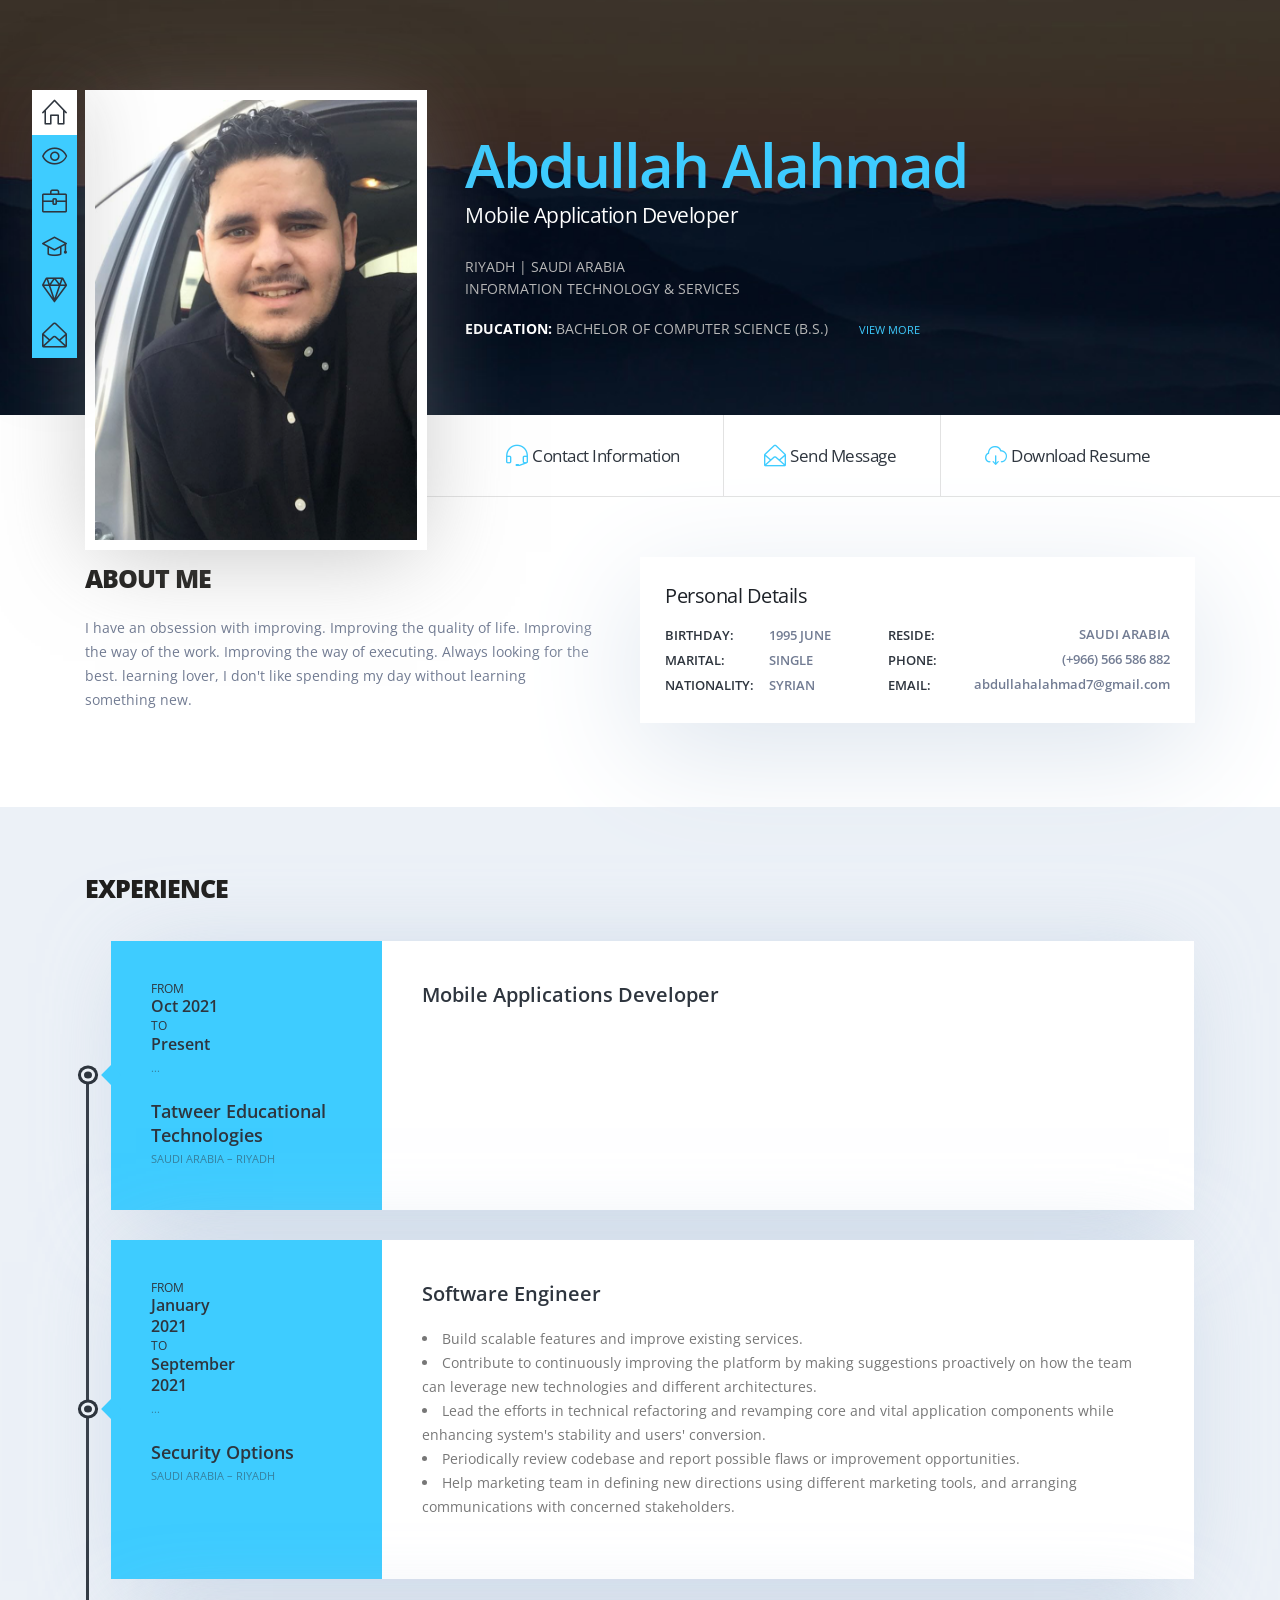
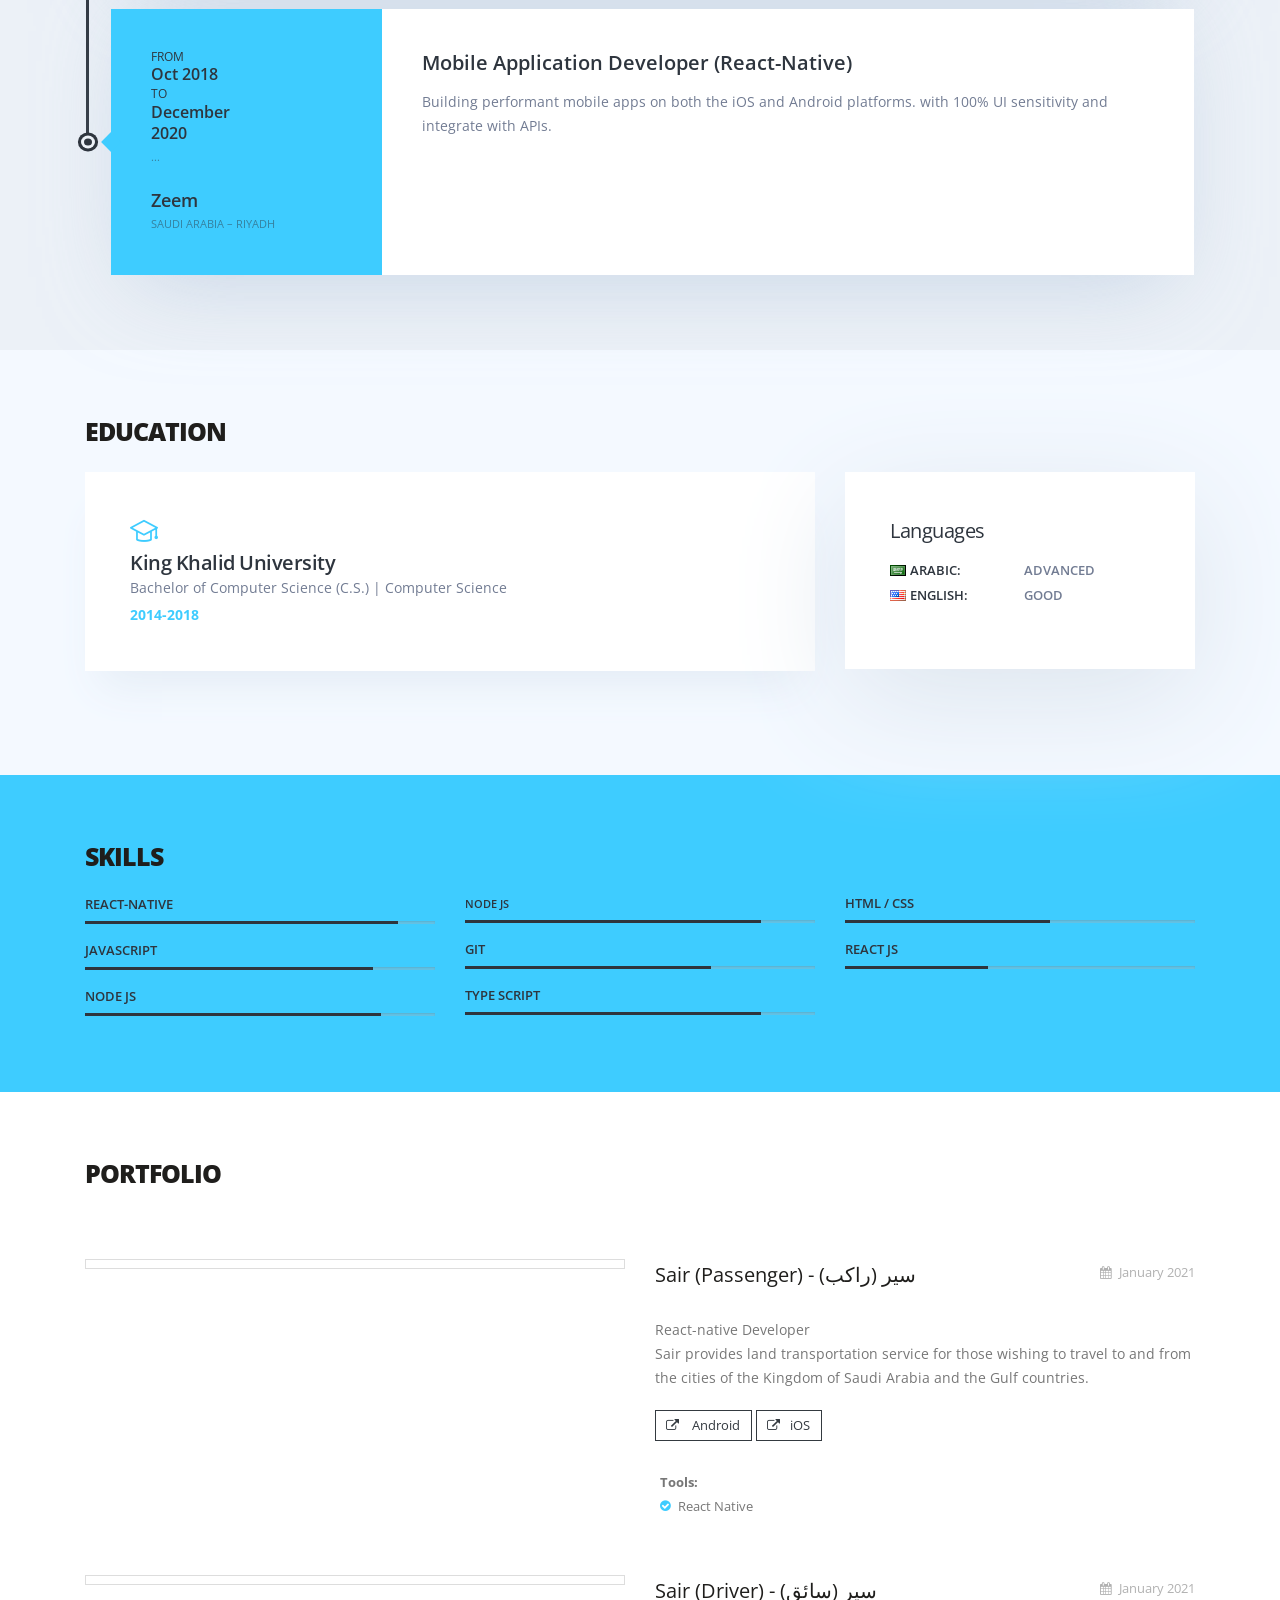
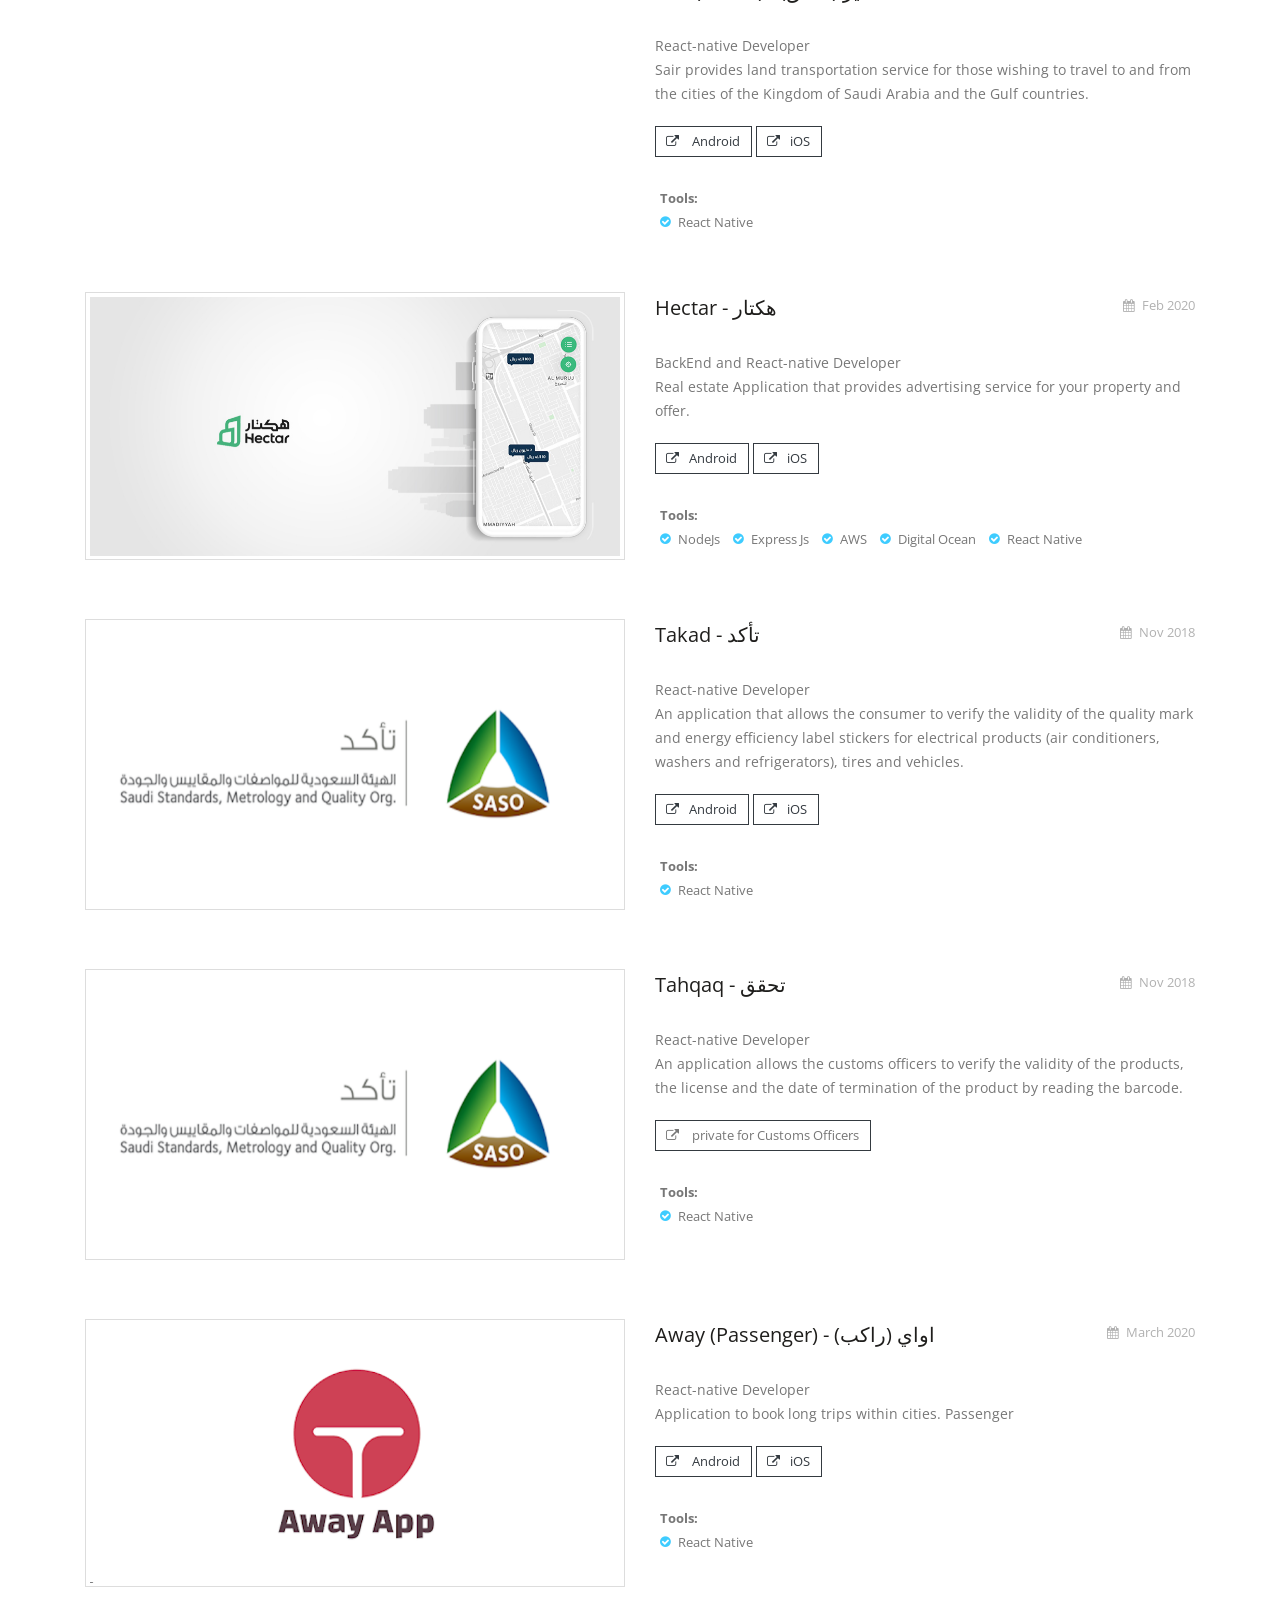
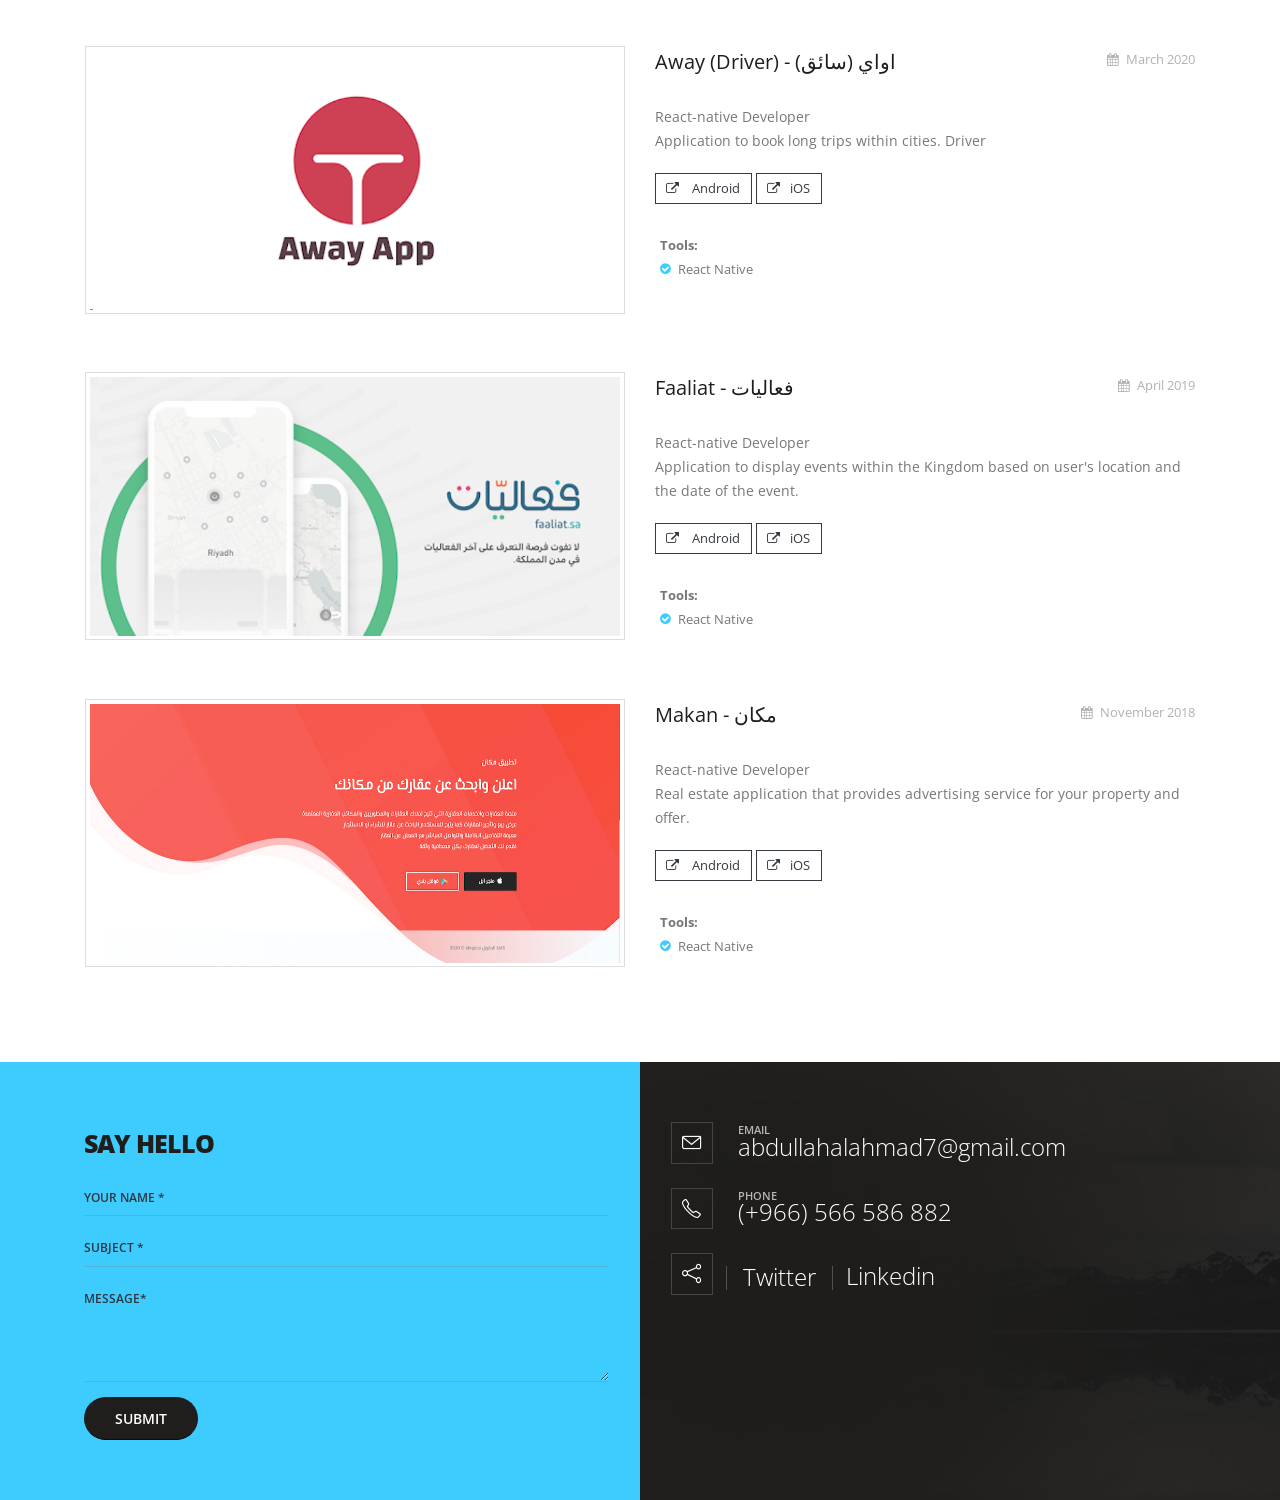
==== commit d6631ae3: "first commit" ====
--- a/index.html
+++ b/index.html
@@ -10,7 +10,6 @@
 
 		<meta name="keywords" content="Abdullah Alahmad CV" />
 		<meta name="description" content="Abdullah Alahmad CV in details">
-		<!-- <meta name="author" content="suitableweb.com"> -->
 
 		<!-- Favicon -->
 		<link rel="shortcut icon" href="img/favicon.ico" type="image/x-icon" />
@@ -196,7 +195,7 @@
 							</a>
 						</div>
 						<div class="col-lg-3 text-center p-0">
-							<a href="https://abdullah852.github.io/resume/cv2.pdf" target="_blanck" class="text-decoration-none">
+							<a href="https://abdullah852.github.io/resume/Abdullah's Resume.pdf" target="_blanck" class="text-decoration-none">
 								<span class="custom-nav-button text-color-dark">
 									<i class="icon-cloud-download icons text-color-primary"></i>
 									Download Resume
@@ -255,22 +254,9 @@
 
 							<h2 class="text-color-quaternary font-weight-extra-bold text-uppercase">About Me</h2>
 
-							<p class="custom-text-color-2">
-								<!-- I'm Egyptian, Husband, and Father of a little girl, Aesha. Front-End User Interface Developer and WordPress Developer, graduated from the Faculty of Science. Now I'm a Senior UI Developer @ Zeem. -->
-								<!-- I have an obsession with improvement, improving the quality of life, improving the way to work, improving the way of implementation, always looking for the best, very loving to learn, I do not like to spend my day without learning something new. I started at Zeem company as a trainee in the field of developing mobile applications for a period of 6 months with a previous background in development after 3 months of the training period I switched from a trainee to an employee. -->
+							<p class="custom-text-color-2">	
 								I have an obsession with improving. Improving the quality of life. Improving the way of the work. Improving the way of executing. Always looking for the best. learning lover, I don't like spending my day without learning something new.
 							</p>
-
-							<!-- <div class="about-me-more" id="aboutMeMore">
-								<p>Lorem ipsum dolor sit amet, consectetur adipiscing elit. Etiam tincidunt nulla tortor, a imperdiet enim tristique nec. Nulla lobortis leo eget metus dapibus sodales. Sed placerat vitae dui vitae vehicula. Quisque in tincidunt ligula, nec dignissim arcu. Praesent aliquam velit vel libero dictum, non sollicitudin lectus mollis. Morbi sollicitudin auctor gravida. Vivamus vitae dui non lorem euismod pretium. Morbi congue sem sed ex iaculis, nec mattis felis pretium. Nullam molestie libero id odio blandit sodales. Suspendisse non mauris et felis molestie placerat aliquet a risus. Aliquam ac leo tempus, hendrerit eros mollis, gravida est.</p>
-
-								<p>Proin euismod ipsum a tellus condimentum dapibus. Integer porttitor felis elit, eget rutrum ligula commodo quis. Praesent ultricies neque eu mi congue blandit. Nulla feugiat feugiat aliquet. Morbi sed mattis erat. Nullam scelerisque molestie eros, id tristique felis iaculis non. Duis pellentesque neque eget iaculis varius. Donec at nisl semper, aliquam est id, tincidunt lacus. Donec at erat purus.</p>
-
-								<p>Morbi tincidunt nunc non diam porta, at fermentum orci bibendum. Donec arcu nisi, ornare nec commodo vitae, sollicitudin sed magna. Cras sit amet justo et nulla pulvinar laoreet. Phasellus scelerisque, metus id posuere vulputate, diam tellus iaculis sapien, eget scelerisque ipsum libero convallis velit. Duis lorem ligula, faucibus quis tellus nec, fringilla ultricies leo. Etiam tempus congue magna. Suspendisse porta dictum tortor, eu volutpat ipsum eleifend nec. Aliquam dapibus lorem luctus, cursus libero imperdiet, mattis nunc. Sed in ipsum diam. Quisque efficitur metus purus, vitae fermentum lacus venenatis id.</p>
-							</div>
-
-							<a id="aboutMeMoreBtn" class="btn btn-tertiary text-uppercase custom-btn-style-1 text-1" href="#">View More</a> -->
-
 						</div>
 					</div>
 				</div>
@@ -291,12 +277,13 @@
 							<h2 class="text-color-quaternary text-uppercase font-weight-extra-bold">Experience</h2>
 							<section class="timeline custom-timeline" id="timeline">
 								<div class="timeline-body">
-									<!-- <article class="timeline-box right custom-box-shadow-2">
+									
+									<article class="timeline-box right custom-box-shadow-2">
 										<div class="row">
 											<div class="experience-info col-lg-3 col-sm-5 background-color-primary">
 												<span class="from text-color-dark text-uppercase">
 													From
-													<span class="font-weight-semibold">Nov 2019</span>
+													<span class="font-weight-semibold">Oct 2021</span>
 												</span>
 												<span class="to text-color-dark text-uppercase">
 													To
@@ -304,18 +291,45 @@
 												</span>
 												<p class="text-color-dark">...</p>
 												<span class="company text-color-dark font-weight-semibold">
-													<a class="text-dark" href="https://zeem.sa" target="_blank">Zeem</a>
+													<a class="text-dark" href="https://www.tetco.sa/" target="_blank">Tatweer Educational Technologies</a>
 													<span class="company-location text-color-dark font-weight-normal text-uppercase">Saudi Arabia – Riyadh</span>
 												</span>
 											</div>
 											<div class="experience-description col-lg-9 col-sm-7 background-color-light">
-												<h4 class="text-color-dark font-weight-semibold"> Full Stack Developer </h4>
+												<h4 class="text-color-dark font-weight-semibold"> Mobile Applications Developer </h4>
+											</div>
+										</div>
+									</article>
+									
+									<article class="timeline-box right custom-box-shadow-2">
+										<div class="row">
+											<div class="experience-info col-lg-3 col-sm-5 background-color-primary">
+												<span class="from text-color-dark text-uppercase">
+													From
+													<span class="font-weight-semibold">January 2021</span>
+												</span>
+												<span class="to text-color-dark text-uppercase">
+													To
+													<span class="font-weight-semibold">	September 2021</span>
+												</span>
+												<p class="text-color-dark">...</p>
+												<span class="company text-color-dark font-weight-semibold">
+													<a class="text-dark" href="https://soc.net.sa/en" target="_blank">Security Options</a>
+													<span class="company-location text-color-dark font-weight-normal text-uppercase">Saudi Arabia – Riyadh</span>
+												</span>
+											</div>
+											<div class="experience-description col-lg-9 col-sm-7 background-color-light">
+												<h4 class="text-color-dark font-weight-semibold"> Software Engineer </h4>
 												<p class="custom-text-color-2"> 
-													After more than a year, I started working for Zeem as Full Stack Developer
+													<li>Build scalable features and improve existing services.</li>
+													<li>Contribute to continuously improving the platform by making suggestions proactively on how the team can leverage new technologies and different architectures.</li>
+													<li>Lead the efforts in technical refactoring and revamping core and vital application components while enhancing system's stability and users' conversion.</li>
+													<li>Periodically review codebase and report possible flaws or improvement opportunities. </li>
+													<li>Help marketing team in defining new directions using different marketing tools, and arranging communications with concerned stakeholders.</li>
 												</p>
 											</div>
 										</div>
-									</article> -->
+									</article>
 
 									<article class="timeline-box right custom-box-shadow-2">
 											<div class="row">
@@ -326,7 +340,7 @@
 													</span>
 													<span class="to text-color-dark text-uppercase">
 														To
-														<span class="font-weight-semibold">Present</span>
+														<span class="font-weight-semibold">December 2020</span>
 													</span>
 													<p class="text-color-dark">...</p>
 													<span class="company text-color-dark font-weight-semibold">
@@ -413,15 +427,9 @@
 											<span>Javascript</span>
 										</div>
 										<div class="progress mb-3">
-											<div class="progress-bar" data-appear-progress-animation="80%" data-appear-animation-delay="300"></div>
+											<div class="progress-bar" data-appear-progress-animation="89%" data-appear-animation-delay="300"></div>
 										</div>
 										
-										<!-- <div class="progress-label text-color-dark font-weight-semibold text-uppercase text-2">
-											<span>React</span>
-										</div>
-										<div class="progress mb-3">
-											<div class="progress-bar" data-appear-progress-animation="60%"></div>
-										</div> -->
 
 										<div class="progress-label text-color-dark font-weight-semibold text-uppercase text-2">
 											<span>Node js</span>
@@ -447,9 +455,15 @@
 													<span>Git</span>
 												</div>
 												<div class="progress mb-3">
-													<div class="progress-bar" data-appear-progress-animation="98%" data-appear-animation-delay="600"></div>
-												</div>
-
+													<div class="progress-bar" data-appear-progress-animation="90%" data-appear-animation-delay="600"></div>
+												</div>
+												
+												<div class="progress-label text-color-dark font-weight-semibold text-uppercase text-2">
+													<span>Type Script</span>
+												</div>
+												<div class="progress mb-3">
+													<div class="progress-bar" data-appear-progress-animation="85%"></div>
+												</div>
 												
 
 									</div>
@@ -494,9 +508,7 @@
 
 							<ul class="nav nav-pills sort-source custom-nav-sort mb-4" data-sort-id="portfolio" data-option-key="filter" style="visibility: hidden; height: 0;">
 								<li class="nav-item active" data-option-value="*"><a class="nav-link text-dark active" href="#">Show All</a></li>
-								<!-- <li class="nav-item" data-option-value=".wordpress"><a class="nav-link text-dark" href="#">WordPress</a></li> -->
 								<li class="nav-item" data-option-value=".ui"><a class="nav-link text-dark" href="#">UI</a></li>
-								<!-- <li class="nav-item" data-option-value=".woocommerce"><a class="nav-link text-dark" href="#">WooCommerce</a></li> -->
 							</ul>
 
 
@@ -504,6 +516,116 @@
 								<div class="row portfolio-list sort-destination" data-sort-id="portfolio">
 
 									
+									<!-- Sair Passenger -->
+									<div class="col-lg-12 isotope-item mt-4 ui">
+										<div class="row">
+											<div class="col-lg-6">
+												<div class="portfolio-item lightbox" data-plugin-options="{'delegate': 'a.lightbox-portfolio', 'type': 'image', 'gallery': {'enabled': true}}">
+														<span class="thumb-info thumb-info-no-zoom thumb-info-lighten ">
+															<span class="thumb-info-wrapper">
+																<span class="owl-carousel owl-theme nav-inside custom-dots-style-1 m-0" data-plugin-options="{'items': 1, 'margin': 10, 'animateOut': 'slideOutDown', 'animateIn':'flipInX', 'autoplay': false, 'autoplayTimeout': 3000}">
+																	<span>
+																		<a href="https://sair.sa/design/front/imgs/logo.svg" class="lightbox-portfolio">
+																			<img src="https://sair.sa/design/front/imgs/logo.svg" class="img-fluid" alt="">
+																		</a>
+																	</span>
+																</span>
+															</span>
+														</span>
+												</div>
+											</div>
+											<div class="col-lg-6">
+												<div class="portfolio-info">
+													<div class="row">
+														<div class="col-md-8">
+															<h4 class="heading-primary text-color-quaternary"> Sair (Passenger) - سير (راكب)</h4>
+														</div>
+														<div class="col-md-4 text-center text-md-right">
+															<ul>
+																<li>
+																	<i class="fa fa-calendar"></i>  January 2021
+																</li>
+															</ul>
+														</div>
+													</div>
+												</div>
+
+												<p class="mt-3">React-native Developer <br/>
+													Sair provides land transportation service for those wishing to travel to and from the cities of the Kingdom of Saudi Arabia and the Gulf countries.</p>
+												<dev>
+													<a href="https://play.google.com/store/apps/details?id=com.sairpassenger" target="_blank" class="btn btn-outline-dark btn-sm btn-icon"><i class="fa fa-external-link"></i> Android</a>
+													<a href="https://apps.apple.com/sa/app/sair/id1446174913" target="_blank" class="btn btn-outline-dark btn-sm btn-icon"><i class="fa fa-external-link"></i>iOS</a>
+
+												</dev>
+
+												<ul class="portfolio-details">
+													<li>
+														<p><strong>Tools:</strong></p>
+
+														<ul class="list list-inline list-icons">
+															<li class="list-inline-item"><i class="fa fa-check-circle"></i> React Native</li>
+														</ul>
+													</li>
+												</ul>
+											</div>
+										</div>
+									</div>
+
+									<!-- Sair Driver -->
+									<div class="col-lg-12 isotope-item mt-4 ui">
+										<div class="row">
+											<div class="col-lg-6">
+												<div class="portfolio-item lightbox" data-plugin-options="{'delegate': 'a.lightbox-portfolio', 'type': 'image', 'gallery': {'enabled': true}}">
+														<span class="thumb-info thumb-info-no-zoom thumb-info-lighten ">
+															<span class="thumb-info-wrapper">
+																<span class="owl-carousel owl-theme nav-inside custom-dots-style-1 m-0" data-plugin-options="{'items': 1, 'margin': 10, 'animateOut': 'slideOutDown', 'animateIn':'flipInX', 'autoplay': false, 'autoplayTimeout': 3000}">
+																	<span>
+																		<a href="https://sair.sa/design/front/imgs/logo.svg" class="lightbox-portfolio">
+																			<img src="https://sair.sa/design/front/imgs/logo.svg" class="img-fluid" alt="">
+																		</a>
+																	</span>
+																</span>
+															</span>
+														</span>
+												</div>
+											</div>
+											<div class="col-lg-6">
+												<div class="portfolio-info">
+													<div class="row">
+														<div class="col-md-8">
+															<h4 class="heading-primary text-color-quaternary"> Sair (Driver) - سير (سائق)</h4>
+														</div>
+														<div class="col-md-4 text-center text-md-right">
+															<ul>
+																<li>
+																	<i class="fa fa-calendar"></i>  January 2021
+																</li>
+															</ul>
+														</div>
+													</div>
+												</div>
+
+												<p class="mt-3">React-native Developer <br/>
+													Sair provides land transportation service for those wishing to travel to and from the cities of the Kingdom of Saudi Arabia and the Gulf countries.</p>
+												<dev>
+													<a href="https://play.google.com/store/apps/details?id=com.skyerstarter" target="_blank" class="btn btn-outline-dark btn-sm btn-icon"><i class="fa fa-external-link"></i> Android</a>
+													<a href="https://apps.apple.com/sa/app/sair-driver-%D9%83%D8%A7%D8%A8%D8%AA%D9%86-%D8%B3%D9%8A%D8%B1/id1443790446" target="_blank" class="btn btn-outline-dark btn-sm btn-icon"><i class="fa fa-external-link"></i>iOS</a>
+
+												</dev>
+
+												<ul class="portfolio-details">
+													<li>
+														<p><strong>Tools:</strong></p>
+
+														<ul class="list list-inline list-icons">
+															<li class="list-inline-item"><i class="fa fa-check-circle"></i> React Native</li>
+														</ul>
+													</li>
+												</ul>
+											</div>
+										</div>
+									</div>
+
 
 									<!-- Hectar -->
 									<div class="col-lg-12 isotope-item mt-4 ui">
@@ -590,7 +712,7 @@
 												<div class="portfolio-info">
 													<div class="row">
 														<div class="col-md-6">
-															<h4 class="heading-primary text-color-quaternary"> Takad - تأكد</h4>
+															<h4 class="heading-primary text-color-quaternary">Takad - تأكد</h4>
 														</div>
 														<div class="col-md-6 text-center text-md-right">
 															<ul>
